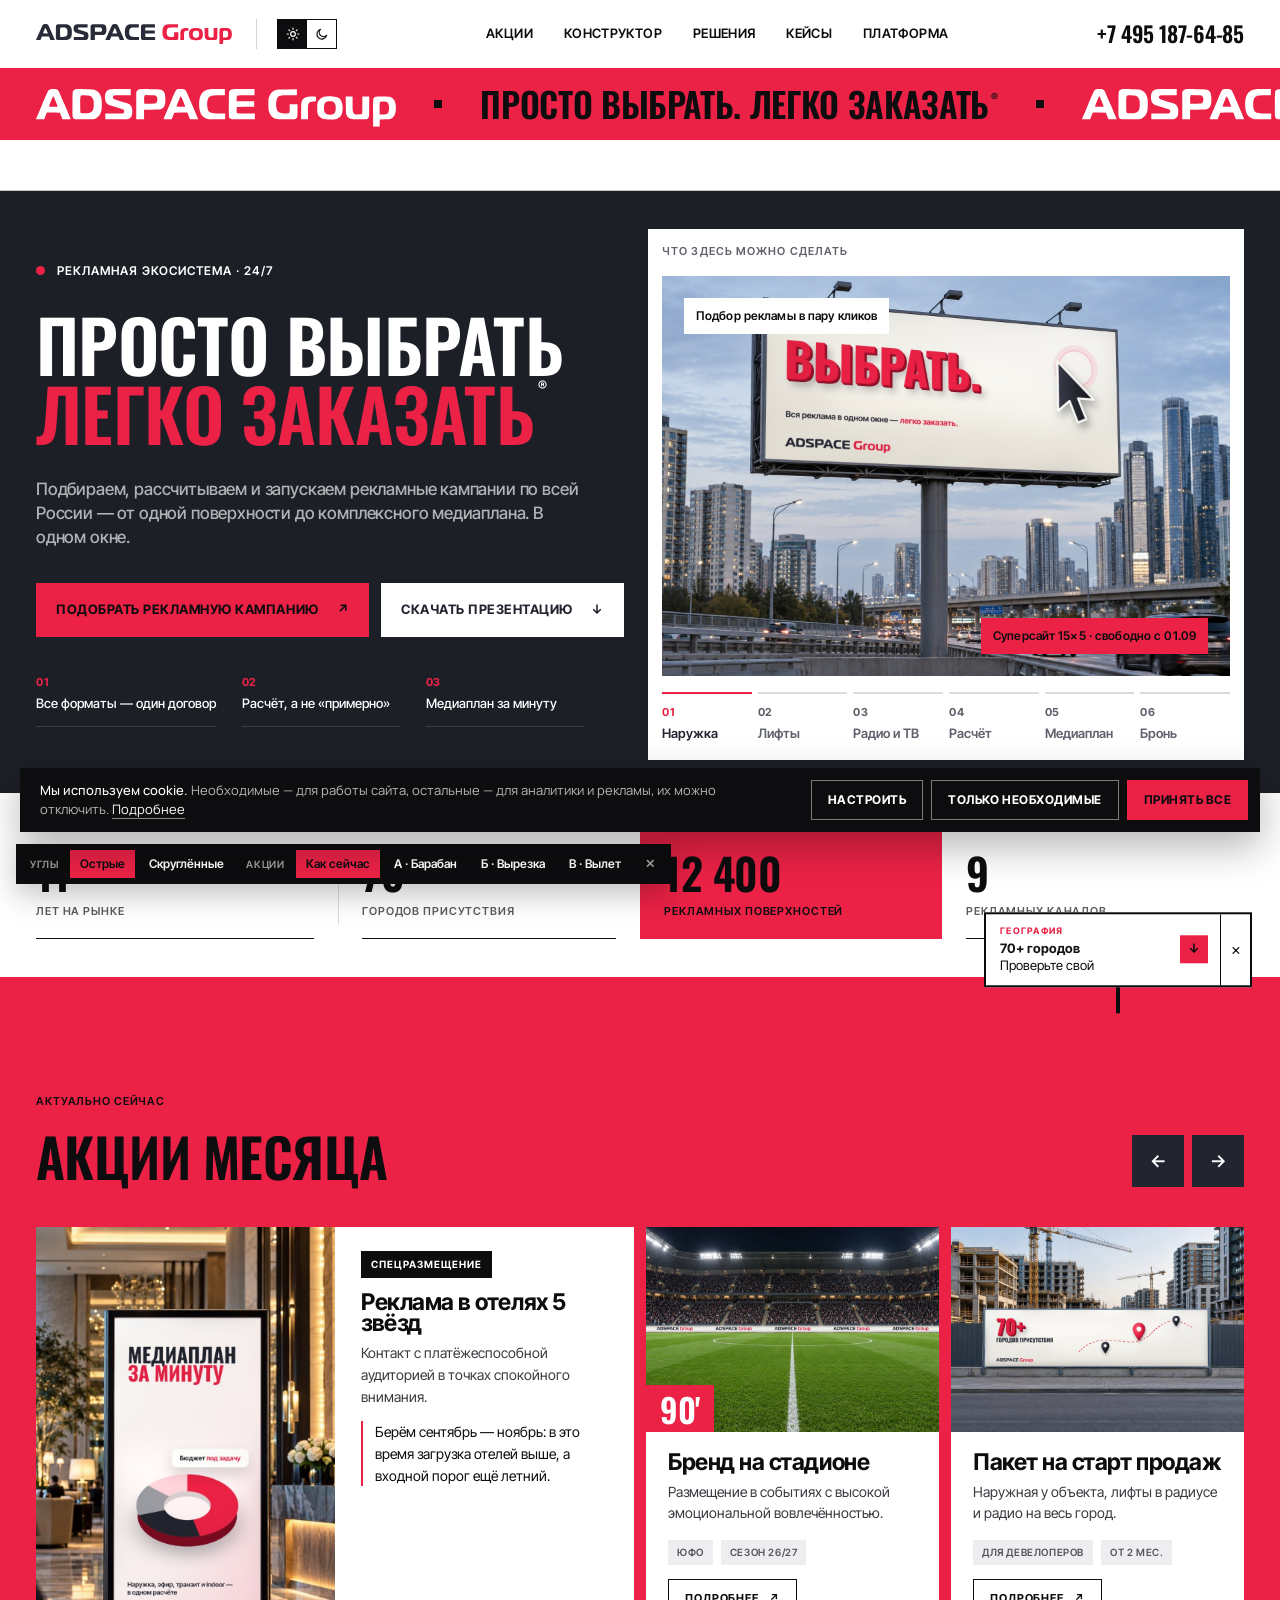
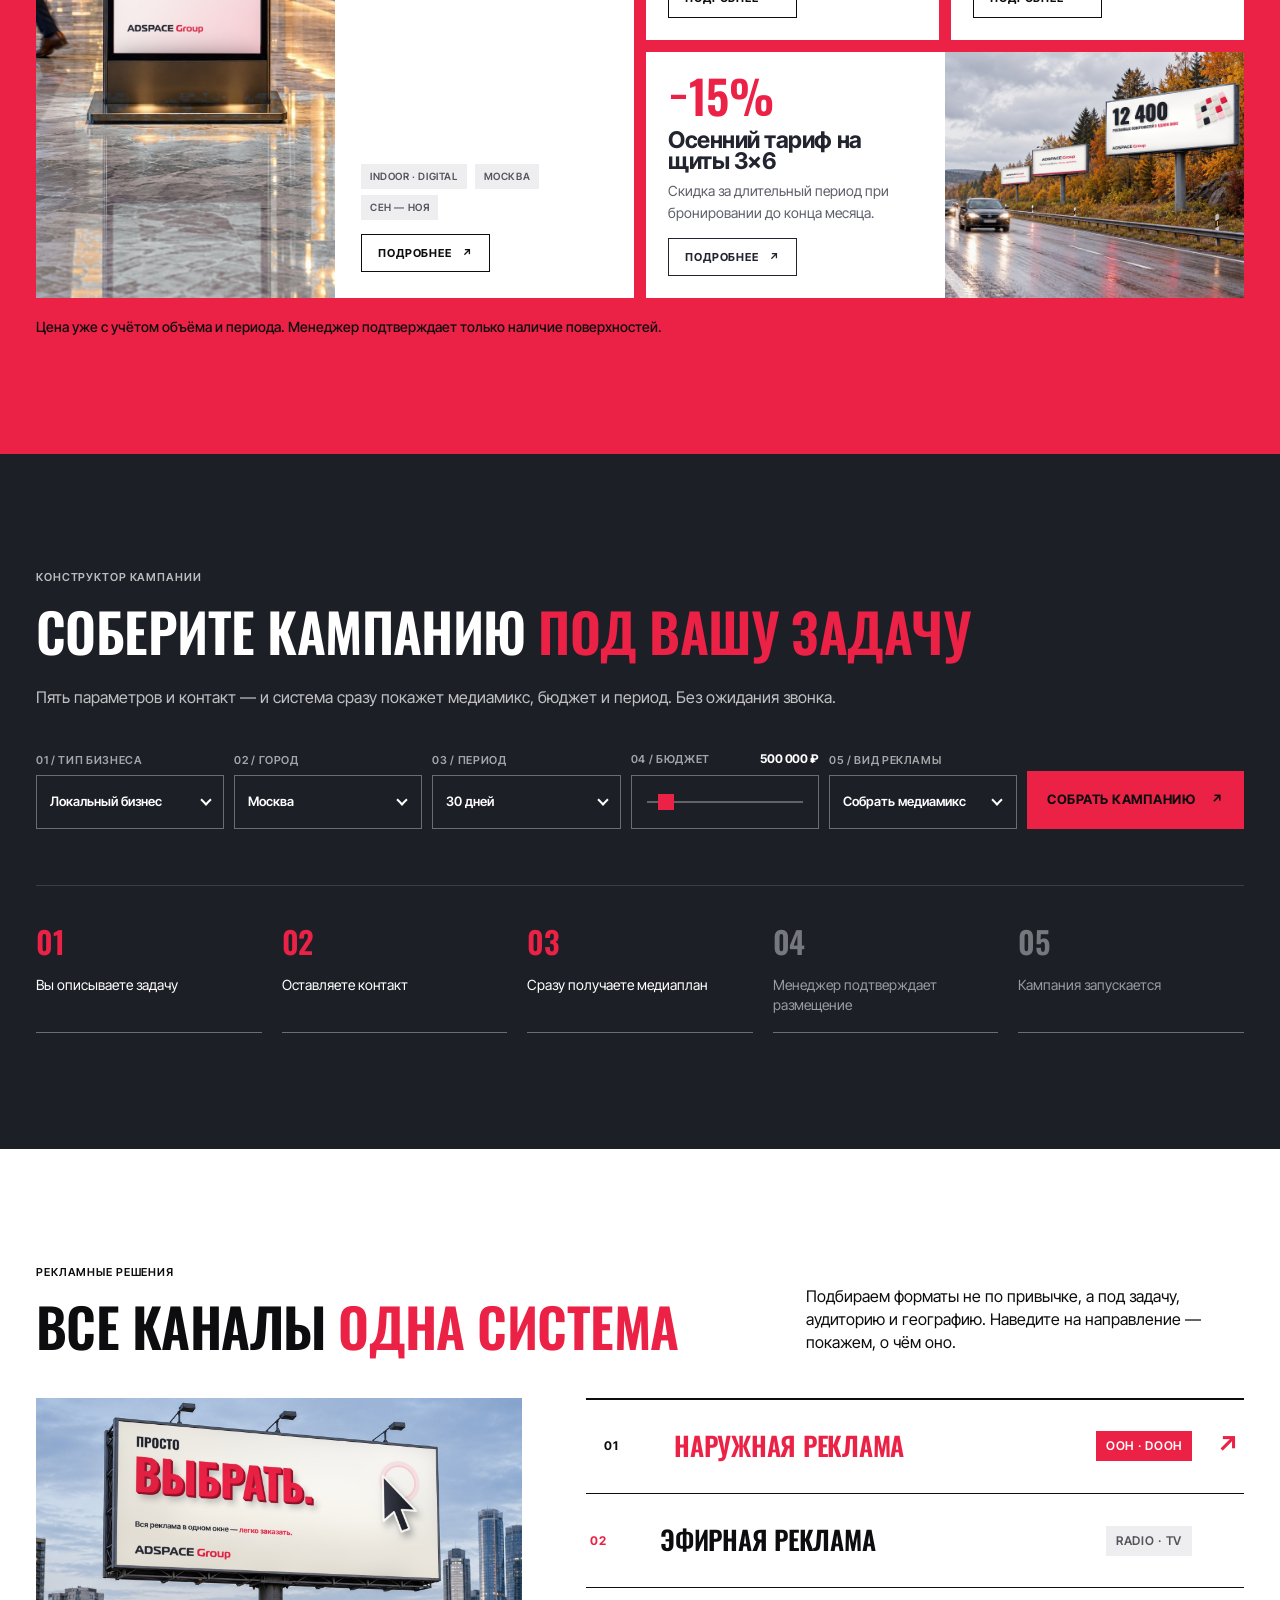
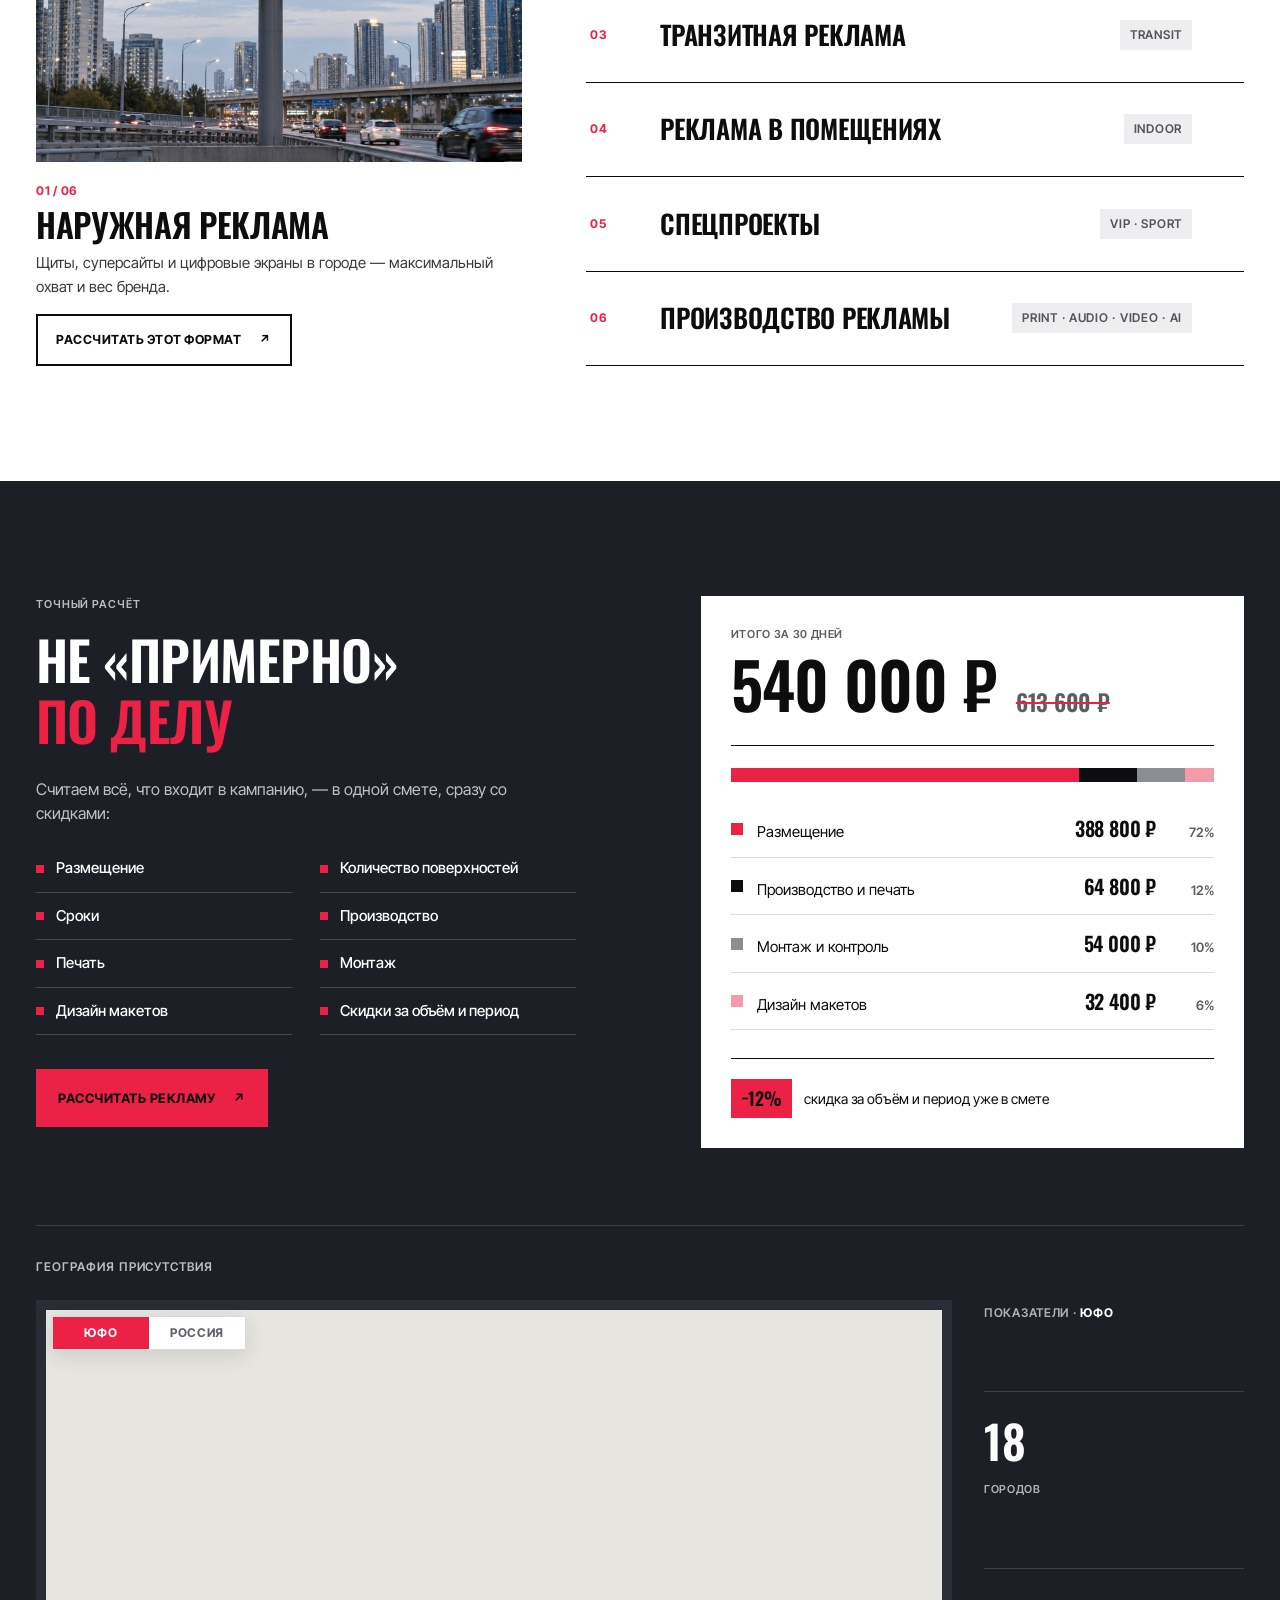
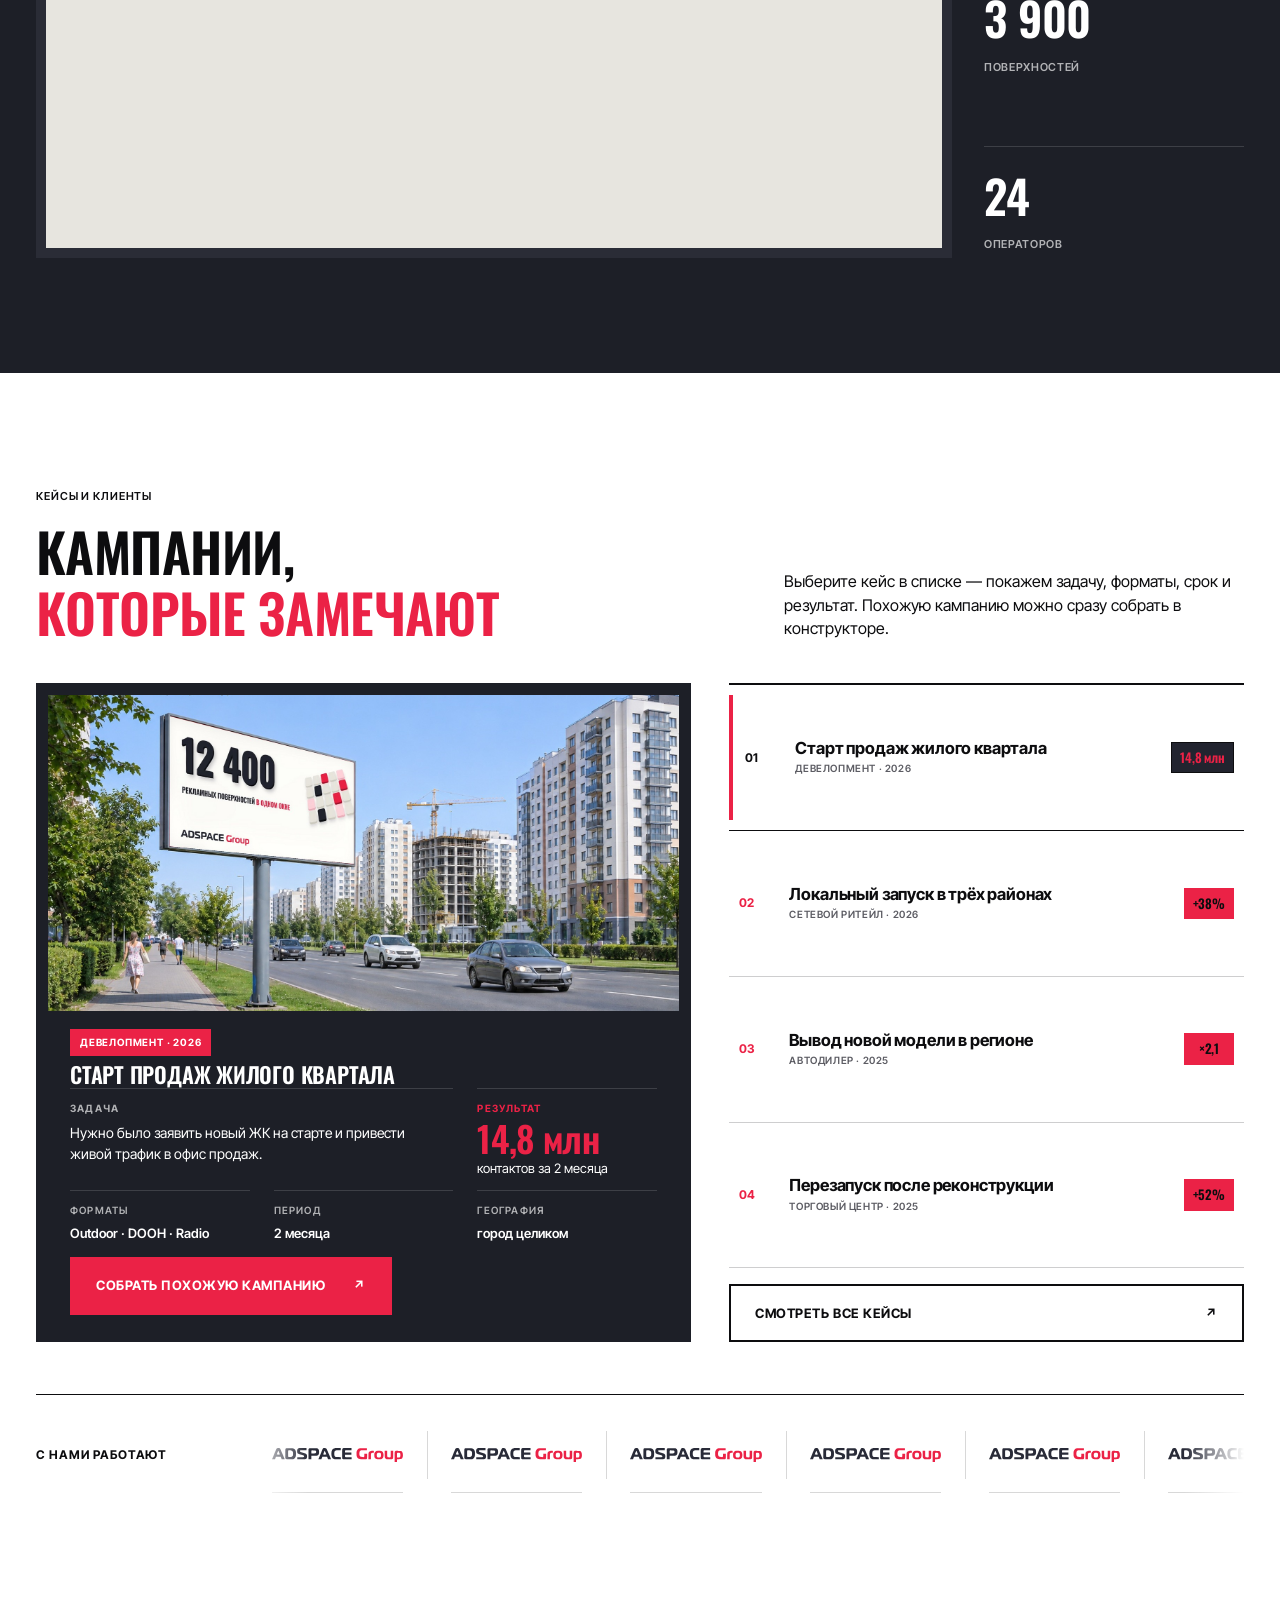
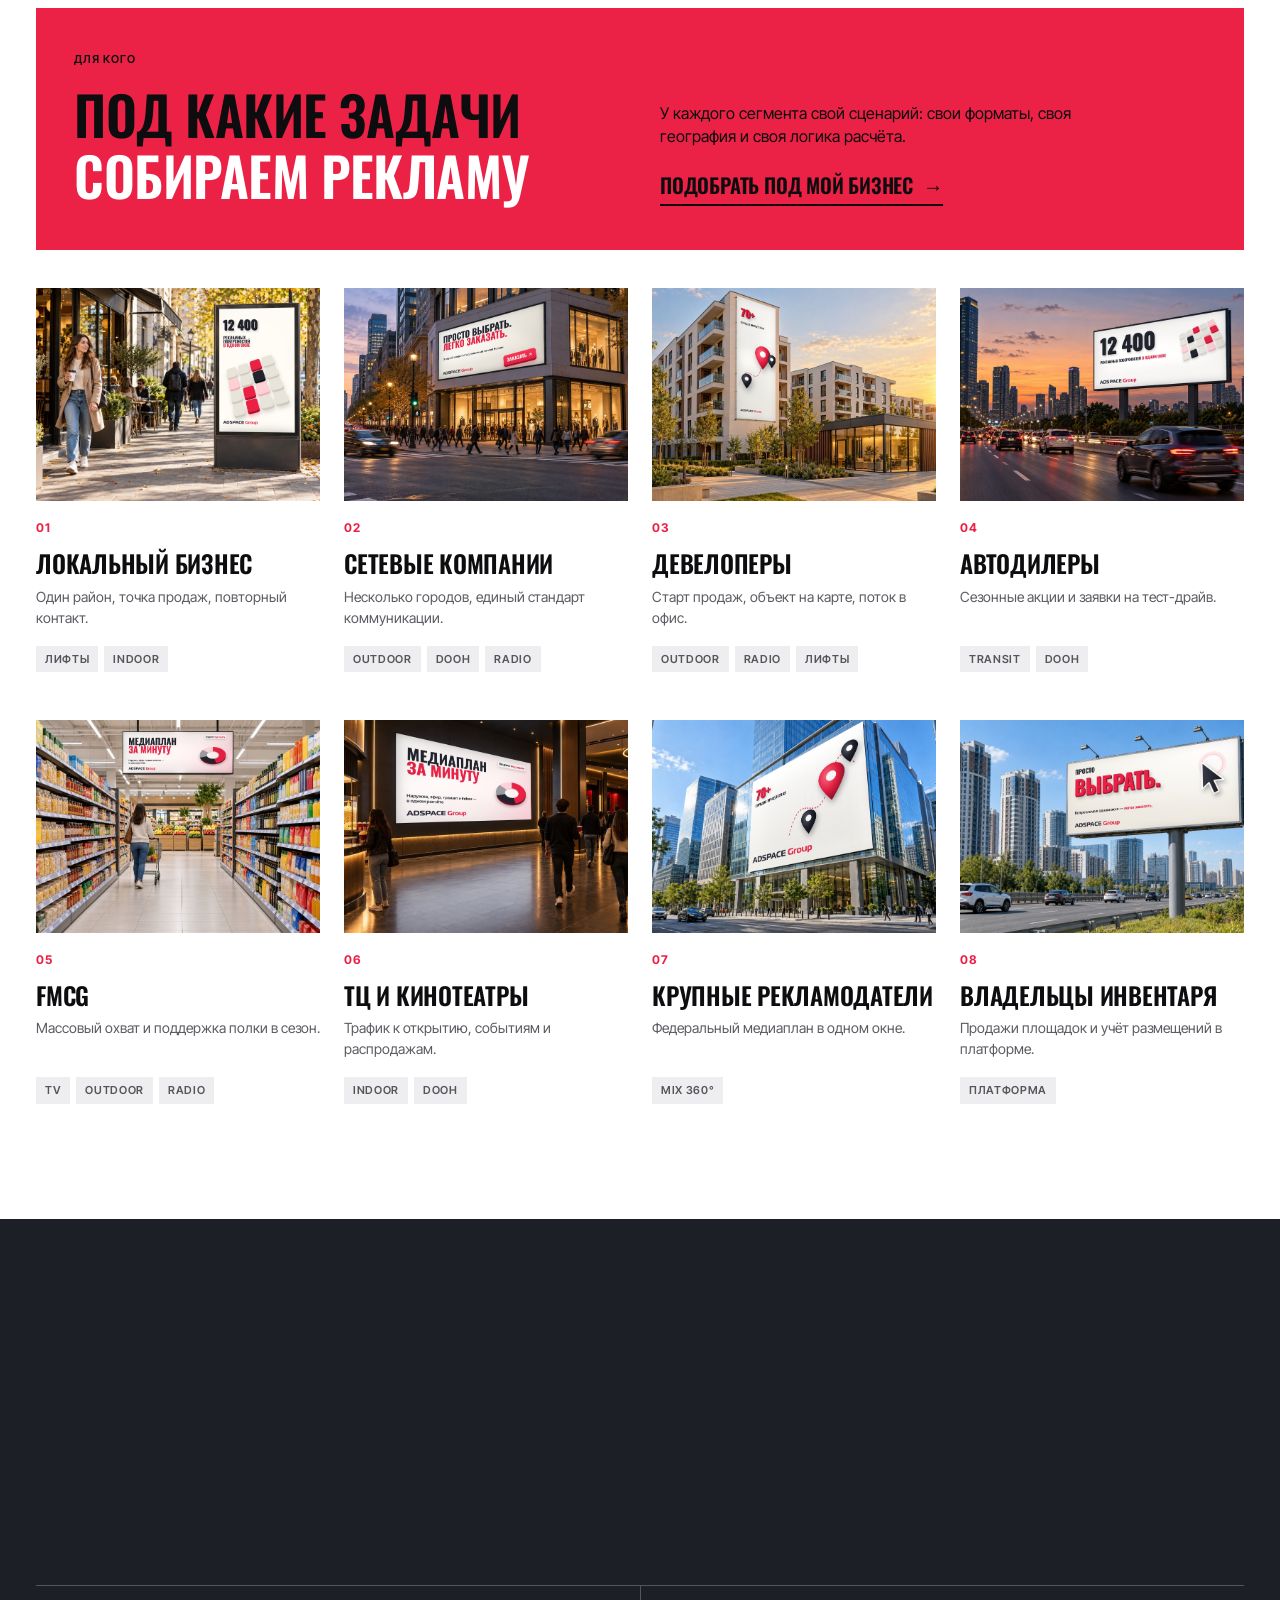
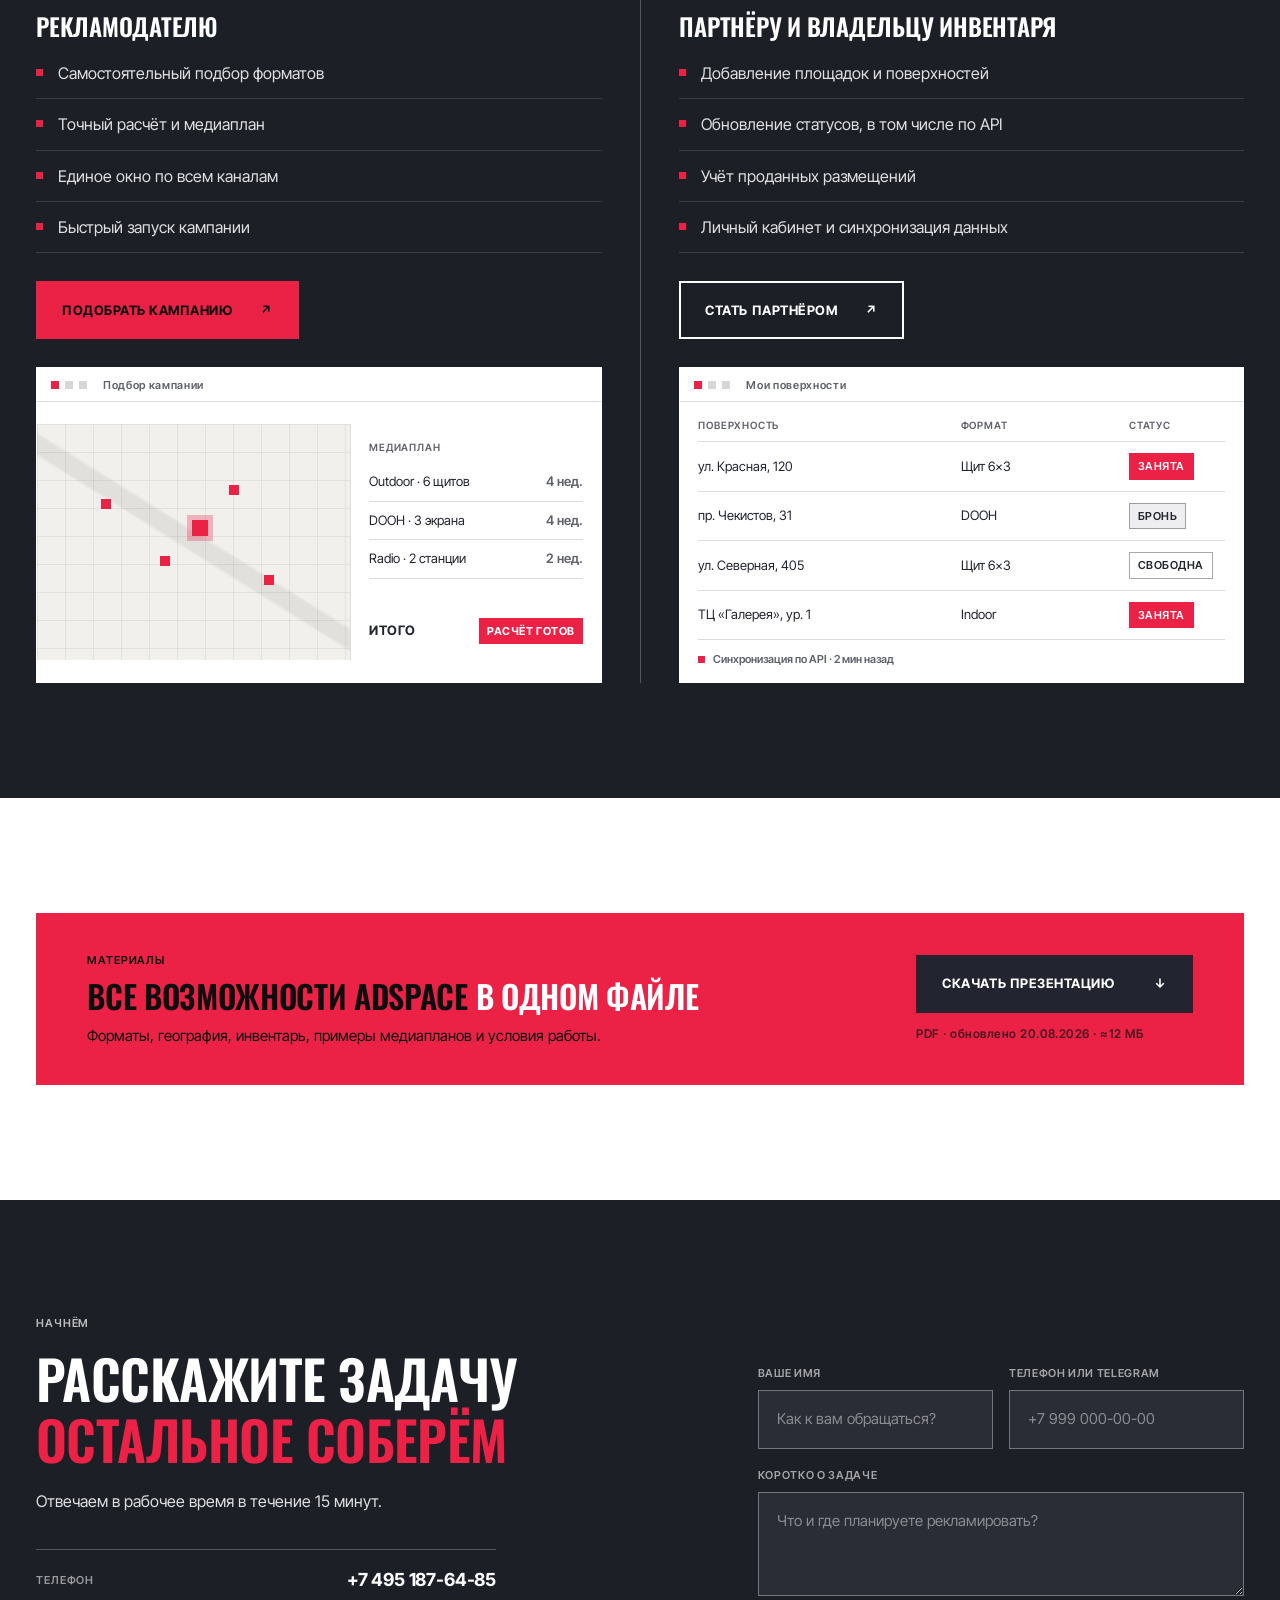
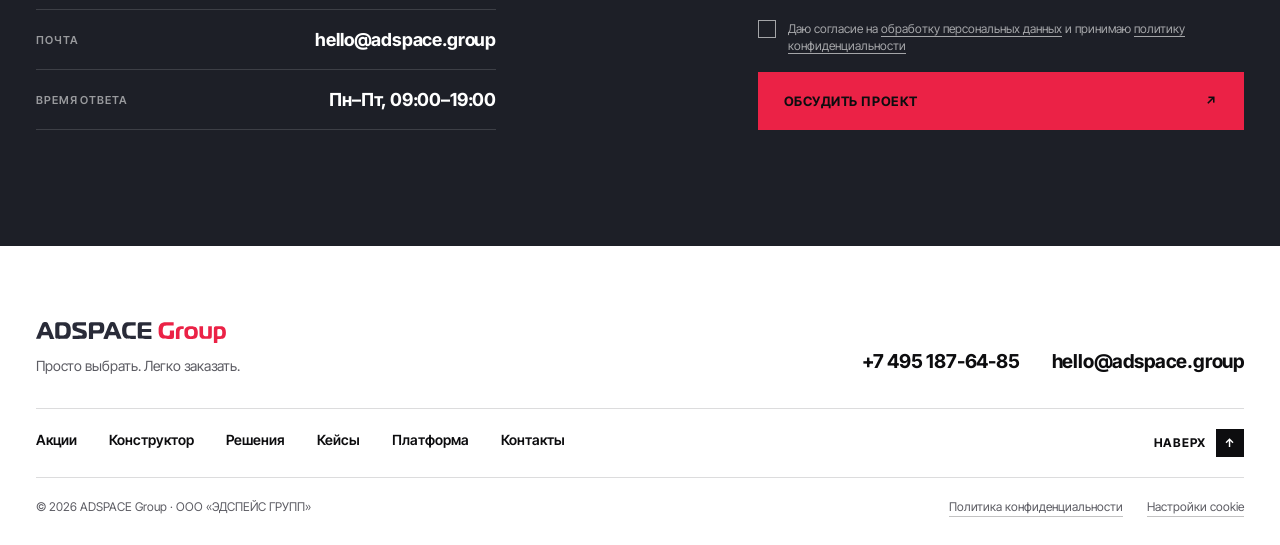
==== design/index.html @ 876ee0bb "design: прелоадер на тёмном фоне и медленнее (правка 30 от 29.10) Фон — тёмный графит первого экрана" ====
<!doctype html>
<html lang="ru" data-font="news" data-corners="sharp" data-dark="deep" data-outline="off" data-mid="deep">
  <head>
    <meta charset="UTF-8" />
    <meta name="viewport" content="width=device-width, initial-scale=1.0" />
    <!-- Прототип: из поиска прячем целиком — ни индексации, ни переходов
         по ссылкам, ни сохранённой копии. -->
    <meta name="robots" content="noindex, nofollow, noarchive, noimageindex" />
    <meta
      name="description"
      content="ADSPACE Group — рекламная экосистема для подбора, расчёта и заказа рекламы."
    />
    <meta name="theme-color" content="#EB2246" />
    <title>ADSPACE Group — дизайн</title>
    <link rel="stylesheet" href="styles.css?v=2" />
    <!-- Черно-белый режим для первого показа. Чтобы вернуть цвет — удалите строку ниже. -->
    <link rel="stylesheet" href="mono.css?v=1" />
    <!-- Правки по обратной связи к классической версии. Всё новое — здесь. -->
    <link rel="stylesheet" href="v2.css?v=18" />
    <!-- Дизайн: шапка и первый экран в цвете, композиция как в v2. Остальная страница пока вайрфрейм (mono.css). -->
    <link rel="preconnect" href="https://fonts.googleapis.com" />
    <link rel="preconnect" href="https://fonts.gstatic.com" crossorigin />
    <link
      rel="stylesheet"
      href="https://fonts.googleapis.com/css2?family=Inter+Tight:wght@400;500;600;700;800&family=Oswald:wght@500;600;700&family=Russo+One&family=Unbounded:wght@700;800;900&family=Dela+Gothic+One&display=swap"
    />
    <link rel="stylesheet" href="design.css?v=70" />
    <!-- Правки заказчика 13.10–15.10 и переключатели вариантов. -->
    <link rel="stylesheet" href="review.css?v=10" />
    <!-- Правки заказчика 16.10–21.10. -->
    <link rel="stylesheet" href="review2.css?v=18" />
    <!-- Правка 29 (29.10): эффекты блока «Акции», ?promofx=drum|cutout|fly -->
    <link rel="stylesheet" href="promo-fx.css?v=3" />
    <!-- Прелоадер: показываем один раз за сессию, до первой отрисовки.
         ?intro=on — показать снова, ?intro=off — без заставки. -->
    <script>
      (function () {
        var q = new URLSearchParams(location.search), seen = false;
        try { seen = sessionStorage.getItem("adsp-intro") === "1"; } catch (e) {}
        var force = q.get("intro") === "on";
        if (q.get("panel") === "off" || q.get("intro") === "off" || (seen && !force)) return;
        document.documentElement.classList.add("is-intro");
      })();
    </script>
  </head>
  <body>
    <div class="intro" aria-hidden="true" data-intro>
      <div class="intro-curtain"></div>
      <div class="intro-inner">
        <img class="intro-logo" src="assets/logo-adspace-group-on-dark.svg" alt="" width="1105" height="118" />
        <span class="intro-line"></span>
        <p class="intro-slogan"><span>Просто выбрать.</span> <b>Легко заказать.</b></p>
      </div>
    </div>
    <a class="skip-link" href="#main">К содержанию</a>

    <!-- ───────────────────────── ШАПКА ───────────────────────── -->
    <header class="site-header" data-header>
      <a class="brand" href="#top" aria-label="ADSPACE Group — на главную">
        <img src="assets/logo-adspace-group.svg" alt="ADSPACE Group" width="1105" height="118" />
      </a>

      <button
        class="theme-toggle"
        type="button"
        data-theme-toggle
        aria-pressed="false"
        aria-label="Тёмная тема"
        data-tentative="переключение темы — демо, полная тёмная версия дизайна впереди"
      >
        <span class="theme-toggle-track">
          <svg class="theme-icon theme-icon--sun" viewBox="0 0 24 24" fill="none" aria-hidden="true">
            <circle cx="12" cy="12" r="4" stroke="currentColor" stroke-width="2" />
            <path
              d="M12 2v2M12 20v2M4.93 4.93l1.41 1.41M17.66 17.66l1.41 1.41M2 12h2M20 12h2M4.93 19.07l1.41-1.41M17.66 6.34l1.41-1.41"
              stroke="currentColor"
              stroke-width="2"
              stroke-linecap="round"
            />
          </svg>
          <svg class="theme-icon theme-icon--moon" viewBox="0 0 24 24" fill="none" aria-hidden="true">
            <path
              d="M20 14.5A8.5 8.5 0 1 1 9.5 4a7 7 0 0 0 10.5 10.5Z"
              stroke="currentColor"
              stroke-width="2"
              stroke-linejoin="round"
            />
          </svg>
          <span class="theme-toggle-thumb"></span>
        </span>
      </button>

      <nav class="desktop-nav" aria-label="Основная навигация">
        <a href="#promos">Акции</a>
        <a href="#builder">Конструктор</a>
        <a href="#solutions">Решения</a>
        <a href="#cases">Кейсы</a>
        <a href="#platform">Платформа</a>
      </nav>

      <div class="header-side">
        <a class="header-phone" href="tel:+74951876485" data-tentative="номер требует подтверждения"
          >+7 495 187-64-85</a
        >
        <button class="menu-button" type="button" aria-expanded="false" aria-controls="mobile-menu">
          <span></span><span></span><span class="sr-only">Открыть меню</span>
        </button>
      </div>
    </header>

    <nav class="mobile-menu" id="mobile-menu" aria-label="Мобильная навигация" hidden>
      <button
        class="theme-toggle theme-toggle--mobile"
        type="button"
        data-theme-toggle
        aria-pressed="false"
        aria-label="Тёмная тема"
      >
        <span>Тёмная тема</span>
        <span class="theme-toggle-track">
          <svg class="theme-icon theme-icon--sun" viewBox="0 0 24 24" fill="none" aria-hidden="true">
            <circle cx="12" cy="12" r="4" stroke="currentColor" stroke-width="2" />
            <path
              d="M12 2v2M12 20v2M4.93 4.93l1.41 1.41M17.66 17.66l1.41 1.41M2 12h2M20 12h2M4.93 19.07l1.41-1.41M17.66 6.34l1.41-1.41"
              stroke="currentColor"
              stroke-width="2"
              stroke-linecap="round"
            />
          </svg>
          <svg class="theme-icon theme-icon--moon" viewBox="0 0 24 24" fill="none" aria-hidden="true">
            <path
              d="M20 14.5A8.5 8.5 0 1 1 9.5 4a7 7 0 0 0 10.5 10.5Z"
              stroke="currentColor"
              stroke-width="2"
              stroke-linejoin="round"
            />
          </svg>
          <span class="theme-toggle-thumb"></span>
        </span>
      </button>
      <a href="#promos">Акции</a>
      <a href="#builder">Конструктор</a>
      <a href="#solutions">Решения</a>
      <a href="#cases">Кейсы</a>
      <a href="#platform">Платформа</a>
      <a href="#contact">Контакты</a>
      <a class="mobile-menu-phone" href="tel:+74951876485">+7 495 187-64-85</a>
    </nav>

    <main id="main">
      <!-- ─────────────────── 01 · ПЕРВЫЙ ЭКРАН ─────────────────── -->
      <section class="hero section-shell" id="top">
        <div class="hero-banner" aria-hidden="true">
          <div class="hero-banner-track">
            <img src="assets/logo-adspace-group-white.svg" alt="" />
            <span class="hero-banner-dot"></span>
            <span class="dz-ticker-slogan">Просто выбрать. Легко заказать<sup>®</sup></span>
            <span class="hero-banner-dot"></span>
            <img src="assets/logo-adspace-group-white.svg" alt="" />
            <span class="hero-banner-dot"></span>
            <span class="dz-ticker-slogan">Просто выбрать. Легко заказать<sup>®</sup></span>
            <span class="hero-banner-dot"></span>
            <!-- набор дублирован для бесшовной прокрутки -->
            <img src="assets/logo-adspace-group-white.svg" alt="" />
            <span class="hero-banner-dot"></span>
            <span class="dz-ticker-slogan">Просто выбрать. Легко заказать<sup>®</sup></span>
            <span class="hero-banner-dot"></span>
            <img src="assets/logo-adspace-group-white.svg" alt="" />
            <span class="hero-banner-dot"></span>
            <span class="dz-ticker-slogan">Просто выбрать. Легко заказать<sup>®</sup></span>
            <span class="hero-banner-dot"></span>
          </div>
        </div>

        <div class="hero-grid">
          <div class="hero-copy reveal">
            <p class="eyebrow"><span class="status-dot"></span> Рекламная экосистема · 24/7</p>
            <h1 class="dz-title" data-fit>
              <span class="dz-title-line">Просто выбрать</span>
              <span class="dz-title-line"
                ><mark
                  ><span>Легко</span
                  ><span
                    >заказать<sup class="dz-tm" title="Зарегистрированный товарный знак"
                      >®</sup
                    ></span
                  ></mark
                ></span
              >
            </h1>
            <p class="hero-lead">
              Подбираем, рассчитываем и запускаем рекламные кампании по всей России — от одной
              поверхности до комплексного медиаплана. В одном окне.
            </p>
            <div class="button-row">
              <a class="button button--primary" href="#builder"
                >Подобрать рекламную кампанию <span aria-hidden="true">↗</span></a
              >
              <a class="button button--dark" href="#presentation"
                >Скачать презентацию <span aria-hidden="true">↓</span></a
              >
            </div>
            <ul class="hero-proof">
              <li><b>01</b> Все форматы — один договор</li>
              <li><b>02</b> Расчёт, а не «примерно»</li>
              <li><b>03</b> Медиаплан за минуту</li>
            </ul>
          </div>

          <!-- Медиаобласть: несколько сюжетов, объясняющих продукт за 10–15 секунд -->
          <div class="hero-stage reveal" data-stage aria-label="Что можно сделать на сайте">
            <div class="stage-top">
              <span class="stage-kicker">Что здесь можно сделать</span>
            </div>

            <div class="stage-screen" data-stage-screen>
              <!-- сцена 1 — наружная реклама -->
              <div class="scene scene--outdoor is-active" data-scene="outdoor">
                <div class="dz-frame" aria-hidden="true">
                  <img class="scene-photo" src="assets/photos-light/outdoor.jpg" alt="" />
                  <span class="dz-board dz-board--outdoor"><b>Ваш бренд</b></span>
                </div>
                <div class="scene-grid" aria-hidden="true"></div>
                <div class="billboard">
                  <div class="billboard-screen">ВАШ<br />БРЕНД</div>
                  <div class="billboard-leg"></div>
                </div>
                <span class="chip chip--a">Подбор рекламы в пару кликов</span>
                <span class="chip chip--b">Суперсайт 15×5 · свободно с 01.09</span>
              </div>

              <!-- сцена 2 — лифты: подбор по районам (правка 25, 24.10).
                   Как на сайте: город, формат, срок → лифты по районам.
                   Цифры демонстрационные. -->
              <div class="scene scene--ui scene--lifts" data-scene="indoor">
                <div class="dz-mix" aria-hidden="true" data-tentative="районы и число лифтов — демо">
                  <div class="dz-mix-params">
                    <div class="dz-calc-field">
                      <span>Город</span>
                      <div class="dz-pick">Краснодар <i>▾</i></div>
                    </div>
                    <div class="dz-calc-field">
                      <span>Формат</span>
                      <div class="dz-seg"><i class="is-on">А3</i><i>А4</i><i>Экран</i></div>
                    </div>
                    <div class="dz-calc-field">
                      <span>Срок <b>2 недели</b></span>
                      <div class="dz-range"><i style="--v: 35%"></i></div>
                    </div>
                  </div>
                  <div class="dz-mix-body">
                    <div class="dz-donut" style="--donut: conic-gradient(var(--m1) 0 34%, var(--m2) 0 62%, var(--m3) 0 84%, var(--m4) 0)">
                      <span><b data-count-num="1240">0</b>лифтов</span>
                    </div>
                    <ul class="dz-bars">
                      <li style="--c: var(--m1); --w: 34%"><b>Центральный</b><span><i></i></span><em>34%</em></li>
                      <li style="--c: var(--m2); --w: 28%"><b>Прикубанский</b><span><i></i></span><em>28%</em></li>
                      <li style="--c: var(--m3); --w: 22%"><b>Карасунский</b><span><i></i></span><em>22%</em></li>
                      <li style="--c: var(--m4); --w: 16%"><b>Западный</b><span><i></i></span><em>16%</em></li>
                    </ul>
                  </div>
                  <div class="dz-gantt-foot"><span>Лифты по районам</span><b>4 района</b></div>
                </div>
              </div>

              <!-- сцена 3 — радио и ТВ: выходы по часам (правка 25, 24.10).
                   Как на сайте: канал, хронометраж, выходы → когда звучит
                   ролик и сколько людей его слышат. Цифры демонстрационные. -->
              <div class="scene scene--ui scene--radio" data-scene="broadcast">
                <div class="dz-mix" aria-hidden="true" data-tentative="аудитория и охват — демо">
                  <div class="dz-mix-params">
                    <div class="dz-calc-field">
                      <span>Канал</span>
                      <div class="dz-seg dz-seg--2"><i class="is-on">Радио</i><i>ТВ</i></div>
                    </div>
                    <div class="dz-calc-field">
                      <span>Ролик</span>
                      <div class="dz-seg"><i>15 с</i><i class="is-on">20 с</i><i>30 с</i></div>
                    </div>
                    <div class="dz-calc-field">
                      <span>Выходов в день</span>
                      <div class="dz-step"><i>−</i><b>6</b><i>+</i></div>
                    </div>
                  </div>
                  <div class="dz-mix-body dz-mix-body--air">
                    <div class="dz-air-head"><span>Аудитория по часам</span><span class="dz-air-key">ваши выходы</span></div>
                    <div class="dz-air">
                      <i style="--h: 22%"></i><i class="is-on" style="--h: 58%"></i><i class="is-on" style="--h: 86%"></i
                      ><i class="is-on" style="--h: 74%"></i><i style="--h: 50%"></i><i style="--h: 44%"></i
                      ><i style="--h: 46%"></i><i style="--h: 48%"></i><i style="--h: 42%"></i
                      ><i style="--h: 40%"></i><i style="--h: 46%"></i><i class="is-on" style="--h: 70%"></i
                      ><i class="is-on" style="--h: 92%"></i><i class="is-on" style="--h: 80%"></i><i style="--h: 54%"></i
                      ><i style="--h: 40%"></i><i style="--h: 30%"></i><i style="--h: 18%"></i>
                    </div>
                    <div class="dz-air-axis"><i>6:00</i><i>9:00</i><i>12:00</i><i>15:00</i><i>18:00</i><i>21:00</i></div>
                  </div>
                  <div class="dz-gantt-foot"><span>Охват за 2 недели</span><b><span data-count-num="1200000">0</span><span class="dz-hide-sm"> слушателей</span></b></div>
                </div>
              </div>

              <!-- сцена 4 — калькулятор -->
              <div class="scene scene--calc" data-scene="calc">
                <div class="dz-calc" aria-hidden="true">
                  <div class="dz-calc-params">
                    <div class="dz-calc-field">
                      <span>Формат</span>
                      <div class="dz-seg"><i class="is-on">3×6</i><i>15×5</i><i>DOOH</i></div>
                    </div>
                    <div class="dz-calc-field">
                      <span>Период <b>30 дней</b></span>
                      <div class="dz-range"><i style="--v: 50%"></i></div>
                    </div>
                    <div class="dz-calc-field">
                      <span>Поверхностей</span>
                      <div class="dz-step"><i>−</i><b>18</b><i>+</i></div>
                    </div>
                  </div>
                  <div class="dz-calc-total">
                    <span>Итого за кампанию</span>
                    <b data-count-to="540000">0 ₽</b>
                    <small>1 000 ₽ за поверхность в день</small>
                  </div>
                </div>
              </div>

              <!-- сцена 5 — медиаплан -->
              <div class="scene scene--plan" data-scene="plan">
                <div class="dz-gantt" aria-hidden="true">
                  <div class="dz-gantt-head">
                    <span></span>
                    <div><i>Нед. 1</i><i>Нед. 2</i><i>Нед. 3</i><i>Нед. 4</i></div>
                  </div>
                  <div class="dz-gantt-row">
                    <span>Outdoor</span>
                    <div><i style="--s: 0%; --w: 68%"><em>20 дн.</em></i></div>
                  </div>
                  <div class="dz-gantt-row">
                    <span>DOOH</span>
                    <div><i class="is-alt" style="--s: 12%; --w: 46%"><em>14 дн.</em></i></div>
                  </div>
                  <div class="dz-gantt-row">
                    <span>Radio</span>
                    <div><i style="--s: 28%; --w: 52%"><em>16 дн.</em></i></div>
                  </div>
                  <div class="dz-gantt-row">
                    <span>Indoor</span>
                    <div><i class="is-alt" style="--s: 8%; --w: 34%"><em>10 дн.</em></i></div>
                  </div>
                  <div class="dz-gantt-foot"><span>4 канала</span><b>30 дней</b></div>
                </div>
                <span class="chip chip--a">4 канала в одном плане</span>
              </div>

              <!-- сцена 6 — онлайн-бронирование -->
              <div class="scene scene--booking" data-scene="booking">
                <div class="dz-book" aria-hidden="true">
                  <div class="dz-book-map">
                    <!-- правка 27: светлая Яндекс.Карта, как в «Географии»;
                         квадраты ниже — запасная схема, пока карта не загрузилась -->
                    <div class="dz-map" data-dz-book-map></div>
                    <i style="--x: 24%; --y: 30%"></i>
                    <i style="--x: 62%; --y: 22%"></i>
                    <i class="is-taken" style="--x: 40%; --y: 64%"></i>
                    <i class="is-picked" style="--x: 72%; --y: 58%"></i>
                    <i style="--x: 16%; --y: 78%"></i>
                  </div>
                  <ul class="dz-book-list">
                    <li><span>Ленина / 42</span><small>3×6</small><b>свободно</b></li>
                    <li><span>Проспект Мира</span><small>3×6</small><b>свободно</b></li>
                    <li class="is-taken"><span>ТЦ «Галерея»</span><small>indoor</small><b>занято</b></li>
                    <li class="is-picked"><span>Кутузовский, 12</span><small>3×6</small><b>в корзине</b></li>
                  </ul>
                  <div class="dz-book-cart"><span>В корзине: 1</span><b>Забронировать →</b></div>
                </div>
              </div>
            </div>

            <div class="stage-bottom">
              <div class="stage-caption">
                <strong data-stage-title>Наружная реклама</strong>
              </div>
              <div class="stage-dots" role="tablist" aria-label="Сюжеты">
                <button role="tab" type="button" data-stage-dot="outdoor" aria-selected="true">
                  <b>01</b><span class="dz-tab-name" aria-hidden="true">Наружка</span><span class="sr-only">Наружная реклама</span>
                </button>
                <button role="tab" type="button" data-stage-dot="indoor" aria-selected="false">
                  <b>02</b><span class="dz-tab-name" aria-hidden="true">Лифты</span><span class="sr-only">Indoor и лифты</span>
                </button>
                <button role="tab" type="button" data-stage-dot="broadcast" aria-selected="false">
                  <b>03</b><span class="dz-tab-name" aria-hidden="true">Радио и ТВ</span><span class="sr-only">Радио и ТВ</span>
                </button>
                <button role="tab" type="button" data-stage-dot="calc" aria-selected="false">
                  <b>04</b><span class="dz-tab-name" aria-hidden="true">Расчёт</span><span class="sr-only">Калькулятор</span>
                </button>
                <button role="tab" type="button" data-stage-dot="plan" aria-selected="false">
                  <b>05</b><span class="dz-tab-name" aria-hidden="true">Медиаплан</span><span class="sr-only">Медиаплан</span>
                </button>
                <button role="tab" type="button" data-stage-dot="booking" aria-selected="false">
                  <b>06</b><span class="dz-tab-name" aria-hidden="true">Бронь</span><span class="sr-only">Онлайн-бронирование</span>
                </button>
              </div>
            </div>
          </div>
        </div>

        <!-- Масштаб компании: компактная полоса под первым экраном -->
        <div class="metric-strip reveal" aria-label="Масштаб компании">
          <div data-tentative="показатель не подтверждён">
            <strong>11<i>+</i></strong><span>лет на рынке</span>
          </div>
          <div data-tentative="показатель не подтверждён">
            <strong>70<i>+</i></strong><span>городов присутствия</span>
          </div>
          <div data-tentative="показатель не подтверждён">
            <strong>12 400</strong><span>рекламных поверхностей</span>
          </div>
          <div data-tentative="показатель не подтверждён">
            <strong>9</strong><span>рекламных каналов</span>
          </div>
        </div>
      </section>

      <!-- ─────────────────── 02 · АКЦИИ ───────────────────
           Разворот из комиксной версии (кадры разного размера в одной
           сетке, листается страницами), но в классической подаче:
           тонкие рамки, скругление 4px, без «звуков», наклонов, растра
           и теней. Реплика-баббл стала обычной сноской с красной чертой. -->
      <section class="promos section-shell" id="promos" aria-labelledby="promos-title">
        <div class="section-heading reveal">
          <div>
            <p class="eyebrow">Актуально сейчас</p>
            <h2 id="promos-title">Акции месяца</h2>
          </div>
          <div class="pr-flip">
            <button type="button" data-cx-prev aria-label="Предыдущая страница">←</button>
            <span>Страница <b data-cx-num>1</b> / 2</span>
            <button type="button" data-cx-next aria-label="Следующая страница">→</button>
          </div>
        </div>

        <div class="reveal pr-wrap" data-pr-wrap>
          <!-- правка 29: сцена для эффектов акций (?promofx=fly|cutout|drum);
               в обычном виде — просто обёртка разворотов -->
          <div class="pr-stage" data-pr-stage>
          <p class="pr-drum-hint" aria-hidden="true">Крутите колесо — акции сменяются</p>
          <!-- страница 1 -->
          <div class="pr-page" data-cx-page>
            <article class="pr-card pr-card--main" data-tentative="акция демонстрационная">
              <div class="pr-media" aria-hidden="true">
                <div class="dz-frame" style="--ar: 0.6667; --px: 0.5; --py: 0.35" data-modal-bg="hotels">
                  <img src="assets/photos-light/promo-hotels-v.jpg" alt="" loading="lazy" />
                  <span class="dz-board dz-board--hotel-v"><b>Ваш<br />бренд</b></span>
                </div>
              </div>
              <div class="pr-body">
                <span class="pr-tag">Спецразмещение</span>
                <h3>Реклама в отелях 5 звёзд</h3>
                <p>Контакт с платёжеспособной аудиторией в точках спокойного внимания.</p>
                <p class="pr-remark">
                  Берём сентябрь — ноябрь: в это время загрузка отелей выше, а входной порог ещё летний.
                </p>
                <div class="pr-meta"><span>Indoor · Digital</span><span>Москва</span><span>сен — ноя</span></div>
                <button class="pr-more" type="button" data-promo-open="hotels">
                  Подробнее <span aria-hidden="true">↗</span>
                </button>
              </div>
            </article>

            <article class="pr-card" data-tentative="акция демонстрационная">
              <div class="pr-media" aria-hidden="true">
                <div class="dz-frame" style="--px: 0.5; --py: 0.55">
                  <img src="assets/photos-light/promo-stadium.jpg" alt="" loading="lazy" />
                </div>
                <span class="pr-figure">90&#39;</span>
              </div>
              <div class="pr-body">
                <h3>Бренд на стадионе</h3>
                <p>Размещение в событиях с высокой эмоциональной вовлечённостью.</p>
                <div class="pr-meta"><span>ЮФО</span><span>сезон 26/27</span></div>
                <button class="pr-more" type="button" data-promo-open="stadium">
                  Подробнее <span aria-hidden="true">↗</span>
                </button>
              </div>
            </article>

            <article class="pr-card" data-tentative="акция демонстрационная">
              <div class="pr-media" aria-hidden="true">
                <div class="dz-frame" style="--px: 0.5; --py: 0.7">
                  <img src="assets/photos-light/promo-launch.jpg" alt="" loading="lazy" />
                  <span class="dz-board dz-board--launch"><b>Ваш бренд</b></span>
                </div>
              </div>
              <div class="pr-body">
                <h3>Пакет на старт продаж</h3>
                <p>Наружная у объекта, лифты в радиусе и радио на весь город.</p>
                <div class="pr-meta"><span>Для девелоперов</span><span>от 2 мес.</span></div>
                <button class="pr-more" type="button" data-promo-open="launch">
                  Подробнее <span aria-hidden="true">↗</span>
                </button>
              </div>
            </article>

            <article class="pr-card pr-card--wide" data-tentative="акция демонстрационная">
              <div class="pr-media" aria-hidden="true">
                <div class="dz-frame" style="--px: 0.8; --py: 0.3">
                  <img src="assets/photos-light/promo-boards.jpg" alt="" loading="lazy" />
                  <span class="dz-board dz-board--boards"><b>Ваш бренд</b></span>
                </div>
              </div>
              <div class="pr-body">
                <span class="pr-figure">−15%</span>
                <h3>Осенний тариф на щиты 3×6</h3>
                <p>Скидка за длительный период при бронировании до конца месяца.</p>
                <button class="pr-more" type="button" data-promo-open="boards">
                  Подробнее <span aria-hidden="true">↗</span>
                </button>
              </div>
            </article>

          </div>

          <!-- страница 2 -->
          <div class="pr-page" data-cx-page hidden>
            <article class="pr-card pr-card--main" data-tentative="акция демонстрационная">
              <div class="pr-media" aria-hidden="true">
                <div class="dz-frame" style="--ar: 0.6667; --px: 0.5; --py: 0.45" data-modal-bg="federal">
                  <img src="assets/photos-light/promo-federal-v.jpg" alt="" loading="lazy" />
                  <span class="dz-board dz-board--federal"><b>Ваш бренд</b></span>
                </div>
              </div>
              <div class="pr-body">
                <span class="pr-tag">Федеральный пакет</span>
                <h3>Одна кампания — вся страна</h3>
                <p>Единый медиаплан, один договор и управляемый запуск по регионам.</p>
                <p class="pr-remark">
                  Регионы включаются волнами — не нужно платить за всю страну в первый же месяц.
                </p>
                <div class="pr-meta"><span>Mix 360°</span><span>Россия</span><span>по согласованию</span></div>
                <button class="pr-more" type="button" data-promo-open="federal">
                  Подробнее <span aria-hidden="true">↗</span>
                </button>
              </div>
            </article>

            <article class="pr-card" data-tentative="акция демонстрационная">
              <div class="pr-media" aria-hidden="true">
                <div class="dz-frame" style="--px: 0.5; --py: 0.12">
                  <img src="assets/photos-light/promo-lifts.jpg" alt="" loading="lazy" />
                  <span class="dz-board dz-board--lifts"><b>Ваш<br />бренд</b></span>
                </div>
              </div>
              <div class="pr-body">
                <h3>Лифты в жилых кварталах</h3>
                <p>Ежедневный контакт в замкнутом пространстве, без конкуренции за внимание.</p>
                <div class="pr-meta"><span>Indoor</span><span>город целиком</span></div>
                <button class="pr-more" type="button" data-promo-open="lifts">
                  Подробнее <span aria-hidden="true">↗</span>
                </button>
              </div>
            </article>

            <article class="pr-card" data-tentative="акция демонстрационная">
              <div class="pr-media" aria-hidden="true">
                <div class="dz-frame" style="--px: 0.5; --py: 0.5">
                  <img src="assets/photos-light/promo-radio.jpg" alt="" loading="lazy" />
                </div>
                <span class="pr-figure">07:00</span>
              </div>
              <div class="pr-body">
                <h3>Радио на утренний трафик</h3>
                <p>Пакет роликов в часы, когда город стоит в пробках.</p>
                <div class="pr-meta"><span>Radio</span><span>от 2 недель</span></div>
                <button class="pr-more" type="button" data-promo-open="radio">
                  Подробнее <span aria-hidden="true">↗</span>
                </button>
              </div>
            </article>

            <article class="pr-card pr-card--wide" data-tentative="акция демонстрационная">
              <div class="pr-media" aria-hidden="true">
                <div class="dz-frame" style="--px: 0.6; --py: 0.55">
                  <img src="assets/photos-light/promo-transit.jpg" alt="" loading="lazy" />
                  <span class="dz-board dz-board--transit"><b>Ваш бренд</b></span>
                </div>
              </div>
              <div class="pr-body">
                <h3>Транзит: борта и салоны</h3>
                <p>Маршруты подбираются под район, где нужен охват, а не «по остаточному».</p>
                <button class="pr-more" type="button" data-promo-open="transit">
                  Подробнее <span aria-hidden="true">↗</span>
                </button>
              </div>
            </article>

          </div>
          </div>

          <p class="pr-note">
            Цена уже с учётом объёма и периода. Менеджер подтверждает только наличие поверхностей.
          </p>
        </div>
      </section>

      <!-- ─────────────────── 03 · КОНСТРУКТОР ─────────────────── -->
      <section class="builder" id="builder" aria-labelledby="builder-title">
        <div class="section-shell">
          <div class="builder-heading reveal">
            <p class="eyebrow eyebrow--light">Конструктор кампании</p>
            <h2 id="builder-title">Соберите кампанию <span>под вашу задачу</span></h2>
            <p class="builder-sub">
              Пять параметров и контакт — и система сразу покажет медиамикс, бюджет и период.
              Без ожидания звонка.
            </p>
          </div>

          <!-- Параметры подбора. Состав полей — от заказчика: тип бизнеса,
               город (несколько городов и локации внутри города), период,
               бюджет и вид рекламы. Виды рекламы можно выбрать руками или
               оставить «Собрать медиамикс» — тогда каналы подбирает система. -->
          <form class="builder-form reveal" data-builder-form novalidate>
            <div class="field">
              <span class="field-label">01 / Тип бизнеса</span>
              <select name="business" data-builder-input>
                <option value="local">Локальный бизнес</option>
                <option value="developer">Девелопмент</option>
                <option value="network">Сетевая компания</option>
                <option value="fmcg">FMCG</option>
                <option value="auto">Автодилер</option>
                <option value="mall">Торговый центр</option>
              </select>
            </div>

            <!-- Город: множественный выбор, внутри города — районы и адреса -->
            <div class="field field--picker" data-picker="cities">
              <span class="field-label">02 / Город</span>
              <button class="picker-button" type="button" data-picker-toggle aria-expanded="false">
                <span data-picker-label>Москва</span>
              </button>
              <div class="picker-pop" data-picker-pop hidden>
                <p
                  class="picker-hint"
                  data-tentative="список городов, локаций и количество поверхностей — демонстрационные"
                >
                  Можно выбрать несколько городов, а внутри города — районы и точные адреса.
                </p>
                <div class="picker-list" data-cities-list></div>
                <div class="picker-foot">
                  <button type="button" class="picker-clear" data-cities-reset>Сбросить</button>
                  <button type="button" class="picker-done" data-picker-close>Готово</button>
                </div>
              </div>
            </div>

            <div class="field">
              <span class="field-label">03 / Период</span>
              <select name="period" data-builder-input>
                <option value="14">14 дней</option>
                <option value="30" selected>30 дней</option>
                <option value="45">45 дней</option>
                <option value="60">60 дней</option>
                <option value="90">90 дней</option>
              </select>
            </div>

            <div class="field field--budget">
              <span class="field-label"
                >04 / Бюджет <output data-budget-output>500 000 ₽</output></span
              >
              <div class="budget-track">
                <input
                  type="range"
                  name="budget"
                  min="100000"
                  max="5000000"
                  step="50000"
                  value="500000"
                  data-builder-input
                  aria-label="Бюджет кампании"
                />
              </div>
            </div>

            <!-- Вид рекламы: либо выбор руками, либо медиамикс от системы -->
            <div class="field field--picker" data-picker="formats">
              <span class="field-label">05 / Вид рекламы</span>
              <button class="picker-button" type="button" data-picker-toggle aria-expanded="false">
                <span data-picker-label>Собрать медиамикс</span>
              </button>
              <div class="picker-pop" data-picker-pop hidden>
                <label class="picker-auto">
                  <input type="checkbox" data-formats-auto checked />
                  <span>
                    <b>Собрать медиамикс</b>
                    <i>Каналы подберёт система — под тип бизнеса, город, период и бюджет</i>
                  </span>
                </label>
                <div class="picker-list" data-formats-list></div>
                <div class="picker-foot">
                  <button type="button" class="picker-clear" data-formats-reset>Сбросить</button>
                  <button type="button" class="picker-done" data-picker-close>Готово</button>
                </div>
              </div>
            </div>

            <button class="builder-submit" type="submit">
              Собрать кампанию <span aria-hidden="true">↗</span>
            </button>
          </form>

          <!-- Шаг контакта. Заказчик: результат выдаётся только после ввода
               контактов, но показывается сразу — менеджера ждать не нужно.
               Контакт — для проверки заявки и, по желанию, для подробного
               разбора с менеджером. -->
          <form class="builder-gate" data-builder-gate hidden novalidate>
            <div class="gate-head">
              <div>
                <span class="result-kicker">Последний шаг</span>
                <h3>Оставьте контакт — медиаплан откроется сразу</h3>
                <p>
                  Ждать менеджера не нужно: расчёт появится на экране сразу после отправки. Контакт
                  нужен, чтобы подтвердить заявку и при желании разобрать план с менеджером подробнее.
                </p>
              </div>
              <button type="button" class="gate-close" data-gate-close aria-label="Вернуться к параметрам">
                <span aria-hidden="true">×</span>
              </button>
            </div>

            <ul class="gate-summary" data-gate-summary aria-label="Параметры кампании"></ul>

            <div class="gate-fields">
              <label class="field">
                <span class="field-label">Ваше имя</span>
                <input type="text" name="name" placeholder="Как к вам обращаться?" autocomplete="name" required />
              </label>
              <label class="field">
                <span class="field-label">Телефон или Telegram</span>
                <input
                  type="text"
                  name="contact"
                  placeholder="+7 999 000-00-00 или @username"
                  autocomplete="tel"
                  required
                />
              </label>
              <button class="button button--primary" type="submit">
                Показать медиаплан <span aria-hidden="true">↗</span>
              </button>
            </div>
            <label class="dz-consent gate-consent" data-tentative="текст согласия и ссылки на документы — от заказчика">
              <input type="checkbox" name="consent" required />
              <span class="dz-consent-box" aria-hidden="true"></span>
              <span class="dz-consent-text"
                >Даю согласие на <a href="#" data-doc>обработку персональных данных</a> и принимаю
                <a href="#" data-doc>политику конфиденциальности</a></span
              >
            </label>
            <p class="gate-status" data-gate-status role="status"></p>
          </form>

          <!-- Предварительный результат: раскрывается внутри страницы -->
          <div class="builder-result" data-builder-result hidden>
            <div class="result-head">
              <div>
                <span class="result-kicker">Предварительный медиаплан</span>
                <h3 data-result-title>Indoor + DOOH</h3>
                <p data-result-desc>Точное локальное покрытие рядом с точкой продаж.</p>
              </div>
              <button type="button" data-result-close aria-label="Свернуть результат">
                <span aria-hidden="true">×</span>
              </button>
            </div>

            <!-- Визуал медиаплана: по кадру на каждый канал из микса. В финале —
                 фото размещения или макет клиента на поверхности. -->
            <div class="result-visuals" data-result-visuals aria-hidden="true"></div>

            <div class="result-body" aria-live="polite">
              <div class="result-mix">
                <span class="result-label">Медиамикс</span>
                <div class="mix-wrap">
                  <div class="mix-donut" data-result-donut>
                    <span><b data-result-count>4</b> канала</span>
                  </div>
                  <ul data-result-mix></ul>
                </div>
              </div>

              <div class="result-facts">
                <span class="result-label">Параметры</span>
                <dl>
                  <div><dt>Бюджет</dt><dd data-result-budget>500 000 ₽</dd></div>
                  <div><dt>Период</dt><dd data-result-period>30 дней</dd></div>
                  <div><dt>География</dt><dd data-result-geo>Один район</dd></div>
                  <div>
                    <dt>Прогноз контактов</dt>
                    <dd data-result-reach data-tentative="расчёт демонстрационный">1,2 млн</dd>
                  </div>
                </dl>
              </div>
            </div>

            <!-- Контакт уже получен на шаге выше: здесь — только что дальше.
                 Подробный разбор — по желанию, результат от него не зависит. -->
            <div class="result-foot">
              <div class="result-note dz-note">
                <span class="dz-note-icon" aria-hidden="true">✓</span>
                <p>
                  <strong>Медиаплан закреплён за контактом <b data-result-lead>—</b></strong>
                  Цены уже с учётом объёма и периода — менеджер только подтвердит наличие
                  поверхностей.
                </p>
              </div>
              <!-- Две кнопки: карта — чтобы сразу посмотреть поверхности из
                   медиаплана и дальше выбрать точку, разбор — по желанию -->
              <div class="result-actions">
                <button class="button button--light" type="button" data-result-map>
                  Смотреть на карте <span aria-hidden="true">↗</span>
                </button>
                <button class="button button--primary" type="button" data-result-review>
                  Нужен подробный разбор <span aria-hidden="true">↗</span>
                </button>
              </div>
            </div>
            <p class="result-review-status" data-result-review-status role="status"></p>
          </div>

          <!-- Как работает система -->
          <div class="process reveal" aria-label="Как работает система">
            <div class="process-step"><b>01</b><span>Вы описываете задачу</span></div>
            <div class="process-step"><b>02</b><span>Оставляете контакт</span></div>
            <div class="process-step"><b>03</b><span>Сразу получаете медиаплан</span></div>
            <div class="process-step process-step--muted">
              <b>04</b><span>Менеджер подтверждает размещение</span>
            </div>
            <div class="process-step process-step--muted"><b>05</b><span>Кампания запускается</span></div>
          </div>
        </div>
      </section>

      <!-- ─────────────────── 04 · РЕКЛАМНЫЕ РЕШЕНИЯ ─────────────────── -->
      <section class="solutions section-shell" id="solutions" aria-labelledby="solutions-title">
        <div class="section-heading reveal">
          <div>
            <p class="eyebrow">Рекламные решения</p>
            <h2 id="solutions-title">Все каналы <span class="dz-hl">одна система</span></h2>
          </div>
          <div class="heading-aside">
            <p>
              Подбираем форматы не по привычке, а под задачу, аудиторию и географию. Наведите на
              направление — покажем, о чём оно.
            </p>
          </div>
        </div>

        <div class="solutions-grid reveal">
          <div class="solution-preview" data-preview aria-live="polite">
            <div class="preview-canvas" data-preview-canvas data-kind="outdoor">
              <div class="pv pv--outdoor">
                <div class="dz-frame" style="--px: 0.5; --py: 0.15">
                  <img src="assets/photos-light/outdoor.jpg" alt="" loading="lazy" onerror="this.parentNode.classList.add('is-empty')" />
                </div>
                <span class="dz-pv-ph">фото · outdoor.jpg</span>
              </div>
              <div class="pv pv--broadcast">
                <div class="dz-frame" style="--px: 0.5; --py: 0.5">
                  <img src="assets/photos-light/tv.jpg" alt="" loading="lazy" onerror="this.parentNode.classList.add('is-empty')" />
                </div>
                <span class="dz-pv-ph">фото · tv.jpg</span>
              </div>
              <div class="pv pv--transit">
                <div class="dz-frame" style="--px: 0.6; --py: 0.5">
                  <img src="assets/photos-light/promo-transit.jpg" alt="" loading="lazy" onerror="this.parentNode.classList.add('is-empty')" />
                </div>
                <span class="dz-pv-ph">фото · promo-transit.jpg</span>
              </div>
              <div class="pv pv--indoor">
                <div class="dz-frame" style="--px: 0.5; --py: 0.3">
                  <img src="assets/photos-light/indoor.jpg" alt="" loading="lazy" onerror="this.parentNode.classList.add('is-empty')" />
                </div>
                <span class="dz-pv-ph">фото · indoor.jpg</span>
              </div>
              <div class="pv pv--special">
                <div class="dz-frame" style="--px: 0.5; --py: 0.5">
                  <img src="assets/photos-light/promo-stadium.jpg" alt="" loading="lazy" onerror="this.parentNode.classList.add('is-empty')" />
                </div>
                <span class="dz-pv-ph">фото · promo-stadium.jpg</span>
              </div>
              <div class="pv pv--production">
                <div class="dz-frame" style="--px: 0.5; --py: 0.5">
                  <img src="assets/photos-light/production.jpg" alt="" loading="lazy" onerror="this.parentNode.classList.add('is-empty')" />
                </div>
                <span class="dz-pv-ph">фото · production.jpg</span>
              </div>
            </div>
            <div class="preview-meta">
              <span class="preview-index" data-preview-index>01 / 06</span>
              <strong data-preview-title>Наружная реклама</strong>
              <p data-preview-desc>
                Щиты, суперсайты и цифровые экраны в городе — максимальный охват и вес бренда.
              </p>
              <a
                class="text-link"
                href="#builder"
                data-tentative="страница формата с отдельным калькулятором пока не спроектирована — ведёт к общему конструктору"
                >Рассчитать этот формат <span aria-hidden="true">↗</span></a
              >
            </div>
          </div>

          <ul class="solution-list" data-solution-list>
            <li>
              <button
                class="is-active"
                type="button"
                data-solution="outdoor"
                data-title="Наружная реклама"
                data-desc="Щиты, суперсайты и цифровые экраны в городе — максимальный охват и вес бренда."
                aria-expanded="true"
              >
                <span class="sol-num">01</span><strong>Наружная реклама</strong>
                <em class="sol-tag">OOH · DOOH</em>
                <i aria-hidden="true">↗</i>
              </button>
              <p class="sol-mobile-desc">
                Щиты, суперсайты и цифровые экраны в городе — максимальный охват и вес бренда.
              </p>
            </li>
            <li>
              <button
                type="button"
                data-solution="broadcast"
                data-title="Эфирная реклама"
                data-desc="Радио и телевидение: голос и картинка бренда в эфире региональных и федеральных каналов."
                aria-expanded="false"
              >
                <span class="sol-num">02</span><strong>Эфирная реклама</strong>
                <em class="sol-tag">Radio · TV</em>
                <i aria-hidden="true">↗</i>
              </button>
              <p class="sol-mobile-desc">
                Радио и телевидение: голос и картинка бренда в эфире региональных и федеральных каналов.
              </p>
            </li>
            <li>
              <button
                type="button"
                data-solution="transit"
                data-title="Транзитная реклама"
                data-desc="Транспорт и метро — реклама, которая едет по маршрутам вашей аудитории."
                aria-expanded="false"
              >
                <span class="sol-num">03</span><strong>Транзитная реклама</strong>
                <em class="sol-tag">Transit</em>
                <i aria-hidden="true">↗</i>
              </button>
              <p class="sol-mobile-desc">
                Транспорт и метро — реклама, которая едет по маршрутам вашей аудитории.
              </p>
            </li>
            <li>
              <button
                type="button"
                data-solution="indoor"
                data-title="Реклама в помещениях"
                data-desc="Лифты, ТЦ, бизнес-центры и кинотеатры — контакт в нужном контексте."
                aria-expanded="false"
              >
                <span class="sol-num">04</span><strong>Реклама в помещениях</strong>
                <em class="sol-tag">Indoor</em>
                <i aria-hidden="true">↗</i>
              </button>
              <p class="sol-mobile-desc">
                Лифты, ТЦ, бизнес-центры и кинотеатры — контакт в нужном контексте.
              </p>
            </li>
            <li>
              <button
                type="button"
                data-solution="special"
                data-title="Спецпроекты"
                data-desc="Премиальные площадки и спорт: отели 5 звёзд, стадионы, события с высокой вовлечённостью."
                aria-expanded="false"
              >
                <span class="sol-num">05</span><strong>Спецпроекты</strong>
                <em class="sol-tag">VIP · Sport</em>
                <i aria-hidden="true">↗</i>
              </button>
              <p class="sol-mobile-desc">
                Премиальные площадки и спорт: отели 5 звёзд, стадионы, события с высокой вовлечённостью.
              </p>
            </li>
            <li>
              <button
                type="button"
                data-solution="production"
                data-title="Производство рекламы"
                data-desc="Печать, аудио- и видеоролики, дизайн макетов с помощью AI — под ключ."
                aria-expanded="false"
              >
                <span class="sol-num">06</span><strong>Производство рекламы</strong>
                <em class="sol-tag">Print · Audio · Video · AI</em>
                <i aria-hidden="true">↗</i>
              </button>
              <p class="sol-mobile-desc">
                Печать, аудио- и видеоролики, дизайн макетов с помощью AI — под ключ.
              </p>
            </li>
          </ul>
        </div>
      </section>

      <!-- ─────────────────── 05 · ТОЧНЫЙ РАСЧЁТ ─────────────────── -->
      <section class="accuracy" aria-labelledby="accuracy-title">
        <div class="section-shell accuracy-grid">
          <div class="accuracy-copy reveal">
            <p class="eyebrow eyebrow--light">Точный расчёт</p>
            <h2 id="accuracy-title">Не «примерно»<br /><span>По делу</span></h2>
            <p>Считаем всё, что входит в кампанию, — в одной смете, сразу со скидками:</p>
            <ul class="dz-includes">
              <li>Размещение</li>
              <li>Количество поверхностей</li>
              <li>Сроки</li>
              <li>Производство</li>
              <li>Печать</li>
              <li>Монтаж</li>
              <li>Дизайн макетов</li>
              <li>Скидки за объём и период</li>
            </ul>
            <a class="button button--primary" href="#builder"
              >Рассчитать рекламу <span aria-hidden="true">↗</span></a
            >
          </div>

          <div class="cost-card reveal" data-tentative="суммы демонстрационные">
            <div class="cost-total dz-total">
              <small>Итого за 30 дней</small>
              <div class="dz-total-row">
                <strong>540 000 ₽</strong>
                <s>613 600 ₽</s>
              </div>
            </div>
            <div class="dz-cost-bar" aria-hidden="true">
              <i style="--w: 72%"></i><i style="--w: 12%"></i><i style="--w: 10%"></i><i style="--w: 6%"></i>
            </div>
            <ul class="dz-cost-rows">
              <li><i></i><span>Размещение</span><b>388 800 ₽</b><em>72%</em></li>
              <li><i></i><span>Производство и печать</span><b>64 800 ₽</b><em>12%</em></li>
              <li><i></i><span>Монтаж и контроль</span><b>54 000 ₽</b><em>10%</em></li>
              <li><i></i><span>Дизайн макетов</span><b>32 400 ₽</b><em>6%</em></li>
            </ul>
            <div class="cost-foot">
              <span class="cost-badge">−12%</span>
              <span>скидка за объём и период уже в смете</span>
            </div>
          </div>
        </div>

        <div class="section-shell geo-block reveal" id="geo">
          <div class="geo-head">
            <span class="result-label">География присутствия</span>
          </div>
          <div class="geo-body">
            <!-- переключатель лежит на самой карте: видно, что он меняет масштаб
                 карты, а цифры справа подписаны тем же регионом -->
            <div class="geo-frame">
              <div class="geo-map" aria-hidden="true" data-tentative="города на карте — демонстрационные">
                <span>Здесь будет карта</span>
                <div class="dz-map" data-dz-geo-map></div>
              </div>
              <!-- из ТЗ: карта с переключением ЮФО ↔ Россия -->
              <div class="dz-geo-switch" role="group" aria-label="Масштаб карты">
                <button type="button" data-geo-view="south" aria-pressed="true">ЮФО</button>
                <button type="button" data-geo-view="russia" aria-pressed="false">Россия</button>
              </div>
            </div>
            <div class="geo-stats" aria-live="polite">
              <p class="geo-stats-cap">Показатели · <b data-geo-caption>ЮФО</b></p>
              <div data-tentative="показатель не подтверждён">
                <b data-geo-south="18" data-geo-russia="70+">18</b><span>городов</span>
              </div>
              <div data-tentative="показатель не подтверждён">
                <b data-geo-south="3 900" data-geo-russia="12 500">3 900</b><span>поверхностей</span>
              </div>
              <div data-tentative="показатель не подтверждён">
                <b data-geo-south="24" data-geo-russia="80">24</b><span>операторов</span>
              </div>
            </div>
          </div>
        </div>
      </section>

      <!-- ─────────────────── 06 · КЕЙСЫ И КЛИЕНТЫ ───────────────────
           Структура из комиксной версии, которая заказчику понравилась больше:
           витрина (кадр выбранного кейса + лента выбора), под лентой переход
           ко всем кейсам и клиенты. Тот же компонент, что у акций. -->
      <section class="cases section-shell" id="cases" aria-labelledby="cases-title">
        <div class="section-heading reveal">
          <div>
            <p class="eyebrow">Кейсы и клиенты</p>
            <h2 id="cases-title">Кампании,<br /><span>которые замечают</span></h2>
          </div>
          <div class="heading-aside">
            <p>
              Выберите кейс в списке — покажем задачу, форматы, срок и результат. Похожую кампанию
              можно сразу собрать в конструкторе.
            </p>
          </div>
        </div>

        <div class="showcase showcase--cases reveal" data-showcase data-show-autoplay="6000">
          <div class="show-view">
            <div class="show-view-top">
              <span>Кейс</span>
              <span data-show-index>01 / 04</span>
            </div>

            <div class="show-screen">
              <article class="show-panel is-shown" data-show-panel="1" data-tentative="кейс демонстрационный">
                <div class="show-visual photo-slot" data-photo-label="Фото кейса · day-6-residential.jpg" data-dz-src="day-6-residential.jpg">
                </div>
                <div class="show-copy">
                  <span class="show-tag">Девелопмент · 2026</span>
                  <h3>Старт продаж жилого квартала</h3>
                  <p class="show-task"><b>Задача</b>Нужно было заявить новый ЖК на старте и привести живой трафик в офис продаж.</p>
                  <p class="show-result"><b>Результат</b><strong>14,8 млн</strong><span>контактов за 2 месяца</span></p>
                  <dl class="show-facts">
                    <div><dt>Форматы</dt><dd>Outdoor · DOOH · Radio</dd></div>
                    <div><dt>Период</dt><dd>2 месяца</dd></div>
                    <div><dt>География</dt><dd>город целиком</dd></div>
                  </dl>
                  <a class="button button--dark" href="#builder"
                    >Собрать похожую кампанию <span aria-hidden="true">↗</span></a
                  >
                </div>
              </article>
              <article class="show-panel" data-show-panel="2" data-tentative="кейс демонстрационный">
                <div class="show-visual photo-slot" data-photo-label="Фото кейса · case-2.jpg" data-dz-src="case-2.jpg">
                </div>
                <div class="show-copy">
                  <span class="show-tag">Сетевой ритейл · 2026</span>
                  <h3>Локальный запуск в трёх районах</h3>
                  <p class="show-task"><b>Задача</b>Магазины у дома открылись почти одновременно — нужно было привести людей в каждый, не размазывая бюджет по городу.</p>
                  <p class="show-result"><b>Результат</b><strong>+38%</strong><span>трафик в точках</span></p>
                  <dl class="show-facts">
                    <div><dt>Форматы</dt><dd>Indoor · Лифты</dd></div>
                    <div><dt>Период</dt><dd>6 недель</dd></div>
                    <div><dt>География</dt><dd>три района</dd></div>
                  </dl>
                  <a class="button button--dark" href="#builder"
                    >Собрать похожую кампанию <span aria-hidden="true">↗</span></a
                  >
                </div>
              </article>
              <article class="show-panel" data-show-panel="3" data-tentative="кейс демонстрационный">
                <div class="show-visual photo-slot" data-photo-label="Фото кейса · day-3-dealer.jpg" data-dz-src="day-3-dealer.jpg">
                </div>
                <div class="show-copy">
                  <span class="show-tag">Автодилер · 2025</span>
                  <h3>Вывод новой модели в регионе</h3>
                  <p class="show-task"><b>Задача</b>Модель выходила в регионе первой — за месяц надо было собрать заявки на тест-драйв, а не просто «показать бренд».</p>
                  <p class="show-result"><b>Результат</b><strong>×2,1</strong><span>заявок на тест-драйв</span></p>
                  <dl class="show-facts">
                    <div><dt>Форматы</dt><dd>Transit · Radio · DOOH</dd></div>
                    <div><dt>Период</dt><dd>1 месяц</dd></div>
                    <div><dt>География</dt><dd>область</dd></div>
                  </dl>
                  <a class="button button--dark" href="#builder"
                    >Собрать похожую кампанию <span aria-hidden="true">↗</span></a
                  >
                </div>
              </article>
              <article class="show-panel" data-show-panel="4" data-tentative="кейс демонстрационный">
                <div class="show-visual photo-slot" data-photo-label="Фото кейса · day-2-mall.jpg" data-dz-src="day-2-mall.jpg">
                </div>
                <div class="show-copy">
                  <span class="show-tag">Торговый центр · 2025</span>
                  <h3>Перезапуск после реконструкции</h3>
                  <p class="show-task"><b>Задача</b>Центр закрывался на полгода, и город успел про него забыть — возвращали привычку заходить.</p>
                  <p class="show-result"><b>Результат</b><strong>+52%</strong><span>посещаемость в выходные</span></p>
                  <dl class="show-facts">
                    <div><dt>Форматы</dt><dd>DOOH · Radio · Indoor</dd></div>
                    <div><dt>Период</dt><dd>2 месяца</dd></div>
                    <div><dt>География</dt><dd>город целиком</dd></div>
                  </dl>
                  <a class="button button--dark" href="#builder"
                    >Собрать похожую кампанию <span aria-hidden="true">↗</span></a
                  >
                </div>
              </article>
            </div>
          </div>

          <div class="show-side">
            <div class="show-list" data-show-list role="tablist" aria-label="Список кейсов">
              <button type="button" class="is-active" role="tab" data-show-tab="1" aria-selected="true">
                <span class="show-num">01</span>
                <span class="show-line">
                  <strong>Старт продаж жилого квартала</strong>
                  <span class="show-seg">Девелопмент · 2026</span>
                </span>
                <span class="show-badge">14,8 млн</span>
              </button>
              <button type="button" role="tab" data-show-tab="2" aria-selected="false">
                <span class="show-num">02</span>
                <span class="show-line">
                  <strong>Локальный запуск в трёх районах</strong>
                  <span class="show-seg">Сетевой ритейл · 2026</span>
                </span>
                <span class="show-badge">+38%</span>
              </button>
              <button type="button" role="tab" data-show-tab="3" aria-selected="false">
                <span class="show-num">03</span>
                <span class="show-line">
                  <strong>Вывод новой модели в регионе</strong>
                  <span class="show-seg">Автодилер · 2025</span>
                </span>
                <span class="show-badge">×2,1</span>
              </button>
              <button type="button" role="tab" data-show-tab="4" aria-selected="false">
                <span class="show-num">04</span>
                <span class="show-line">
                  <strong>Перезапуск после реконструкции</strong>
                  <span class="show-seg">Торговый центр · 2025</span>
                </span>
                <span class="show-badge">+52%</span>
              </button>
            </div>

            <a class="button button--dark show-more" href="#contact"
              >Смотреть все кейсы <span aria-hidden="true">↗</span></a
            >
          </div>
        </div>

        <div class="clients-strip reveal" data-tentative="список клиентов не подтверждён">
          <span class="clients-label">С нами работают</span>
          <div class="clients-marquee">
            <div class="clients-track">
              <ul class="clients-logos" aria-label="Логотипы клиентов">
            <li><img src="assets/logo-adspace-group.svg" alt="Клиент 01" width="1105" height="118" /></li>
            <li><img src="assets/logo-adspace-group.svg" alt="Клиент 02" width="1105" height="118" /></li>
            <li><img src="assets/logo-adspace-group.svg" alt="Клиент 03" width="1105" height="118" /></li>
            <li><img src="assets/logo-adspace-group.svg" alt="Клиент 04" width="1105" height="118" /></li>
            <li><img src="assets/logo-adspace-group.svg" alt="Клиент 05" width="1105" height="118" /></li>
            <li><img src="assets/logo-adspace-group.svg" alt="Клиент 06" width="1105" height="118" /></li>
          </ul>
              <ul class="clients-logos" aria-hidden="true">
            <li><img src="assets/logo-adspace-group.svg" alt="" width="1105" height="118" /></li>
            <li><img src="assets/logo-adspace-group.svg" alt="" width="1105" height="118" /></li>
            <li><img src="assets/logo-adspace-group.svg" alt="" width="1105" height="118" /></li>
            <li><img src="assets/logo-adspace-group.svg" alt="" width="1105" height="118" /></li>
            <li><img src="assets/logo-adspace-group.svg" alt="" width="1105" height="118" /></li>
            <li><img src="assets/logo-adspace-group.svg" alt="" width="1105" height="118" /></li>
          </ul>
            </div>
          </div>
        </div>
      </section>

      <!-- ─────────────────── 07 · ДЛЯ КОГО ─────────────────── -->
      <section class="segments section-shell" id="segments" aria-labelledby="segments-title">
        <div class="section-heading reveal">
          <div>
            <p class="eyebrow">Для кого</p>
            <h2 id="segments-title">Под какие задачи<br /><span>собираем рекламу</span></h2>
          </div>
          <div class="heading-aside">
            <div class="seg-aside">
              <p>У каждого сегмента свой сценарий: свои форматы, своя география и своя логика расчёта.</p>
              <a class="seg-cta" href="#builder">Подобрать под мой бизнес <span aria-hidden="true">→</span></a>
            </div>
          </div>
        </div>

        <ul class="segment-grid reveal">
          <li>
            <div class="seg-photo" aria-hidden="true"><img src="assets/photos-light/day-4-cafe.jpg" alt="" loading="lazy" style="object-position: 50% 50%" /></div>
            <span class="seg-num">01</span>
            <h3>Локальный бизнес</h3>
            <p>Один район, точка продаж, повторный контакт.</p>
            <span class="seg-formats"><i>Лифты</i><i>Indoor</i></span>
          </li>
          <li>
            <div class="seg-photo" aria-hidden="true"><img src="assets/photos-light/seg-chain.jpg" alt="" loading="lazy" style="object-position: 50% 50%" /></div>
            <span class="seg-num">02</span>
            <h3>Сетевые компании</h3>
            <p>Несколько городов, единый стандарт коммуникации.</p>
            <span class="seg-formats"><i>Outdoor</i><i>DOOH</i><i>Radio</i></span>
          </li>
          <li>
            <div class="seg-photo" aria-hidden="true"><img src="assets/photos-light/seg-developer.jpg" alt="" loading="lazy" style="object-position: 50% 50%" /></div>
            <span class="seg-num">03</span>
            <h3>Девелоперы</h3>
            <p>Старт продаж, объект на карте, поток в офис.</p>
            <span class="seg-formats"><i>Outdoor</i><i>Radio</i><i>Лифты</i></span>
          </li>
          <li>
            <div class="seg-photo" aria-hidden="true"><img src="assets/photos-light/seg-auto.jpg" alt="" loading="lazy" style="object-position: 50% 50%" /></div>
            <span class="seg-num">04</span>
            <h3>Автодилеры</h3>
            <p>Сезонные акции и заявки на тест-драйв.</p>
            <span class="seg-formats"><i>Transit</i><i>DOOH</i></span>
          </li>
          <li>
            <div class="seg-photo" aria-hidden="true"><img src="assets/photos-light/seg-fmcg.jpg" alt="" loading="lazy" style="object-position: 50% 50%" /></div>
            <span class="seg-num">05</span>
            <h3>FMCG</h3>
            <p>Массовый охват и поддержка полки в сезон.</p>
            <span class="seg-formats"><i>TV</i><i>Outdoor</i><i>Radio</i></span>
          </li>
          <li>
            <div class="seg-photo" aria-hidden="true"><img src="assets/photos-light/seg-cinema.jpg" alt="" loading="lazy" style="object-position: 50% 50%" /></div>
            <span class="seg-num">06</span>
            <h3>ТЦ и кинотеатры</h3>
            <p>Трафик к открытию, событиям и распродажам.</p>
            <span class="seg-formats"><i>Indoor</i><i>DOOH</i></span>
          </li>
          <li>
            <div class="seg-photo" aria-hidden="true"><img src="assets/photos-light/day-5-office.jpg" alt="" loading="lazy" style="object-position: 50% 50%" /></div>
            <span class="seg-num">07</span>
            <h3>Крупные рекламодатели</h3>
            <p>Федеральный медиаплан в одном окне.</p>
            <span class="seg-formats"><i>Mix 360°</i></span>
          </li>
          <li>
            <div class="seg-photo" aria-hidden="true"><img src="assets/photos-light/day-1-highway.jpg" alt="" loading="lazy" style="object-position: 50% 50%" /></div>
            <span class="seg-num">08</span>
            <h3>Владельцы инвентаря</h3>
            <p>Продажи площадок и учёт размещений в платформе.</p>
            <span class="seg-formats"><i>Платформа</i></span>
          </li>
        </ul>
      </section>

      <!-- ─────────────────── 08 · КОМПАНИЯ И ИНДУСТРИЯ ───────────────────
           Скрыто по фидбэку: цифры дублировались с полосой масштаба на
           первом экране, третий блок с похожим составом путал восприятие.
           Верстка сохранена — легко вернуть, когда решим, что показывать.

      <section class="company section-shell" id="company" aria-labelledby="company-title">
        <div class="company-grid">
          <div class="company-copy reveal">
            <p class="eyebrow">Мы в индустрии</p>
            <h2 id="company-title">Рекламная компания,<br />которая стала системой</h2>
            <p>
              ADSPACE Group начинали с наружной рекламы и собственной платформы по подбору
              поверхностей. Сегодня вокруг неё собираются остальные направления — от радио и ТВ до
              продакшена, чтобы клиент проходил весь путь в одном месте.
            </p>
            <a
              class="button button--dark"
              href="#"
              data-tentative="страница «О компании» пока не спроектирована"
              >Подробнее о компании <span aria-hidden="true">↗</span></a
            >
          </div>

          <figure class="team-photo reveal" data-demo="место под фотосъёмку команды">
            <div class="team-frame">
              <span class="team-label">Фото команды</span>
              <span class="team-hint">съёмка запланирована</span>
            </div>
          </figure>
        </div>
      </section>
      -->

      <!-- ─────────────────── 09 · ПЛАТФОРМА ─────────────────── -->
      <section class="platform" id="platform" aria-labelledby="platform-title">
        <div class="section-shell">
          <div class="platform-heading reveal">
            <p class="eyebrow eyebrow--light">Платформа и экосистема</p>
            <h2 id="platform-title">Работает <span>с двух сторон</span></h2>
          </div>

          <div class="platform-flow reveal" aria-label="Как связаны стороны">
            <div class="pf-node">
              <small>Сторона 1</small>
              <b>Рекламодатель</b>
            </div>
            <div class="pf-link">
              <span class="pf-arrow pf-arrow--fwd">Заявка и бронь</span>
              <span class="pf-arrow pf-arrow--back">Подтверждение и запуск</span>
            </div>
            <div class="pf-node pf-node--core">
              <small>Одна система</small>
              <b>ADSPACE</b>
            </div>
            <div class="pf-link">
              <span class="pf-arrow pf-arrow--fwd">Бронь поверхности</span>
              <span class="pf-arrow pf-arrow--back">Статусы по API</span>
            </div>
            <div class="pf-node">
              <small>Сторона 2</small>
              <b>Владелец инвентаря</b>
            </div>
          </div>

          <div class="platform-split">
            <div class="platform-side reveal">
              <span class="platform-role">Рекламодателю</span>
              <ul>
                <li>Самостоятельный подбор форматов</li>
                <li>Точный расчёт и медиаплан</li>
                <li>Единое окно по всем каналам</li>
                <li>Быстрый запуск кампании</li>
              </ul>
              <a class="button button--light" href="#builder"
                >Подобрать кампанию <span aria-hidden="true">↗</span></a
              >
              <div class="platform-visual pv-mock" aria-hidden="true" data-demo="макет интерфейса, демо">
                <i class="pv-bar"><b></b><b></b><b></b><em>Подбор кампании</em></i>
                <div class="pvm-adv">
                  <div class="pvm-map">
                    <i style="left: 22%; top: 34%"></i><i style="left: 41%; top: 58%"></i>
                    <i style="left: 63%; top: 28%"></i><i style="left: 74%; top: 66%"></i>
                    <i class="is-picked" style="left: 52%; top: 44%"></i>
                  </div>
                  <div class="pvm-cart">
                    <small>Медиаплан</small>
                    <p><span>Outdoor · 6 щитов</span><b>4 нед.</b></p>
                    <p><span>DOOH · 3 экрана</span><b>4 нед.</b></p>
                    <p><span>Radio · 2 станции</span><b>2 нед.</b></p>
                    <strong>Итого <em>расчёт готов</em></strong>
                  </div>
                </div>
              </div>
            </div>

            <div class="platform-side reveal">
              <span class="platform-role">Партнёру и владельцу инвентаря</span>
              <ul>
                <li>Добавление площадок и поверхностей</li>
                <li>Обновление статусов, в том числе по API</li>
                <li>Учёт проданных размещений</li>
                <li>Личный кабинет и синхронизация данных</li>
              </ul>
              <a class="button button--light" href="#contact" data-open-partner-modal
                >Стать партнёром <span aria-hidden="true">↗</span></a
              >
              <div class="platform-visual pv-mock" aria-hidden="true" data-demo="макет интерфейса, демо">
                <i class="pv-bar"><b></b><b></b><b></b><em>Мои поверхности</em></i>
                <div class="pvm-table">
                  <p class="pvm-head"><span>Поверхность</span><span>Формат</span><span>Статус</span></p>
                  <p><span>ул. Красная, 120</span><span>Щит 6×3</span><span class="pvm-st pvm-st--busy">Занята</span></p>
                  <p><span>пр. Чекистов, 31</span><span>DOOH</span><span class="pvm-st pvm-st--hold">Бронь</span></p>
                  <p><span>ул. Северная, 405</span><span>Щит 6×3</span><span class="pvm-st">Свободна</span></p>
                  <p><span>ТЦ «Галерея», ур. 1</span><span>Indoor</span><span class="pvm-st pvm-st--busy">Занята</span></p>
                  <p class="pvm-sync"><span>Синхронизация по API · 2 мин назад</span></p>
                </div>
              </div>
            </div>
          </div>
        </div>
      </section>

      <!-- ─────────────────── 10 · ПРЕЗЕНТАЦИЯ ─────────────────── -->
      <section class="presentation section-shell" id="presentation" aria-labelledby="presentation-title">
        <div class="presentation-card reveal">
          <div class="pres-copy">
            <p class="eyebrow">Материалы</p>
            <h2 id="presentation-title">Все возможности ADSPACE <span>в одном файле</span></h2>
            <p>Форматы, география, инвентарь, примеры медиапланов и условия работы.</p>
          </div>
          <div class="pres-action">
            <button class="pres-button" type="button" data-presentation>
              Скачать презентацию <span aria-hidden="true">↓</span>
            </button>
            <small class="pres-meta" data-tentative="файл презентации ещё не передан"
              >PDF · обновлено 20.08.2026 · ≈12 МБ</small
            >
          </div>
          <p class="pres-status" data-presentation-status role="status"></p>
        </div>
      </section>

      <!-- ─────────────────── 11 · ФИНАЛЬНЫЙ CTA ─────────────────── -->
      <section class="contact" id="contact" aria-labelledby="contact-title">
        <div class="section-shell contact-grid">
          <div class="contact-copy reveal">
            <p class="eyebrow eyebrow--light">Начнём</p>
            <h2 id="contact-title">Расскажите задачу<br /><strong>Остальное соберём</strong></h2>
            <p class="contact-lead">Отвечаем в рабочее время в течение 15 минут.</p>
            <ul class="contact-info">
              <li>
                <small>Телефон</small>
                <a href="tel:+74951876485" data-tentative="номер требует подтверждения"
                  >+7 495 187-64-85</a
                >
              </li>
              <li>
                <small>Почта</small>
                <a href="mailto:hello@adspace.group" data-tentative="адрес требует подтверждения"
                  >hello@adspace.group</a
                >
              </li>
              <li><small>Время ответа</small><span>Пн–Пт, 09:00–19:00</span></li>
            </ul>
          </div>

          <form class="contact-form reveal" data-contact-form novalidate>
            <label class="field">
              <span class="field-label">Ваше имя</span>
              <input type="text" name="name" placeholder="Как к вам обращаться?" required />
            </label>
            <label class="field">
              <span class="field-label">Телефон или Telegram</span>
              <input type="text" name="contact" placeholder="+7 999 000-00-00" required />
            </label>
            <label class="field field--wide">
              <span class="field-label">Коротко о задаче</span>
              <textarea name="task" rows="3" placeholder="Что и где планируете рекламировать?"></textarea>
            </label>
            <label class="dz-consent" data-tentative="текст согласия и ссылки на документы — от заказчика">
              <input type="checkbox" name="consent" required />
              <span class="dz-consent-box" aria-hidden="true"></span>
              <span class="dz-consent-text"
                >Даю согласие на <a href="#" data-doc>обработку персональных данных</a> и принимаю
                <a href="#" data-doc>политику конфиденциальности</a></span
              >
            </label>
            <button class="button button--primary" type="submit">
              Обсудить проект <span aria-hidden="true">↗</span>
            </button>
            <p class="form-status" data-form-status role="status"></p>
          </form>
        </div>
      </section>
    </main>

    <footer class="site-footer">
      <div class="section-shell">
        <div class="ft-top">
          <div class="ft-brand">
            <img src="assets/logo-adspace-group.svg" alt="ADSPACE Group" width="1105" height="118" />
            <p>Просто выбрать. Легко заказать.</p>
          </div>
          <div class="ft-contacts">
            <a href="tel:+74951876485" data-tentative="номер требует подтверждения">+7 495 187-64-85</a>
            <a href="mailto:hello@adspace.group" data-tentative="адрес требует подтверждения">hello@adspace.group</a>
          </div>
        </div>
        <nav class="ft-nav" aria-label="Навигация в подвале">
          <a href="#promos">Акции</a><a href="#builder">Конструктор</a><a href="#solutions">Решения</a>
          <a href="#cases">Кейсы</a><a href="#platform">Платформа</a><a href="#contact">Контакты</a>
          <a class="ft-up" href="#top">Наверх <span aria-hidden="true">↑</span></a>
        </nav>
        <div class="ft-legal">
          <span>© 2026 ADSPACE Group · <span data-tentative="юридические данные не подтверждены">ООО «ЭДСПЕЙС ГРУПП»</span></span>
          <span class="ft-legal-links">
            <a href="#" data-tentative="документ не передан">Политика конфиденциальности</a>
            <button type="button" class="ft-cookie" data-cookie-open>Настройки cookie</button>
          </span>
        </div>
      </div>
    </footer>

    <!-- Подсказка о карте. Заказчик просил проще: вместо щита с рамой и
         площадкой — табличка на одной тонкой ноге, в одну строку. Выезжает
         снизу на конструкторе (не сразу за первым экраном) и уходит сама,
         когда человек добрался до карты. Один раз за сеанс. -->
    <aside class="nudge" data-nudge hidden aria-label="Подсказка о карте присутствия">
      <div class="nudge-board">
        <a class="nudge-go" href="#geo" data-nudge-go>
          <span class="nudge-kicker">География</span>
          <span class="nudge-text"
            ><b data-tentative="показатель не подтверждён">70+ городов</b><br />Проверьте свой</span
          >
          <span class="nudge-arrow" aria-hidden="true">↓</span>
        </a>
        <button class="nudge-close" type="button" data-nudge-close aria-label="Скрыть подсказку">
          <span aria-hidden="true">×</span>
        </button>
      </div>
      <span class="nudge-leg" aria-hidden="true"></span>
    </aside>

    <!-- Карта размещений: выезжает справа из результата конструктора.
         Здесь человек смотрит поверхности своего медиаплана и в финальной
         версии выбирает точку и уходит в бронирование на платформе. -->
    <div
      class="map-drawer"
      data-map-drawer
      hidden
      role="dialog"
      aria-modal="true"
      aria-labelledby="map-drawer-title"
    >
      <div class="map-drawer-backdrop" data-map-close></div>
      <aside class="map-drawer-panel">
        <div class="map-drawer-head">
          <div>
            <span class="result-kicker">Карта размещений</span>
            <h3 id="map-drawer-title">Поверхности по вашему медиаплану</h3>
          </div>
          <button class="map-drawer-close" type="button" data-map-close aria-label="Закрыть карту">
            <span aria-hidden="true">×</span>
          </button>
        </div>

        <p class="map-drawer-scope" data-map-scope>—</p>

        <div class="map-drawer-canvas" aria-hidden="true">
          <span>Здесь будет карта с точками размещения</span>
          <div class="dz-map" data-dz-drawer-map></div>
        </div>

        <div class="map-drawer-points">
          <span class="result-label">Точки из медиаплана</span>
          <ul data-map-points></ul>
        </div>

        <p class="map-drawer-status" data-map-status role="status"></p>
      </aside>
    </div>

    <!-- Попап «Стать партнёром» — своя форма, без ухода со страницы -->
    <div class="partner-modal" data-partner-modal hidden role="dialog" aria-modal="true" aria-labelledby="partner-modal-title">
      <div class="partner-modal-panel">
        <button class="partner-modal-close" type="button" data-partner-close aria-label="Закрыть">
          <span aria-hidden="true">×</span>
        </button>
        <p class="eyebrow">Партнёру</p>
        <h3 id="partner-modal-title">Разместите свой инвентарь на платформе</h3>
        <p class="partner-modal-lead">
          Площадки, лифты, экраны — расскажите, что у вас есть, и мы подключим это к платформе.
        </p>
        <form class="partner-form" data-partner-form novalidate>
          <label class="field">
            <span class="field-label">Ваше имя</span>
            <input type="text" name="name" placeholder="Как к вам обращаться?" required />
          </label>
          <label class="field">
            <span class="field-label">Телефон или Telegram</span>
            <input type="text" name="contact" placeholder="+7 999 000-00-00" required />
          </label>
          <label class="field field--wide">
            <span class="field-label">Какой у вас инвентарь</span>
            <textarea
              name="inventory"
              rows="3"
              placeholder="Например: 12 лифтовых стендов в Краснодаре"
            ></textarea>
          </label>
          <label class="dz-consent" data-tentative="текст согласия и ссылки на документы — от заказчика">
            <input type="checkbox" name="consent" required />
            <span class="dz-consent-box" aria-hidden="true"></span>
            <span class="dz-consent-text"
              >Даю согласие на <a href="#" data-doc>обработку персональных данных</a> и принимаю
              <a href="#" data-doc>политику конфиденциальности</a></span
            >
          </label>
          <button class="button button--primary" type="submit">
            Отправить заявку <span aria-hidden="true">↗</span>
          </button>
          <p class="partner-status" data-partner-status role="status"></p>
        </form>
      </div>
    </div>

    <!-- Попап акции — «Подробнее» с карточки. Один диалог на все акции:
         содержимое подставляет скрипт, а раскладка держит условия, карту,
         фото и обе цены в одном экране, без прокрутки. -->
    <div
      class="promo-modal"
      data-promo-modal
      hidden
      role="dialog"
      aria-modal="true"
      aria-labelledby="promo-modal-title"
    >
      <div class="promo-modal-panel">
        <button class="promo-modal-close" type="button" data-promo-close aria-label="Закрыть">
          <span aria-hidden="true">×</span>
        </button>

        <div class="promo-modal-media">
          <div class="photo-slot promo-modal-photo" data-photo-label="Фото акции" data-promo-photo></div>
          <div class="promo-modal-map">
            <span class="promo-modal-label">Локация</span>
            <p class="promo-modal-place" data-promo-place></p>
            <div class="promo-modal-canvas" aria-hidden="true">
              <span data-promo-map></span>
              <div class="dz-map" data-dz-map></div>
            </div>
          </div>
        </div>

        <div class="promo-modal-info">
          <span class="pr-tag" data-promo-tag></span>
          <h3 id="promo-modal-title" data-promo-title></h3>
          <p class="promo-modal-lead" data-promo-lead></p>

          <div class="promo-modal-terms">
            <span class="promo-modal-label">Условия акции</span>
            <ul data-promo-terms></ul>
          </div>

          <div class="promo-modal-price" data-tentative="цены демонстрационные">
            <div class="promo-price promo-price--was">
              <span>Была</span><b data-promo-old></b>
            </div>
            <div class="promo-price promo-price--now">
              <span>По акции</span><b data-promo-new></b>
            </div>
            <div class="promo-price-unit" data-promo-unit></div>
          </div>

          <div class="promo-modal-foot">
            <a class="button button--dark promo-modal-cta" href="#contact" data-promo-cta>
              Забронировать <span aria-hidden="true">↗</span>
            </a>
            <p class="promo-modal-note">
              Менеджер подтвердит наличие поверхностей и закрепит цену.
            </p>
          </div>
        </div>
      </div>
    </div>

    <!-- Плашка о cookie. Три пути: принять всё, оставить только необходимые
         или выбрать категории. Выбор хранится в браузере; открыть снова —
         «Настройки cookie» в подвале. Тексты и категории — от юриста заказчика. -->
    <section
      class="dz-cookie"
      data-cookie
      hidden
      aria-labelledby="cookie-title"
      data-tentative="тексты и состав категорий — от заказчика"
    >
      <!-- категории раскрываются над строкой по «Настроить» -->
      <div class="dz-cookie-prefs" data-cookie-prefs hidden>
        <label class="dz-cookie-row">
          <span><b>Необходимые</b><small>Работа сайта и корзины. Всегда включены.</small></span>
          <input type="checkbox" checked disabled /><i aria-hidden="true"></i>
        </label>
        <label class="dz-cookie-row">
          <span><b>Аналитические</b><small>Обезличенная статистика посещений.</small></span>
          <input type="checkbox" name="analytics" /><i aria-hidden="true"></i>
        </label>
        <label class="dz-cookie-row">
          <span><b>Маркетинговые</b><small>Реклама и ретаргетинг на других сайтах.</small></span>
          <input type="checkbox" name="marketing" /><i aria-hidden="true"></i>
        </label>
      </div>
      <div class="dz-cookie-bar">
        <p class="dz-cookie-text">
          <b id="cookie-title">Мы используем cookie.</b> Необходимые — для работы сайта, остальные — для
          аналитики и рекламы, их можно отключить.
          <a href="#" data-tentative="документ не передан">Подробнее</a>
        </p>
        <div class="dz-cookie-actions">
          <button type="button" class="dz-cookie-btn" data-cookie-settings aria-expanded="false">Настроить</button>
          <button type="button" class="dz-cookie-btn" data-cookie-necessary>Только необходимые</button>
          <button type="button" class="dz-cookie-btn" data-cookie-save hidden>Сохранить выбор</button>
          <button type="button" class="dz-cookie-btn dz-cookie-btn--main" data-cookie-accept>Принять все</button>
        </div>
      </div>
    </section>

    <script src="script.js?v=20"></script>
    <script src="promo-fx.js?v=3"></script>
    <!-- Яндекс.Карты. Для рабочего сайта нужен бесплатный API-ключ на домен
         заказчика: добавить &apikey=… в адрес ниже. -->
    <script src="https://api-maps.yandex.ru/2.1/?lang=ru_RU"></script>
    <!-- Правки 23.10: остаются два варианта — тёмный графит с острыми
         и со скруглёнными углами, оба с шрифтом «Газетный».
         Панель — только для показа вариантов заказчику. -->
    <div class="dz-fontpick" role="group" aria-label="Вариант углов" data-fontpick>
      <span>Углы</span>
      <button type="button" data-corners-set="sharp">Острые</button>
      <button type="button" data-corners-set="round">Скруглённые</button>
      <span>Акции</span>
      <button type="button" data-promofx-set="base">Как сейчас</button>
      <button type="button" data-promofx-set="drum">А · Барабан</button>
      <button type="button" data-promofx-set="cutout">Б · Вырезка</button>
      <button type="button" data-promofx-set="fly">В · Вылет</button>
      <button type="button" class="dz-fontpick-close" aria-label="Скрыть панель" data-fontpick-close>✕</button>
    </div>

    <script>
      (function () {
        var root = document.documentElement;
        var panel = document.querySelector("[data-fontpick]");
        var buttons = panel.querySelectorAll("[data-corners-set]");
        // шрифт заголовков утверждён — «Газетный» (правки 23.10)
        root.setAttribute("data-font", "news");
        if (document.fonts) document.fonts.ready.then(fit); else fit();
        // углы: острые или скруглённые; ?corners= в ссылке важнее сохранённого выбора
        var savedCorners;
        try { savedCorners = localStorage.getItem("dz-corners"); } catch (e) {}
        function applyCorners(name) {
          root.setAttribute("data-corners", name);
          buttons.forEach(function (b) { b.setAttribute("aria-pressed", String(b.dataset.cornersSet === name)); });
        }
        // Слоган: каждая фраза в одну строку, размер — под ширину колонки
        // (у шрифтов разная ширина, поэтому подгоняем, а не задаём в CSS)
        var title = document.querySelector("[data-fit]");
        var MAX = 112;
        function fit() {
          if (!title) return;
          if (window.innerWidth <= 720) { title.style.removeProperty("--dz-fit"); return; }
          title.style.setProperty("--dz-fit", "100px");
          var widest = 0;
          title.querySelectorAll(".dz-title-line").forEach(function (l) {
            var r = document.createRange(); r.selectNodeContents(l);
            widest = Math.max(widest, r.getBoundingClientRect().width);
          });
          var size = Math.min(MAX, Math.floor((title.clientWidth / widest) * 100 * 0.97));
          title.style.setProperty("--dz-fit", size + "px");
        }
        var cornersUrl = new URLSearchParams(location.search).get("corners");
        applyCorners(cornersUrl === "round" || cornersUrl === "sharp" ? cornersUrl : savedCorners === "round" ? "round" : "sharp");
        buttons.forEach(function (b) {
          b.addEventListener("click", function () {
            applyCorners(b.dataset.cornersSet);
            try { localStorage.setItem("dz-corners", b.dataset.cornersSet); } catch (e) {}
          });
        });
        // Фото акций: assets/photos-light/promo-<id>.jpg. Если файла ещё нет,
        // остаётся серая заглушка с подписью.
        function setPhoto(el, id) {
          el.classList.remove("has-photo");
          el.style.backgroundImage = "";
          var src = "assets/photos-light/promo-" + id + ".jpg";
          var img = new Image();
          img.onload = function () {
            el.style.backgroundImage = "url(" + src + ")";
            el.classList.add("has-photo");
          };
          img.src = src;
        }
        document.querySelectorAll("[data-dz-photo]").forEach(function (el) {
          setPhoto(el, el.dataset.dzPhoto);
        });
        // фото кейсов: assets/photos-light/<файл>; нет файла — серая заглушка
        document.querySelectorAll("[data-dz-src]").forEach(function (el) {
          var src = "assets/photos-light/" + el.dataset.dzSrc;
          var img = new Image();
          img.onload = function () {
            el.style.backgroundImage = "url(" + src + ")";
            el.classList.add("has-photo");
          };
          img.src = src;
        });
        var modalPhoto = document.querySelector("[data-promo-photo]");

        // Карта в попапе акции: тёмная подложка и красные точки
        // размещения. Точки демонстрационные — по названиям мест
        // из акции; реальные адреса придут от заказчика.
        var PROMO_POINTS = {
          hotels: [[55.765, 37.605], [55.76, 37.57], [55.75, 37.59], [55.749, 37.537], [55.757, 37.615], [55.744, 37.604]],
          stadium: [[45.0448, 39.0297], [47.2093, 39.738], [43.402, 39.956]],
          launch: [[45.047, 38.999], [45.064, 39.027], [45.036, 39.054], [45.052, 39.012]],
          boards: [[55.78, 37.58], [55.728, 37.64], [55.74, 37.55], [55.83, 37.49], [55.88, 37.44], [55.66, 37.68], [55.61, 37.73]],
          federal: [[55.7558, 37.6173], [59.9343, 30.3351], [45.0355, 38.9753], [47.2357, 39.7015], [43.5855, 39.7231], [48.708, 44.5133], [51.672, 39.1843], [45.0428, 41.9734]],
          lifts: [[60.0, 30.25], [59.99, 30.28], [59.85, 30.32], [59.87, 30.33], [59.89, 30.47], [59.91, 30.45]],
          radio: [[47.2357, 39.7015], [47.222, 39.72], [47.26, 39.68], [47.24, 39.75]],
          transit: [[51.672, 39.2], [51.66, 39.24], [51.69, 39.17], [51.645, 39.26], [51.68, 39.21]],
        };
        // ── Яндекс.Карты: общий помощник для всех карт страницы ──
        // Подложка затемнена фильтром в CSS, точки — красные квадраты.
        var ymapsReady = new Promise(function (resolve) {
          if (window.ymaps) ymaps.ready(resolve);
        });
        var PinLayout = null;
        function createYMap(el, holderSelector) {
          var m = new ymaps.Map(
            el,
            { center: [55.75, 37.62], zoom: 9, controls: [] },
            { suppressMapOpenBlock: true, yandexMapDisablePoiInteractivity: true }
          );
          // компактные «+ / −» вместо шкалы зума
          m.controls.add(new ymaps.control.ZoomControl({
            options: { size: "small", position: { right: 10, top: 10 } },
          }));
          m.behaviors.disable("scrollZoom");
          var holder = el.closest(holderSelector);
          if (holder) holder.classList.add("has-map");
          return m;
        }
        function setPins(m, points, maxZoom, animate) {
          if (!PinLayout) PinLayout = ymaps.templateLayoutFactory.createClass('<div class="dz-pin"></div>');
          m.container.fitToViewport();
          m.geoObjects.removeAll();
          points.forEach(function (p) {
            m.geoObjects.add(new ymaps.Placemark(p, {}, {
              iconLayout: PinLayout,
              iconShape: { type: "Rectangle", coordinates: [[-8, -8], [8, 8]] },
            }));
          });
          if (points.length > 1) {
            m.setBounds(ymaps.util.bounds.fromPoints(points), {
              checkZoomRange: true, zoomMargin: 36, duration: animate ? 600 : 0,
            }).then(function () { if (m.getZoom() > maxZoom) m.setZoom(maxZoom); });
          } else {
            m.setCenter(points[0], maxZoom - 1);
          }
        }

        var mapEl = document.querySelector("[data-dz-map]");
        var map = null;
        function showMap(id) {
          var points = PROMO_POINTS[id];
          if (!mapEl || !points) return;
          ymapsReady.then(function () {
            if (!map) map = createYMap(mapEl, ".promo-modal-canvas");
            // окно попапа только что стало видимым — даём ему размер
            window.setTimeout(function () { setPins(map, points, 13, false); }, 80);
          });
        }

        document.querySelectorAll("[data-promo-open]").forEach(function (b) {
          b.addEventListener("click", function () {
            // в попап — тот же кадр, что в карточке, вместе со щитом «Ваш бренд»
            var frame = b.closest(".pr-card") && b.closest(".pr-card").querySelector(".dz-frame");
            if (modalPhoto) {
              modalPhoto.querySelectorAll(".dz-frame").forEach(function (f) { f.remove(); });
              modalPhoto.style.backgroundImage = "";
              if (frame && !frame.dataset.modalBg) {
                modalPhoto.appendChild(frame.cloneNode(true));
                modalPhoto.classList.add("has-photo");
              } else {
                setPhoto(modalPhoto, b.dataset.promoOpen);
              }
            }
            showMap(b.dataset.promoOpen);
          });
        });

        // Конструктор: кадры медиаплана — из наших фото по названию канала
        var SHOT_PHOTOS = {
          "Outdoor": "outdoor.jpg",
          "Digital / DOOH": "dooh.jpg",
          "Production": "production.jpg",
          "Radio": "broadcast.jpg",
          "Transit": "promo-transit.jpg",
          "Indoor": "promo-hotels.jpg",
          "Реклама в лифтах": "indoor.jpg",
          "TV": "tv.jpg",
        };
        var visuals = document.querySelector("[data-result-visuals]");
        if (visuals && "MutationObserver" in window) {
          new MutationObserver(function () {
            visuals.querySelectorAll(".photo-slot").forEach(function (slot) {
              var name = (slot.dataset.photoLabel || "").replace("Фото · ", "");
              var file = SHOT_PHOTOS[name];
              if (!file) return;
              slot.style.backgroundImage = "url(assets/photos-light/" + file + ")";
              slot.classList.add("has-photo");
            });
          }).observe(visuals, { childList: true });
        }

        // Карта в панели «Смотреть на карте»: точки медиаплана по городам.
        // Координаты — центры городов со сдвигом на точку (демо).
        var CITY_LL = {
          "Москва": [55.7558, 37.6173], "Санкт-Петербург": [59.9343, 30.3351],
          "Краснодар": [45.0355, 38.9753], "Ростов-на-Дону": [47.2357, 39.7015],
          "Сочи": [43.5855, 39.7231], "Волгоград": [48.708, 44.5133],
          "Воронеж": [51.672, 39.1843], "Ставрополь": [45.0428, 41.9734],
        };
        var drawer = document.querySelector("[data-map-drawer]");
        var drawerMapEl = document.querySelector("[data-dz-drawer-map]");
        var drawerMap = null;
        function showDrawerMap() {
          if (!drawer || drawer.hidden || !drawerMapEl) return;
          var items = drawer.querySelectorAll("[data-map-points] li span");
          var pts = [];
          items.forEach(function (el, i) {
            var city = Object.keys(CITY_LL).find(function (c) { return el.textContent.indexOf(c) === 0; });
            if (!city) return;
            var ll = CITY_LL[city];
            var a = i * 2.39996;
            pts.push([ll[0] + Math.sin(a) * 0.035 * (1 + (i % 3) * 0.4), ll[1] + Math.cos(a) * 0.06 * (1 + (i % 3) * 0.4)]);
          });
          if (!pts.length) return;
          ymapsReady.then(function () {
            if (!drawerMap) drawerMap = createYMap(drawerMapEl, ".map-drawer-canvas");
            window.setTimeout(function () { setPins(drawerMap, pts, 12, false); }, 140);
          });
        }
        if (drawer && "MutationObserver" in window) {
          new MutationObserver(showDrawerMap).observe(drawer, { attributes: true, attributeFilter: ["hidden"] });
        }

        // Списки «Тип бизнеса» и «Период»: системный выпадающий список
        // браузера не стилизуется, поэтому поверх — своя выпадашка в стиле
        // сайта. Настоящий <select> остаётся (скрыт) и получает значение
        // и событие change — логика конструктора не меняется.
        document.querySelectorAll(".builder-form select").forEach(function (sel) {
          var wrap = document.createElement("div");
          wrap.className = "dz-select";
          var btn = document.createElement("button");
          btn.type = "button";
          btn.className = "dz-select-btn";
          btn.setAttribute("aria-haspopup", "listbox");
          btn.setAttribute("aria-expanded", "false");
          var list = document.createElement("ul");
          list.className = "dz-select-pop";
          list.setAttribute("role", "listbox");
          list.hidden = true;
          var label = sel.closest(".field") && sel.closest(".field").querySelector(".field-label");
          if (label) btn.setAttribute("aria-label", label.textContent.trim());
          Array.prototype.forEach.call(sel.options, function (opt, i) {
            var li = document.createElement("li");
            li.setAttribute("role", "option");
            li.dataset.index = i;
            li.textContent = opt.textContent;
            list.appendChild(li);
          });
          sel.parentNode.insertBefore(wrap, sel);
          wrap.appendChild(sel);
          wrap.appendChild(btn);
          wrap.appendChild(list);
          sel.tabIndex = -1;
          sel.setAttribute("aria-hidden", "true");

          var active = sel.selectedIndex;
          function sync() {
            btn.textContent = sel.options[sel.selectedIndex].textContent;
            list.querySelectorAll("li").forEach(function (li, i) {
              li.setAttribute("aria-selected", String(i === sel.selectedIndex));
              li.classList.toggle("is-active", i === active);
            });
          }
          function open() {
            document.querySelectorAll(".dz-select-pop").forEach(function (l) {
              if (l !== list) { l.hidden = true; l.previousSibling.setAttribute("aria-expanded", "false"); }
            });
            active = sel.selectedIndex;
            list.hidden = false;
            btn.setAttribute("aria-expanded", "true");
            sync();
          }
          function close() {
            list.hidden = true;
            btn.setAttribute("aria-expanded", "false");
          }
          function choose(i) {
            sel.selectedIndex = i;
            sel.dispatchEvent(new Event("input", { bubbles: true }));
            sel.dispatchEvent(new Event("change", { bubbles: true }));
            sync();
            close();
            btn.focus();
          }
          btn.addEventListener("click", function () { list.hidden ? open() : close(); });
          list.addEventListener("click", function (e) {
            var li = e.target.closest("li");
            if (li) choose(Number(li.dataset.index));
          });
          btn.addEventListener("keydown", function (e) {
            var n = sel.options.length;
            if (e.key === "ArrowDown" || e.key === "ArrowUp") {
              e.preventDefault();
              if (list.hidden) { open(); return; }
              active = (active + (e.key === "ArrowDown" ? 1 : n - 1)) % n;
              sync();
            } else if ((e.key === "Enter" || e.key === " ") && !list.hidden) {
              e.preventDefault();
              choose(active);
            } else if (e.key === "Escape") {
              close();
            }
          });
          document.addEventListener("click", function (e) {
            if (!wrap.contains(e.target)) close();
          });
          sel.addEventListener("change", sync);
          sync();
        });

        // География присутствия: карта с переключением ЮФО ↔ Россия (из ТЗ).
        // Города — демонстрационные, реальный список заказчик передаст.
        var GEO_SOUTH = [
          [45.0355, 38.9753], [47.2357, 39.7015], [43.5855, 39.7231], [48.708, 44.5133],
          [44.7239, 37.7708], [46.3497, 48.0408], [44.6098, 40.1006], [44.8946, 37.3163],
          [47.2362, 38.8969], [45.0428, 41.9734],
        ];
        var GEO_RUSSIA = GEO_SOUTH.concat([
          [55.7558, 37.6173], [59.9343, 30.3351], [51.672, 39.1843], [55.7963, 49.1088],
          [56.3269, 44.0059], [56.8389, 60.6057], [53.1959, 50.1002], [54.7388, 55.9721],
        ]);
        // Сюжет «Бронь» в окне первого экрана: та же светлая карта, точки
        // в трёх состояниях — свободно, занято, в корзине (как список справа).
        // Адреса демонстрационные.
        var BOOK_POINTS = [
          [[55.7352, 37.5932], "free"],    // Ленина / 42
          [[55.7812, 37.6335], "free"],    // Проспект Мира
          [[55.7603, 37.6051], "taken"],   // ТЦ «Галерея»
          [[55.7496, 37.5601], "picked"],  // Кутузовский, 12
          [[55.7705, 37.5752], "free"],
        ];
        var bookEl = document.querySelector("[data-dz-book-map]");
        var bookMap = null;
        function drawBook() {
          ymapsReady.then(function () {
            if (bookMap) { bookMap.container.fitToViewport(); return; }
            bookMap = createYMap(bookEl, ".dz-book-map");
            bookMap.behaviors.disable(["drag", "dblClickZoom", "multiTouch"]);
            var layouts = {};
            ["free", "taken", "picked"].forEach(function (k) {
              layouts[k] = ymaps.templateLayoutFactory.createClass('<div class="dz-pin dz-pin--' + k + '"></div>');
            });
            BOOK_POINTS.forEach(function (p) {
              bookMap.geoObjects.add(new ymaps.Placemark(p[0], {}, {
                iconLayout: layouts[p[1]],
                iconShape: { type: "Rectangle", coordinates: [[-8, -8], [8, 8]] },
              }));
            });
            bookMap.setBounds(ymaps.util.bounds.fromPoints(BOOK_POINTS.map(function (p) { return p[0]; })), {
              checkZoomRange: true, zoomMargin: 48,
            });
          });
        }
        // карта создаётся, когда сюжет впервые показан: до этого у него нет размера
        var bookScene = bookEl && bookEl.closest(".scene");
        if (bookScene && "MutationObserver" in window) {
          new MutationObserver(function () {
            if (bookScene.classList.contains("is-active")) setTimeout(drawBook, 80);
          }).observe(bookScene, { attributes: true, attributeFilter: ["class"] });
        }

        var geoEl = document.querySelector("[data-dz-geo-map]");
        var geoMap = null, geoView = "south";
        function drawGeo(animate) {
          if (!geoEl) return;
          ymapsReady.then(function () {
            if (!geoMap) geoMap = createYMap(geoEl, ".geo-map");
            setPins(geoMap, geoView === "south" ? GEO_SOUTH : GEO_RUSSIA, 9, animate);
          });
        }
        document.querySelectorAll("[data-geo-view]").forEach(function (b) {
          b.addEventListener("click", function () {
            geoView = b.dataset.geoView;
            document.querySelectorAll("[data-geo-view]").forEach(function (x) {
              x.setAttribute("aria-pressed", String(x === b));
            });
            // цифры справа — по тому же региону, что и карта
            var cap = document.querySelector("[data-geo-caption]");
            if (cap) cap.textContent = b.textContent;
            document.querySelectorAll("[data-geo-south]").forEach(function (n) {
              n.textContent = geoView === "south" ? n.dataset.geoSouth : n.dataset.geoRussia;
            });
            drawGeo(true);
          });
        });
        // карта создаётся, когда блок доезжает до экрана — тогда у неё есть размер
        if (geoEl && "IntersectionObserver" in window) {
          var geoIo = new IntersectionObserver(function (entries) {
            if (entries[0].isIntersecting) { drawGeo(false); geoIo.disconnect(); }
          });
          geoIo.observe(geoEl);
        }

        // подсказка «География» не лежит поверх первого экрана
        var heroEl = document.querySelector(".hero");
        if (heroEl && "IntersectionObserver" in window) {
          new IntersectionObserver(function (entries) {
            document.body.classList.toggle("dz-hero-in-view", entries[0].isIntersecting);
          }).observe(heroEl);
        }
        window.addEventListener("resize", fit);
        if (document.fonts) document.fonts.addEventListener("loadingdone", fit);
        panel.querySelector("[data-fontpick-close]").addEventListener("click", function () { panel.hidden = true; });
      })();
    </script>
    <!-- Вариант оформления задаётся ссылкой:
         ?corners=round|sharp&dark=graphite|deep|black&outline=off|on&mid=deep|graphite|light|paper -->
    <script>
      (function () {
        var root = document.documentElement;
        var params = new URLSearchParams(location.search);
        var allowed = {
          corners: ["round", "sharp"],
          dark: ["graphite", "deep", "black"],
          outline: ["off", "on"],
          mid: ["deep", "graphite", "light", "paper"]
        };
        Object.keys(allowed).forEach(function (k) {
          var v = params.get(k);
          if (v && allowed[k].indexOf(v) > -1) root.setAttribute("data-" + k, v);
        });
        // для превью на странице вариантов — без служебных панелей и плашек
        if (params.get("panel") === "off") root.classList.add("rv-clean");
      })();
    </script>
    <!-- Прелоадер: убираем после заставки (или сразу, если она не нужна) -->
    <script>
      (function () {
        var root = document.documentElement;
        var intro = document.querySelector("[data-intro]");
        if (!intro) return;
        if (!root.classList.contains("is-intro")) { intro.remove(); return; }
        try { sessionStorage.setItem("adsp-intro", "1"); } catch (e) {}
        var done = false;
        function finish() {
          if (done) return; done = true;
          root.classList.add("is-intro-out");
          setTimeout(function () {
            root.classList.remove("is-intro", "is-intro-out");
            intro.remove();
          }, 1500);
        }
        // заставка ~3 с (правка 30: медленнее); если страница грузится дольше — ждём, но не больше 6 с
        var minTime = new Promise(function (r) { setTimeout(r, 3000); });
        var loaded = new Promise(function (r) {
          if (document.readyState === "complete") r(); else window.addEventListener("load", r);
        });
        Promise.all([minTime, loaded]).then(finish);
        setTimeout(finish, 6000);
        intro.addEventListener("click", finish);
      })();
    </script>
  </body>
</html>
---- design/styles.css ----
/* =========================================================
   ADSPACE Group — прототип главной страницы
   Дисплейный шрифт: Bahnschrift как временная замена «Магистрали».
   После получения лицензионных файлов заменить на @font-face.
   ========================================================= */

@font-face {
  font-family: "Manrope Local";
  src: url("assets/Manrope-Regular.ttf") format("truetype");
  font-weight: 400;
  font-display: swap;
}
@font-face {
  font-family: "Manrope Local";
  src: url("assets/Manrope-Medium.ttf") format("truetype");
  font-weight: 500 800;
  font-display: swap;
}

:root {
  --paper: #f4f3f0;
  --white: #ffffff;
  --surface: var(--white);
  --ink: #23252f;
  --muted: #5f6173;
  --line: #d5d3ce;
  --line-dark: #3a3c4b;
  --graphite: #22242f;
  --graphite-2: #2c2e3c;
  --red: #eb2246;
  --red-dark: #c71638;
  --pink: #ffd3dc;
  --pink-2: #ffb4c4;
  --sand: #e7e4dd;
  --radius: 4px;
  --shell: min(1440px, calc(100vw - 72px));
  --gutter: max(36px, calc((100vw - 1440px) / 2));
  --display: Bahnschrift, "DIN Alternate", "Arial Narrow", "Segoe UI", sans-serif;
  --text: "Manrope Local", "Segoe UI", Roboto, sans-serif;
  --ease: cubic-bezier(0.22, 0.75, 0.2, 1);
}

/* тёмная тема — переключается кнопкой в шапке, независимо от ч/б-режима показа */
:root[data-theme="dark"] {
  --paper: #15161d;
  --surface: #1e1f28;
  --ink: #eef0f6;
  --muted: #9a9cae;
  --line: #34364a;
  --line-dark: #494c60;
  --graphite: #0e0f15;
  --graphite-2: #16171f;
  --sand: #202129;
}

*,
*::before,
*::after {
  box-sizing: border-box;
}
html {
  scroll-behavior: smooth;
  scroll-padding-top: 96px;
}
html,
body {
  overflow-x: clip;
}
body {
  margin: 0;
  background: var(--paper);
  color: var(--ink);
  font-family: var(--text);
  font-size: 16px;
  line-height: 1.5;
  -webkit-font-smoothing: antialiased;
}
img {
  max-width: 100%;
  display: block;
}
button,
input,
select,
textarea {
  font: inherit;
  color: inherit;
}
button {
  background: none;
  border: 0;
  cursor: pointer;
}
a {
  color: inherit;
  text-decoration: none;
}
ul,
ol,
dl,
dd {
  margin: 0;
  padding: 0;
  list-style: none;
}
h1,
h2,
h3 {
  margin: 0;
  font-family: var(--display);
  font-weight: 400;
  letter-spacing: -0.045em;
  line-height: 0.92;
}
p {
  margin: 0;
}

:focus-visible {
  outline: 2px solid var(--red);
  outline-offset: 3px;
}

.sr-only {
  position: absolute;
  width: 1px;
  height: 1px;
  padding: 0;
  margin: -1px;
  overflow: hidden;
  clip: rect(0, 0, 0, 0);
  white-space: nowrap;
}
.skip-link {
  position: fixed;
  z-index: 1000;
  top: 10px;
  left: 10px;
  padding: 12px 20px;
  background: var(--ink);
  color: var(--white);
  transform: translateY(-160%);
  transition: transform 0.2s ease;
}
.skip-link:focus {
  transform: translateY(0);
}

.section-shell {
  width: var(--shell);
  margin-inline: auto;
}

/* ── общие элементы ─────────────────────────────────────── */
.eyebrow {
  margin: 0 0 26px;
  font-size: 11px;
  font-weight: 700;
  letter-spacing: 0.16em;
  text-transform: uppercase;
  color: var(--muted);
}
.eyebrow--light {
  color: rgba(255, 255, 255, 0.66);
}
.status-dot {
  display: inline-block;
  width: 8px;
  height: 8px;
  margin-right: 8px;
  border-radius: 50%;
  background: var(--red);
  box-shadow: 0 0 0 5px rgba(235, 34, 70, 0.14);
}

.button {
  min-height: 58px;
  padding: 0 26px;
  display: inline-flex;
  align-items: center;
  gap: 28px;
  font-size: 14px;
  font-weight: 700;
  letter-spacing: 0.01em;
  border-radius: var(--radius);
  transition: background 0.22s ease, color 0.22s ease, transform 0.22s ease;
}
.button:hover {
  transform: translateY(-2px);
}
.button--primary {
  background: var(--red);
  color: var(--white);
}
.button--primary:hover {
  background: var(--red-dark);
}
.button--dark {
  background: var(--graphite);
  color: var(--white);
}
.button--dark:hover {
  background: #14161f;
}
.button--light {
  background: var(--surface);
  color: var(--ink);
}
.button--light:hover {
  background: var(--pink);
}

.text-link {
  display: inline-flex;
  align-items: center;
  gap: 10px;
  padding-bottom: 4px;
  font-size: 14px;
  font-weight: 700;
  color: var(--red);
  border-bottom: 1px solid currentColor;
  transition: gap 0.2s ease, color 0.2s ease;
}
.text-link:hover {
  gap: 16px;
}
.text-link--dark {
  color: var(--ink);
}
.text-link--dark:hover {
  color: var(--red);
}

.result-label {
  display: block;
  font-size: 10px;
  font-weight: 700;
  letter-spacing: 0.16em;
  text-transform: uppercase;
  color: var(--muted);
}

/* ── шапка ──────────────────────────────────────────────── */
.site-header {
  position: sticky;
  top: 0;
  z-index: 60;
  width: 100%;
  /* та же линия, что и у .section-shell */
  padding-inline: max(16px, calc((100% - var(--shell)) / 2));
  background: rgba(244, 243, 240, 0.9);
  backdrop-filter: blur(14px);
  border-bottom: 1px solid var(--line);
  height: 88px;
  display: flex;
  align-items: center;
  gap: 32px;
}
.brand {
  flex: 0 0 auto;
  width: 234px;
  min-height: 44px;
  display: flex;
  align-items: center;
}
.brand img {
  width: 100%;
  height: auto;
}
.desktop-nav {
  flex: 1;
  display: flex;
  justify-content: center;
  gap: clamp(18px, 2.4vw, 40px);
  font-size: 14px;
  font-weight: 500;
}
.desktop-nav a {
  position: relative;
  padding: 6px 0;
}
.desktop-nav a::after {
  content: "";
  position: absolute;
  left: 0;
  bottom: 0;
  width: 100%;
  height: 1px;
  background: var(--red);
  transform: scaleX(0);
  transform-origin: left;
  transition: transform 0.25s ease;
}
.desktop-nav a:hover::after {
  transform: scaleX(1);
}
/* переключатель светлой/тёмной темы: одна кнопка в шапке и в мобильном меню.
   Это визуальный тумблер-демо: положение переключается, но палитра сайта
   не меняется — полная тёмная версия дизайна впереди. */
.theme-toggle {
  flex: 0 0 auto;
  display: grid;
  place-content: center;
  border: 0;
  background: none;
  padding: 0;
  color: var(--ink);
  transition: color 0.2s ease;
}
.theme-toggle:hover {
  color: var(--red);
}
.theme-toggle-track {
  position: relative;
  display: flex;
  align-items: center;
  justify-content: space-between;
  width: 46px;
  height: 24px;
  padding-inline: 4px;
  border: 1px solid currentColor;
  border-radius: 999px;
  transition: color 0.2s ease;
}
.theme-icon {
  position: relative;
  z-index: 1;
  width: 12px;
  height: 12px;
  opacity: 0.45;
  transition: opacity 0.2s ease;
}
.theme-toggle:not([aria-pressed="true"]) .theme-icon--sun {
  opacity: 1;
}
.theme-toggle[aria-pressed="true"] .theme-icon--moon {
  opacity: 1;
}
.theme-toggle-thumb {
  position: absolute;
  top: 2px;
  left: 2px;
  width: 18px;
  height: 18px;
  border-radius: 50%;
  background: currentColor;
  transition: transform 0.25s ease;
}
.theme-toggle[aria-pressed="true"] .theme-toggle-thumb {
  transform: translateX(22px);
}
.theme-toggle--mobile {
  width: 100%;
  display: flex;
  align-items: center;
  justify-content: space-between;
  gap: 12px;
  padding: 15px 0;
  border-bottom: 1px solid var(--line);
  border-radius: 0;
  font-size: 16px;
  font-weight: 600;
}

.header-side {
  flex: 0 0 auto;
  display: flex;
  align-items: center;
  gap: 16px;
}
.header-phone {
  font-family: var(--display);
  font-size: clamp(20px, 1.8vw, 28px);
  letter-spacing: -0.03em;
  transition: color 0.2s ease;
}
.header-phone:hover {
  color: var(--red);
}
.menu-button {
  display: none;
  width: 46px;
  height: 46px;
  border: 1px solid var(--ink);
  border-radius: 50%;
  position: relative;
}
.menu-button span:not(.sr-only) {
  position: absolute;
  left: 12px;
  width: 20px;
  height: 1.5px;
  background: currentColor;
  transition: transform 0.24s ease;
}
.menu-button span:first-child {
  transform: translateY(-4px);
}
.menu-button span:nth-child(2) {
  transform: translateY(4px);
}
.menu-button[aria-expanded="true"] span:first-child {
  transform: rotate(45deg);
}
.menu-button[aria-expanded="true"] span:nth-child(2) {
  transform: rotate(-45deg);
}

.mobile-menu {
  position: fixed;
  z-index: 59;
  inset: 88px 12px auto;
  padding: 12px 24px 24px;
  background: var(--surface);
  border: 1px solid var(--ink);
  box-shadow: 0 24px 60px rgba(0, 0, 0, 0.16);
}
.mobile-menu a {
  display: block;
  padding: 15px 0;
  border-bottom: 1px solid var(--line);
  font-family: var(--display);
  font-size: 22px;
  letter-spacing: -0.03em;
}
.mobile-menu a:last-child {
  border-bottom: 0;
}
.mobile-menu-phone {
  color: var(--red);
}

/* ── 01 первый экран ────────────────────────────────────── */
.hero {
  padding-top: 34px;
}
.hero-banner {
  height: clamp(96px, 12vw, 176px);
  width: 100vw;
  /* полоса выходит за пределы .section-shell на всю ширину экрана */
  margin-left: calc(50% - 50vw);
  margin-right: calc(50% - 50vw);
  background: var(--red);
  overflow: hidden;
  display: flex;
  align-items: center;
  justify-content: center;
}
.hero-banner-track {
  display: flex;
  align-items: center;
  gap: clamp(28px, 4vw, 56px);
  white-space: nowrap;
  animation: marquee 26s linear infinite;
}
.hero-banner-track img {
  height: clamp(52px, 6.8vw, 106px);
  width: auto;
  flex: 0 0 auto;
}
.hero-banner-dot {
  flex: 0 0 auto;
  width: 8px;
  height: 8px;
  border-radius: 50%;
  background: var(--white);
  opacity: 0.5;
}
@keyframes marquee {
  to {
    transform: translateX(-50%);
  }
}

.hero-grid {
  display: grid;
  grid-template-columns: 1fr 1fr;
  gap: clamp(32px, 5vw, 72px);
  padding: 64px 0 56px;
}
.hero-copy {
  min-width: 0;
  display: flex;
  flex-direction: column;
  align-items: flex-start;
}
h1 {
  font-size: clamp(52px, 6.2vw, 104px);
  letter-spacing: -0.055em;
}
h1 strong {
  font-weight: 700;
  color: var(--red);
}
.hero-lead {
  max-width: 520px;
  margin: 30px 0 34px;
  font-size: 17px;
  line-height: 1.6;
  color: var(--muted);
}
.button-row {
  display: flex;
  flex-wrap: wrap;
  gap: 12px;
}
.hero-proof {
  width: 100%;
  margin-top: auto;
  padding-top: 46px;
  display: flex;
  flex-wrap: wrap;
  gap: 26px;
  font-size: 11px;
  letter-spacing: 0.06em;
  text-transform: uppercase;
  color: var(--muted);
}
.hero-proof b {
  color: var(--red);
  margin-right: 6px;
}

/* медиаобласть */
.hero-stage {
  min-width: 0;
  min-height: 520px;
  padding: 20px;
  background: var(--sand);
  border-radius: 10px;
  display: grid;
  grid-template-rows: auto 1fr auto;
  gap: 16px;
}
.stage-top {
  display: flex;
  justify-content: space-between;
  align-items: center;
  font-size: 10px;
  letter-spacing: 0.14em;
  text-transform: uppercase;
  color: var(--muted);
}
@keyframes pulse {
  0%,
  100% {
    box-shadow: 0 0 0 0 rgba(235, 34, 70, 0.5);
  }
  70% {
    box-shadow: 0 0 0 8px rgba(235, 34, 70, 0);
  }
}

.stage-screen {
  position: relative;
  min-height: 360px;
  border-radius: 6px;
  overflow: hidden;
  background: #dedbd4;
  transition: background 0.45s ease;
}
.scene {
  position: absolute;
  inset: 0;
  opacity: 0;
  visibility: hidden;
  transform: scale(1.02);
  transition: opacity 0.55s ease, transform 0.55s ease, visibility 0.55s;
}
.scene.is-active {
  opacity: 1;
  visibility: visible;
  transform: none;
}
.chip {
  position: absolute;
  z-index: 3;
  padding: 8px 12px;
  background: rgba(255, 255, 255, 0.92);
  border-radius: 3px;
  box-shadow: 0 12px 28px rgba(20, 22, 30, 0.12);
  font-size: 11px;
  font-weight: 600;
  letter-spacing: 0.02em;
}
.chip--a {
  left: 22px;
  top: 22px;
}
.chip--b {
  right: 22px;
  bottom: 22px;
}

.scene-grid {
  position: absolute;
  inset: 0;
  background-image: linear-gradient(rgba(35, 37, 47, 0.09) 1px, transparent 1px),
    linear-gradient(90deg, rgba(35, 37, 47, 0.09) 1px, transparent 1px);
  background-size: 52px 52px;
  transform: perspective(500px) rotateX(60deg) translateY(150px) scale(1.6);
}
.billboard {
  position: absolute;
  left: 50%;
  top: 46%;
  width: 236px;
  transform: translate(-50%, -50%) rotate(-3deg);
}
.billboard-screen {
  height: 132px;
  padding: 16px 18px;
  background: var(--red);
  color: var(--white);
  font-family: var(--display);
  font-size: 46px;
  line-height: 0.84;
  font-weight: 700;
  letter-spacing: -0.05em;
  box-shadow: 0 26px 44px rgba(20, 22, 30, 0.22);
}
.billboard-leg {
  width: 14px;
  height: 86px;
  margin: 0 auto;
  background: var(--graphite);
}

.scene--indoor {
  background: #d7d4e6;
}
.lift {
  position: absolute;
  left: 50%;
  top: 50%;
  width: 240px;
  height: 250px;
  transform: translate(-50%, -50%);
  background: var(--graphite);
  border-radius: 4px;
  padding: 14px;
  display: grid;
  grid-template-columns: 1fr 76px;
  gap: 12px;
}
.lift-doors {
  display: grid;
  grid-template-columns: 1fr 1fr;
  gap: 3px;
}
.lift-doors i {
  background: linear-gradient(180deg, #4a4d5e, #33364a);
}
.lift-panel {
  background: var(--surface);
  display: grid;
  place-content: center;
  text-align: center;
  font-family: var(--display);
  line-height: 1;
}
.lift-panel span {
  display: block;
  font-size: 13px;
  letter-spacing: 0.2em;
  color: var(--red);
}
.lift-panel b {
  font-size: 19px;
  letter-spacing: -0.04em;
}

.scene--broadcast {
  background: var(--graphite);
}
.wave {
  position: absolute;
  left: 0;
  right: 0;
  top: 50%;
  transform: translateY(-50%);
  display: flex;
  align-items: center;
  justify-content: center;
  gap: 7px;
  height: 150px;
}
.wave i {
  width: 5px;
  border-radius: 3px;
  background: var(--red);
  animation: bars 1.1s ease-in-out infinite alternate;
}
.wave i:nth-child(odd) {
  background: var(--pink-2);
}
.wave i:nth-child(3n) {
  animation-delay: 0.15s;
}
.wave i:nth-child(3n + 1) {
  animation-delay: 0.3s;
}
.wave i:nth-child(4n) {
  animation-delay: 0.45s;
}
@keyframes bars {
  from {
    height: 12px;
  }
  to {
    height: 120px;
  }
}
.tv-frame {
  position: absolute;
  left: 50%;
  top: 50%;
  width: 130px;
  height: 84px;
  transform: translate(-50%, -50%);
  border: 3px solid var(--white);
  border-radius: 4px;
  display: grid;
  place-content: center;
  background: rgba(34, 36, 47, 0.8);
  color: var(--white);
  font-family: var(--display);
  font-size: 28px;
  letter-spacing: -0.04em;
}

.scene--calc {
  background: var(--surface);
}
.calc-ui {
  position: absolute;
  left: 50%;
  top: 50%;
  width: min(300px, 80%);
  transform: translate(-50%, -50%);
  border: 1px solid var(--line);
  border-radius: 4px;
  overflow: hidden;
}
.calc-row,
.calc-total {
  display: flex;
  justify-content: space-between;
  align-items: center;
  padding: 13px 16px;
  border-bottom: 1px solid var(--line);
  font-size: 13px;
}
.calc-row span {
  color: var(--muted);
}
.calc-row b {
  font-weight: 600;
}
.calc-total {
  border-bottom: 0;
  background: var(--graphite);
  color: var(--white);
}
.calc-total b {
  font-family: var(--display);
  font-size: 22px;
  letter-spacing: -0.03em;
}

.scene--plan {
  background: var(--pink);
}
.plan-ui {
  position: absolute;
  inset: 42px 34px;
  display: grid;
  align-content: center;
  gap: 16px;
}
.plan-row {
  display: grid;
  grid-template-columns: 78px 1fr;
  align-items: center;
  gap: 14px;
  font-size: 11px;
  font-weight: 600;
  letter-spacing: 0.04em;
  text-transform: uppercase;
}
.plan-row i {
  height: 16px;
  margin-left: var(--s);
  width: var(--w);
  background: var(--graphite);
  border-radius: 2px;
  transform-origin: left;
  animation: growBar 0.7s var(--ease) both;
}
.plan-row:nth-child(2) i {
  background: var(--red);
  animation-delay: 0.08s;
}
.plan-row:nth-child(3) i {
  animation-delay: 0.16s;
}
.plan-row:nth-child(4) i {
  background: var(--red);
  animation-delay: 0.24s;
}
@keyframes growBar {
  from {
    transform: scaleX(0);
  }
}

.scene--booking {
  background: #dee2e8;
}
.booking-ui {
  position: absolute;
  left: 50%;
  top: 50%;
  width: min(320px, 84%);
  transform: translate(-50%, -50%);
  display: grid;
  gap: 8px;
}
.booking-row {
  display: flex;
  justify-content: space-between;
  align-items: center;
  padding: 12px 14px;
  background: var(--surface);
  border-radius: 3px;
  font-size: 13px;
  box-shadow: 0 8px 20px rgba(20, 22, 30, 0.06);
}
.booking-row b {
  font-size: 11px;
  font-weight: 700;
  text-transform: uppercase;
  letter-spacing: 0.06em;
  color: var(--muted);
}
.booking-row b.ok {
  color: #1c8a52;
}
.booking-row.is-taken {
  opacity: 0.55;
}
.booking-row.is-picked {
  outline: 2px solid var(--red);
}
.booking-row.is-picked b.ok {
  color: var(--red);
}

.stage-bottom {
  display: flex;
  justify-content: space-between;
  align-items: flex-end;
  gap: 16px;
}
.stage-caption strong {
  font-family: var(--display);
  font-size: 20px;
  font-weight: 500;
  letter-spacing: -0.03em;
}
.stage-dots {
  display: flex;
  gap: 7px;
}
.stage-dots button {
  position: relative;
  width: 26px;
  height: 4px;
  border-radius: 2px;
  background: rgba(35, 37, 47, 0.2);
  transition: background 0.25s ease;
}
/* зона нажатия больше самой точки */
.stage-dots button::after {
  content: "";
  position: absolute;
  inset: -16px -4px;
}
.stage-dots button[aria-selected="true"] {
  background: var(--red);
}

/* полоса масштаба */
.metric-strip {
  display: grid;
  grid-template-columns: repeat(4, 1fr);
  border-top: 1px solid var(--line);
  border-bottom: 1px solid var(--line);
}
.metric-strip div {
  padding: 28px 24px 30px;
  border-right: 1px solid var(--line);
}
.metric-strip div:last-child {
  border-right: 0;
}
.metric-strip strong {
  display: block;
  font-family: var(--display);
  font-size: clamp(34px, 3.4vw, 58px);
  font-weight: 500;
  letter-spacing: -0.05em;
  line-height: 1;
}
.metric-strip span {
  display: block;
  margin-top: 8px;
  font-size: 11px;
  letter-spacing: 0.08em;
  text-transform: uppercase;
  color: var(--muted);
}

/* ── заголовки секций ───────────────────────────────────── */
.section-heading {
  display: grid;
  grid-template-columns: 1fr 1fr;
  align-items: end;
  gap: 40px;
  margin-bottom: 52px;
}
.section-heading h2 {
  font-size: clamp(46px, 5.6vw, 92px);
}
.heading-aside {
  display: flex;
  flex-direction: column;
  align-items: flex-start;
  gap: 22px;
}
.heading-aside p {
  max-width: 460px;
  color: var(--muted);
  font-size: 15px;
  line-height: 1.6;
}

/* ── 02 акции ───────────────────────────────────────────── */
.promos {
  padding-block: clamp(88px, 10vw, 140px);
}
.slider-controls {
  display: flex;
  align-items: center;
  gap: 16px;
}
.slider-controls button {
  width: 50px;
  height: 50px;
  border: 1px solid var(--ink);
  border-radius: 50%;
  font-size: 18px;
  transition: background 0.2s ease, color 0.2s ease;
}
.slider-controls button:hover {
  background: var(--ink);
  color: var(--white);
}
.slider-counter {
  font-family: var(--display);
  font-size: 15px;
  color: var(--muted);
}
.slider-counter b {
  color: var(--ink);
}

.promo-track {
  display: flex;
  gap: 20px;
  /* поля совпадают с сеткой секции, поэтому карточки стоят по общей линии */
  padding-inline: max(16px, calc((100% - var(--shell)) / 2));
  scroll-padding-inline: max(16px, calc((100% - var(--shell)) / 2));
  padding-bottom: 14px;
  overflow-x: auto;
  scroll-snap-type: x mandatory;
  scrollbar-width: none;
  -ms-overflow-style: none;
}
.promo-track::-webkit-scrollbar {
  display: none;
}
.promo-card {
  flex: 0 0 min(740px, 84vw);
  scroll-snap-align: start;
  display: grid;
  grid-template-columns: 300px 1fr;
  min-height: 380px;
  background: var(--surface);
  border: 1px solid var(--ink);
  border-radius: var(--radius);
  overflow: hidden;
  transition: transform 0.3s var(--ease), box-shadow 0.3s ease;
}
.promo-card:hover {
  transform: translateY(-4px);
  box-shadow: 0 22px 46px rgba(20, 22, 30, 0.1);
}
.promo-art {
  position: relative;
  overflow: hidden;
  border-right: 1px solid var(--ink);
}
.promo-art--hotel {
  background: var(--pink);
}
.promo-art--stadium {
  background: var(--graphite);
  color: var(--white);
}
.promo-art--dev {
  background: var(--sand);
}
.promo-art--season {
  background: var(--red);
  color: var(--white);
}
.promo-art--federal {
  background: var(--pink-2);
}
.promo-figure {
  position: absolute;
  z-index: 2;
  left: 18px;
  top: 12px;
  font-family: var(--display);
  font-size: clamp(76px, 9vw, 118px);
  font-weight: 700;
  letter-spacing: -0.07em;
  line-height: 1;
}
.art-caption {
  position: absolute;
  z-index: 2;
  left: 20px;
  bottom: 18px;
  font-size: 9px;
  letter-spacing: 0.16em;
  text-transform: uppercase;
  opacity: 0.75;
}
.art-hotel {
  position: absolute;
  right: -20%;
  bottom: -14%;
  width: 78%;
  height: 68%;
  border: 18px solid var(--red);
  transform: skewY(-14deg);
}
.art-stadium {
  position: absolute;
  right: -60px;
  bottom: -70px;
  width: 260px;
  height: 260px;
  border: 34px solid var(--red);
  border-radius: 50%;
}
.art-dev {
  position: absolute;
  right: 16px;
  bottom: 0;
  display: flex;
  align-items: flex-end;
  gap: 8px;
}
.art-dev i {
  width: 34px;
  background: var(--graphite);
}
.art-dev i:nth-child(1) {
  height: 110px;
}
.art-dev i:nth-child(2) {
  height: 170px;
  background: var(--red);
}
.art-dev i:nth-child(3) {
  height: 78px;
}
.art-season {
  position: absolute;
  right: -30px;
  bottom: -30px;
  width: 190px;
  height: 190px;
  border: 22px solid var(--white);
  transform: rotate(18deg);
}
.art-federal {
  position: absolute;
  inset: 0;
}
.art-federal i {
  position: absolute;
  height: 4px;
  background: var(--graphite);
}
.art-federal i:nth-child(1) {
  width: 62%;
  left: 20%;
  top: 58%;
  transform: rotate(-14deg);
}
.art-federal i:nth-child(2) {
  width: 54%;
  left: 12%;
  top: 76%;
  transform: rotate(11deg);
}

.promo-copy {
  padding: 32px 34px 30px;
  display: flex;
  flex-direction: column;
  align-items: flex-start;
}
.promo-tag {
  padding: 6px 10px;
  background: var(--red);
  color: var(--white);
  font-size: 9px;
  font-weight: 700;
  letter-spacing: 0.14em;
  text-transform: uppercase;
}
.promo-copy h3 {
  margin: 22px 0 12px;
  font-size: clamp(28px, 2.6vw, 40px);
}
.promo-copy > p {
  max-width: 380px;
  color: var(--muted);
  font-size: 14px;
  line-height: 1.6;
}
.promo-meta {
  width: 100%;
  margin: 24px 0;
  padding-top: 18px;
  border-top: 1px solid var(--line);
  display: grid;
  gap: 10px;
}
.promo-meta > div {
  display: flex;
  justify-content: space-between;
  gap: 16px;
  font-size: 12px;
}
.promo-meta dt {
  color: var(--muted);
  text-transform: uppercase;
  letter-spacing: 0.08em;
  font-size: 10px;
  align-self: center;
}
.promo-meta dd {
  font-weight: 600;
}
.promo-copy .text-link {
  margin-top: auto;
}

/* ── 03 конструктор ─────────────────────────────────────── */
.builder {
  padding-block: clamp(80px, 9vw, 128px);
  background: var(--graphite);
  color: var(--white);
}
.builder-heading h2 {
  font-size: clamp(38px, 4.6vw, 74px);
}
.builder-sub {
  max-width: 520px;
  margin-top: 22px;
  color: rgba(255, 255, 255, 0.62);
  font-size: 16px;
  line-height: 1.6;
}

.builder-form {
  margin-top: 52px;
  display: grid;
  grid-template-columns: repeat(4, 1fr) auto;
  gap: 12px;
  align-items: end;
}
.field {
  display: block;
}
.field-label {
  display: block;
  margin-bottom: 9px;
  font-size: 10px;
  font-weight: 700;
  letter-spacing: 0.14em;
  text-transform: uppercase;
  color: rgba(255, 255, 255, 0.62);
}
.builder-form select,
.builder-form input[type="range"] {
  width: 100%;
}
.builder-form select {
  height: 58px;
  padding: 0 16px;
  background: var(--surface);
  color: var(--ink);
  border: 1px solid transparent;
  border-radius: var(--radius);
  font-size: 14px;
  font-weight: 600;
  appearance: none;
  background-image: linear-gradient(45deg, transparent 50%, var(--ink) 50%),
    linear-gradient(135deg, var(--ink) 50%, transparent 50%);
  background-position: calc(100% - 20px) 26px, calc(100% - 14px) 26px;
  background-size: 6px 6px;
  background-repeat: no-repeat;
  cursor: pointer;
}
.builder-form select:hover {
  border-color: var(--red);
}
.field--budget .field-label {
  display: flex;
  justify-content: space-between;
  align-items: baseline;
  gap: 10px;
}
.field--budget output {
  font-family: var(--display);
  font-size: 13px;
  letter-spacing: -0.01em;
  color: var(--white);
  text-transform: none;
}
.budget-track {
  height: 58px;
  padding: 0 16px;
  display: flex;
  align-items: center;
  background: var(--surface);
  border-radius: var(--radius);
}
input[type="range"] {
  appearance: none;
  width: 100%;
  height: 3px;
  background: var(--line);
  border-radius: 2px;
  cursor: pointer;
}
input[type="range"]::-webkit-slider-thumb {
  appearance: none;
  width: 16px;
  height: 16px;
  border-radius: 50%;
  background: var(--red);
  border: 3px solid var(--white);
  box-shadow: 0 0 0 1px var(--red);
}
input[type="range"]::-moz-range-thumb {
  width: 14px;
  height: 14px;
  border-radius: 50%;
  background: var(--red);
  border: 2px solid var(--white);
}
.builder-submit {
  min-height: 58px;
  padding: 0 26px;
  display: inline-flex;
  align-items: center;
  gap: 24px;
  background: var(--red);
  color: var(--white);
  border-radius: var(--radius);
  font-size: 14px;
  font-weight: 700;
  transition: background 0.2s ease, transform 0.2s ease;
}
.builder-submit:hover {
  background: var(--red-dark);
  transform: translateY(-2px);
}

.builder-result {
  margin-top: 20px;
  padding: 34px;
  background: var(--surface);
  color: var(--ink);
  border-radius: var(--radius);
  animation: openResult 0.45s var(--ease);
}
@keyframes openResult {
  from {
    opacity: 0;
    transform: translateY(-12px);
  }
}
.result-head {
  display: flex;
  justify-content: space-between;
  align-items: flex-start;
  gap: 20px;
  padding-bottom: 26px;
  border-bottom: 1px solid var(--line);
}
.result-kicker {
  display: block;
  margin-bottom: 12px;
  font-size: 10px;
  font-weight: 700;
  letter-spacing: 0.16em;
  text-transform: uppercase;
  color: var(--red);
}
.result-head h3 {
  font-size: clamp(30px, 3.4vw, 50px);
}
.result-desc,
.result-head p {
  margin-top: 12px;
  max-width: 560px;
  color: var(--muted);
  font-size: 15px;
}
[data-result-close] {
  width: 42px;
  height: 42px;
  flex: 0 0 auto;
  border: 1px solid var(--line);
  border-radius: 50%;
  font-size: 20px;
  line-height: 1;
  transition: background 0.2s ease, color 0.2s ease;
}
[data-result-close]:hover {
  background: var(--ink);
  color: var(--white);
}

.result-body {
  display: grid;
  grid-template-columns: 1.2fr 1fr;
  gap: 44px;
  padding: 28px 0;
}
[data-result-mix] {
  margin-top: 18px;
  display: grid;
  gap: 14px;
}
.mix-item {
  display: grid;
  grid-template-columns: 132px 1fr 44px;
  align-items: center;
  gap: 14px;
  font-size: 13px;
}
.mix-item b {
  font-weight: 600;
}
.mix-item .mix-bar {
  height: 8px;
  background: var(--sand);
  border-radius: 4px;
  overflow: hidden;
}
.mix-item .mix-bar i {
  display: block;
  height: 100%;
  width: var(--w);
  background: var(--red);
  border-radius: 4px;
  transform-origin: left;
  animation: growBar 0.6s var(--ease) both;
}
.mix-item .mix-share {
  text-align: right;
  font-family: var(--display);
  font-size: 15px;
  color: var(--muted);
}
.result-facts dl {
  margin-top: 18px;
  display: grid;
  gap: 12px;
}
.result-facts dl > div {
  display: flex;
  justify-content: space-between;
  align-items: baseline;
  gap: 16px;
  padding-bottom: 12px;
  border-bottom: 1px solid var(--line);
  font-size: 13px;
}
.result-facts dt {
  color: var(--muted);
}
.result-facts dd {
  font-family: var(--display);
  font-size: 20px;
  letter-spacing: -0.03em;
}
.result-foot {
  display: flex;
  justify-content: space-between;
  align-items: center;
  gap: 28px;
  padding-top: 24px;
  border-top: 1px solid var(--line);
}
.result-note {
  max-width: 620px;
  font-size: 13px;
  line-height: 1.55;
  color: var(--muted);
}
.result-note span {
  display: inline-flex;
  width: 18px;
  height: 18px;
  margin-right: 8px;
  align-items: center;
  justify-content: center;
  border-radius: 50%;
  background: var(--red);
  color: var(--white);
  font-size: 11px;
  font-weight: 700;
  vertical-align: -3px;
}

/* контакты внутри результата конструктора — без ухода на другую форму */
.result-contact {
  margin-top: 24px;
  padding-top: 24px;
  border-top: 1px solid var(--line);
  display: grid;
  grid-template-columns: 1fr 1fr;
  gap: 14px 16px;
  align-items: end;
}
.result-contact-lead {
  grid-column: 1 / -1;
  max-width: 560px;
  font-size: 13px;
  line-height: 1.5;
  color: var(--muted);
}
.result-contact .field-label {
  color: var(--muted);
}
.result-contact input {
  width: 100%;
  padding: 14px 16px;
  border: 1px solid var(--line);
  border-radius: var(--radius);
  background: var(--paper);
  color: var(--ink);
  font-size: 14px;
  transition: border-color 0.2s ease;
}
.result-contact input::placeholder {
  color: var(--muted);
}
.result-contact input:hover,
.result-contact input:focus {
  border-color: var(--red);
  outline: none;
}
.result-contact input:focus-visible {
  outline: 2px solid var(--red);
  outline-offset: 2px;
}
.result-contact .button {
  justify-self: start;
}
.result-contact-status {
  grid-column: 1 / -1;
  font-size: 13px;
  color: var(--red);
  min-height: 18px;
}

.process {
  margin-top: 56px;
  padding-top: 34px;
  border-top: 1px solid var(--line-dark);
  display: grid;
  grid-template-columns: repeat(5, 1fr);
  gap: 20px;
}
.process-step {
  display: flex;
  flex-direction: column;
  gap: 12px;
  padding-right: 20px;
  font-size: 14px;
  line-height: 1.4;
}
.process-step b {
  font-family: var(--display);
  font-size: 30px;
  font-weight: 500;
  letter-spacing: -0.04em;
  color: var(--red);
}
.process-step--muted {
  color: rgba(255, 255, 255, 0.62);
}
.process-step--muted b {
  color: rgba(255, 255, 255, 0.45);
}

/* ── 04 решения ─────────────────────────────────────────── */
.solutions {
  padding-block: clamp(88px, 10vw, 140px);
}
.solutions-grid {
  display: grid;
  grid-template-columns: 0.85fr 1.15fr;
  gap: clamp(32px, 5vw, 80px);
  align-items: start;
}
.solution-preview {
  position: relative;
  position: sticky;
  top: 120px;
  padding: 20px;
  background: var(--sand);
  border-radius: 8px;
  transition: background 0.45s ease, color 0.45s ease;
}
.preview-canvas {
  position: relative;
  aspect-ratio: 4 / 3;
  border-radius: 4px;
  overflow: hidden;
  background: rgba(255, 255, 255, 0.55);
  transition: background 0.45s ease;
}
.pv {
  position: absolute;
  inset: 0;
  opacity: 0;
  transform: scale(1.04);
  transition: opacity 0.45s ease, transform 0.45s ease;
  display: grid;
  place-content: center;
}
.preview-canvas[data-kind="outdoor"] .pv--outdoor,
.preview-canvas[data-kind="digital"] .pv--digital,
.preview-canvas[data-kind="radio"] .pv--radio,
.preview-canvas[data-kind="tv"] .pv--tv,
.preview-canvas[data-kind="transit"] .pv--transit,
.preview-canvas[data-kind="indoor"] .pv--indoor,
.preview-canvas[data-kind="lift"] .pv--lift,
.preview-canvas[data-kind="production"] .pv--production {
  opacity: 1;
  transform: none;
}
.pv--outdoor span {
  display: block;
  padding: 22px 26px;
  background: var(--red);
  color: var(--white);
  font-family: var(--display);
  font-size: 44px;
  font-weight: 700;
  line-height: 0.85;
  letter-spacing: -0.05em;
}
.pv--outdoor i {
  display: block;
  width: 12px;
  height: 66px;
  margin: 0 auto;
  background: var(--graphite);
}
.pv--digital {
  grid-auto-flow: column;
  gap: 10px;
  align-content: center;
}
.pv--digital i {
  width: 52px;
  height: 92px;
  background: var(--graphite);
  border-radius: 3px;
}
.pv--digital i:nth-child(2) {
  background: var(--red);
  height: 128px;
}
.pv--radio {
  grid-auto-flow: column;
  gap: 8px;
  align-items: center;
}
.pv--radio i {
  width: 8px;
  border-radius: 4px;
  background: var(--red);
  animation: bars 1.2s ease-in-out infinite alternate;
}
.pv--radio i:nth-child(2n) {
  background: var(--graphite);
  animation-delay: 0.2s;
}
.pv--radio i:nth-child(3n) {
  animation-delay: 0.4s;
}
.pv--tv span {
  display: grid;
  place-content: center;
  width: 190px;
  height: 118px;
  border: 8px solid var(--graphite);
  border-radius: 6px;
  background: var(--red);
  color: var(--white);
  font-family: var(--display);
  font-size: 34px;
  letter-spacing: -0.03em;
}
.pv--transit {
  place-content: center;
}
.pv--transit i {
  display: block;
  width: 220px;
  height: 78px;
  border-radius: 8px 20px 8px 8px;
  background: var(--red);
}
.pv--transit b {
  position: absolute;
  bottom: 26%;
  width: 30px;
  height: 30px;
  border-radius: 50%;
  background: var(--graphite);
}
.pv--transit b:nth-of-type(1) {
  left: 32%;
}
.pv--transit b:nth-of-type(2) {
  right: 32%;
}
.pv--indoor {
  grid-auto-flow: column;
  gap: 14px;
}
.pv--indoor i {
  width: 84px;
  height: 118px;
  background: var(--graphite);
  border-radius: 3px;
}
.pv--indoor i:first-child {
  background: var(--red);
  height: 150px;
}
.pv--lift {
  place-content: center;
}
.pv--lift i {
  display: block;
  width: 130px;
  height: 160px;
  background: var(--graphite);
  border-radius: 3px;
}
.pv--lift span {
  position: absolute;
  left: 50%;
  top: 22%;
  transform: translateX(-50%);
  color: var(--red);
  font-size: 24px;
}
.pv--production {
  place-content: center;
}
.pv--production i {
  display: block;
  width: 170px;
  height: 110px;
  border: 8px solid var(--graphite);
  border-radius: 6px;
}
.pv--production b {
  position: absolute;
  left: 50%;
  top: 50%;
  width: 0;
  height: 0;
  transform: translate(-40%, -50%);
  border-left: 30px solid var(--red);
  border-top: 20px solid transparent;
  border-bottom: 20px solid transparent;
}

.preview-meta {
  padding-top: 22px;
}
.preview-index {
  display: block;
  font-size: 10px;
  letter-spacing: 0.14em;
  text-transform: uppercase;
  color: var(--muted);
}
.preview-meta strong {
  display: block;
  margin: 8px 0 10px;
  font-family: var(--display);
  font-size: 30px;
  font-weight: 500;
  letter-spacing: -0.04em;
}
.preview-meta p {
  font-size: 14px;
  line-height: 1.55;
  color: var(--muted);
  min-height: 44px;
}
.preview-meta .text-link {
  margin-top: 8px;
}
.solution-list {
  border-top: 1px solid var(--ink);
}
.solution-list li {
  border-bottom: 1px solid var(--ink);
}
.solution-list button {
  width: 100%;
  padding: 22px 4px;
  display: grid;
  grid-template-columns: 54px 1fr 28px;
  align-items: center;
  gap: 12px;
  text-align: left;
  transition: padding 0.3s var(--ease), color 0.3s ease;
}
.solution-list button strong {
  font-family: var(--display);
  font-size: clamp(24px, 2.6vw, 40px);
  font-weight: 400;
  letter-spacing: -0.04em;
  transition: color 0.3s ease;
}
.sol-num {
  font-size: 11px;
  letter-spacing: 0.12em;
  color: var(--muted);
}
.solution-list button i {
  font-style: normal;
  font-size: 18px;
  opacity: 0;
  transform: translateX(-8px);
  transition: opacity 0.3s ease, transform 0.3s ease;
}
.solution-list button.is-active {
  padding-left: 18px;
}
.solution-list button.is-active strong,
.solution-list button.is-active .sol-num {
  color: var(--red);
}
.solution-list button.is-active i {
  opacity: 1;
  transform: none;
  color: var(--red);
}
.sol-mobile-desc {
  display: none;
}

/* ── 05 точный расчёт ───────────────────────────────────── */
.accuracy {
  padding-block: clamp(80px, 9vw, 128px);
  background: var(--graphite);
  color: var(--white);
}
.accuracy-grid {
  display: grid;
  grid-template-columns: 1.05fr 0.95fr;
  gap: clamp(32px, 5vw, 80px);
  align-items: start;
}
.accuracy h2 {
  font-size: clamp(46px, 5.6vw, 88px);
}
.accuracy-copy > p:not(.eyebrow) {
  max-width: 520px;
  margin: 26px 0 32px;
  color: rgba(255, 255, 255, 0.62);
  font-size: 16px;
  line-height: 1.6;
}

.geo-block {
  margin-top: clamp(48px, 6vw, 80px);
  padding-top: 32px;
  border-top: 1px solid var(--line-dark);
}
.geo-head {
  display: flex;
  justify-content: space-between;
  align-items: center;
  gap: 20px;
  margin-bottom: 24px;
}
.geo-head .result-label {
  color: rgba(255, 255, 255, 0.66);
}
.geo-body {
  display: grid;
  grid-template-columns: 1fr 260px;
  gap: 32px;
  align-items: stretch;
}
.geo-map {
  min-height: clamp(360px, 32vw, 520px);
  border-radius: 4px;
  background-color: rgba(255, 255, 255, 0.05);
  background-image: radial-gradient(rgba(255, 255, 255, 0.22) 1.4px, transparent 1.4px);
  background-size: 18px 18px;
  display: grid;
  place-content: center;
}
.geo-map span {
  font-size: 11px;
  font-weight: 700;
  letter-spacing: 0.12em;
  text-transform: uppercase;
  color: rgba(255, 255, 255, 0.4);
}
.geo-stats {
  display: grid;
  grid-template-columns: 1fr;
  align-content: space-between;
  gap: 16px;
  padding: 4px 0;
}
.geo-stats div {
  padding-top: 14px;
  border-top: 1px solid var(--line-dark);
}
.geo-stats b {
  display: block;
  font-family: var(--display);
  font-size: 34px;
  font-weight: 500;
  letter-spacing: -0.04em;
}
.geo-stats span {
  font-size: 11px;
  letter-spacing: 0.08em;
  text-transform: uppercase;
  color: rgba(255, 255, 255, 0.66);
}
.cost-card {
  padding: 30px;
  background: var(--surface);
  color: var(--ink);
  border-radius: var(--radius);
}
.cost-head {
  display: flex;
  justify-content: space-between;
  font-size: 10px;
  letter-spacing: 0.14em;
  text-transform: uppercase;
  color: var(--muted);
}
.cost-total {
  padding: 22px 0 26px;
  border-bottom: 1px solid var(--line);
  margin-bottom: 26px;
}
.cost-total small {
  display: block;
  font-size: 11px;
  letter-spacing: 0.08em;
  text-transform: uppercase;
  color: var(--muted);
}
.cost-total strong {
  display: block;
  margin-top: 8px;
  font-family: var(--display);
  font-size: clamp(40px, 4.4vw, 66px);
  font-weight: 500;
  letter-spacing: -0.05em;
  line-height: 1;
}
.cost-lines {
  display: grid;
  gap: 18px;
}
.cost-line {
  display: grid;
  grid-template-columns: 1fr auto;
  gap: 6px 12px;
  font-size: 13px;
}
.cost-line b {
  font-family: var(--display);
  font-size: 16px;
}
.cost-line i {
  grid-column: 1 / -1;
  height: 6px;
  border-radius: 3px;
  background: var(--red);
  width: var(--w);
  transform-origin: left;
  animation: growBar 0.7s var(--ease) both;
}
.cost-line:nth-child(2) i {
  background: var(--graphite);
}
.cost-line:nth-child(3) i {
  background: #9a9cab;
}
.cost-line:nth-child(4) i {
  background: var(--pink-2);
}
.cost-foot {
  margin-top: 28px;
  padding-top: 20px;
  border-top: 1px solid var(--line);
  display: flex;
  align-items: center;
  gap: 12px;
  font-size: 13px;
  color: var(--muted);
}
.cost-badge {
  padding: 6px 10px;
  background: var(--pink);
  color: var(--red-dark);
  font-weight: 700;
  font-size: 12px;
}

/* ── 06 кейсы ───────────────────────────────────────────── */
.cases {
  padding-block: clamp(88px, 10vw, 140px);
}
.cases .section-heading {
  grid-template-columns: 1fr;
}
.cases-more {
  margin-top: 32px;
  display: flex;
  justify-content: center;
}
.case-grid {
  display: grid;
  grid-template-columns: repeat(2, 1fr);
  gap: 20px;
}
.case-card {
  display: grid;
  grid-template-rows: auto 1fr;
  background: var(--surface);
  border: 1px solid var(--ink);
  border-radius: var(--radius);
  overflow: hidden;
  transition: transform 0.3s var(--ease), box-shadow 0.3s ease;
}
.case-card:hover {
  transform: translateY(-4px);
  box-shadow: 0 22px 46px rgba(20, 22, 30, 0.1);
}
.case-card--wide {
  grid-row: span 2;
}
.case-visual {
  min-height: 230px;
  padding: 30px;
  display: flex;
  flex-direction: column;
  justify-content: flex-end;
  border-bottom: 1px solid var(--ink);
}
.case-card--wide .case-visual {
  min-height: 400px;
}
.case-visual b {
  font-family: var(--display);
  font-size: clamp(48px, 5vw, 84px);
  font-weight: 700;
  letter-spacing: -0.05em;
  line-height: 1;
}
.case-visual small {
  margin-top: 8px;
  font-size: 11px;
  letter-spacing: 0.1em;
  text-transform: uppercase;
  opacity: 0.7;
}
.case-visual--dev {
  background: var(--graphite);
  color: var(--white);
}
.case-visual--retail {
  background: var(--pink);
}
.case-visual--auto {
  background: var(--sand);
}
.case-info {
  padding: 26px 30px 30px;
}
.case-meta {
  font-size: 10px;
  letter-spacing: 0.14em;
  text-transform: uppercase;
  color: var(--red);
}
.case-info h3 {
  margin: 12px 0 12px;
  font-size: clamp(24px, 2.2vw, 34px);
}
.case-task {
  font-size: 14px;
  line-height: 1.55;
  color: var(--muted);
}
.case-formats {
  margin-top: 18px;
  display: flex;
  flex-wrap: wrap;
  gap: 6px;
}
.case-formats li {
  padding: 6px 11px;
  border: 1px solid var(--line);
  border-radius: 40px;
  font-size: 11px;
  font-weight: 600;
}

.clients {
  margin-top: 48px;
  padding-top: 28px;
  border-top: 1px solid var(--line);
}
.client-row {
  margin-top: 20px;
  display: grid;
  grid-template-columns: repeat(6, 1fr);
  gap: 12px;
}
.client-row li {
  height: 86px;
  display: grid;
  place-content: center;
  border: 1px dashed var(--line);
  border-radius: var(--radius);
  font-size: 12px;
  letter-spacing: 0.08em;
  text-transform: uppercase;
  color: var(--muted);
  transition: border-color 0.25s ease, color 0.25s ease;
}
.client-row li:hover {
  border-color: var(--red);
  color: var(--red);
}

/* ── 07 сегменты ────────────────────────────────────────── */
.segments {
  padding-bottom: clamp(88px, 10vw, 140px);
}
.segment-grid {
  display: grid;
  grid-template-columns: repeat(4, 1fr);
  border-top: 1px solid var(--line);
  border-left: 1px solid var(--line);
}
.segment-grid li {
  padding: 28px 26px 32px;
  border-right: 1px solid var(--line);
  border-bottom: 1px solid var(--line);
  display: flex;
  flex-direction: column;
  gap: 10px;
  min-height: 210px;
  transition: background 0.25s ease;
}
.segment-grid li:hover {
  background: var(--surface);
}
.seg-num {
  font-size: 10px;
  letter-spacing: 0.14em;
  color: var(--red);
}
.segment-grid h3 {
  font-size: 24px;
}
.segment-grid p {
  font-size: 13px;
  line-height: 1.5;
  color: var(--muted);
}
.seg-formats {
  margin-top: auto;
  font-size: 11px;
  font-weight: 700;
  letter-spacing: 0.06em;
  text-transform: uppercase;
}

/* ── 08 компания ────────────────────────────────────────── */
.company {
  padding-bottom: clamp(88px, 10vw, 140px);
}
.company-grid {
  display: grid;
  grid-template-columns: 1fr 1fr;
  gap: clamp(32px, 5vw, 72px);
  align-items: start;
}
.company h2 {
  font-size: clamp(42px, 4.8vw, 76px);
}
.company-copy > p:not(.eyebrow) {
  max-width: 560px;
  margin: 26px 0 36px;
  font-size: 16px;
  line-height: 1.62;
  color: var(--muted);
}
.team-photo {
  margin: 0;
}
.team-frame {
  aspect-ratio: 4 / 3;
  border: 1px dashed var(--line);
  border-radius: 6px;
  background: repeating-linear-gradient(
    -45deg,
    rgba(35, 37, 47, 0.03) 0 12px,
    transparent 12px 24px
  );
  display: grid;
  place-content: center;
  gap: 8px;
  text-align: center;
}
.team-label {
  font-family: var(--display);
  font-size: 26px;
  letter-spacing: -0.03em;
  color: var(--muted);
}
.team-hint {
  font-size: 10px;
  letter-spacing: 0.14em;
  text-transform: uppercase;
  color: var(--red);
}

/* ── 09 платформа ───────────────────────────────────────── */
.platform {
  padding-block: clamp(80px, 9vw, 128px);
  background: var(--graphite);
  color: var(--white);
}
.platform-heading {
  max-width: 720px;
  margin-bottom: clamp(40px, 5vw, 64px);
}
.platform h2 {
  font-size: clamp(40px, 4.6vw, 76px);
}
.platform-split {
  display: grid;
  grid-template-columns: 1fr 1fr;
  gap: clamp(32px, 4vw, 64px);
}
.platform-side {
  display: flex;
  flex-direction: column;
}
.platform-role {
  display: block;
  margin-bottom: 16px;
  padding-bottom: 12px;
  border-bottom: 1px solid var(--line-dark);
  font-size: 11px;
  font-weight: 700;
  letter-spacing: 0.12em;
  text-transform: uppercase;
  color: var(--red);
}
.platform-side ul {
  display: grid;
  gap: 10px;
  margin-bottom: 28px;
}
.platform-side li {
  padding-left: 18px;
  position: relative;
  font-size: 14px;
  line-height: 1.45;
  color: rgba(255, 255, 255, 0.75);
}
.platform-side li::before {
  content: "";
  position: absolute;
  left: 0;
  top: 8px;
  width: 6px;
  height: 6px;
  border-radius: 50%;
  background: var(--red);
}
.platform-side .button {
  align-self: flex-start;
  margin-bottom: 28px;
}

/* заглушка под будущий скрин интерфейса рекламодателя */
.platform-visual {
  flex: 1;
  min-height: 220px;
  border: 1px dashed rgba(255, 255, 255, 0.2);
  border-radius: 8px;
  background: rgba(255, 255, 255, 0.04);
  display: grid;
  place-content: center;
}
.platform-visual span {
  font-size: 11px;
  font-weight: 700;
  letter-spacing: 0.12em;
  text-transform: uppercase;
  color: rgba(255, 255, 255, 0.4);
}
/* ── 10 презентация ─────────────────────────────────────── */
.presentation {
  padding-block: clamp(80px, 9vw, 120px);
}
.presentation-card {
  padding: clamp(24px, 3vw, 40px);
  background: var(--surface);
  border: 1px solid var(--ink);
  border-radius: var(--radius);
  display: grid;
  grid-template-columns: 1fr auto;
  align-items: center;
  column-gap: 36px;
  row-gap: 12px;
}
.presentation-card h2 {
  font-size: clamp(30px, 3.2vw, 48px);
}
.pres-copy p:not(.eyebrow) {
  margin-top: 14px;
  font-size: 14px;
  color: var(--muted);
}
.pres-action {
  display: flex;
  flex-direction: column;
  align-items: flex-start;
  gap: 12px;
}
.pres-button {
  min-height: 62px;
  padding: 0 28px;
  display: inline-flex;
  align-items: center;
  gap: 24px;
  background: var(--graphite);
  color: var(--white);
  border-radius: var(--radius);
  font-size: 14px;
  font-weight: 700;
  transition: background 0.2s ease, transform 0.2s ease;
}
.pres-button:hover {
  background: var(--red);
  transform: translateY(-2px);
}
.pres-meta {
  font-size: 12px;
  color: var(--muted);
}
.pres-status {
  grid-column: 1 / -1;
  font-size: 13px;
  color: var(--red);
}
.pres-status:empty {
  display: none;
}

/* ── 11 контакты ────────────────────────────────────────── */
.contact {
  padding-block: clamp(80px, 9vw, 128px);
  background: var(--graphite);
  color: var(--white);
}
.contact-grid {
  display: grid;
  grid-template-columns: 1.15fr 0.85fr;
  gap: clamp(32px, 5vw, 72px);
}
.contact h2 {
  font-size: clamp(46px, 5.6vw, 92px);
}
.contact h2 strong {
  font-weight: 700;
  color: var(--red);
}
.contact-lead {
  margin: 26px 0 40px;
  color: rgba(255, 255, 255, 0.62);
  font-size: 16px;
}
.contact-info {
  display: grid;
  gap: 18px;
  max-width: 380px;
}
.contact-info li {
  display: flex;
  justify-content: space-between;
  gap: 16px;
  padding-bottom: 14px;
  border-bottom: 1px solid var(--line-dark);
  align-items: baseline;
}
.contact-info small {
  font-size: 10px;
  letter-spacing: 0.12em;
  text-transform: uppercase;
  color: rgba(255, 255, 255, 0.62);
}
.contact-info a,
.contact-info span {
  font-family: var(--display);
  font-size: 20px;
  letter-spacing: -0.02em;
}
.contact-info a:hover {
  color: var(--red);
}

.contact-form {
  display: grid;
  grid-template-columns: 1fr 1fr;
  gap: 16px;
  align-content: center;
}
.contact-form-tabs {
  grid-column: 1 / -1;
  display: flex;
  gap: 8px;
  margin-bottom: 4px;
}
.contact-form-tabs button {
  flex: 1;
  padding: 12px 16px;
  border: 1px solid var(--line-dark);
  border-radius: var(--radius);
  background: transparent;
  color: rgba(255, 255, 255, 0.6);
  font-size: 13px;
  font-weight: 700;
  transition: background 0.2s ease, color 0.2s ease, border-color 0.2s ease;
}
.contact-form-tabs button.is-active {
  background: var(--red);
  border-color: var(--red);
  color: var(--white);
}
.contact-form .field-label {
  color: rgba(255, 255, 255, 0.62);
}
.field--wide {
  grid-column: 1 / -1;
}
.contact-form input,
.contact-form textarea {
  width: 100%;
  padding: 17px 18px;
  background: transparent;
  border: 1px solid var(--line-dark);
  border-radius: var(--radius);
  color: var(--white);
  font-size: 15px;
  transition: border-color 0.2s ease;
}
.contact-form textarea {
  resize: vertical;
}
.contact-form input::placeholder,
.contact-form textarea::placeholder {
  color: rgba(255, 255, 255, 0.46);
}
.contact-form input:hover,
.contact-form textarea:hover,
.contact-form input:focus,
.contact-form textarea:focus {
  border-color: var(--red);
  outline: none;
}
.contact-form input:focus-visible,
.contact-form textarea:focus-visible {
  outline: 2px solid var(--red);
  outline-offset: 2px;
}
.contact-form .button {
  grid-column: 1 / -1;
  justify-content: space-between;
}
.contact-form input.is-invalid,
.result-contact input.is-invalid {
  border-color: var(--pink-2);
}
.form-status {
  grid-column: 1 / -1;
  min-height: 20px;
  font-size: 13px;
  color: var(--pink-2);
}
.form-legal {
  grid-column: 1 / -1;
  font-size: 12px;
  color: rgba(255, 255, 255, 0.6);
}
.form-legal a {
  border-bottom: 1px solid currentColor;
}

/* ── подвал ─────────────────────────────────────────────── */
.site-footer {
  padding-block: 56px 40px;
  background: var(--paper);
  border-top: 1px solid var(--line);
}
.footer-grid {
  display: grid;
  grid-template-columns: 1.4fr repeat(3, 1fr);
  gap: 32px;
}
.footer-grid > div {
  display: flex;
  flex-direction: column;
  gap: 10px;
  align-items: flex-start;
}
.footer-grid small {
  font-size: 10px;
  letter-spacing: 0.14em;
  text-transform: uppercase;
  color: var(--muted);
  margin-bottom: 4px;
}
.footer-grid a {
  font-size: 14px;
  transition: color 0.2s ease;
}
.footer-grid a:hover {
  color: var(--red);
}
.footer-grid span {
  font-size: 13px;
  color: var(--muted);
}
.footer-brand img {
  width: 150px;
  height: auto;
}
.footer-brand p {
  font-family: var(--display);
  font-size: 20px;
  letter-spacing: -0.03em;
}

/* ── появление блоков ───────────────────────────────────── */
/* прячем только если JS точно работает — иначе контент виден всегда */
.has-js .reveal {
  opacity: 0;
  transform: translateY(22px);
  transition: opacity 0.7s var(--ease), transform 0.7s var(--ease);
}
.has-js .reveal.is-visible {
  opacity: 1;
  transform: none;
}

/* ── планшет ────────────────────────────────────────────── */
@media (max-width: 1180px) {
  :root {
    --shell: min(1440px, calc(100vw - 48px));
    --gutter: 24px;
  }
  .hero-grid,
  .accuracy-grid,
  .platform-split,
  .company-grid,
  .contact-grid,
  .solutions-grid,
  .geo-body {
    grid-template-columns: 1fr;
  }
  .platform-side + .platform-side {
    margin-top: 48px;
  }
  .geo-stats {
    grid-template-columns: repeat(3, 1fr);
  }
  .solution-preview {
    position: relative;
    top: 0;
    max-width: 560px;
  }
  .hero-stage {
    min-height: 460px;
  }
  .builder-form {
    grid-template-columns: 1fr 1fr;
  }
  .builder-submit {
    grid-column: 1 / -1;
    justify-content: space-between;
  }
  .result-body {
    grid-template-columns: 1fr;
    gap: 28px;
  }
  .process {
    grid-template-columns: repeat(3, 1fr);
    gap: 26px 20px;
  }
  .segment-grid {
    grid-template-columns: repeat(2, 1fr);
  }
  .client-row {
    grid-template-columns: repeat(3, 1fr);
  }
  .presentation-card {
    grid-template-columns: 1fr;
    gap: 26px;
  }
  .footer-grid {
    grid-template-columns: 1fr 1fr;
  }
  .promo-card {
    flex-basis: min(680px, 88vw);
  }
}

@media (max-width: 1180px) {
  /* при добавлении выбора города в шапку десктоп-навигации стало тесно
     раньше прежних 980px — сворачиваем её в то же окно, что и сетки */
  .desktop-nav {
    display: none;
  }
  .menu-button {
    display: block;
  }
  .header-phone {
    display: none;
  }
  .header-side {
    margin-left: auto;
  }
  .case-grid {
    grid-template-columns: 1fr;
  }
  .case-card--wide {
    grid-row: auto;
  }
  .case-card--wide .case-visual {
    min-height: 260px;
  }
}

/* ── мобильные ──────────────────────────────────────────── */
@media (max-width: 720px) {
  :root {
    --shell: calc(100vw - 32px);
    --gutter: 16px;
  }
  .site-header {
    height: 72px;
  }
  .brand {
    width: 172px;
  }
  .mobile-menu {
    inset: 72px 10px auto;
  }
  .hero {
    padding-top: 20px;
  }
  .hero-grid {
    padding: 40px 0 36px;
    gap: 36px;
  }
  .hero-lead {
    font-size: 16px;
  }
  .button-row {
    width: 100%;
  }
  .button,
  .builder-submit,
  .pres-button {
    width: 100%;
    justify-content: space-between;
  }
  .hero-proof {
    padding-top: 32px;
    gap: 12px;
    flex-direction: column;
  }
  .hero-stage {
    min-height: 420px;
    padding: 14px;
  }
  .stage-screen {
    min-height: 260px;
  }
  .billboard {
    width: 190px;
  }
  .billboard-screen {
    height: 106px;
    font-size: 36px;
  }
  .lift {
    width: 190px;
    height: 200px;
  }
  .chip {
    font-size: 10px;
    padding: 6px 9px;
  }
  .metric-strip {
    grid-template-columns: 1fr 1fr;
  }
  .metric-strip div:nth-child(2n) {
    border-right: 0;
  }
  .metric-strip div:nth-child(-n + 2) {
    border-bottom: 1px solid var(--line);
  }
  .section-heading {
    grid-template-columns: 1fr;
    gap: 24px;
    margin-bottom: 32px;
  }
  .promo-card {
    flex-basis: min(420px, 86vw);
    grid-template-columns: 1fr;
    min-height: 0;
  }
  .promo-art {
    height: 180px;
    border-right: 0;
    border-bottom: 1px solid var(--ink);
  }
  .promo-figure {
    font-size: 68px;
  }
  .promo-copy {
    padding: 24px 22px 26px;
  }
  .builder-form {
    grid-template-columns: 1fr;
  }
  .builder-result {
    padding: 22px 18px;
  }
  .result-foot {
    flex-direction: column;
    align-items: flex-start;
    gap: 18px;
  }
  .result-foot .button {
    width: 100%;
  }
  .result-contact {
    grid-template-columns: 1fr;
  }
  .result-contact .button {
    width: 100%;
    justify-self: stretch;
  }
  .mix-item {
    grid-template-columns: 96px 1fr 40px;
    gap: 10px;
    font-size: 12px;
  }
  .process {
    grid-template-columns: 1fr;
    gap: 20px;
  }
  .process-step {
    flex-direction: row;
    align-items: baseline;
    gap: 14px;
  }
  .process-step b {
    font-size: 22px;
  }

  /* решения: на мобильном — аккордеон вместо hover */
  .solution-preview {
    display: none;
  }
  .solution-list button {
    grid-template-columns: 44px 1fr 28px;
    padding: 18px 2px;
  }
  .solution-list button i {
    opacity: 1;
    transform: rotate(90deg);
    transition: transform 0.3s ease;
  }
  .solution-list button.is-active i {
    transform: rotate(180deg);
  }
  .sol-mobile-desc {
    display: block;
    max-height: 0;
    overflow: hidden;
    opacity: 0;
    padding-left: 44px;
    font-size: 14px;
    line-height: 1.5;
    color: var(--muted);
    transition: max-height 0.35s var(--ease), opacity 0.3s ease, padding 0.3s ease;
  }
  .solution-list button.is-active + .sol-mobile-desc {
    max-height: 160px;
    opacity: 1;
    padding-bottom: 20px;
  }

  .geo-stats {
    grid-template-columns: 1fr;
    gap: 12px;
  }
  .geo-stats div {
    display: flex;
    align-items: baseline;
    gap: 10px;
  }
  .cost-card {
    padding: 22px;
  }
  .segment-grid {
    grid-template-columns: 1fr;
  }
  .segment-grid li {
    min-height: 0;
  }
  .client-row {
    grid-template-columns: 1fr 1fr;
  }
  .dashboard {
    grid-template-columns: 1fr;
    min-height: 0;
  }
  .dash-nav {
    flex-direction: row;
    padding: 12px 16px;
  }
  .dash-nav b {
    margin-top: 0;
    margin-left: auto;
  }
  .contact-form {
    grid-template-columns: 1fr;
  }
  .contact-info {
    max-width: none;
  }
  .footer-grid {
    grid-template-columns: 1fr;
    gap: 28px;
  }
  .text-link {
    padding-block: 6px 8px;
  }
  .footer-grid a {
    padding-block: 6px;
  }
  .contact-info a {
    padding-block: 4px;
  }
  .mobile-menu a {
    padding: 17px 0;
  }
  .partner-modal-panel {
    padding: 24px;
  }
}

/* ── попап «Стать партнёром» ─────────────────────────────── */
body.modal-open {
  overflow: hidden;
}
.partner-modal {
  position: fixed;
  inset: 0;
  z-index: 100;
  display: grid;
  place-items: center;
  padding: 24px;
  background: rgba(15, 16, 22, 0.6);
  opacity: 0;
  transition: opacity 0.25s ease;
}
.partner-modal[hidden] {
  display: none;
}
.partner-modal.is-visible {
  opacity: 1;
}
.partner-modal-panel {
  position: relative;
  width: min(520px, 100%);
  max-height: 90vh;
  overflow-y: auto;
  padding: clamp(28px, 4vw, 44px);
  background: var(--surface);
  border-radius: var(--radius);
  transform: translateY(16px);
  transition: transform 0.25s ease;
}
.partner-modal.is-visible .partner-modal-panel {
  transform: translateY(0);
}
.partner-modal-close {
  position: absolute;
  top: 16px;
  right: 16px;
  width: 36px;
  height: 36px;
  border: 1px solid var(--line);
  border-radius: 50%;
  font-size: 18px;
  color: var(--ink);
  transition: background 0.2s ease, color 0.2s ease;
}
.partner-modal-close:hover {
  background: var(--ink);
  color: var(--white);
}
.partner-modal h3 {
  margin: 20px 0 10px;
  font-family: var(--display);
  font-size: clamp(26px, 3vw, 36px);
  font-weight: 500;
  letter-spacing: -0.03em;
  color: var(--ink);
}
.partner-modal-lead {
  margin-bottom: 24px;
  font-size: 14px;
  line-height: 1.5;
  color: var(--muted);
}
.partner-form {
  display: grid;
  gap: 14px;
}
.partner-form .field-label {
  color: var(--muted);
}
.partner-form input,
.partner-form textarea {
  width: 100%;
  padding: 14px 16px;
  border: 1px solid var(--line);
  border-radius: var(--radius);
  background: var(--paper);
  color: var(--ink);
  font-size: 14px;
  transition: border-color 0.2s ease;
}
.partner-form textarea {
  resize: vertical;
}
.partner-form input::placeholder,
.partner-form textarea::placeholder {
  color: var(--muted);
}
.partner-form input:hover,
.partner-form input:focus,
.partner-form textarea:hover,
.partner-form textarea:focus {
  border-color: var(--red);
  outline: none;
}
.partner-form input:focus-visible,
.partner-form textarea:focus-visible {
  outline: 2px solid var(--red);
  outline-offset: 2px;
}
.partner-form input.is-invalid {
  border-color: var(--pink-2);
}
.partner-status {
  font-size: 13px;
  color: var(--red);
  min-height: 18px;
}

/* ── уважение к настройкам движения ─────────────────────── */
/* Анимации работают у всех, даже если в системе включено «уменьшить движение». */
@media not all {
  html {
    scroll-behavior: auto;
  }
  *,
  *::before,
  *::after {
    animation-duration: 0.001ms !important;
    animation-iteration-count: 1 !important;
    transition-duration: 0.001ms !important;
  }
  .has-js .reveal {
    opacity: 1;
    transform: none;
  }
  .hero-banner-track {
    animation: none;
  }
  .scene {
    transition: none;
  }
}
---- design/mono.css ----
/* =========================================================
   ЧЁРНО-БЕЛЫЙ РЕЖИМ (временный слой поверх styles.css)

   Прототип показывается заказчику как вайрфрейм: структура, логика
   и состояния — без цвета и без каких-либо изображений, даже
   схематичных чёрно-белых. Любое место под фото/видео/иллюстрацию —
   плоский серый прямоугольник с подписью, что здесь будет.

   Функциональные элементы интерфейса (калькулятор, медиаплан, список
   бронирования, смета, панель платформы) — это не «картинки», а
   демонстрация логики экрана, поэтому они остаются.

   Чтобы вернуть цветную версию — удалите <link> на этот файл
   в index.html. Ничего больше править не нужно.
   ========================================================= */

/* применяется и при включённой тёмной теме (data-theme="dark") — во время
   показа заказчику вайрфрейм остаётся чисто серым независимо от переключателя */
:root,
:root[data-theme="dark"] {
  --paper: #f1f1f1;
  --white: #ffffff;
  --surface: #ffffff;
  --ink: #161616;
  --muted: #5e5e5e;
  --line: #cfcfcf;
  --line-dark: #3d3d3d;
  --graphite: #1c1c1c;
  --graphite-2: #2a2a2a;

  /* акцент на светлом фоне — чёрный; на тёмном подменяется ниже */
  --red: #161616;
  --red-dark: #000000;

  --pink: #e3e3e3;
  --pink-2: #c6c6c6;
  --sand: #e6e6e6;

  /* оттенки для функциональных схем (калькулятор, медиаплан и т.п.) */
  --tone-1: #8f8f8f;
  --tone-2: #b4b4b4;
  --tone-3: #d9d9d9;
  --photo: #dcdcdc;
}

.site-header {
  background: rgba(241, 241, 241, 0.9);
}

/* логотип остаётся в фирменных цветах даже в ч/б-режиме */

/* полоса с логотипом в hero — тоже сознательное цветное исключение */
.hero-banner {
  background: #eb2246;
}

/* фокус читается и на светлом, и на тёмном */
:focus-visible,
.contact-form input:focus-visible,
.contact-form textarea:focus-visible {
  outline: 2px solid currentColor;
  outline-offset: 3px;
}

/* пульсация без цвета */
@keyframes pulse {
  0%,
  100% {
    box-shadow: 0 0 0 0 rgba(22, 22, 22, 0.35);
  }
  70% {
    box-shadow: 0 0 0 8px rgba(22, 22, 22, 0);
  }
}
.status-dot {
  box-shadow: 0 0 0 5px rgba(22, 22, 22, 0.1);
}

/* ── акцент на тёмных секциях становится светлым ─────────── */
.process-step b,
.platform-role,
.contact h2 strong,
.contact-info a:hover {
  color: var(--white);
}
.platform-cols li::before {
  background: var(--white);
}

/* кнопки на графитовых секциях — светлые */
.builder-submit,
.contact-form .button--primary {
  background: var(--white);
  color: var(--ink);
}
.builder-submit:hover,
.contact-form .button--primary:hover {
  background: var(--pink);
  color: var(--ink);
}
.pres-button:hover {
  background: #000000;
}

/* =========================================================
   Общий стиль плейсхолдера «здесь будет фото/видео»
   ========================================================= */
.photo-slot {
  position: relative;
  background: var(--photo);
}
.photo-slot::after {
  content: attr(data-photo-label);
  position: absolute;
  inset: 0;
  display: flex;
  align-items: center;
  justify-content: center;
  text-align: center;
  padding: 12px;
  font-family: var(--text);
  font-size: 11px;
  font-weight: 700;
  letter-spacing: 0.14em;
  text-transform: uppercase;
  color: var(--muted);
}

/* ── первый экран: сюжеты, изображающие размещения, гасим ── */
.stage-screen,
.scene--outdoor,
.scene--indoor,
.scene--broadcast {
  background: var(--photo);
}
.scene--outdoor .scene-grid,
.scene--outdoor .billboard,
.scene--indoor .lift,
.scene--broadcast .wave,
.scene--broadcast .tv-frame {
  display: none;
}
/* калькулятор, медиаплан и бронирование — это интерфейс, не картинка, оставляем */
.scene--plan {
  background: #e3e3e3;
}
.scene--booking {
  background: #e8e8e8;
}
.plan-row i {
  background: var(--ink);
}
.plan-row:nth-child(2) i,
.plan-row:nth-child(4) i {
  background: var(--tone-1);
}
.booking-row b.ok {
  color: var(--ink);
}
.booking-row.is-picked b.ok {
  color: var(--ink);
}

/* ── акции: было — иллюстрация акции, стало — плоский серый блок ── */
.promo-art {
  display: flex;
  align-items: center;
  justify-content: center;
  background: var(--photo);
  color: var(--muted);
}
.promo-figure,
.art-hotel,
.art-stadium,
.art-dev,
.art-season,
.art-federal,
.art-caption {
  display: none;
}
.promo-art::before {
  content: "Фото акции";
  font-family: var(--text);
  font-size: 12px;
  font-weight: 700;
  letter-spacing: 0.1em;
  text-transform: uppercase;
}

/* ── кейсы: цветной фон-иллюстрация → плоский серый, цифры остаются ── */
.case-visual {
  position: relative;
  background: var(--photo) !important;
  color: var(--ink);
}
.case-visual::before {
  content: "Фото кейса";
  position: absolute;
  right: 16px;
  top: 14px;
  font-family: var(--text);
  font-size: 9px;
  font-weight: 700;
  letter-spacing: 0.12em;
  text-transform: uppercase;
  color: var(--muted);
}

/* ── решения: иконки форматов убираем, остаётся подпись формата ── */
.solution-list button strong,
.solution-list button .sol-num {
  color: var(--tone-1);
  transition: color 0.3s ease;
}
.solution-list button.is-active strong,
.solution-list button.is-active .sol-num,
.solution-list button.is-active i {
  color: var(--ink);
}
.preview-canvas {
  background: var(--photo);
}
.pv {
  display: none;
}
.preview-canvas::before {
  content: "Визуал направления";
  position: absolute;
  inset: 0;
  display: flex;
  align-items: center;
  justify-content: center;
  font-family: var(--text);
  font-size: 11px;
  font-weight: 700;
  letter-spacing: 0.12em;
  text-transform: uppercase;
  color: var(--muted);
  text-align: center;
}

.cost-line i {
  background: var(--ink);
}
.cost-line:nth-child(2) i {
  background: #5e5e5e;
}
.cost-line:nth-child(3) i {
  background: var(--tone-1);
}
.cost-line:nth-child(4) i {
  background: var(--tone-2);
}
.cost-badge {
  background: var(--pink);
  color: var(--ink);
}

/* ── компания: фото команды — плоский серый квадрат ─────── */
.team-frame {
  background: var(--photo);
  background-image: none;
}
.team-label {
  color: var(--muted);
}

/* ── служебная кнопка режима ─────────────────────────────── */
.demo-toggle[aria-pressed="true"] {
  background: var(--white);
  color: var(--ink);
  box-shadow: 0 0 0 1px var(--ink), 0 14px 34px rgba(0, 0, 0, 0.22);
}
.demo-toggle[aria-pressed="true"] i {
  background: var(--ink);
}
body.show-demo [data-tentative],
body.show-demo [data-demo] {
  outline-color: var(--ink);
}
body.show-demo [data-tentative]::after,
body.show-demo [data-demo]::after {
  background: var(--ink);
  color: var(--white);
}
---- design/v2.css ----
/* =========================================================
   ADSPACE Group — v2: правки по обратной связи

   Основа — классическая версия (strict/). Здесь только то, что
   поменялось после показа заказчику; подключается последним,
   после styles.css и mono.css.
   ========================================================= */

/* =========================================================
   01 · ПЕРВЫЙ ЭКРАН · окно «Что здесь можно сделать» крупнее

   В комиксной версии окно выросло по диагонали (шире и выше
   одновременно) и съело воздух. Здесь растёт только ширина:
   колонка текста уже, высота окна та же, что у текста.
   ========================================================= */
@media (min-width: 1181px) {
  /* колонка текста не меньше, чем нужно двум кнопкам в один ряд */
  .hero-grid {
    grid-template-columns: minmax(548px, 0.88fr) minmax(0, 1.12fr);
    gap: 40px;
  }
  /* слоган чуть меньше, чтобы уместиться в более узкой колонке
     и не переноситься: «Просто выбрать» остаётся одной строкой */
  h1 {
    font-size: clamp(52px, 5.5vw, 92px);
  }
  .hero .button {
    padding: 0 22px;
    gap: 20px;
  }
  .hero-proof {
    gap: 10px 18px;
    font-size: 10px;
    letter-spacing: 0.03em;
  }
  /* содержимое сцен в широком окне смотрелось мелко — масштабируем
     сами макеты, а плашки-подписи оставляем в прежнем размере */
  .scene > :not(.chip):not(.scene-grid) {
    zoom: 1.2;
  }
}

/* =========================================================
   02 · АКЦИИ · витрина с лентой выбора

   Схема из комиксной версии (кейсы), подача — классическая:
   тонкие рамки, скругление 4px, без теней и наклонов.
   ========================================================= */
.showcase {
  display: grid;
  grid-template-columns: minmax(0, 1.12fr) minmax(0, 0.88fr);
  gap: clamp(24px, 3vw, 52px);
  align-items: stretch;
}

/* ── кадр выбранного пункта ──────────────────────────────── */
.show-view {
  padding: 12px;
  border: 1px solid var(--ink);
  border-radius: var(--radius);
  background: var(--paper);
}
.show-view-top {
  display: flex;
  justify-content: space-between;
  padding: 4px 6px 12px;
  font-size: 10px;
  font-weight: 700;
  letter-spacing: 0.14em;
  text-transform: uppercase;
  color: var(--muted);
}
/* все кадры в одной ячейке сетки: высота держится по самому
   высокому, и витрина не прыгает при переключении */
.show-screen {
  display: grid;
}
.show-panel {
  grid-area: 1 / 1;
  display: flex;
  flex-direction: column;
  border: 1px solid var(--ink);
  border-radius: var(--radius);
  overflow: hidden;
  background: var(--surface);
  opacity: 0;
  visibility: hidden;
  transform: translateY(8px);
  transition: opacity 0.35s ease, transform 0.35s var(--ease), visibility 0.35s;
}
.show-panel.is-shown {
  opacity: 1;
  visibility: visible;
  transform: none;
}
.show-visual {
  aspect-ratio: 16 / 8;
  border-bottom: 1px solid var(--ink);
}
/* главная цифра акции — поверх фото, как у кейсов */
.show-figure {
  position: absolute;
  z-index: 2;
  left: 22px;
  bottom: 14px;
  font-family: var(--display);
  font-size: clamp(56px, 6vw, 96px);
  font-weight: 700;
  line-height: 1;
  letter-spacing: -0.06em;
  color: var(--ink);
}
.show-copy {
  display: flex;
  flex-direction: column;
  align-items: flex-start;
  padding: 24px 26px 26px;
}
.show-tag {
  padding: 6px 10px;
  background: var(--red);
  color: var(--white);
  font-size: 9px;
  font-weight: 700;
  letter-spacing: 0.14em;
  text-transform: uppercase;
}
.show-copy h3 {
  margin: 16px 0 8px;
  font-size: clamp(26px, 2.3vw, 36px);
}
.show-copy > p {
  max-width: 460px;
  color: var(--muted);
  font-size: 14px;
  line-height: 1.6;
}
.show-facts {
  width: 100%;
  margin: 20px 0 22px;
  display: grid;
  grid-template-columns: repeat(3, 1fr);
  border-top: 1px solid var(--line);
}
.show-facts > div {
  padding: 12px 12px 0 0;
}
.show-facts dt {
  font-size: 10px;
  letter-spacing: 0.08em;
  text-transform: uppercase;
  color: var(--muted);
}
.show-facts dd {
  margin-top: 4px;
  font-size: 13px;
  font-weight: 600;
}

/* ── правая колонка: лента выбора ────────────────────────── */
.show-side {
  display: flex;
  flex-direction: column;
  gap: 22px;
}
.show-list {
  border-top: 1px solid var(--ink);
}
.show-list button {
  width: 100%;
  display: grid;
  grid-template-columns: 36px minmax(0, 1fr) auto;
  align-items: center;
  gap: 14px;
  padding: 18px 10px;
  border-bottom: 1px solid var(--line);
  text-align: left;
  transition: background 0.2s ease, padding 0.25s var(--ease);
}
.show-list button:hover,
.show-list button.is-active {
  background: var(--surface);
}
.show-list button.is-active {
  padding-left: 16px;
  border-bottom-color: var(--ink);
}
.show-num {
  font-family: var(--display);
  font-size: 13px;
  color: var(--muted);
}
.show-line {
  display: grid;
  gap: 4px;
  min-width: 0;
}
.show-line strong {
  font-family: var(--display);
  font-size: clamp(18px, 1.5vw, 22px);
  font-weight: 600;
  line-height: 1.1;
  letter-spacing: -0.02em;
}
.show-seg {
  font-size: 10px;
  letter-spacing: 0.1em;
  text-transform: uppercase;
  color: var(--muted);
}
.show-badge {
  min-width: 56px;
  padding: 6px 10px;
  border: 1px solid var(--line);
  border-radius: var(--radius);
  font-family: var(--display);
  font-size: 15px;
  text-align: center;
  color: var(--muted);
  transition: background 0.2s ease, color 0.2s ease, border-color 0.2s ease;
}
.show-list button.is-active .show-num {
  color: var(--ink);
}
.show-list button.is-active .show-badge {
  border-color: var(--ink);
  background: var(--ink);
  color: var(--white);
}
/* лента короче кадра: пояснение и переход в конструктор прижаты
   к низу, чтобы колонки заканчивались на одной линии */
.show-foot {
  margin-top: auto;
  display: grid;
  gap: 18px;
}
.show-foot .button {
  justify-content: space-between;
}
.show-note {
  max-width: 420px;
  font-size: 13px;
  line-height: 1.6;
  color: var(--muted);
}

@media (max-width: 1180px) {
  .showcase {
    grid-template-columns: 1fr;
  }
  /* на планшете лента идёт над кадром — сначала выбор */
  .show-side {
    order: -1;
  }
}
@media (max-width: 720px) {
  .show-view {
    padding: 8px;
  }
  .show-copy {
    padding: 20px 18px 22px;
  }
  .show-facts {
    grid-template-columns: 1fr;
  }
  .show-copy .button {
    width: 100%;
    justify-content: space-between;
  }
  .show-list button {
    grid-template-columns: 28px minmax(0, 1fr) auto;
    gap: 10px;
    padding: 14px 6px;
  }
}

/* =========================================================
   «НАПОМИНАШКА» О КАРТЕ · минимальный указатель

   Заказчик дважды просил проще: прежний щит с рамой, площадкой
   обслуживания и широкой опорой перетягивал внимание на себя.
   Осталась узнаваемая форма — табличка на одной тонкой ноге, — но
   сведённая к одной строке: подпись, показатель и стрелка к карте.
   Вся табличка это ссылка, отдельной кнопки нет; крестик убирает
   подсказку совсем. Появляется позже — на конструкторе, а не сразу
   за первым экраном.
   ========================================================= */
.nudge {
  --leg: 26px;
  position: fixed;
  z-index: 70;
  right: 28px;
  bottom: 0;
  width: 268px;
  display: flex;
  flex-direction: column;
  align-items: center;
  pointer-events: none;
  transform: translateY(calc(100% + 12px));
  transition: transform 0.42s var(--ease);
}
.nudge.is-shown {
  transform: none;
}
.nudge-board {
  width: 100%;
  display: flex;
  align-items: stretch;
  background: var(--surface);
  border: 1px solid var(--ink);
  border-radius: 3px;
  box-shadow: 0 10px 24px rgba(20, 22, 30, 0.1);
  pointer-events: auto;
}
.nudge-go {
  flex: 1;
  min-width: 0;
  display: grid;
  grid-template-columns: minmax(0, 1fr) auto;
  grid-template-rows: auto auto;
  align-items: center;
  gap: 3px 10px;
  padding: 10px 12px 11px 14px;
}
.nudge-kicker {
  grid-column: 1;
  grid-row: 1;
  font-size: 9px;
  font-weight: 700;
  letter-spacing: 0.14em;
  text-transform: uppercase;
  color: var(--muted);
}
.nudge-text {
  grid-column: 1;
  grid-row: 2;
  font-size: 13px;
  line-height: 1.3;
  color: var(--muted);
}
.nudge-text b {
  font-weight: 700;
  color: var(--ink);
}
.nudge-arrow {
  grid-column: 2;
  grid-row: 1 / span 2;
  width: 28px;
  height: 28px;
  display: grid;
  place-content: center;
  border-radius: 50%;
  background: var(--ink);
  color: var(--white);
  font-size: 13px;
  transition: transform 0.2s ease;
}
.nudge-go:hover .nudge-arrow {
  transform: translateY(2px);
}
.nudge-close {
  flex: 0 0 auto;
  width: 30px;
  border-left: 1px solid var(--line);
  color: var(--muted);
  font-size: 16px;
  line-height: 1;
}
.nudge-close:hover {
  color: var(--ink);
}
/* одна тонкая опора — от билборда остаётся только силуэт */
.nudge-leg {
  width: 6px;
  height: var(--leg);
  background: var(--ink);
}
@media (max-width: 720px) {
  /* на телефоне подсказка во всю ширину, нога короче — экран низкий */
  .nudge {
    --leg: 14px;
    right: 12px;
    left: 12px;
    width: auto;
  }
}
/* Анимации работают у всех, даже если в системе включено «уменьшить движение». */
@media not all {
  .nudge {
    transition: none;
  }
}

/* =========================================================
   03 · КОНСТРУКТОР · место под визуал в результате

   В результате были только полосы и цифры — картинкам и графике
   негде было встать. Добавлены: лента кадров по каналам микса
   (в финале — фото размещения или макет на поверхности) и кольцо
   медиамикса рядом с полосами. Один тон на канал везде.
   ========================================================= */
.result-visuals {
  display: grid;
  grid-auto-flow: column;
  grid-auto-columns: minmax(0, 1fr);
  gap: 14px;
  padding: 26px 0 4px;
}
.result-shot {
  margin: 0;
}
.result-shot .photo-slot {
  aspect-ratio: 16 / 10;
  border-radius: var(--radius);
}
.result-shot .photo-slot::after {
  font-size: 10px;
}
.result-shot figcaption {
  display: flex;
  align-items: center;
  gap: 8px;
  margin-top: 10px;
  font-size: 13px;
}
.result-shot figcaption::before {
  content: "";
  width: 10px;
  height: 10px;
  flex: 0 0 auto;
  border-radius: 2px;
  background: var(--c);
}
.result-shot figcaption b {
  font-weight: 600;
}
.result-shot figcaption span {
  margin-left: auto;
  font-family: var(--display);
  color: var(--muted);
}

/* кольцо медиамикса + полосы-легенда */
.mix-wrap {
  display: grid;
  grid-template-columns: 150px minmax(0, 1fr);
  align-items: center;
  gap: 32px;
  margin-top: 18px;
}
.mix-wrap [data-result-mix] {
  margin-top: 0;
}
.mix-donut {
  position: relative;
  aspect-ratio: 1;
  border-radius: 50%;
  background: var(--donut, var(--sand));
}
.mix-donut::before {
  content: "";
  position: absolute;
  inset: 22%;
  border-radius: 50%;
  background: var(--surface);
}
.mix-donut span {
  position: absolute;
  inset: 0;
  display: grid;
  place-content: center;
  text-align: center;
  font-size: 11px;
  line-height: 1.2;
  color: var(--muted);
}
.mix-donut b {
  display: block;
  font-family: var(--display);
  font-size: 28px;
  font-weight: 700;
  color: var(--ink);
}
.mix-item {
  grid-template-columns: 120px 1fr 40px;
}
.mix-item .mix-bar i {
  background: var(--c, var(--red));
}

@media (max-width: 720px) {
  /* на телефоне кадры листаются вбок, а не сжимаются в полоски */
  .result-visuals {
    grid-auto-columns: 62%;
    overflow-x: auto;
    scrollbar-width: none;
  }
  .mix-wrap {
    grid-template-columns: 1fr;
    justify-items: center;
    gap: 22px;
  }
  .mix-donut {
    width: 150px;
  }
  .mix-wrap [data-result-mix] {
    width: 100%;
  }
}

/* =========================================================
   03 · КОНСТРУКТОР · контакт перед результатом

   Заказчик: без контакта результат не выдаётся, но после ввода
   он показывается сразу — не нужно ждать, пока менеджер пришлёт.
   Шаг контакта — такая же белая панель, как результат, и встаёт
   на его место; параметры кампании видны строкой, чтобы было ясно,
   что именно сейчас посчитается.
   ========================================================= */
.builder-gate {
  margin-top: 20px;
  padding: 34px;
  background: var(--surface);
  color: var(--ink);
  border-radius: var(--radius);
  animation: openResult 0.45s var(--ease);
}
.gate-head {
  display: flex;
  justify-content: space-between;
  align-items: flex-start;
  gap: 20px;
}
.gate-head h3 {
  font-size: clamp(26px, 2.6vw, 40px);
}
.gate-head p {
  margin-top: 12px;
  max-width: 620px;
  font-size: 15px;
  color: var(--muted);
}
.gate-close {
  width: 42px;
  height: 42px;
  flex: 0 0 auto;
  border: 1px solid var(--line);
  border-radius: 50%;
  font-size: 20px;
  line-height: 1;
  transition: background 0.2s ease, color 0.2s ease;
}
.gate-close:hover {
  background: var(--ink);
  color: var(--white);
}
.gate-summary {
  display: flex;
  flex-wrap: wrap;
  gap: 8px;
  margin: 22px 0 26px;
  padding-bottom: 26px;
  border-bottom: 1px solid var(--line);
}
.gate-summary li {
  padding: 7px 12px;
  border: 1px solid var(--line);
  border-radius: 999px;
  font-size: 12px;
  font-weight: 600;
}
.gate-fields {
  display: grid;
  grid-template-columns: 1fr 1fr auto;
  gap: 14px 16px;
  align-items: end;
}
.builder-gate .field-label {
  color: var(--muted);
}
.builder-gate input {
  width: 100%;
  height: 58px;
  padding: 0 16px;
  border: 1px solid var(--line);
  border-radius: var(--radius);
  background: var(--paper);
  color: var(--ink);
  font-size: 14px;
  transition: border-color 0.2s ease;
}
.builder-gate input::placeholder {
  color: var(--muted);
}
.builder-gate input:hover,
.builder-gate input:focus {
  border-color: var(--ink);
  outline: none;
}
.builder-gate input:focus-visible {
  outline: 2px solid var(--ink);
  outline-offset: 2px;
}
.builder-gate input.is-invalid {
  border-color: var(--ink);
  background: var(--sand);
}
.gate-consent {
  margin-top: 14px;
  font-size: 11px;
  color: var(--muted);
}
.gate-status,
.result-review-status {
  min-height: 18px;
  margin-top: 8px;
  font-size: 13px;
  font-weight: 600;
}
.result-note b {
  font-weight: 700;
  color: var(--ink);
}
[data-result-review]:disabled {
  opacity: 0.45;
  pointer-events: none;
}

@media (max-width: 1180px) {
  .gate-fields {
    grid-template-columns: 1fr 1fr;
  }
  .gate-fields .button {
    grid-column: 1 / -1;
    justify-content: space-between;
  }
}
@media (max-width: 720px) {
  .builder-gate {
    padding: 22px 18px;
  }
  .gate-fields {
    grid-template-columns: 1fr;
  }
}

/* =========================================================
   06 · КЕЙСЫ · витрина, как в комиксной версии

   Тот же компонент, что у акций. Отличия кейса: у цифры результата
   есть подпись, задача клиента выделена, под лентой — переход ко
   всем кейсам и клиенты.
   ========================================================= */
.show-figure small {
  display: block;
  margin-top: 8px;
  font-family: var(--text);
  font-size: 10px;
  font-weight: 700;
  letter-spacing: 0.12em;
  line-height: 1.3;
  text-transform: uppercase;
  color: var(--muted);
}
/* задача клиента — голос заказчика: отбивка слева вместо «баббла» */
.show-task {
  max-width: 520px;
  margin-top: 4px;
  padding-left: 14px;
  border-left: 2px solid var(--ink);
  font-size: 14px;
  line-height: 1.55;
  color: var(--ink);
}
.show-task b {
  display: block;
  margin-bottom: 2px;
  font-size: 10px;
  letter-spacing: 0.12em;
  text-transform: uppercase;
  color: var(--muted);
}
.show-more {
  justify-content: space-between;
}
/* клиенты в узкой колонке: три в ряд, ниже плашки */
.show-side .clients {
  margin-top: auto;
  padding-top: 0;
  border-top: 0;
}
.show-side .client-row {
  grid-template-columns: repeat(3, 1fr);
  gap: 10px;
  margin-top: 14px;
}
.show-side .client-row li {
  height: 64px;
  font-size: 11px;
}

/* =========================================================
   06 · КЕЙСЫ · масштаб меньше

   Заказчик: «слишком крупно». Кейсы — подтверждение, а не главный
   экран: ужимаем заголовок секции, цифру результата, фото, кегли
   и строки ленты. Правило касается только кейсов — акции не трогаем.
   ========================================================= */
/* в классике у кейсов заголовок был в одну колонку — пояснение справа
   уезжало под него и добавляло высоты */
#cases .section-heading {
  grid-template-columns: 1fr 1fr;
  margin-bottom: 34px;
}
@media (max-width: 720px) {
  #cases .section-heading {
    grid-template-columns: 1fr;
  }
}
#cases .eyebrow {
  margin-bottom: 16px;
}
#cases .section-heading h2 {
  font-size: clamp(34px, 3.6vw, 56px);
}
.showcase--cases .show-visual {
  aspect-ratio: 16 / 7;
}
.showcase--cases .show-figure {
  left: 18px;
  bottom: 12px;
  font-size: clamp(40px, 3.6vw, 60px);
}
.showcase--cases .show-figure small {
  margin-top: 6px;
  font-size: 9px;
}
.showcase--cases .show-copy {
  padding: 20px 22px 22px;
}
.showcase--cases .show-copy h3 {
  margin: 12px 0 8px;
  font-size: clamp(20px, 1.8vw, 26px);
}
.showcase--cases .show-task {
  font-size: 13px;
}
.showcase--cases .show-facts {
  margin: 16px 0 18px;
}
.showcase--cases .button {
  min-height: 50px;
}
.showcase--cases .show-list button {
  padding: 14px 10px;
}
.showcase--cases .show-list button.is-active {
  padding-left: 16px;
}
.showcase--cases .show-line strong {
  font-size: clamp(16px, 1.3vw, 19px);
}
.showcase--cases .show-badge {
  min-width: 50px;
  padding: 5px 8px;
  font-size: 13px;
}
.showcase--cases .client-row li {
  height: 52px;
  font-size: 10px;
}

/* =========================================================
   06 · КЕЙСЫ · в один экран

   Заказчик: блок должен помещаться на один экран. Высоту витрины
   считаем от высоты окна: экран − отступ под шапкой (96) − верхний
   отступ секции (48) − заголовок (~150) − запас снизу (~40).
   Фото кейса забирает то, что осталось, — остальное фиксировано.
   Только десктоп: в одну колонку на экран всё равно не уложить.
   ========================================================= */
@media (min-width: 1181px) {
  .cases {
    padding-top: 48px;
  }
  .showcase--cases {
    height: clamp(440px, calc(100vh - 340px), 620px);
  }
  .showcase--cases .show-view {
    display: flex;
    flex-direction: column;
    min-height: 0;
    padding: 10px;
  }
  /* номер кейса и так виден в ленте — полоса над кадром не нужна */
  .showcase--cases .show-view-top {
    display: none;
  }
  .showcase--cases .show-screen {
    flex: 1;
    min-height: 0;
    grid-template-rows: minmax(0, 1fr);
  }
  .showcase--cases .show-panel {
    position: relative;
    min-height: 0;
  }
  .showcase--cases .show-visual {
    flex: 1 1 0;
    min-height: 140px;
    aspect-ratio: auto;
  }
  /* отрасль и год — меткой на фото, а не отдельной строкой */
  .showcase--cases .show-tag {
    position: absolute;
    z-index: 2;
    top: 14px;
    left: 14px;
  }
  .showcase--cases .show-copy {
    flex: 0 0 auto;
    padding: 18px 22px 20px;
  }
  .showcase--cases .show-copy h3 {
    margin-top: 0;
  }
  /* «Задача» — в строку с текстом, без отдельной подписи сверху */
  .showcase--cases .show-task b {
    display: inline;
    margin-right: 6px;
  }
  .showcase--cases .show-facts {
    margin: 14px 0 16px;
  }
  .showcase--cases .button {
    min-height: 46px;
  }

  .showcase--cases .show-side {
    gap: 16px;
    min-height: 0;
  }
  .showcase--cases .show-list button {
    padding: 12px 10px;
  }
  .showcase--cases .client-row {
    margin-top: 10px;
    gap: 8px;
  }
  .showcase--cases .client-row li {
    height: 44px;
  }
}
/* низкие ноутбучные экраны (1366×768): поджимаем правую колонку,
   чтобы лента, кнопка и клиенты уложились в меньшую высоту */
@media (min-width: 1181px) and (max-height: 800px) {
  .showcase--cases .show-list button {
    padding: 9px 10px;
  }
  .showcase--cases .show-seg {
    font-size: 9px;
  }
  .showcase--cases .client-row li {
    height: 36px;
  }
  .showcase--cases .clients .result-label {
    font-size: 9px;
  }
}

/* =========================================================
   02 · АКЦИИ · разворот без комикса

   Сетка и листание — из комиксной версии, подача — классическая:
   тонкие рамки, скругление, никаких «звуков», наклонов и теней.
   ========================================================= */
.pr-flip {
  justify-self: end;
  display: flex;
  align-items: center;
  gap: 14px;
  font-size: 11px;
  font-weight: 700;
  letter-spacing: 0.14em;
  text-transform: uppercase;
  color: var(--muted);
}
.pr-flip b {
  color: var(--ink);
}
.pr-flip button {
  width: 44px;
  height: 44px;
  border: 1px solid var(--ink);
  border-radius: var(--radius);
  background: var(--surface);
  color: var(--ink);
  font-size: 16px;
  cursor: pointer;
  transition: background 0.2s ease, color 0.2s ease;
}
.pr-flip button:hover {
  background: var(--ink);
  color: var(--surface);
}
.pr-page {
  display: grid;
  grid-template-columns: repeat(4, minmax(0, 1fr));
  grid-auto-rows: minmax(190px, auto);
  gap: 12px;
}
.pr-page[hidden] {
  display: none;
}
.pr-card {
  display: flex;
  flex-direction: column;
  align-items: flex-start;
  padding: 22px 24px;
  border: 1px solid var(--ink);
  border-radius: var(--radius);
  background: var(--surface);
  overflow: hidden;
  transition: border-color 0.2s ease, transform 0.25s var(--ease);
}
.pr-card:hover {
  transform: translateY(-3px);
}
.pr-card--main {
  grid-column: span 2;
  grid-row: span 2;
  padding: 0;
}
.pr-card--wide {
  grid-column: span 2;
}
.pr-card--main .photo-slot {
  align-self: stretch;
  flex: 1;
  min-height: 160px;
  border-bottom: 1px solid var(--ink);
}
.pr-main-copy {
  display: flex;
  flex-direction: column;
  align-items: flex-start;
  padding: 22px 24px 24px;
}
.pr-tag {
  margin-bottom: 14px;
  padding: 6px 10px;
  background: var(--red);
  color: var(--white);
  font-size: 9px;
  font-weight: 700;
  letter-spacing: 0.14em;
  text-transform: uppercase;
}
.pr-card h3 {
  margin: 0 0 8px;
  font-size: clamp(20px, 1.8vw, 26px);
}
.pr-card p {
  max-width: 460px;
  font-size: 13px;
  line-height: 1.55;
  color: var(--muted);
}
/* условие акции — бывшая реплика в баббле */
.pr-remark {
  margin-top: 14px;
  padding-left: 12px;
  border-left: 2px solid var(--red);
  color: var(--ink) !important;
}
.pr-figure {
  margin-bottom: 12px;
  font-family: var(--display);
  font-size: clamp(34px, 3vw, 46px);
  font-weight: 700;
  line-height: 1;
  letter-spacing: -0.05em;
  color: var(--ink);
}
.pr-meta {
  margin-top: auto;
  padding-top: 16px;
  display: flex;
  flex-wrap: wrap;
  gap: 6px 8px;
  font-size: 10px;
  font-weight: 700;
  letter-spacing: 0.1em;
  text-transform: uppercase;
  color: var(--muted);
}
.pr-meta span {
  padding: 4px 8px;
  border: 1px solid var(--line);
  border-radius: var(--radius);
}
.pr-note {
  margin-top: 18px;
  max-width: 62ch;
  font-size: 13px;
  line-height: 1.6;
  color: var(--muted);
}
@media (max-width: 980px) {
  .pr-page {
    grid-template-columns: repeat(2, minmax(0, 1fr));
  }
}
@media (max-width: 720px) {
  #promos .section-heading {
    gap: 20px;
  }
  .pr-flip {
    justify-self: start;
  }
  .pr-page {
    grid-template-columns: 1fr;
    grid-auto-rows: auto;
  }
  .pr-card--main,
  .pr-card--wide {
    grid-column: auto;
    grid-row: auto;
  }
}

/* ── «Подробнее» на карточке акции ───────────────────────
   Кнопка компактная: карточки в сетке низкие, обычный .button
   с высотой 58 px их ломает. Форма — как у стрелок листания. */
.pr-more {
  margin-top: 14px;
  padding: 10px 16px;
  display: inline-flex;
  align-items: center;
  gap: 10px;
  border: 1px solid var(--ink);
  border-radius: var(--radius);
  background: var(--surface);
  color: var(--ink);
  font-size: 10px;
  font-weight: 700;
  letter-spacing: 0.12em;
  text-transform: uppercase;
  cursor: pointer;
  transition: background 0.2s ease, color 0.2s ease;
}
.pr-more:hover {
  background: var(--ink);
  color: var(--surface);
}
/* в широких карточках «Подробнее» — единственное действие, прижимаем
   к низу; отбивку от текста держит margin-bottom абзаца, иначе на
   узком экране, где карточка сжата, кнопка встаёт вплотную */
.pr-card--wide p {
  margin-bottom: 14px;
}
.pr-card--wide .pr-more {
  margin-top: auto;
}

/* =========================================================
   02 · АКЦИИ · попап «Подробнее»

   Всё об акции — условия, локация на карте, фото и обе цены —
   должно читаться в одном экране. Поэтому панель ограничена по
   высоте, ничего не прокручивается, а медиа-колонка сжимается
   первой: у фото и карты min-height: 0 и доли свободного места.
   ========================================================= */
.promo-modal {
  position: fixed;
  inset: 0;
  z-index: 100;
  display: grid;
  place-items: center;
  padding: clamp(12px, 3vh, 28px);
  background: rgba(15, 16, 22, 0.6);
  opacity: 0;
  transition: opacity 0.25s ease;
}
.promo-modal[hidden] {
  display: none;
}
.promo-modal.is-visible {
  opacity: 1;
}
.promo-modal-panel {
  position: relative;
  width: min(1080px, 100%);
  max-height: min(92vh, 720px);
  display: grid;
  grid-template-columns: minmax(0, 1fr) minmax(0, 1.05fr);
  overflow: hidden;
  border: 1px solid var(--ink);
  border-radius: var(--radius);
  background: var(--surface);
  transform: translateY(16px);
  transition: transform 0.25s ease;
}
.promo-modal.is-visible .promo-modal-panel {
  transform: translateY(0);
}
.promo-modal-close {
  position: absolute;
  top: 14px;
  right: 14px;
  z-index: 2;
  width: 36px;
  height: 36px;
  border: 1px solid var(--ink);
  border-radius: 50%;
  background: var(--surface);
  color: var(--ink);
  font-size: 18px;
  cursor: pointer;
  transition: background 0.2s ease, color 0.2s ease;
}
.promo-modal-close:hover {
  background: var(--ink);
  color: var(--surface);
}

/* левая колонка: фото сверху, карта снизу */
.promo-modal-media {
  display: grid;
  grid-template-rows: minmax(0, 1.1fr) minmax(0, 1fr);
  border-right: 1px solid var(--ink);
}
.promo-modal-photo {
  min-height: 0;
  border-bottom: 1px solid var(--ink);
}
.promo-modal-map {
  min-height: 0;
  display: flex;
  flex-direction: column;
  gap: 6px;
  padding: clamp(14px, 1.6vw, 20px);
}
.promo-modal-place {
  font-size: 13px;
  line-height: 1.45;
  color: var(--ink);
}
.promo-modal-canvas {
  flex: 1;
  min-height: 84px;
  border-radius: var(--radius);
  background-color: var(--photo);
  background-image: radial-gradient(rgba(0, 0, 0, 0.16) 1.4px, transparent 1.4px);
  background-size: 16px 16px;
  display: grid;
  place-content: center;
  padding: 10px;
  text-align: center;
}
.promo-modal-canvas span {
  max-width: 26ch;
  font-size: 10px;
  font-weight: 700;
  letter-spacing: 0.12em;
  text-transform: uppercase;
  color: var(--muted);
}

/* правая колонка: текст, условия, цены */
.promo-modal-info {
  display: grid;
  align-content: start;
  gap: clamp(10px, 1.6vh, 16px);
  padding: clamp(20px, 2.4vw, 32px);
  padding-right: clamp(56px, 4vw, 64px);
  overflow: hidden;
}
.promo-modal-info .pr-tag {
  justify-self: start;
  margin-bottom: 0;
}
.promo-modal-info h3 {
  margin: 0;
  font-family: var(--display);
  font-size: clamp(22px, 2.4vw, 32px);
  font-weight: 500;
  line-height: 1.1;
  letter-spacing: -0.03em;
  color: var(--ink);
}
.promo-modal-lead {
  font-size: 13px;
  line-height: 1.5;
  color: var(--muted);
}
.promo-modal-label {
  display: block;
  font-size: 10px;
  font-weight: 700;
  letter-spacing: 0.14em;
  text-transform: uppercase;
  color: var(--muted);
}
.promo-modal-terms ul {
  margin-top: 8px;
  display: grid;
  gap: 6px;
}
.promo-modal-terms li {
  position: relative;
  padding-left: 16px;
  font-size: 13px;
  line-height: 1.45;
  color: var(--ink);
}
.promo-modal-terms li::before {
  content: "";
  position: absolute;
  top: 7px;
  left: 0;
  width: 6px;
  height: 6px;
  background: var(--red);
}
.promo-modal-price {
  display: flex;
  flex-wrap: wrap;
  align-items: flex-end;
  gap: 8px 24px;
  padding: clamp(10px, 1.6vh, 16px) 0;
  border-top: 1px solid var(--line);
  border-bottom: 1px solid var(--line);
}
.promo-price {
  display: grid;
  gap: 4px;
}
.promo-price span {
  font-size: 10px;
  font-weight: 700;
  letter-spacing: 0.12em;
  text-transform: uppercase;
  color: var(--muted);
}
.promo-price b {
  font-family: var(--display);
  font-weight: 700;
  line-height: 1;
  letter-spacing: -0.04em;
}
.promo-price--was b {
  font-size: clamp(18px, 1.8vw, 22px);
  color: var(--muted);
  text-decoration: line-through;
  text-decoration-color: var(--red);
}
.promo-price--now b {
  font-size: clamp(28px, 3vw, 38px);
  color: var(--ink);
}
.promo-price-unit {
  margin-left: auto;
  max-width: 22ch;
  font-size: 11px;
  line-height: 1.4;
  text-align: right;
  color: var(--muted);
}
.promo-modal-foot {
  display: flex;
  flex-wrap: wrap;
  align-items: center;
  gap: 12px 18px;
}
.promo-modal-cta {
  min-height: 48px;
  gap: 16px;
}
.promo-modal-note {
  flex: 1;
  min-width: 180px;
  font-size: 11px;
  line-height: 1.4;
  color: var(--muted);
}

/* ── узкие экраны: одна колонка, фото и карта встают в ряд ── */
@media (max-width: 900px) {
  .promo-modal-panel {
    grid-template-columns: minmax(0, 1fr);
    grid-template-rows: auto minmax(0, 1fr);
  }
  .promo-modal-media {
    grid-template-columns: minmax(0, 1fr) minmax(0, 1.1fr);
    grid-template-rows: minmax(0, 1fr);
    border-right: none;
    border-bottom: 1px solid var(--ink);
    height: clamp(130px, 22vh, 190px);
  }
  .promo-modal-photo {
    border-right: 1px solid var(--ink);
    border-bottom: none;
  }
  .promo-modal-info {
    padding-right: clamp(20px, 2.4vw, 32px);
  }
  /* крестик переехал на карту — уводим из-под него подпись локации */
  .promo-modal-map .promo-modal-label,
  .promo-modal-map .promo-modal-place {
    padding-right: 44px;
  }
}
/* ── телефон: поджимаем всё, чтобы уложиться в экран 640 px ── */
@media (max-width: 560px) {
  .promo-modal {
    padding: 10px;
  }
  .promo-modal-media {
    height: clamp(108px, 17vh, 150px);
  }
  .promo-modal-map {
    padding: 12px;
  }
  .promo-modal-place {
    font-size: 12px;
  }
  .promo-modal-canvas {
    min-height: 54px;
  }
  .promo-modal-info {
    gap: clamp(8px, 1.2vh, 12px);
    padding: 16px;
  }
  .promo-modal-lead,
  .promo-modal-terms li,
  .promo-modal-place {
    font-size: 12px;
    line-height: 1.4;
  }
  .promo-modal-terms ul {
    margin-top: 6px;
    gap: 4px;
  }
  .promo-price--now b {
    font-size: 26px;
  }
  .promo-price-unit {
    margin-left: 0;
    max-width: none;
    text-align: left;
  }
  .promo-modal-foot {
    gap: 8px;
  }
  .promo-modal-cta {
    min-height: 44px;
    width: 100%;
    justify-content: space-between;
  }
  .promo-modal-note {
    font-size: 10px;
  }
}
/* совсем низкие окна — лучше дать прокрутку, чем обрезать цену */
@media (max-height: 560px) {
  .promo-modal-panel {
    max-height: 96vh;
    overflow-y: auto;
  }
}
/* Анимации работают у всех, даже если в системе включено «уменьшить движение». */
@media not all {
  .promo-modal,
  .promo-modal-panel {
    transition: none;
  }
}

/* =========================================================
   ЗАГОЛОВКИ СЕКЦИЙ · единый размер

   Заказчик: заголовки слишком крупные и разного масштаба. Все h2
   секций приводим к одному кеглю — тому, что уже согласован
   для кейсов. Слоган первого экрана (h1) не трогаем.
   ========================================================= */
.section-heading h2,
.builder-heading h2,
.accuracy h2,
.company h2,
.platform h2,
.presentation-card h2,
.contact h2,
#cases .section-heading h2 {
  font-size: clamp(34px, 3.6vw, 56px);
}
.section-heading {
  margin-bottom: 34px;
}
.section-heading .eyebrow {
  margin-bottom: 16px;
}

/* =========================================================
   ШАПКА · уже по высоте

   Заказчик: шапка занимает слишком много первого экрана. Снизили
   высоту и вместе с ней логотип — пропорции строки сохраняются.
   Мобильное меню висит на шапке, его отступ сверху едет следом.
   ========================================================= */
.site-header {
  height: 68px;
  gap: 24px;
}
.brand {
  width: 196px;
  min-height: 36px;
}
.mobile-menu {
  inset-block-start: 68px;
}
@media (max-width: 720px) {
  .site-header {
    height: 60px;
  }
  .brand {
    width: 152px;
  }
  .mobile-menu {
    inset-block-start: 60px;
  }
}

/* =========================================================
   ГЕОГРАФИЯ · карта крупнее

   Заказчик отметил форму карты на скриншоте: вместо широкой узкой
   полосы — прямоугольник заметно выше, примерно два к одному.
   Колонка с показателями растягивается по той же высоте.
   ========================================================= */
.geo-map {
  min-height: clamp(420px, 42vw, 640px);
}
@media (max-width: 1100px) {
  .geo-map {
    min-height: clamp(360px, 46vw, 520px);
  }
}

/* =========================================================
   03 · КОНСТРУКТОР · новый набор параметров

   Состав полей от заказчика: тип бизнеса, город, период, бюджет,
   вид рекламы. Город и вид рекламы — множественный выбор, для них
   вместо <select> своя выпадашка с чекбоксами: внутри города ещё
   уровень районов и адресов. Пять полей и кнопка стоят одной строкой,
   поэтому ячейки ужаты: меньше шрифт, поля, отступы и подпись кнопки.
   Ниже 1200 px строка не помещается и раскладывается в три, две
   и одну колонку.
   ========================================================= */
.builder-form {
  grid-template-columns: repeat(5, minmax(0, 1fr)) auto;
  gap: 16px 10px;
}
.builder-form .field-label {
  margin-bottom: 7px;
  font-size: 9px;
  letter-spacing: 0.1em;
  white-space: nowrap;
}
.builder-form select,
.builder-form .picker-button,
.builder-form .budget-track,
.builder-form .builder-submit {
  height: 54px;
  min-height: 54px;
}
.builder-form select,
.builder-form .picker-button {
  padding-right: 34px;
  padding-left: 13px;
  font-size: 13px;
}
.builder-form select {
  background-position: calc(100% - 18px) 24px, calc(100% - 12px) 24px;
}
.picker-button::after {
  right: 13px;
  bottom: 23px;
}
.picker-button[aria-expanded="true"]::after {
  bottom: 19px;
}
.field--budget output {
  font-size: 12px;
}
.builder-form .budget-track {
  padding: 0 13px;
}
.builder-form .builder-submit {
  padding: 0 20px;
  gap: 16px;
  justify-content: space-between;
  font-size: 13px;
  white-space: nowrap;
}
@media (max-width: 1200px) {
  .builder-form {
    grid-template-columns: repeat(3, minmax(0, 1fr));
    gap: 18px 16px;
  }
}
@media (max-width: 1000px) {
  .builder-form {
    grid-template-columns: repeat(2, minmax(0, 1fr));
  }
}
@media (max-width: 720px) {
  .builder-form {
    grid-template-columns: 1fr;
  }
  .builder-form .field-label {
    white-space: normal;
  }
}

/* поле с выпадашкой — кнопка повторяет вид обычного select */
.field--picker {
  position: relative;
}
.picker-button {
  width: 100%;
  height: 58px;
  padding: 0 40px 0 16px;
  display: flex;
  align-items: center;
  background: var(--surface);
  color: var(--ink);
  border: 1px solid transparent;
  border-radius: var(--radius);
  font-size: 14px;
  font-weight: 600;
  text-align: left;
  cursor: pointer;
}
.picker-button > span {
  overflow: hidden;
  white-space: nowrap;
  text-overflow: ellipsis;
}
.picker-button::after {
  content: "";
  position: absolute;
  right: 16px;
  bottom: 25px;
  width: 8px;
  height: 8px;
  border-right: 2px solid var(--ink);
  border-bottom: 2px solid var(--ink);
  transform: rotate(45deg);
  transition: transform 0.2s ease;
}
.picker-button:hover {
  border-color: var(--red);
}
.picker-button[aria-expanded="true"] {
  border-color: var(--red);
}
.picker-button[aria-expanded="true"]::after {
  transform: rotate(-135deg);
  bottom: 21px;
}
.picker-pop {
  position: absolute;
  z-index: 40;
  top: calc(100% + 8px);
  left: 0;
  width: min(380px, calc(100vw - 48px));
  max-height: 360px;
  padding: 16px 6px 0 16px;
  display: flex;
  flex-direction: column;
  background: var(--surface);
  color: var(--ink);
  border: 1px solid var(--ink);
  border-radius: var(--radius);
  box-shadow: 0 24px 48px rgba(10, 12, 18, 0.28);
}
/* у последнего поля выпадашка прижимается правым краем, чтобы не уехать за экран */
.field--picker:last-of-type .picker-pop {
  left: auto;
  right: 0;
}
/* у выпадашки и списка локаций свой display — без этого атрибут hidden
   перебивается и панель остаётся на экране */
.picker-pop[hidden],
.picker-spots[hidden] {
  display: none;
}
.picker-hint {
  margin: 0 10px 12px 0;
  font-size: 12px;
  line-height: 1.45;
  color: var(--muted);
}
.picker-hint.is-warning {
  font-weight: 700;
  color: var(--red);
}
.picker-list {
  flex: 1;
  min-height: 0;
  overflow-y: auto;
  padding-right: 10px;
}
.picker-list.is-muted {
  opacity: 0.45;
}
.picker-row {
  display: grid;
  grid-template-columns: 18px minmax(0, 1fr) auto;
  align-items: center;
  gap: 10px;
  padding: 9px 0;
  cursor: pointer;
}
.picker-row + .picker-row,
.picker-city + .picker-city {
  border-top: 1px solid var(--line);
}
.picker-name {
  font-size: 14px;
  font-weight: 600;
}
.picker-name i {
  display: block;
  margin-top: 2px;
  font-size: 11px;
  font-style: normal;
  font-weight: 400;
  color: var(--muted);
}
.picker-meta {
  font-size: 11px;
  letter-spacing: 0.06em;
  color: var(--muted);
}
/* второй уровень: районы и адреса внутри выбранного города */
.picker-spots {
  display: flex;
  flex-wrap: wrap;
  gap: 6px;
  padding: 0 0 12px 28px;
}
.picker-chip {
  cursor: pointer;
}
.picker-chip input {
  position: absolute;
  opacity: 0;
  pointer-events: none;
}
.picker-chip span {
  display: inline-flex;
  align-items: center;
  height: 28px;
  padding: 0 11px;
  border: 1px solid var(--line);
  border-radius: 999px;
  font-size: 12px;
  color: var(--muted);
  transition: border-color 0.18s ease, color 0.18s ease, background 0.18s ease;
}
.picker-chip input:checked + span {
  background: var(--ink);
  border-color: var(--ink);
  color: var(--white);
}
.picker-chip input:focus-visible + span {
  outline: 2px solid var(--red);
  outline-offset: 2px;
}
.picker-auto {
  display: grid;
  grid-template-columns: 18px minmax(0, 1fr);
  align-items: start;
  gap: 10px;
  margin-right: 10px;
  padding-bottom: 12px;
  border-bottom: 1px solid var(--line);
  cursor: pointer;
}
.picker-auto b {
  display: block;
  font-size: 14px;
}
.picker-auto i {
  display: block;
  margin-top: 3px;
  font-size: 11px;
  font-style: normal;
  color: var(--muted);
}
.picker-auto input,
.picker-row input[type="checkbox"] {
  width: 18px;
  height: 18px;
  margin: 0;
  accent-color: var(--red);
}
.picker-foot {
  display: flex;
  justify-content: space-between;
  align-items: center;
  gap: 12px;
  margin-right: 10px;
  padding: 10px 0;
  border-top: 1px solid var(--line);
  background: var(--surface);
}
.picker-clear {
  font-size: 12px;
  color: var(--muted);
}
.picker-clear:hover {
  color: var(--ink);
}
.picker-done {
  height: 34px;
  padding: 0 18px;
  background: var(--ink);
  color: var(--white);
  border-radius: var(--radius);
  font-size: 12px;
  font-weight: 700;
}

/* =========================================================
   РЕЗУЛЬТАТ · переход на карту

   Заказчик: из медиаплана нужен прямой переход на карту, где потом
   выбирается точка и идёт бронирование. Кнопка встаёт рядом с
   разбором, карта открывается панелью справа поверх страницы.
   ========================================================= */
.result-actions {
  display: flex;
  flex-wrap: wrap;
  gap: 10px;
}
.result-actions .button--light {
  border: 1px solid var(--ink);
}
@media (max-width: 720px) {
  .result-actions {
    width: 100%;
  }
  .result-actions .button {
    flex: 1 1 100%;
    justify-content: space-between;
  }
}

.map-drawer {
  position: fixed;
  inset: 0;
  z-index: 90;
}
.map-drawer-backdrop {
  position: absolute;
  inset: 0;
  background: rgba(14, 15, 21, 0.45);
  opacity: 0;
  transition: opacity 0.3s ease;
}
.map-drawer.is-open .map-drawer-backdrop {
  opacity: 1;
}
.map-drawer-panel {
  position: absolute;
  top: 0;
  right: 0;
  width: min(460px, 100vw);
  height: 100%;
  padding: 26px 26px 22px;
  display: flex;
  flex-direction: column;
  gap: 16px;
  background: var(--surface);
  color: var(--ink);
  border-left: 1px solid var(--ink);
  box-shadow: -24px 0 60px rgba(10, 12, 18, 0.24);
  overflow-y: auto;
  transform: translateX(100%);
  transition: transform 0.32s var(--ease);
}
.map-drawer.is-open .map-drawer-panel {
  transform: none;
}
.map-drawer-head {
  display: flex;
  justify-content: space-between;
  align-items: flex-start;
  gap: 16px;
}
.map-drawer-head h3 {
  margin-top: 6px;
  font-family: var(--display);
  font-size: 26px;
  font-weight: 500;
  line-height: 1.1;
  letter-spacing: -0.03em;
}
.map-drawer-close {
  flex: 0 0 auto;
  width: 34px;
  height: 34px;
  border: 1px solid var(--line);
  border-radius: 50%;
  font-size: 18px;
  line-height: 1;
  color: var(--muted);
}
.map-drawer-close:hover {
  border-color: var(--ink);
  color: var(--ink);
}
.map-drawer-scope {
  font-size: 13px;
  font-weight: 600;
  color: var(--muted);
}
.map-drawer-canvas {
  min-height: 230px;
  border-radius: 4px;
  background-color: var(--photo);
  background-image: radial-gradient(rgba(0, 0, 0, 0.16) 1.4px, transparent 1.4px);
  background-size: 16px 16px;
  display: grid;
  place-content: center;
  text-align: center;
}
.map-drawer-canvas span {
  max-width: 220px;
  font-size: 11px;
  font-weight: 700;
  letter-spacing: 0.12em;
  text-transform: uppercase;
  color: var(--muted);
}
.map-drawer-points .result-label {
  display: block;
  margin-bottom: 10px;
}
.map-drawer-points ul {
  display: grid;
  gap: 2px;
}
.map-drawer-points li {
  display: flex;
  justify-content: space-between;
  align-items: center;
  gap: 14px;
  padding: 12px 0;
  border-top: 1px solid var(--line);
}
.map-drawer-points li b {
  display: block;
  font-size: 14px;
}
.map-drawer-points li span {
  display: block;
  margin-top: 2px;
  font-size: 12px;
  color: var(--muted);
}
.map-drawer-points li.is-picked b {
  text-decoration: line-through;
  text-decoration-thickness: 1px;
}
.map-drawer-points button {
  flex: 0 0 auto;
  height: 34px;
  padding: 0 16px;
  border: 1px solid var(--ink);
  border-radius: var(--radius);
  font-size: 12px;
  font-weight: 700;
  color: var(--ink);
}
.map-drawer-points button:hover {
  background: var(--ink);
  color: var(--white);
}
.map-drawer-points button:disabled {
  border-color: var(--line);
  color: var(--muted);
  cursor: default;
}
.map-drawer-note {
  margin-top: auto;
  padding-top: 14px;
  border-top: 1px solid var(--line);
  font-size: 12px;
  line-height: 1.5;
  color: var(--muted);
}
.map-drawer-status:not(:empty) {
  padding: 10px 12px;
  background: var(--sand);
  border-radius: var(--radius);
  font-size: 12px;
  line-height: 1.5;
  color: var(--ink);
}
/* Анимации работают у всех, даже если в системе включено «уменьшить движение». */
@media not all {
  .map-drawer-panel,
  .map-drawer-backdrop {
    transition: none;
  }
}
---- design/design.css ----
/* =========================================================
   ADSPACE Group — дизайн. Шапка и первый экран.

   Композиция первого экрана — как в прототипе v2 (лента с
   логотипом, текст слева, окно «Что здесь можно сделать»
   справа, полоса цифр). Здесь только подача по рефам:
   плакатный капс в заголовке, «Легко заказать» чёрной плашкой
   с красным текстом, чёрное окно с фото, тонкие чёрные линейки,
   прямые углы.

   Подключается последним. Остальная страница пока вайрфрейм
   (mono.css), поэтому всё здесь — на своих токенах --dz-*.
   ========================================================= */

:root {
  --dz-red: #eb2246;
  --dz-black: #0d0d0f;
  --dz-white: #ffffff;
  --dz-paper: #ffffff;
  --dz-muted: #5c5c63;
  --dz-body: "Inter Tight", "Segoe UI", Roboto, sans-serif;

  /* шрифт заголовков — переключается панелью внизу страницы */
  --dz-display: "Inter Tight", "Arial Narrow", sans-serif;
  --dz-weight: 700;
  --dz-track: -0.045em;
  --dz-lh: 0.9;
  /* на телефоне слоган набирается от ширины экрана */
  --dz-title-sm: 15.5vw;
}
/* Газетный — узкий гротеск, как заголовки на первой полосе */
[data-font="news"] {
  /* узкий высокий шрифт: плашке нужно больше воздуха сверху и по бокам */
  --dz-pt: 0.13em;
  --dz-pb: 0.1em;
  --dz-px: 0.12em;
  --dz-display: "Oswald", "Arial Narrow", sans-serif;
  --dz-weight: 600;
  --dz-track: -0.01em;
  --dz-lh: 0.95;
  --dz-title-sm: 19vw;
}
/* Как логотип — техно-гротеск в духе знака ADSPACE Group */
[data-font="logo"] {
  --dz-pt: 0.09em;
  --dz-pb: 0.08em;
  --dz-px: 0.1em;
  --dz-display: "Russo One", "Bahnschrift", sans-serif;
  --dz-weight: 400;
  --dz-track: -0.03em;
  --dz-lh: 0.95;
  --dz-title-sm: 13.4vw;
}
/* Широкий — максимально «кричащий» */
[data-font="wide"] {
  --dz-pt: 0.09em;
  --dz-pb: 0.09em;
  --dz-display: "Unbounded", "Arial Black", sans-serif;
  --dz-weight: 800;
  --dz-track: -0.05em;
  --dz-lh: 0.95;
  --dz-title-sm: 11.4vw;
}
/* Плакат — жирный гротеск с характером */
[data-font="poster"] {
  --dz-pt: 0.08em;
  --dz-pb: 0.1em;
  --dz-px: 0.1em;
  --dz-display: "Dela Gothic One", "Arial Black", sans-serif;
  --dz-weight: 400;
  --dz-track: -0.03em;
  --dz-lh: 1;
  --dz-title-sm: 12.4vw;
}

body {
  background: var(--dz-paper);
}

/* ── шапка ──────────────────────────────────────────────── */
.site-header {
  background: var(--dz-white);
  backdrop-filter: none;
  /* без линии: шапка стыкуется прямо с красной лентой */
  border-bottom: 0;
}
.desktop-nav a,
.header-phone {
  font-family: var(--dz-body);
  font-size: 13px;
  font-weight: 600;
  letter-spacing: 0.03em;
  text-transform: uppercase;
  color: var(--dz-black);
}
.desktop-nav a::after {
  background: var(--dz-red);
}
.header-phone {
  text-decoration: underline;
  text-underline-offset: 4px;
  text-decoration-thickness: 1px;
}
.header-phone:hover {
  color: var(--dz-red);
}

/* ── 01 · первый экран ─────────────────────────────────── */
.hero {
  padding-top: 0;
  /* воздух между линиями под цифрами и красным блоком акций */
  padding-bottom: clamp(28px, 3vw, 44px);
  color: var(--dz-black);
  font-family: var(--dz-body);
}

/* лента с логотипом: начинается с целого знака у левого края
   (раньше была отцентрована, и на телефоне первым шёл обрезок «SPACE») */
.hero-banner {
  height: clamp(60px, 5.6vw, 84px);
  justify-content: flex-start;
  padding-left: max(16px, calc((100vw - var(--shell)) / 2));
}
.hero-banner-track {
  width: max-content;
  gap: 0;
  animation-duration: 32s;
}
.hero-banner-track img {
  height: clamp(26px, 3vw, 46px);
}
/* слоган-товарный знак между логотипами — чёрным капсом */
.dz-ticker-slogan {
  flex: 0 0 auto;
  font-family: var(--dz-display);
  font-weight: var(--dz-weight);
  font-size: clamp(24px, 2.7vw, 42px);
  line-height: 1;
  letter-spacing: var(--dz-track);
  text-transform: uppercase;
  white-space: nowrap;
  color: var(--dz-black);
}
.dz-ticker-slogan sup {
  margin-left: 0.15em;
  font-family: var(--dz-body);
  font-size: 0.32em;
  font-weight: 600;
  vertical-align: 1.6em;
  line-height: 0;
}
/* отступы — полями, а не gap: половина ленты ровно равна
   набору из четырёх знаков, и шов не прыгает */
.hero-banner-dot {
  width: 8px;
  height: 8px;
  margin-inline: clamp(24px, 3vw, 48px);
  border-radius: 0;
  background: var(--dz-black);
  opacity: 1;
}

.hero-grid {
  padding: clamp(32px, 3vw, 48px) 0 clamp(28px, 2.6vw, 40px);
}

.hero .eyebrow {
  margin-bottom: clamp(22px, 2.4vw, 34px);
  font-size: 12px;
  font-weight: 600;
  letter-spacing: 0.08em;
  color: var(--dz-black);
}
.hero .status-dot {
  width: 9px;
  height: 9px;
  background: var(--dz-red);
  box-shadow: none;
  animation: dz-blink 1.6s steps(2, jump-none) infinite;
}
@keyframes dz-blink {
  50% {
    opacity: 0.25;
  }
}

/* слоган: капс, каждая фраза — одна строка; размер подгоняет
   скрипт под ширину колонки, чтобы любой из шрифтов влезал */
.dz-title {
  width: 100%;
  margin: 0;
  font-family: var(--dz-display);
  font-weight: var(--dz-weight);
  font-size: var(--dz-fit, 76px);
  line-height: var(--dz-lh);
  letter-spacing: var(--dz-track);
  text-transform: uppercase;
  color: var(--dz-black);
}
.dz-title-line {
  display: block;
  white-space: nowrap;
}
/* выделение как в рефе: чёрная плашка, текст фирменным красным.
   Каждое слово — свой блок: при переносе на телефоне плашки
   не наезжают на соседние строки */
.dz-title mark {
  background: none;
  color: var(--dz-red);
}
.dz-title mark span {
  position: relative;
  display: inline-block;
  margin-top: 0.12em;
  padding: var(--dz-pt, 0.06em) 0 var(--dz-pb, 0.07em);
  background: var(--dz-black);
  line-height: 0.86;
  vertical-align: top;
}
.dz-title mark span:first-child {
  padding-left: var(--dz-px, 0.08em);
  /* пробел между словами — полем, чтобы плашка шла без разрыва */
  padding-right: 0.24em;
  box-shadow: 2px 0 0 var(--dz-black);
}
.dz-title mark span:last-child {
  padding-right: var(--dz-px, 0.08em);
}
/* ® — за правым верхним углом плашки */
.dz-tm {
  position: absolute;
  left: 100%;
  top: 0;
  margin-left: 0.3em;
  font-family: var(--dz-body);
  font-size: 0.2em;
  font-weight: 600;
  letter-spacing: 0;
  line-height: 1;
  color: var(--dz-black);
}

.hero .hero-lead {
  max-width: 540px;
  margin: clamp(24px, 2.4vw, 34px) 0 clamp(26px, 2.6vw, 36px);
  font-size: clamp(17px, 1.3vw, 20px);
  font-weight: 500;
  line-height: 1.4;
  letter-spacing: -0.01em;
  color: var(--dz-black);
}

/* кнопки: прямые углы, капс; главная — красная, вторая — контурная */
.hero .button {
  min-height: 58px;
  padding: 0 20px;
  gap: 18px;
  border-radius: 0;
  font-family: var(--dz-body);
  font-size: 12.5px;
  font-weight: 700;
  letter-spacing: 0.04em;
  text-transform: uppercase;
}
.hero .button:hover {
  transform: none;
}
.hero .button--primary {
  background: var(--dz-red);
  color: var(--dz-black);
}
.hero .button--primary:hover {
  background: var(--dz-black);
  color: var(--dz-white);
}
.hero .button--dark {
  background: transparent;
  color: var(--dz-black);
  box-shadow: inset 0 0 0 2px var(--dz-black);
}
.hero .button--dark:hover {
  background: var(--dz-black);
  color: var(--dz-white);
}

/* три тезиса: у каждого своя линия снизу (как под цифрами),
   маленький красный номер над текстом */
.hero .hero-proof {
  display: grid;
  grid-template-columns: repeat(3, minmax(0, 1fr));
  gap: 0 clamp(16px, 2vw, 28px);
  margin-top: auto;
  padding-top: clamp(28px, 3vw, 40px);
  font-size: 13px;
  font-weight: 500;
  line-height: 1.3;
  letter-spacing: 0;
  text-transform: none;
  color: var(--dz-black);
}
.hero .hero-proof li {
  padding: 0 0 14px;
  border-bottom: 1px solid var(--dz-black);
}
.hero .hero-proof b {
  display: block;
  margin: 0 0 6px;
  font-size: 11px;
  font-weight: 700;
  letter-spacing: 0.06em;
  color: var(--dz-red);
}

/* окно «Что здесь можно сделать»: чёрная рамка, внутри фото */
.hero .hero-stage {
  /* длинная подпись капсом не должна распирать окно */
  grid-template-columns: minmax(0, 1fr);
  padding: 16px;
  border-radius: 0;
  background: var(--dz-black);
  color: var(--dz-white);
}
.hero .stage-top {
  font-size: 11px;
  font-weight: 600;
  letter-spacing: 0.1em;
  color: rgba(255, 255, 255, 0.7);
}
.hero .stage-screen {
  border-radius: 0;
  background: #1c1c20;
}
.hero .scene--outdoor,
.hero .scene--indoor,
.hero .scene--broadcast {
  background: #1c1c20;
}
/* Фото и щит «Ваш бренд» лежат в общей рамке 3:2, которая повторяет
   object-fit: cover вручную (через единицы контейнера сцены). Так щит
   остаётся точно на билборде при любом размере окна. --px/--py — то же,
   что object-position: какую часть кадра держать при обрезке. */
.hero .scene--outdoor,
.hero .scene--indoor,
.hero .scene--broadcast {
  container-type: size;
}
.dz-frame {
  /* --ar — соотношение сторон кадра (по умолчанию 3:2) */
  --fw: max(100cqw, calc(100cqh * var(--ar, 1.5)));
  --fh: max(100cqh, calc(100cqw / var(--ar, 1.5)));
  /* в v2 содержимое сцен увеличено zoom: 1.2 — рамке это не нужно */
  zoom: 1 !important;
  position: absolute;
  left: calc((100cqw - var(--fw)) * var(--px, 0.5));
  top: calc((100cqh - var(--fh)) * var(--py, 0.5));
  width: var(--fw);
  height: var(--fh);
  container-type: inline-size;
  transform: scale(1.05);
  transform-origin: 50% 50%;
  transition: transform 6s linear;
}
.scene.is-active .dz-frame {
  transform: scale(1);
}
.scene-photo {
  position: absolute;
  inset: 0;
  width: 100%;
  height: 100%;
}
.scene--outdoor .dz-frame {
  --px: 0.55;
  --py: 0.1;
}
.scene--indoor .dz-frame {
  --px: 0.3;
  --py: 0.5;
}

/* щиты: красное поле точно по контуру поверхности на фото */
.dz-board {
  position: absolute;
  inset: 0;
  display: grid;
  place-items: center;
  background: var(--dz-red);
  color: var(--dz-white);
  font-family: var(--dz-display);
  font-weight: var(--dz-weight);
  letter-spacing: var(--dz-track);
  line-height: 0.92;
  text-transform: uppercase;
  text-align: center;
}
/* билборд снят снизу сбоку — контур трапецией, надпись с наклоном */
.dz-board--outdoor {
  clip-path: polygon(31.6% 23.9%, 81.4% 10.9%, 81.9% 44.3%, 31.3% 51.5%);
}
.dz-board--outdoor b {
  position: absolute;
  left: 31.5%;
  width: 50.4%;
  top: 31.5%;
  font-size: 6.4cqw;
  font-weight: inherit;
  transform: translateY(-50%) skewY(-7.6deg);
}
/* рамка А3 в лифте снята в лоб — прямоугольник */
.dz-board--indoor {
  clip-path: inset(11.7% 36.2% 28.2% 36.2%);
}
.dz-board--indoor b {
  position: absolute;
  left: 36.2%;
  width: 27.6%;
  top: 41.7%;
  font-size: 4.4cqw;
  font-weight: inherit;
  transform: translateY(-50%);
}

/* в лифте слева девушка — плашку уводим на пустую стену справа */
.hero .scene--indoor .chip--a {
  left: auto;
  right: 22px;
}

/* плашки-подписи как в рефе: белая и красная, без теней */
.hero .chip {
  padding: 9px 12px;
  border-radius: 0;
  box-shadow: none;
  background: var(--dz-white);
  color: var(--dz-black);
  font-size: 12px;
  font-weight: 600;
  letter-spacing: 0.01em;
}
.hero .chip--b {
  background: var(--dz-red);
  color: var(--dz-black);
}

/* сюжеты-интерфейсы: на тёмном поле, акцент красным */
.hero .scene--calc,
.hero .scene--plan,
.hero .scene--booking {
  background: #1c1c20;
  color: var(--dz-white);
}
.hero .calc-ui {
  border-color: rgba(255, 255, 255, 0.25);
  border-radius: 0;
}
.hero .calc-row {
  border-color: rgba(255, 255, 255, 0.18);
}
.hero .calc-row span,
.hero .plan-row {
  color: rgba(255, 255, 255, 0.65);
}
.hero .calc-total {
  background: var(--dz-red);
  color: var(--dz-black);
}
.hero .calc-total b {
  font-family: var(--dz-display);
  font-weight: var(--dz-weight);
}
.hero .plan-row i {
  border-radius: 0;
  background: var(--dz-white);
}
.hero .plan-row:nth-child(2) i,
.hero .plan-row:nth-child(4) i {
  background: var(--dz-red);
}
.hero .booking-row {
  border-radius: 0;
  box-shadow: none;
  background: #2a2a30;
  color: var(--dz-white);
}
.hero .booking-row b,
.hero .booking-row b.ok {
  color: rgba(255, 255, 255, 0.65);
}
.hero .booking-row.is-picked {
  outline: 2px solid var(--dz-red);
}
.hero .booking-row.is-picked b.ok {
  color: var(--dz-red);
}

.hero .stage-caption strong {
  font-family: var(--dz-display);
  font-weight: var(--dz-weight);
  font-size: 22px;
  letter-spacing: var(--dz-track);
  text-transform: uppercase;
  color: var(--dz-white);
}
.hero .stage-bottom {
  display: block;
}
.hero .stage-caption {
  display: none;
}
.hero .stage-dots {
  display: grid;
  grid-template-columns: repeat(6, minmax(0, 1fr));
  gap: 6px;
}
.hero .stage-dots button {
  width: auto;
  height: auto;
  padding: 10px 0 0;
  display: grid;
  gap: 4px;
  justify-items: start;
  border-radius: 0;
  background: none;
  border-top: 2px solid rgba(255, 255, 255, 0.22);
  color: rgba(255, 255, 255, 0.55);
  font-family: var(--dz-body);
  text-align: left;
  cursor: pointer;
  transition: color 0.2s ease;
}
.hero .stage-dots button::after {
  inset: -12px 0 -6px;
}
/* полоса прогресса: заполняется за время показа сюжета (4,2 с) */
.hero .stage-dots button::before {
  content: "";
  position: absolute;
  left: 0;
  top: -2px;
  width: 100%;
  height: 2px;
  background: var(--dz-red);
  transform: scaleX(0);
  transform-origin: left;
}
.hero .stage-dots button[aria-selected="true"]::before {
  animation: dz-progress 4.2s linear forwards;
}
.hero .hero-stage:hover .stage-dots button[aria-selected="true"]::before,
.hero .hero-stage:focus-within .stage-dots button[aria-selected="true"]::before {
  animation: none;
  transform: none;
}
@keyframes dz-progress {
  to {
    transform: none;
  }
}
.hero .stage-dots button b {
  font-size: 11px;
  font-weight: 700;
  letter-spacing: 0.06em;
}
.hero .stage-dots button[aria-selected="true"] b {
  color: var(--dz-red);
}
.hero .stage-dots button:hover,
.hero .stage-dots button[aria-selected="true"] {
  color: var(--dz-white);
}
.dz-tab-name {
  font-size: 13px;
  font-weight: 600;
  white-space: nowrap;
  overflow: hidden;
  text-overflow: ellipsis;
  max-width: 100%;
}

/* масштаб компании — газетная «строка фактов»: без рамки сверху
   и снизу, колонки разделены тонкими вертикальными линейками,
   которые не доходят до краёв. Главная цифра — красной ячейкой. */
.hero .metric-strip {
  border-top: 0;
  border-bottom: 0;
}
.hero .metric-strip div {
  position: relative;
  padding-block: 20px;
  border-right: 0;
}
.hero .metric-strip div + div::before {
  content: "";
  position: absolute;
  left: 0;
  top: 14px;
  bottom: 14px;
  width: 1px;
  background: var(--dz-black);
}
/* первая цифра — ровно по краю колонки, как слоган и тезисы */
.hero .metric-strip div:first-child {
  padding-left: 0;
}
.hero .metric-strip strong i {
  font-style: normal;
  color: var(--dz-red);
}
.hero .metric-strip strong {
  font-family: var(--dz-display);
  font-weight: var(--dz-weight);
  letter-spacing: var(--dz-track);
  color: var(--dz-black);
}
.hero .metric-strip span {
  font-weight: 600;
  color: var(--dz-muted);
}
/* у каждой цифры своя линия снизу — отрезками с промежутками,
   как у тезисов; линия идёт по ширине текста ячейки */
.hero .metric-strip div::after {
  content: "";
  position: absolute;
  left: 24px;
  right: 24px;
  bottom: 0;
  height: 1px;
  background: var(--dz-black);
}
.hero .metric-strip div:first-child::after {
  left: 0;
}
.hero .metric-strip div:last-child::after {
  right: 0;
}
.hero .metric-strip div:nth-child(3)::after {
  display: none;
}
/* «12 400 поверхностей» — точка притяжения блока */
.hero .metric-strip div:nth-child(3) {
  background: var(--dz-red);
}
.hero .metric-strip div:nth-child(3)::before,
.hero .metric-strip div:nth-child(4)::before {
  display: none;
}
.hero .metric-strip div:nth-child(3) span {
  color: var(--dz-black);
}

/* ── телефон ───────────────────────────────────────────── */
@media (max-width: 720px) {
  .dz-title {
    font-size: var(--dz-title-sm);
    line-height: calc(var(--dz-lh) + 0.04);
  }
  /* фразы ломаются по словам, плашка — по одному слову в строке */
  .dz-title-line {
    white-space: normal;
  }
  .dz-title mark span,
  .dz-title mark span:first-child {
    padding-right: 0.08em;
  }
  .dz-title mark span + span {
    margin-left: -0.08em;
    padding-left: 0.08em;
  }
  .hero .hero-proof {
    gap: 0 12px;
  }
  .hero .hero-proof li {
    font-size: 12px;
  }
  .hero .stage-caption {
    min-width: 0;
  }
  .scene--indoor .dz-frame {
    --px: 0.18;
  }
  .hero .stage-caption {
    display: block;
    margin-bottom: 12px;
  }
  .hero .stage-caption strong {
    font-size: 16px;
  }
  .dz-tab-name {
    display: none;
  }
}

/* Анимации работают у всех, даже если в системе включено «уменьшить движение». */
@media not all {
  .hero .status-dot,
  .hero .stage-dots button[aria-selected="true"]::before {
    animation: none;
    transform: none;
  }
  .dz-frame {
    transition: none;
  }
}

/* ── панель выбора шрифта (только для показа вариантов) ── */
.dz-fontpick {
  position: fixed;
  left: 16px;
  bottom: 16px;
  z-index: 90;
  display: flex;
  flex-wrap: wrap;
  align-items: center;
  gap: 4px;
  max-width: calc(100vw - 32px);
  padding: 6px;
  background: var(--dz-black);
  color: var(--dz-white);
  font: 600 12px/1 var(--dz-body);
  box-shadow: 0 10px 30px rgba(0, 0, 0, 0.25);
}
.dz-fontpick[hidden] {
  display: none;
}
.dz-fontpick > span {
  padding: 0 8px;
  color: rgba(255, 255, 255, 0.6);
  text-transform: uppercase;
  letter-spacing: 0.06em;
  font-size: 10px;
}
.dz-fontpick button {
  padding: 8px 10px;
  border: 0;
  background: transparent;
  color: inherit;
  font: inherit;
  cursor: pointer;
}
.dz-fontpick button[aria-pressed="true"] {
  background: var(--dz-red);
  color: var(--dz-black);
}
.dz-fontpick-close {
  opacity: 0.6;
}
@media (max-width: 720px) {
  .dz-fontpick {
    left: 8px;
    right: 8px;
    bottom: 8px;
    flex-wrap: nowrap;
    overflow-x: auto;
    font-size: 11px;
  }
  .dz-fontpick > span {
    display: none;
  }
  .dz-fontpick button {
    flex: 0 0 auto;
    padding: 7px 8px;
  }
}

/* =========================================================
   Переключатель темы: был «таблеткой» вплотную к логотипу.
   Теперь — сегмент «солнце | луна» с прямыми углами в правой
   части шапки, рядом с телефоном (на планшете и телефоне —
   рядом с кнопкой меню). Активная половина залита чёрным.
   ========================================================= */
.site-header .brand {
  order: 0;
}
.site-header .desktop-nav {
  order: 1;
}
.site-header > .theme-toggle {
  order: 2;
  margin-left: 8px;
  padding-left: 20px;
  border-left: 1px solid rgba(13, 13, 15, 0.18);
}
.site-header .header-side {
  order: 3;
}

.theme-toggle {
  color: var(--dz-black);
}
.theme-toggle:hover {
  color: var(--dz-black);
}
.theme-toggle-track {
  display: grid;
  grid-template-columns: 1fr 1fr;
  place-items: center;
  width: 60px;
  height: 30px;
  padding: 0;
  border: 1px solid var(--dz-black);
  border-radius: 0;
}
.theme-icon {
  width: 14px;
  height: 14px;
  opacity: 1;
  color: var(--dz-black);
  transition: color 0.25s ease;
}
.theme-toggle:not([aria-pressed="true"]) .theme-icon--sun,
.theme-toggle[aria-pressed="true"] .theme-icon--moon {
  color: var(--dz-white);
}
.theme-toggle-thumb {
  top: 0;
  left: 0;
  width: 50%;
  height: 100%;
  border-radius: 0;
  background: var(--dz-black);
}
.theme-toggle[aria-pressed="true"] .theme-toggle-thumb {
  transform: translateX(100%);
}
.theme-toggle:hover .theme-toggle-track {
  border-color: var(--dz-red);
}
.theme-toggle:hover .theme-toggle-thumb {
  background: var(--dz-red);
}

/* без десктоп-меню переключатель прижимается к кнопке меню */
@media (max-width: 1180px) {
  .site-header > .theme-toggle {
    margin-left: auto;
    padding-left: 0;
    border-left: 0;
  }
  .site-header .header-side {
    margin-left: 12px;
  }
}

/* на телефоне цифры 2×2: левый столбец тоже по краю */
@media (max-width: 720px) {
  .hero .metric-strip div:nth-child(odd) {
    padding-left: 0;
  }
  /* 2×2: рамки из styles.css убираем, между рядами — тонкая линейка,
     левые ячейки без вертикальной линии слева */
  .hero .metric-strip div:nth-child(-n + 2) {
    border-bottom: 0;
  }
  .hero .metric-strip div:nth-child(odd)::after {
    left: 0;
    right: 16px;
  }
  .hero .metric-strip div:nth-child(even)::after {
    right: 0;
  }
  .hero .metric-strip div:nth-child(odd)::before {
    display: none;
  }
  /* красная ячейка в левом столбце — с отступом внутри */
  .hero .metric-strip div:nth-child(3) {
    padding-left: 16px;
  }
  .hero .metric-strip div:nth-child(4)::before {
    display: block;
  }
}

/* =========================================================
   Подсказка «География»: в стиле первого экрана — прямые углы,
   чёрная рамка, красная стрелка, тонкая чёрная нога. Пока на
   экране первый экран, она убрана вниз, чтобы не лежать на цифрах.
   ========================================================= */
.nudge-board {
  border: 2px solid var(--dz-black);
  border-radius: 0;
  box-shadow: none;
  background: var(--dz-white);
  font-family: var(--dz-body);
}
.nudge-kicker {
  color: var(--dz-red);
}
.nudge-text {
  color: var(--dz-black);
}
.nudge-arrow {
  border-radius: 0;
  background: var(--dz-red);
  color: var(--dz-black);
  font-weight: 700;
}
.nudge-close {
  border-left: 1px solid var(--dz-black);
  color: var(--dz-black);
}
.nudge-close:hover {
  color: var(--dz-red);
}
.nudge-leg {
  width: 4px;
  background: var(--dz-black);
}
.dz-hero-in-view .nudge.is-shown {
  transform: translateY(calc(100% + 12px));
}

/* =========================================================
   Сюжеты-интерфейсы в окне первого экрана: калькулятор,
   медиаплан, бронирование. Раньше — табличка посреди пустого
   поля; теперь каждый занимает окно и похож на живой экран.
   Цифры — те же демо, что были (дни посчитаны из длины полос,
   цена за день — из итога: 540 000 / 18 / 30).
   ========================================================= */
.dz-calc,
.dz-gantt,
.dz-book {
  /* в v2 содержимое сцен увеличено zoom: 1.2 — здесь свои размеры */
  zoom: 1 !important;
  position: absolute;
  inset: clamp(18px, 2.2vw, 30px);
  color: var(--dz-white);
  font-family: var(--dz-body);
}

/* ── калькулятор ─────────────────────────────────────── */
.dz-calc {
  display: grid;
  grid-template-columns: minmax(0, 1fr) minmax(0, 1fr);
  gap: clamp(16px, 2vw, 28px);
  align-items: stretch;
}
.dz-calc-params {
  display: grid;
  align-content: center;
  gap: 22px;
}
.dz-calc-field {
  display: grid;
  gap: 10px;
}
.dz-calc-field > span {
  display: flex;
  justify-content: space-between;
  font-size: 12px;
  font-weight: 600;
  letter-spacing: 0.06em;
  text-transform: uppercase;
  color: rgba(255, 255, 255, 0.55);
}
.dz-calc-field > span b {
  color: var(--dz-white);
  letter-spacing: 0;
  text-transform: none;
  font-size: 13px;
}
.dz-seg {
  display: grid;
  grid-template-columns: repeat(3, 1fr);
  border: 1px solid rgba(255, 255, 255, 0.3);
}
.dz-seg i {
  padding: 9px 0;
  font-style: normal;
  font-size: 13px;
  font-weight: 600;
  text-align: center;
  color: rgba(255, 255, 255, 0.6);
}
.dz-seg i + i {
  border-left: 1px solid rgba(255, 255, 255, 0.3);
}
.dz-seg .is-on {
  background: var(--dz-white);
  color: var(--dz-black);
}
.dz-range {
  position: relative;
  height: 2px;
  margin: 8px 0;
  background: rgba(255, 255, 255, 0.25);
}
.dz-range i {
  position: absolute;
  left: 0;
  top: 0;
  width: var(--v);
  height: 100%;
  background: var(--dz-red);
}
.dz-range i::after {
  content: "";
  position: absolute;
  right: -8px;
  top: -7px;
  width: 16px;
  height: 16px;
  background: var(--dz-red);
}
.dz-step {
  display: grid;
  grid-template-columns: 40px 1fr 40px;
  border: 1px solid rgba(255, 255, 255, 0.3);
}
.dz-step i {
  display: grid;
  place-items: center;
  font-style: normal;
  font-size: 18px;
  color: rgba(255, 255, 255, 0.7);
}
.dz-step b {
  padding: 8px 0;
  border-inline: 1px solid rgba(255, 255, 255, 0.3);
  text-align: center;
  font-size: 15px;
}
.dz-calc-total {
  display: flex;
  flex-direction: column;
  justify-content: flex-end;
  gap: 8px;
  padding: clamp(16px, 1.8vw, 24px);
  background: var(--dz-red);
  color: var(--dz-black);
}
.dz-calc-total span {
  font-size: 12px;
  font-weight: 700;
  letter-spacing: 0.06em;
  text-transform: uppercase;
}
.dz-calc-total b {
  font-family: var(--dz-display);
  font-weight: var(--dz-weight);
  font-size: clamp(30px, 3.2vw, 48px);
  line-height: 0.95;
  letter-spacing: var(--dz-track);
  white-space: nowrap;
}
.dz-calc-total small {
  font-size: 12px;
  font-weight: 500;
}

/* ── медиаплан ───────────────────────────────────────── */
.dz-gantt {
  top: clamp(64px, 6vw, 80px);
  display: grid;
  grid-template-rows: auto repeat(4, 1fr) auto;
  align-items: center;
  --label: 74px;
}
.dz-gantt-head,
.dz-gantt-row {
  display: grid;
  grid-template-columns: var(--label) minmax(0, 1fr);
  align-items: center;
}
.dz-gantt-head > div {
  display: grid;
  grid-template-columns: repeat(4, 1fr);
}
.dz-gantt-head i {
  padding: 0 0 8px 6px;
  border-left: 1px solid rgba(255, 255, 255, 0.25);
  font-style: normal;
  font-size: 11px;
  font-weight: 600;
  letter-spacing: 0.04em;
  color: rgba(255, 255, 255, 0.5);
}
.dz-gantt-row {
  height: 100%;
}
.dz-gantt-row > span {
  font-size: 12px;
  font-weight: 700;
  letter-spacing: 0.06em;
  text-transform: uppercase;
  color: rgba(255, 255, 255, 0.7);
}
/* вертикальные линии недель — по колонке полос */
.dz-gantt-row > div {
  position: relative;
  height: 100%;
  display: flex;
  align-items: center;
  background: repeating-linear-gradient(
    90deg,
    rgba(255, 255, 255, 0.25) 0 1px,
    transparent 1px 25%
  );
}
.dz-gantt-row i {
  height: 26px;
  margin-left: var(--s);
  width: var(--w);
  display: flex;
  align-items: center;
  padding-left: 10px;
  background: var(--dz-red);
  color: var(--dz-black);
  transform-origin: left;
  animation: growBar 0.7s var(--ease) both;
}
.dz-gantt-row i.is-alt {
  background: var(--dz-white);
}
.dz-gantt-row:nth-child(3) i {
  animation-delay: 0.08s;
}
.dz-gantt-row:nth-child(4) i {
  animation-delay: 0.16s;
}
.dz-gantt-row:nth-child(5) i {
  animation-delay: 0.24s;
}
.dz-gantt-row em {
  font-style: normal;
  font-size: 11px;
  font-weight: 700;
  white-space: nowrap;
}
.dz-gantt-foot {
  display: flex;
  justify-content: space-between;
  padding-top: 10px;
  border-top: 1px solid rgba(255, 255, 255, 0.25);
  font-size: 12px;
  font-weight: 600;
  letter-spacing: 0.06em;
  text-transform: uppercase;
  color: rgba(255, 255, 255, 0.55);
}
.dz-gantt-foot b {
  color: var(--dz-white);
}

/* ── бронирование ────────────────────────────────────── */
.dz-book {
  display: grid;
  grid-template-columns: minmax(0, 0.9fr) minmax(0, 1.1fr);
  grid-template-rows: minmax(0, 1fr) auto;
  gap: 12px clamp(14px, 1.8vw, 24px);
}
/* схема карты: сетка улиц, проспект по диагонали, точки поверхностей */
.dz-book-map {
  position: relative;
  grid-row: 1 / span 2;
  background-color: #26262c;
  background-image: linear-gradient(rgba(255, 255, 255, 0.07) 1px, transparent 1px),
    linear-gradient(90deg, rgba(255, 255, 255, 0.07) 1px, transparent 1px),
    linear-gradient(32deg, transparent 47%, rgba(255, 255, 255, 0.16) 47% 50%, transparent 50%);
  background-size: 28px 28px, 28px 28px, 100% 100%;
}
.dz-book-map i {
  position: absolute;
  left: var(--x);
  top: var(--y);
  width: 12px;
  height: 12px;
  margin: -6px 0 0 -6px;
  border: 2px solid var(--dz-white);
  background: #26262c;
}
.dz-book-map .is-taken {
  border-color: rgba(255, 255, 255, 0.3);
}
.dz-book-map .is-picked {
  width: 18px;
  height: 18px;
  margin: -9px 0 0 -9px;
  border: 0;
  background: var(--dz-red);
  box-shadow: 0 0 0 6px rgba(235, 34, 70, 0.3);
}
.dz-book-list {
  margin: 0;
  padding: 0;
  list-style: none;
  align-self: center;
}
.dz-book-list li {
  display: grid;
  grid-template-columns: 10px minmax(0, 1fr) auto auto;
  align-items: center;
  gap: 10px;
  padding: 11px 0;
  border-bottom: 1px solid rgba(255, 255, 255, 0.16);
  font-size: 13px;
}
.dz-book-list li::before {
  content: "";
  width: 10px;
  height: 10px;
  box-sizing: border-box;
  border: 2px solid var(--dz-white);
}
.dz-book-list span {
  overflow: hidden;
  text-overflow: ellipsis;
  white-space: nowrap;
}
.dz-book-list small {
  font-size: 11px;
  color: rgba(255, 255, 255, 0.5);
}
.dz-book-list b {
  font-size: 11px;
  font-weight: 700;
  letter-spacing: 0.05em;
  text-transform: uppercase;
  color: rgba(255, 255, 255, 0.6);
}
.dz-book-list .is-taken {
  color: rgba(255, 255, 255, 0.35);
}
.dz-book-list .is-taken::before {
  border-color: rgba(255, 255, 255, 0.3);
}
.dz-book-list .is-taken span {
  text-decoration: line-through;
}
.dz-book-list .is-picked::before {
  border-color: var(--dz-red);
  background: var(--dz-red);
}
.dz-book-list .is-picked b {
  color: var(--dz-red);
}
.dz-book-cart {
  display: flex;
  justify-content: space-between;
  align-items: center;
  gap: 10px;
  padding: 10px 12px;
  background: var(--dz-white);
  color: var(--dz-black);
  font-size: 12px;
  font-weight: 600;
}
.dz-book-cart b {
  padding: 7px 10px;
  background: var(--dz-red);
  font-size: 11px;
  font-weight: 700;
  letter-spacing: 0.04em;
  text-transform: uppercase;
  white-space: nowrap;
}

/* телефон: окно маленькое и почти квадратное — упрощаем */
@media (max-width: 720px) {
  .dz-calc {
    grid-template-columns: 1fr;
    grid-template-rows: 1fr auto;
    gap: 12px;
  }
  .dz-calc-params {
    gap: 12px;
  }
  .dz-calc-field:nth-child(2) {
    display: none;
  }
  .dz-calc-total {
    padding: 12px 14px;
  }
  .dz-calc-total small {
    display: none;
  }
  .dz-gantt {
    --label: 64px;
    top: 72px;
  }
  .dz-gantt-row > span {
    font-size: 10px;
    letter-spacing: 0.02em;
  }
  .dz-gantt-row i {
    height: 20px;
  }
  .dz-gantt-row em {
    display: none;
  }
  .dz-book {
    grid-template-columns: 1fr;
  }
  .dz-book-map {
    display: none;
  }
  .dz-book-list li {
    padding: 8px 0;
    font-size: 12px;
  }
  .dz-book-list small {
    display: none;
  }
}

/* =========================================================
   02 · АКЦИИ — красный блок во всю ширину

   Сетка и листание — из v2. Подача — как на первом экране:
   фирменный красный фоном, заголовок плакатным капсом, белые
   карточки с прямыми углами, одна широкая — чёрная для ритма,
   цифры-акценты красным, кнопки и метки — чёрные квадраты.
   ========================================================= */
.promos {
  position: relative;
  padding-block: clamp(56px, 6vw, 96px);
  background: var(--dz-red);
  /* фон во всю ширину экрана, сама секция остаётся в сетке */
  box-shadow: 0 0 0 100vmax var(--dz-red);
  clip-path: inset(0 -100vmax);
  color: var(--dz-black);
  font-family: var(--dz-body);
}
.promos .eyebrow {
  color: var(--dz-black);
  font-weight: 600;
  letter-spacing: 0.08em;
}
.promos .section-heading h2 {
  font-family: var(--dz-display);
  font-weight: var(--dz-weight);
  font-size: clamp(48px, 6.4vw, 104px);
  line-height: var(--dz-lh);
  letter-spacing: var(--dz-track);
  text-transform: uppercase;
  color: var(--dz-black);
}

/* листание: чёрные квадраты, номер страницы чёрным */
.promos .pr-flip {
  color: var(--dz-black);
  font-weight: 600;
  letter-spacing: 0.08em;
}
.promos .pr-flip button {
  width: 52px;
  height: 52px;
  border: 0;
  border-radius: 0;
  background: var(--dz-black);
  color: var(--dz-white);
  font-size: 18px;
}
.promos .pr-flip button:hover {
  background: var(--dz-white);
  color: var(--dz-black);
}

/* карточки: белые, без рамок и скруглений */
.promos .pr-card {
  border: 0;
  border-radius: 0;
  background: var(--dz-white);
  color: var(--dz-black);
}
.promos .pr-card:hover {
  transform: translateY(-4px);
}
.promos .pr-card h3 {
  font-family: var(--dz-body);
  font-weight: 700;
  letter-spacing: -0.02em;
  color: var(--dz-black);
}
.promos .pr-card p {
  font-size: 14px;
  color: #3a3a40;
}
.promos .pr-remark {
  border-left-color: var(--dz-red);
  color: var(--dz-black) !important;
}
.promos .pr-tag,
.promo-modal .pr-tag {
  background: var(--dz-black);
  color: var(--dz-white);
  font-size: 10px;
  letter-spacing: 0.1em;
}
.promos .pr-figure {
  font-family: var(--dz-display);
  font-weight: var(--dz-weight);
  font-size: clamp(40px, 3.6vw, 60px);
  letter-spacing: var(--dz-track);
  color: var(--dz-red);
}
.promos .pr-meta {
  color: var(--dz-black);
  font-weight: 600;
  letter-spacing: 0.06em;
}
.promos .pr-meta span {
  border-color: var(--dz-black);
  border-radius: 0;
}
.promos .pr-more {
  border: 1px solid var(--dz-black);
  border-radius: 0;
  background: transparent;
  color: var(--dz-black);
  font-size: 11px;
  letter-spacing: 0.08em;
}
.promos .pr-more:hover {
  background: var(--dz-black);
  color: var(--dz-white);
}

/* главная карточка: фото во всю ширину сверху */
.promos .pr-card--main .photo-slot {
  min-height: 220px;
  border-bottom: 0;
}

/* широкая карточка — чёрная: белый текст, цифра красным */
.promos .pr-card--wide {
  background: var(--dz-black);
  color: var(--dz-white);
}
.promos .pr-card--wide h3 {
  color: var(--dz-white);
}
.promos .pr-card--wide p {
  color: rgba(255, 255, 255, 0.7);
}
.promos .pr-card--wide .pr-more {
  border-color: var(--dz-white);
  color: var(--dz-white);
}
.promos .pr-card--wide .pr-more:hover {
  background: var(--dz-red);
  border-color: var(--dz-red);
  color: var(--dz-black);
}

.promos .pr-note {
  max-width: none;
  font-size: 14px;
  font-weight: 500;
  color: var(--dz-black);
}

/* фото акции: пока файла нет — серая заглушка с подписью,
   файл есть — фото во всю площадь, подпись прячется */
.photo-slot.has-photo {
  background-size: cover;
  background-position: center;
}
.photo-slot.has-photo::after {
  display: none;
}

/* ── попап «Подробнее» ───────────────────────────────────
   Заказчик просил окно чуть выше по вертикали — поднят предел
   высоты, фото в левой колонке получает больше места. */
.promo-modal {
  background: rgba(13, 13, 15, 0.72);
}
.promo-modal-panel {
  min-height: min(86vh, 660px);
  max-height: min(94vh, 820px);
  border: 0;
  border-radius: 0;
  font-family: var(--dz-body);
}
.promo-modal-media {
  grid-template-rows: minmax(0, 1.4fr) minmax(0, 1fr);
  border-right: 0;
}
.promo-modal-photo {
  border-bottom: 0;
}
.promo-modal-map {
  background: var(--dz-black);
  color: var(--dz-white);
}
.promo-modal-map .promo-modal-label {
  color: rgba(255, 255, 255, 0.6);
}
.promo-modal-place {
  color: var(--dz-white);
}
.promo-modal-canvas {
  border-radius: 0;
  background-color: #26262c;
  background-image: linear-gradient(rgba(255, 255, 255, 0.07) 1px, transparent 1px),
    linear-gradient(90deg, rgba(255, 255, 255, 0.07) 1px, transparent 1px);
  background-size: 22px 22px;
}
.promo-modal-canvas span {
  color: rgba(255, 255, 255, 0.55);
}
.promo-modal-close {
  border: 0;
  border-radius: 0;
  background: var(--dz-black);
  color: var(--dz-white);
}
.promo-modal-close:hover {
  background: var(--dz-red);
  color: var(--dz-black);
}
/* текст сверху, цена и кнопка — у нижнего края окна */
.promo-modal-info {
  display: flex;
  flex-direction: column;
  align-items: stretch;
}
.promo-modal-info .pr-tag {
  align-self: flex-start;
}
.promo-modal-price {
  margin-top: auto;
}
.promo-modal-info h3 {
  font-family: var(--dz-display);
  font-weight: var(--dz-weight);
  letter-spacing: var(--dz-track);
  text-transform: uppercase;
  color: var(--dz-black);
}
.promo-modal-lead,
.promo-modal-label,
.promo-price span,
.promo-price-unit,
.promo-modal-note {
  color: var(--dz-muted);
}
.promo-modal-terms li {
  color: var(--dz-black);
}
.promo-modal-terms li::before {
  background: var(--dz-red);
}
.promo-modal-price {
  border-top: 1px solid var(--dz-black);
  border-bottom: 1px solid var(--dz-black);
}
.promo-price b {
  font-family: var(--dz-display);
  font-weight: var(--dz-weight);
  letter-spacing: var(--dz-track);
}
.promo-price--was b {
  color: var(--dz-muted);
  text-decoration-color: var(--dz-red);
}
.promo-price--now b {
  color: var(--dz-red);
}
.promo-modal-cta {
  border-radius: 0;
  background: var(--dz-red);
  color: var(--dz-black);
  font-size: 13px;
  letter-spacing: 0.05em;
  text-transform: uppercase;
}
.promo-modal-cta:hover {
  background: var(--dz-black);
  color: var(--dz-white);
  transform: none;
}

@media (max-width: 900px) {
  .promo-modal-panel {
    min-height: 0;
  }
}

/* листание акций — только стрелки, без «Страница 1 / 2» */
.promos .pr-flip > span {
  display: none;
}
.promos .pr-flip {
  gap: 8px;
}

/* в кадре отеля рекламная стойка правее центра — держим её в карточке */
[data-dz-photo="hotels"].has-photo {
  background-position: 58% 40%;
}

/* ── карта в попапе акции ──────────────────────────────── */
.promo-modal-canvas {
  position: relative;
  overflow: hidden;
}
.dz-map {
  position: absolute;
  inset: 0;
  background: #26262c;
}
/* пока карта не загрузилась — видна прежняя подпись-заглушка */
.promo-modal-canvas.has-map > span {
  display: none;
}
.dz-pin {
  background: var(--dz-red);
  box-shadow: 0 0 0 4px rgba(235, 34, 70, 0.35);
}
.dz-map .leaflet-control-attribution {
  background: rgba(13, 13, 15, 0.7);
  color: rgba(255, 255, 255, 0.5);
  font: 9px/1.4 var(--dz-body);
}
.dz-map .leaflet-control-attribution a {
  color: rgba(255, 255, 255, 0.7);
}
.dz-map .leaflet-bar {
  border: 0;
  border-radius: 0;
  box-shadow: none;
}
.dz-map .leaflet-bar a {
  width: 26px;
  height: 26px;
  line-height: 26px;
  border: 0;
  border-radius: 0 !important;
  background: var(--dz-black);
  color: var(--dz-white);
}
.dz-map .leaflet-bar a:hover {
  background: var(--dz-red);
  color: var(--dz-black);
}

/* =========================================================
   02 · АКЦИИ · карточки с фото

   У каждой акции своё фото. Главная карточка — фото слева во всю
   высоту, текст справа (раньше фото было узкой полосой сверху,
   стойка обрезалась, справа пустело). Маленькие — фото сверху,
   цифра-акцент плашкой на фото. Широкая — текст слева, фото справа.
   Пустые поверхности на фото закрыты щитом «Ваш бренд», как на
   первом экране: фото и щит в общей рамке 3:2 (.dz-frame), поэтому
   щит держится на месте при любой обрезке.
   ========================================================= */
.promos .pr-card {
  padding: 0;
}
.pr-media {
  position: relative;
  /* в v2 карточка — колонка с align-items: flex-start, без этого
     блок фото сжимается до нулевой ширины */
  align-self: stretch;
  overflow: hidden;
  container-type: size;
  background: #1c1c20;
}
.pr-media .dz-frame {
  transform: none;
  transition: none;
}
.pr-media img {
  position: absolute;
  inset: 0;
  width: 100%;
  height: 100%;
  transition: transform 0.6s cubic-bezier(0.22, 0.75, 0.2, 1);
}
.pr-card:hover .pr-media .dz-frame {
  transform: scale(1.03);
  transition: transform 0.6s cubic-bezier(0.22, 0.75, 0.2, 1);
}
.pr-body {
  align-self: stretch;
  flex: 1;
  display: flex;
  flex-direction: column;
  align-items: flex-start;
  padding: 20px 22px 22px;
}
.pr-body .pr-meta {
  margin-top: auto;
}
.pr-body .pr-meta + .pr-more {
  margin-top: 14px;
}

/* маленькие карточки: фото сверху */
.promos .pr-card:not(.pr-card--main):not(.pr-card--wide) .pr-media {
  flex: 0 0 auto;
  height: 132px;
}
/* цифра-акцент на фото — чёрной плашкой */
.pr-media .pr-figure {
  position: absolute;
  left: 0;
  bottom: 0;
  margin: 0;
  padding: 8px 14px 6px;
  background: var(--dz-black);
  font-size: clamp(30px, 2.6vw, 42px);
}

/* главная: фото слева, текст справа */
.promos .pr-card--main {
  display: grid;
  grid-template-columns: minmax(0, 1fr) minmax(0, 1fr);
}
.promos .pr-card--main .pr-media {
  min-height: 360px;
}
.promos .pr-card--main .pr-body {
  padding: 24px 26px 26px;
}

/* широкая: текст слева, фото справа */
.promos .pr-card--wide {
  display: grid;
  grid-template-columns: minmax(0, 1fr) minmax(0, 1fr);
}
/* фото стоит на правой половине абсолютно: так у блока всегда
   есть точная высота, и рамка 3:2 считает обрезку верно */
.promos .pr-card--wide {
  position: relative;
  min-height: 220px;
}
.promos .pr-card--wide .pr-media {
  position: absolute;
  top: 0;
  right: 0;
  bottom: 0;
  width: 50%;
}
.promos .pr-card--wide .pr-body {
  order: 1;
}
.promos .pr-card--wide .pr-body p {
  margin-bottom: 14px;
}
.promos .pr-card--wide .pr-more {
  margin-top: auto;
}

/* щиты «Ваш бренд» на фото акций — контуры сняты с кадров */
.dz-board--hotel {
  clip-path: polygon(48.4% 15.6%, 60.4% 14.3%, 60.6% 65.8%, 48.4% 65.8%);
}
.dz-board--hotel b {
  position: absolute;
  left: 48.4%;
  width: 12.2%;
  top: 40.5%;
  font-size: 2.6cqw;
  font-weight: inherit;
  transform: translateY(-50%);
}
.dz-board--launch {
  clip-path: polygon(27.2% 56.1%, 71.7% 56.1%, 71.7% 75.1%, 27.2% 75.1%);
}
.dz-board--launch b {
  position: absolute;
  left: 27.2%;
  width: 44.5%;
  top: 65.6%;
  font-size: 5.4cqw;
  font-weight: inherit;
  transform: translateY(-50%);
}
.dz-board--boards {
  clip-path: polygon(60% 29.7%, 86.9% 21.9%, 86.9% 51.3%, 60% 54.2%);
}
.dz-board--boards b {
  position: absolute;
  left: 60%;
  width: 26.9%;
  top: 39.3%;
  font-size: 4.3cqw;
  font-weight: inherit;
  transform: translateY(-50%) skewY(-7.5deg);
}
.dz-board--lifts {
  clip-path: inset(12.3% 38.8% 38% 35.4%);
}
.dz-board--lifts b {
  position: absolute;
  left: 35.4%;
  width: 25.8%;
  top: 37.2%;
  font-size: 5cqw;
  font-weight: inherit;
  transform: translateY(-50%);
}

@media (max-width: 720px) {
  .promos .pr-card--main,
  .promos .pr-card--wide {
    display: flex;
  }
  .promos .pr-card--main .pr-media,
  .promos .pr-card--wide .pr-media {
    position: relative;
    width: auto;
    flex: 0 0 auto;
    order: 0;
    height: 220px;
    min-height: 0;
  }
  .promos .pr-card--wide .pr-body {
    order: 1;
  }
}

/* фото в попапе — копия кадра из карточки со щитом */
.promo-modal-photo {
  position: relative;
  overflow: hidden;
  container-type: size;
}
.promo-modal-photo .dz-frame {
  transform: none;
  transition: none;
}
.promo-modal-photo img {
  position: absolute;
  inset: 0;
  width: 100%;
  height: 100%;
}
/* подложка OpenStreetMap затемнена под стиль блока */
.dz-map .leaflet-tile-pane {
  filter: grayscale(1) invert(1) brightness(0.82) contrast(0.95);
}

/* =========================================================
   Щиты «Ваш бренд»: поверхности на фото теперь сразу красные
   (генерировались с заливкой #EB2246), поэтому своя заливка
   по контуру больше не нужна — она давала кривые края.
   Остаётся только надпись, выровненная по центру поверхности
   и наклонённая под ракурс. Координаты — замер красной области.
   ========================================================= */
.dz-board {
  background: none;
  clip-path: none !important;
}
.dz-board b {
  position: absolute;
  font-weight: inherit;
  text-align: center;
}
.dz-board--outdoor b {
  left: 20.6%;
  width: 58%;
  top: 28.8%;
  font-size: 6.6cqw;
  transform: translateY(-50%) skewY(3.8deg);
}
.dz-board--indoor b {
  left: 37.5%;
  width: 26.9%;
  top: 41.9%;
  font-size: 5.4cqw;
  transform: translateY(-50%);
}
.dz-board--hotel b {
  left: 42.9%;
  width: 18.4%;
  top: 41.5%;
  font-size: 3.8cqw;
  transform: translateY(-50%);
}
.dz-board--launch b {
  left: 13.6%;
  width: 72.2%;
  top: 54.2%;
  font-size: 8cqw;
  transform: translateY(-50%);
}
.dz-board--boards b {
  left: 59.2%;
  width: 35%;
  top: 28.2%;
  font-size: 4.6cqw;
  transform: translateY(-50%) skewY(-5.8deg);
}
.dz-board--lifts b {
  left: 36.2%;
  width: 27.6%;
  top: 41.8%;
  font-size: 5.4cqw;
  transform: translateY(-50%);
}
.dz-board--transit b {
  left: 41.6%;
  width: 44.7%;
  top: 42.8%;
  font-size: 5.6cqw;
  transform: translateY(-50%) skewY(-1.7deg);
}

/* =========================================================
   03 · КОНСТРУКТОР — чёрный блок после красных акций

   Логика и состав полей — из v2. Подача: чёрный фон, заголовок
   плакатным капсом с красным хвостом, поля — контуры с прямыми
   углами, главная кнопка красная. Шаг контакта и результат —
   белые панели с прямыми углами; цвета каналов медиамикса —
   фирменные (чёрный, красный, серые) вместо ч/б-вайрфрейма;
   кадры каналов — наши фото. Панель «Смотреть на карте» — с
   живой картой точек.
   ========================================================= */
.builder {
  background: var(--dz-black);
  color: var(--dz-white);
  font-family: var(--dz-body);
}
.builder .eyebrow {
  color: rgba(255, 255, 255, 0.7);
  font-weight: 600;
  letter-spacing: 0.08em;
}
.builder-heading h2 {
  font-family: var(--dz-display);
  font-weight: var(--dz-weight);
  font-size: clamp(44px, 5.6vw, 92px);
  line-height: var(--dz-lh);
  letter-spacing: var(--dz-track);
  text-transform: uppercase;
  color: var(--dz-white);
}
.builder-heading h2 span {
  color: var(--dz-red);
}
.builder-sub {
  /* одной строкой на широком экране */
  max-width: none;
  font-size: clamp(16px, 1.25vw, 19px);
  color: rgba(255, 255, 255, 0.72);
}

/* поля: контуры, прямые углы */
.builder-form .field-label {
  font-size: 11px;
  font-weight: 600;
  letter-spacing: 0.06em;
  color: rgba(255, 255, 255, 0.6);
}
.builder-form select,
.builder-form .picker-button,
.builder-form .budget-track {
  border: 1px solid rgba(255, 255, 255, 0.35);
  border-radius: 0;
  background-color: transparent;
  color: var(--dz-white);
  font-family: var(--dz-body);
}
.builder-form select {
  background-image: linear-gradient(45deg, transparent 50%, var(--dz-white) 50%),
    linear-gradient(135deg, var(--dz-white) 50%, transparent 50%);
}
.builder-form select option {
  background: var(--dz-white);
  color: var(--dz-black);
}
.builder-form .picker-button::after {
  border-color: var(--dz-white);
}
.builder-form select:hover,
.builder-form .picker-button:hover,
.builder-form .picker-button[aria-expanded="true"] {
  border-color: var(--dz-red);
}
.field--budget output {
  font-family: var(--dz-body);
  font-weight: 700;
  color: var(--dz-white);
}
.builder-form input[type="range"] {
  height: 2px;
  border-radius: 0;
  background: rgba(255, 255, 255, 0.3);
}
.builder-form input[type="range"]::-webkit-slider-thumb {
  width: 16px;
  height: 16px;
  border: 0;
  border-radius: 0;
  background: var(--dz-red);
  box-shadow: none;
}
.builder-form input[type="range"]::-moz-range-thumb {
  width: 16px;
  height: 16px;
  border: 0;
  border-radius: 0;
  background: var(--dz-red);
}
.builder-form .builder-submit {
  border-radius: 0;
  background: var(--dz-red);
  color: var(--dz-black);
  font-family: var(--dz-body);
  letter-spacing: 0.04em;
  text-transform: uppercase;
}
.builder-form .builder-submit:hover {
  background: var(--dz-white);
  color: var(--dz-black);
  transform: none;
}

/* выпадашки города и вида рекламы */
.picker-pop {
  border: 0;
  border-radius: 0;
  box-shadow: 0 24px 48px rgba(0, 0, 0, 0.45);
  font-family: var(--dz-body);
}
.picker-chip span {
  border-radius: 0;
  border-color: rgba(13, 13, 15, 0.25);
}
.picker-chip input:checked + span {
  background: var(--dz-black);
  border-color: var(--dz-black);
}
.picker-done {
  border-radius: 0 !important;
  background: var(--dz-red) !important;
  color: var(--dz-black) !important;
}

/* шаг контакта и результат — белые панели с прямыми углами */
.builder-gate,
.builder-result {
  border-radius: 0;
  background: var(--dz-white);
  color: var(--dz-black);
  font-family: var(--dz-body);
  /* фирменные тона каналов: полосы, кольцо и метки кадров */
  --ink: #0d0d0f;
  --tone-1: #eb2246;
  --tone-2: #8c8c94;
  --tone-3: #f39aab;
}
.builder-gate .result-kicker,
.builder-result .result-kicker {
  color: var(--dz-red);
}
.gate-head h3,
.result-head h3 {
  font-family: var(--dz-display);
  font-weight: var(--dz-weight);
  letter-spacing: var(--dz-track);
  text-transform: uppercase;
  color: var(--dz-black);
}
.gate-close,
.result-head button {
  border-radius: 0 !important;
  border: 0 !important;
  background: var(--dz-black) !important;
  color: var(--dz-white) !important;
}
.gate-close:hover,
.result-head button:hover {
  background: var(--dz-red) !important;
  color: var(--dz-black) !important;
}
.gate-summary li {
  border-radius: 0;
  border-color: var(--dz-black);
  color: var(--dz-black);
}
.builder-gate input {
  border-radius: 0;
  border: 1px solid var(--dz-black);
  background: var(--dz-white);
}
.builder-gate input:hover,
.builder-gate input:focus {
  border-color: var(--dz-red);
  background: var(--dz-white);
}
.builder-gate .field-label {
  color: var(--dz-muted);
}
.builder-gate .button,
.builder-result .button {
  border-radius: 0;
  font-family: var(--dz-body);
  letter-spacing: 0.04em;
  text-transform: uppercase;
  font-size: 13px;
}
.builder-gate .button--primary,
.builder-result .button--primary {
  background: var(--dz-red);
  color: var(--dz-black);
}
.builder-gate .button--primary:hover,
.builder-result .button--primary:hover {
  background: var(--dz-black);
  color: var(--dz-white);
  transform: none;
}
.builder-result .button--light {
  background: var(--dz-white);
  color: var(--dz-black);
  box-shadow: inset 0 0 0 2px var(--dz-black);
}
.builder-result .button--light:hover {
  background: var(--dz-black);
  color: var(--dz-white);
  transform: none;
}

/* кадры каналов: фото, прямые углы */
.result-shot .photo-slot {
  border-radius: 0;
}
.result-shot figcaption::before {
  border-radius: 0;
}
.result-shot figcaption span,
.mix-donut b,
.result-facts dd {
  font-family: var(--dz-display);
  font-weight: var(--dz-weight);
  letter-spacing: var(--dz-track);
}
.mix-item .mix-bar,
.mix-item .mix-bar i {
  border-radius: 0;
}
.result-facts dl > div {
  border-color: var(--dz-black);
}
.result-note span {
  border-radius: 0;
  background: var(--dz-red);
  color: var(--dz-black);
}

/* «Как работает система» — номера красные, линии отрезками снизу,
   как у тезисов первого экрана */
.builder .process-step {
  border: 0;
  border-bottom: 1px solid rgba(255, 255, 255, 0.35);
  font-family: var(--dz-body);
}
.builder .process-step b {
  font-family: var(--dz-display);
  font-weight: var(--dz-weight);
  font-size: clamp(28px, 2.4vw, 38px);
  letter-spacing: var(--dz-track);
  color: var(--dz-red);
}
.builder .process-step span {
  color: var(--dz-white);
}
.builder .process-step--muted b {
  color: rgba(255, 255, 255, 0.4);
}
.builder .process-step--muted span {
  color: rgba(255, 255, 255, 0.55);
}

/* панель «Смотреть на карте» */
.map-drawer-panel {
  border-radius: 0;
  font-family: var(--dz-body);
}
.map-drawer-head h3 {
  font-family: var(--dz-display);
  font-weight: var(--dz-weight);
  letter-spacing: var(--dz-track);
  text-transform: uppercase;
}
.map-drawer .result-kicker {
  color: var(--dz-red);
}
.map-drawer-close {
  border-radius: 0 !important;
  border: 0 !important;
  background: var(--dz-black) !important;
  color: var(--dz-white) !important;
}
.map-drawer-canvas {
  position: relative;
  overflow: hidden;
  border-radius: 0;
  background: #26262c;
}
.map-drawer-canvas.has-map > span {
  display: none;
}
.map-drawer-points li button {
  border-radius: 0 !important;
}

/* ── своя выпадашка вместо системного списка ─────────────── */
.dz-select {
  position: relative;
}
.dz-select select {
  position: absolute;
  inset: 0;
  opacity: 0;
  pointer-events: none;
}
.dz-select-btn {
  position: relative;
  width: 100%;
  height: 54px;
  padding: 0 34px 0 13px;
  display: flex;
  align-items: center;
  border: 1px solid rgba(255, 255, 255, 0.35);
  border-radius: 0;
  background: transparent;
  color: var(--dz-white);
  font: 600 13px/1.2 var(--dz-body);
  text-align: left;
  white-space: nowrap;
  overflow: hidden;
  text-overflow: ellipsis;
  cursor: pointer;
}
/* стрелка — как у выпадашек города и вида рекламы */
.dz-select-btn::after {
  content: "";
  position: absolute;
  right: 13px;
  top: 50%;
  width: 8px;
  height: 8px;
  margin-top: -6px;
  border-right: 2px solid var(--dz-white);
  border-bottom: 2px solid var(--dz-white);
  transform: rotate(45deg);
  transition: transform 0.2s ease, margin 0.2s ease;
}
.dz-select-btn[aria-expanded="true"]::after {
  margin-top: -2px;
  transform: rotate(-135deg);
}
.dz-select-btn:hover,
.dz-select-btn[aria-expanded="true"] {
  border-color: var(--dz-red);
}
.dz-select-pop {
  position: absolute;
  z-index: 40;
  top: calc(100% + 8px);
  left: 0;
  min-width: 100%;
  margin: 0;
  padding: 6px 0;
  list-style: none;
  background: var(--dz-white);
  color: var(--dz-black);
  box-shadow: 0 24px 48px rgba(0, 0, 0, 0.45);
  font-family: var(--dz-body);
}
.dz-select-pop[hidden] {
  display: none;
}
.dz-select-pop li {
  position: relative;
  padding: 11px 18px 11px 20px;
  font-size: 14px;
  font-weight: 500;
  white-space: nowrap;
  cursor: pointer;
}
.dz-select-pop li:hover,
.dz-select-pop li.is-active {
  background: #f1f1f2;
}
/* выбранный пункт — красная черта слева и жирный текст */
.dz-select-pop li[aria-selected="true"] {
  font-weight: 700;
}
.dz-select-pop li[aria-selected="true"]::before {
  content: "";
  position: absolute;
  left: 0;
  top: 8px;
  bottom: 8px;
  width: 4px;
  background: var(--dz-red);
}
@media (max-width: 1200px) {
  .dz-select-btn {
    height: 58px;
  }
}

/* «под вашу задачу» — целиком второй строкой */
.builder-heading h2 span {
  display: block;
}

/* заметка под результатом: галочка, строка-заголовок, пояснение */
.dz-note {
  display: grid;
  grid-template-columns: 26px minmax(0, 1fr);
  align-items: start;
  gap: 14px;
  max-width: 560px;
}
.dz-note .dz-note-icon {
  width: 26px;
  height: 26px;
  margin: 0;
  display: grid;
  place-items: center;
  border-radius: 0;
  background: var(--dz-black);
  color: var(--dz-white);
  font-size: 13px;
  font-weight: 700;
  vertical-align: 0;
}
.dz-note p {
  margin: 0;
  font-size: 13px;
  line-height: 1.5;
  color: var(--dz-muted);
}
.dz-note strong {
  display: block;
  margin-bottom: 4px;
  padding-top: 3px;
  font-size: 15px;
  font-weight: 600;
  line-height: 1.3;
  color: var(--dz-black);
}
.dz-note strong b {
  font-weight: 700;
  white-space: nowrap;
}

/* описание медиаплана — одной строкой по ширине шапки результата */
.builder-result .result-head p {
  max-width: none;
}

/* федеральная акция: в главной карточке вертикальный кадр 2:3 */
.dz-board--federal b {
  left: 30.7%;
  width: 36.6%;
  top: 41%;
  font-size: 6.2cqw;
  transform: translateY(-50%) skewY(2.5deg);
}

/* «Как работает система»: воздух между текстом и линией снизу,
   как у подписей под цифрами первого экрана */
.builder .process-step {
  padding-bottom: 18px;
}

/* =========================================================
   04 · РЕКЛАМНЫЕ РЕШЕНИЯ — белый блок

   Схема из v2: превью направления слева, список каналов справа,
   наведение меняет превью. Подача: заголовок плакатным капсом,
   «Одна система» — чёрной плашкой с красным текстом (как «Легко
   заказать»), список — крупный капс между тонкими линейками,
   активное направление красным. Превью — фото направления, на
   поверхностях — «Ваш бренд».
   ========================================================= */
.solutions {
  color: var(--dz-black);
  font-family: var(--dz-body);
}
.solutions .eyebrow {
  color: var(--dz-black);
  font-weight: 600;
  letter-spacing: 0.08em;
}
.solutions .section-heading h2 {
  font-family: var(--dz-display);
  font-weight: var(--dz-weight);
  font-size: clamp(44px, 5.6vw, 92px);
  line-height: var(--dz-lh);
  letter-spacing: var(--dz-track);
  text-transform: uppercase;
  color: var(--dz-black);
}
/* выделение второй строки — как плашка на первом экране */
.dz-hl {
  display: inline-block;
  margin-top: 0.1em;
  padding: var(--dz-pt, 0.06em) var(--dz-px, 0.08em) var(--dz-pb, 0.07em);
  background: var(--dz-black);
  color: var(--dz-red);
  line-height: 0.86;
}
.solutions .heading-aside p {
  font-size: clamp(16px, 1.25vw, 19px);
  line-height: 1.45;
  color: var(--dz-black);
}

/* превью: фото без подложки и скруглений */
.solutions .solution-preview {
  padding: 0;
  background: none;
  border-radius: 0;
}
.solutions .preview-canvas {
  border-radius: 0;
  background: #1c1c20;
}
.solutions .preview-canvas::before {
  content: none;
}
.solutions .pv {
  display: block;
  container-type: size;
  overflow: hidden;
}
.solutions .pv .dz-frame {
  transform: none;
  transition: none;
}
.solutions .pv img {
  position: absolute;
  inset: 0;
  width: 100%;
  height: 100%;
}
/* пока фото направления нет — тёмное поле с подписью файла */
.dz-pv-ph {
  position: absolute;
  inset: 0;
  z-index: -1;
  display: grid;
  place-items: center;
  font-size: 11px;
  font-weight: 600;
  letter-spacing: 0.12em;
  text-transform: uppercase;
  color: rgba(255, 255, 255, 0.5);
}
.dz-frame.is-empty {
  display: none;
}
.solutions .preview-canvas .pv {
  isolation: isolate;
}

.solutions .preview-meta {
  padding-top: 20px;
}
.solutions .preview-index {
  font-size: 12px;
  font-weight: 700;
  letter-spacing: 0.06em;
  color: var(--dz-red);
}
.solutions .preview-meta strong {
  font-family: var(--dz-display);
  font-weight: var(--dz-weight);
  font-size: clamp(30px, 2.6vw, 42px);
  line-height: 1;
  letter-spacing: var(--dz-track);
  text-transform: uppercase;
  color: var(--dz-black);
}
.solutions .preview-meta p {
  font-size: 15px;
  color: #3a3a40;
}
.solutions .text-link {
  margin-top: 12px;
  font-size: 13px;
  font-weight: 700;
  letter-spacing: 0.05em;
  text-transform: uppercase;
  color: var(--dz-black);
  text-decoration: underline;
  text-decoration-thickness: 2px;
  text-underline-offset: 6px;
}
.solutions .text-link:hover {
  color: var(--dz-red);
}

/* список направлений: крупный капс между линейками */
.solutions .solution-list {
  border-top: 2px solid var(--dz-black);
}
.solutions .solution-list li {
  border-bottom: 1px solid var(--dz-black);
}
.solutions .solution-list button {
  padding-block: 18px;
  grid-template-columns: 54px 1fr 32px;
}
.solutions .solution-list button strong {
  font-family: var(--dz-display);
  font-weight: var(--dz-weight);
  font-size: clamp(28px, 3vw, 50px);
  line-height: 1;
  letter-spacing: var(--dz-track);
  text-transform: uppercase;
  color: var(--dz-black);
}
.solutions .solution-list button .sol-num {
  font-size: 12px;
  font-weight: 700;
  letter-spacing: 0.06em;
  color: var(--dz-red);
}
.solutions .solution-list button i {
  font-size: 24px;
}
.solutions .solution-list button.is-active strong,
.solutions .solution-list button.is-active i {
  color: var(--dz-red);
}
.solutions .solution-list button.is-active .sol-num {
  color: var(--dz-black);
}
.solutions .sol-mobile-desc {
  font-size: 14px;
  color: #3a3a40;
}

/* старые иконки превью в v2 красят любой span внутри .pv — сбрасываем
   для щитов «Ваш бренд» и подписи-заглушки */
.solutions .pv .dz-board,
.solutions .pv .dz-pv-ph {
  width: auto;
  height: auto;
  border: 0;
  border-radius: 0;
  background: none;
  color: var(--dz-white);
  letter-spacing: normal;
  transform: none;
}
.solutions .pv .dz-board {
  position: absolute;
  inset: 0;
  display: block;
  padding: 0;
  font-family: var(--dz-display);
  font-weight: var(--dz-weight);
  letter-spacing: var(--dz-track);
  line-height: 0.92;
}
.solutions .pv .dz-pv-ph {
  position: absolute;
  inset: 0;
  display: grid;
  padding: 0;
  font-family: var(--dz-body);
  font-size: 11px;
  font-weight: 600;
  line-height: 1;
  letter-spacing: 0.12em;
  color: rgba(255, 255, 255, 0.5);
}

/* отель: в главной карточке вертикальный кадр 2:3, стойка по центру */
.dz-board--hotel-v b {
  left: 33.8%;
  width: 33.2%;
  top: 38.5%;
  font-size: 7cqw;
  transform: translateY(-50%);
}

/* метки акций — серые плашки без рамки, чтобы не путались с кнопками */
.promos .pr-meta span {
  padding: 5px 9px;
  border: 0;
  background: #eeeef0;
  color: #55555c;
  font-weight: 600;
}
.promos .pr-card--wide .pr-meta span {
  background: rgba(255, 255, 255, 0.12);
  color: rgba(255, 255, 255, 0.7);
}

/* стрелка в списке направлений — как на кнопках сайта:
   тот же шрифт и жирность, что у «↗» на красной кнопке */
.solutions .solution-list button i {
  font-family: var(--dz-body);
  font-weight: 700;
  font-size: 26px;
  line-height: 1;
  justify-self: end;
}

/* ссылка под превью — одно подчёркивание: рамку из v2 убираем,
   оставляем линию текста по ширине всей ссылки вместе со стрелкой */
.solutions .text-link {
  padding-bottom: 6px;
  border-bottom: 2px solid currentColor;
  text-decoration: none;
}

/* список направлений по высоте левой колонки: строки делят высоту
   превью с описанием поровну */
@media (min-width: 1181px) {
  .solutions .solutions-grid {
    align-items: stretch;
  }
  .solutions .solution-preview {
    align-self: start;
  }
  .solutions .solution-list {
    display: flex;
    flex-direction: column;
  }
  .solutions .solution-list li {
    flex: 1 1 0;
    display: flex;
  }
  .solutions .solution-list li > button {
    flex: 1;
    padding-block: 8px;
  }
  .solutions .solution-list button strong {
    font-size: clamp(26px, 2.6vw, 42px);
  }
}

/* «Рассчитать этот формат» — обычная кнопка сайта, как «Скачать
   презентацию» на первом экране: контур, капс, заливка при наведении */
.solutions .preview-meta .text-link {
  min-height: 52px;
  margin-top: 16px;
  padding: 0 20px;
  gap: 18px;
  border: 0;
  box-shadow: inset 0 0 0 2px var(--dz-black);
  font-size: 12.5px;
  font-weight: 700;
  letter-spacing: 0.04em;
  text-transform: uppercase;
  text-decoration: none;
  color: var(--dz-black);
  transition: background 0.2s ease, color 0.2s ease;
}
.solutions .preview-meta .text-link:hover {
  gap: 18px;
  background: var(--dz-black);
  color: var(--dz-white);
}

/* плашка «Одна система»: в отличие от «Легко заказать» здесь есть
   буквы с нижним выносным элементом («Д»), им нужен запас снизу */
.dz-hl {
  padding: 0.08em 0.12em 0.2em;
  line-height: 0.9;
}

/* шапка «Рекламных решений»: заголовок одной строкой и мельче,
   пояснение справа крупнее и по нижней линии заголовка —
   без перегруза слева и пустоты справа */
.solutions .section-heading {
  grid-template-columns: minmax(0, 1.25fr) minmax(0, 0.75fr);
  align-items: end;
}
.solutions .section-heading h2 {
  font-size: clamp(36px, 4.2vw, 68px);
  white-space: nowrap;
}
.solutions .heading-aside p {
  max-width: 440px;
  margin: 0 0 0.2em auto;
  font-size: clamp(16px, 1.3vw, 20px);
  line-height: 1.4;
}
@media (max-width: 1000px) {
  .solutions .section-heading {
    grid-template-columns: 1fr;
  }
  .solutions .section-heading h2 {
    white-space: normal;
  }
  .solutions .heading-aside p {
    margin-left: 0;
  }
}

/* иконка транспорта в v2 красит любой <b> внутри превью (тёмный круг,
   left: 32%) — для надписи на щите сбрасываем */
.solutions .pv .dz-board b {
  bottom: auto;
  height: auto;
  border: 0;
  border-radius: 0;
  background: none;
}
.solutions .pv--transit .dz-board b {
  left: 41.6%;
}

/* =========================================================
   Единый размер заголовков секций (h2) во всех блоках —
   как просил заказчик ещё в v2: «один кегль у всех h2».
   Слоган первого экрана (h1) — отдельно, крупнее.
   ========================================================= */
:root {
  --dz-h2-size: clamp(36px, 4.2vw, 68px);
}
.promos .section-heading h2,
.builder-heading h2,
.solutions .section-heading h2 {
  font-size: var(--dz-h2-size);
}

/* надписи на новых фото направлений: ТВ, DOOH, печать баннера */
.dz-board--tv b {
  left: 28.7%;
  width: 43%;
  top: 30.8%;
  font-size: 6.4cqw;
  transform: translateY(-50%);
}
.dz-board--dooh b {
  left: 43.7%;
  width: 47.6%;
  top: 31.5%;
  font-size: 6cqw;
  transform: translateY(-50%) skewY(8deg);
}
.dz-board--production b {
  left: 30%;
  width: 55%;
  top: 52%;
  font-size: 7cqw;
  transform: translateY(-50%);
}

/* заголовок конструктора снова в одну строку — кегль стал общим и меньше */
.builder-heading h2 span {
  display: inline;
}

/* =========================================================
   05 · ТОЧНЫЙ РАСЧЁТ — чёрный блок

   Слева текст и кнопка, справа смета — белая карточка с
   прямыми углами, итог шрифтом заголовков, доли статей —
   полосами в фирменных цветах. Ниже «География присутствия»:
   живая карта с городами и переключатель ЮФО ↔ Россия (из ТЗ).
   ========================================================= */
.accuracy {
  background: var(--dz-black);
  color: var(--dz-white);
  font-family: var(--dz-body);
}
.accuracy .eyebrow {
  color: rgba(255, 255, 255, 0.7);
  font-weight: 600;
  letter-spacing: 0.08em;
}
.accuracy h2 {
  font-family: var(--dz-display);
  font-weight: var(--dz-weight);
  font-size: var(--dz-h2-size);
  line-height: var(--dz-lh);
  letter-spacing: var(--dz-track);
  text-transform: uppercase;
  color: var(--dz-white);
}
.accuracy h2 span {
  color: var(--dz-red);
}
.accuracy-copy > p:not(.eyebrow) {
  max-width: 540px;
  font-size: clamp(16px, 1.25vw, 19px);
  line-height: 1.5;
  color: rgba(255, 255, 255, 0.72);
}
.accuracy .button {
  min-height: 58px;
  padding: 0 22px;
  gap: 18px;
  border-radius: 0;
  font-family: var(--dz-body);
  font-size: 13px;
  font-weight: 700;
  letter-spacing: 0.04em;
  text-transform: uppercase;
}
.accuracy .button--primary {
  background: var(--dz-red);
  color: var(--dz-black);
}
.accuracy .button--primary:hover {
  background: var(--dz-white);
  color: var(--dz-black);
  transform: none;
}

/* смета */
.accuracy .cost-card {
  border-radius: 0;
  background: var(--dz-white);
  color: var(--dz-black);
  font-family: var(--dz-body);
}
.accuracy .cost-head {
  font-size: 11px;
  font-weight: 600;
  letter-spacing: 0.08em;
  color: var(--dz-muted);
}
.accuracy .cost-head span:last-child {
  color: var(--dz-red);
}
.accuracy .cost-total {
  border-bottom-color: var(--dz-black);
}
.accuracy .cost-total small {
  font-weight: 600;
  letter-spacing: 0.06em;
  color: var(--dz-muted);
}
.accuracy .cost-total strong {
  font-family: var(--dz-display);
  font-weight: var(--dz-weight);
  font-size: clamp(48px, 5vw, 80px);
  letter-spacing: var(--dz-track);
}
.accuracy .cost-line {
  font-size: 14px;
}
.accuracy .cost-line b {
  font-family: var(--dz-display);
  font-weight: var(--dz-weight);
  font-size: 18px;
  letter-spacing: var(--dz-track);
}
.accuracy .cost-line i {
  height: 8px;
  border-radius: 0;
  background: var(--dz-red);
}
.accuracy .cost-line:nth-child(2) i {
  background: var(--dz-black);
}
.accuracy .cost-line:nth-child(3) i {
  background: #8c8c94;
}
.accuracy .cost-line:nth-child(4) i {
  background: #f39aab;
}
.accuracy .cost-foot {
  border-top-color: var(--dz-black);
  color: var(--dz-black);
  font-size: 14px;
}
.accuracy .cost-badge {
  padding: 6px 10px;
  background: var(--dz-red);
  color: var(--dz-black);
  font-family: var(--dz-display);
  font-weight: var(--dz-weight);
  font-size: 18px;
  letter-spacing: var(--dz-track);
}

/* география */
.accuracy .geo-block {
  border-top: 1px solid rgba(255, 255, 255, 0.35);
}
.accuracy .geo-head .result-label {
  font-size: 12px;
  font-weight: 600;
  letter-spacing: 0.08em;
  color: rgba(255, 255, 255, 0.7);
}
/* переключатель ЮФО / Россия — сегмент с прямыми углами */
.dz-geo-switch {
  display: inline-grid;
  grid-auto-flow: column;
  border: 1px solid rgba(255, 255, 255, 0.4);
}
.dz-geo-switch button {
  min-width: 96px;
  padding: 10px 16px;
  background: transparent;
  color: rgba(255, 255, 255, 0.7);
  font: 700 12px/1 var(--dz-body);
  letter-spacing: 0.06em;
  text-transform: uppercase;
  cursor: pointer;
  transition: background 0.2s ease, color 0.2s ease;
}
.dz-geo-switch button:hover {
  color: var(--dz-white);
}
.dz-geo-switch button[aria-pressed="true"] {
  background: var(--dz-red);
  color: var(--dz-black);
}
.accuracy .geo-map {
  position: relative;
  overflow: hidden;
  border-radius: 0;
  background: #1c1c20;
}
.accuracy .geo-map.has-map > span {
  display: none;
}
.accuracy .geo-stats div {
  border-top-color: rgba(255, 255, 255, 0.35);
}
.accuracy .geo-stats b {
  font-family: var(--dz-display);
  font-weight: var(--dz-weight);
  font-size: clamp(40px, 3.6vw, 60px);
  letter-spacing: var(--dz-track);
  color: var(--dz-white);
}
.accuracy .geo-stats span {
  font-weight: 600;
  letter-spacing: 0.06em;
  color: rgba(255, 255, 255, 0.6);
}

/* подпись карты: без «Leaflet», только обязательная по лицензии
   «© OpenStreetMap» — мелко, серым, без подложки */
.dz-map .leaflet-control-attribution {
  padding: 0 6px 2px;
  background: none !important;
  color: rgba(255, 255, 255, 0.28) !important;
  font-size: 8px !important;
}
.dz-map .leaflet-control-attribution a {
  color: inherit !important;
  text-decoration: none;
}

/* ── Яндекс.Карты ─────────────────────────────────────────
   Подложка затемнена фильтром (у API 2.1 нет тёмной темы),
   логотип и «Условия» Яндекса — обязательные, их не трогаем. */
.dz-map [class*="ground-pane"] {
  filter: grayscale(1) invert(1) brightness(0.82) contrast(0.95);
}
.dz-pin {
  width: 14px;
  height: 14px;
  margin: -7px 0 0 -7px;
  background: var(--dz-red);
  box-shadow: 0 0 0 4px rgba(235, 34, 70, 0.35);
}

/* ── 05 · смета: список «что входит», суммы, цена без скидки ── */
.dz-includes {
  display: grid;
  grid-template-columns: repeat(2, minmax(0, 1fr));
  gap: 0 28px;
  max-width: 540px;
  margin: -12px 0 34px;
  padding: 0;
  list-style: none;
}
.dz-includes li {
  display: flex;
  align-items: center;
  gap: 12px;
  padding: 12px 0;
  border-bottom: 1px solid rgba(255, 255, 255, 0.18);
  font-size: 15px;
  font-weight: 500;
  color: var(--dz-white);
}
.dz-includes li::before {
  content: "";
  flex: 0 0 auto;
  width: 8px;
  height: 8px;
  background: var(--dz-red);
}

.dz-total-row {
  display: flex;
  align-items: baseline;
  flex-wrap: wrap;
  gap: 4px 18px;
}
.dz-total-row s {
  font-family: var(--dz-display);
  font-weight: var(--dz-weight);
  font-size: clamp(20px, 1.8vw, 28px);
  letter-spacing: var(--dz-track);
  color: var(--dz-muted);
  text-decoration-color: var(--dz-red);
  text-decoration-thickness: 2px;
}
.accuracy .cost-total {
  margin-bottom: 22px;
}
.accuracy .cost-total small {
  margin-top: 14px;
}

/* общая полоса: доли статей одним отрезком */
.dz-cost-bar {
  display: flex;
  height: 14px;
  margin-bottom: 18px;
}
.dz-cost-bar i {
  flex: 0 0 var(--w);
  transform-origin: left;
  animation: growBar 0.7s var(--ease) both;
}
.dz-cost-bar i:nth-child(1),
.dz-cost-rows li:nth-child(1) i {
  background: var(--dz-red);
}
.dz-cost-bar i:nth-child(2),
.dz-cost-rows li:nth-child(2) i {
  background: var(--dz-black);
}
.dz-cost-bar i:nth-child(3),
.dz-cost-rows li:nth-child(3) i {
  background: #8c8c94;
}
.dz-cost-bar i:nth-child(4),
.dz-cost-rows li:nth-child(4) i {
  background: #f39aab;
}

/* строки сметы: метка цвета, статья, сумма, доля */
.dz-cost-rows {
  margin: 0;
  padding: 0;
  list-style: none;
}
.dz-cost-rows li {
  display: grid;
  grid-template-columns: 12px minmax(0, 1fr) auto 44px;
  align-items: baseline;
  gap: 14px;
  padding: 13px 0;
  border-bottom: 1px solid rgba(13, 13, 15, 0.14);
  font-size: 15px;
}
.dz-cost-rows li i {
  width: 12px;
  height: 12px;
  align-self: center;
}
.dz-cost-rows b {
  font-family: var(--dz-display);
  font-weight: var(--dz-weight);
  font-size: 20px;
  letter-spacing: var(--dz-track);
  white-space: nowrap;
}
.dz-cost-rows em {
  font-style: normal;
  font-size: 13px;
  font-weight: 600;
  color: var(--dz-muted);
  text-align: right;
}
@media (max-width: 720px) {
  .dz-includes {
    grid-template-columns: 1fr;
  }
  .dz-cost-rows li {
    grid-template-columns: 12px minmax(0, 1fr) auto;
  }
  .dz-cost-rows em {
    display: none;
  }
}

/* =========================================================
   06 · КЕЙСЫ И КЛИЕНТЫ — белый блок

   Витрина из v2 (кадр кейса + лента выбора, всё в один экран —
   правки заказчика сохранены). Подача: кадр кейса — чёрная
   карточка, как широкие карточки акций; цифра результата —
   красным на чёрной плашке поверх фото; лента — между линейками,
   активный кейс с красной чертой; клиенты — квадратные ячейки.
   ========================================================= */
.cases {
  color: var(--dz-black);
  font-family: var(--dz-body);
}
#cases .eyebrow {
  color: var(--dz-black);
  font-weight: 600;
  letter-spacing: 0.08em;
}
#cases .section-heading h2 {
  font-family: var(--dz-display);
  font-weight: var(--dz-weight);
  font-size: var(--dz-h2-size);
  line-height: var(--dz-lh);
  letter-spacing: var(--dz-track);
  text-transform: uppercase;
  color: var(--dz-black);
}
#cases .section-heading h2 span {
  color: var(--dz-red);
}
#cases .heading-aside p {
  max-width: 460px;
  margin-left: auto;
  font-size: clamp(16px, 1.25vw, 19px);
  line-height: 1.45;
  color: var(--dz-black);
}

/* кадр кейса — чёрная карточка без внешней рамки */
.cases .show-view {
  padding: 0;
  border: 0;
  border-radius: 0;
  background: none;
}
.cases .show-view-top {
  padding: 0 0 10px;
  font-size: 12px;
  font-weight: 700;
  letter-spacing: 0.06em;
  color: var(--dz-black);
}
.cases .show-view-top span:last-child {
  color: var(--dz-red);
}
.cases .show-panel {
  border: 0;
  border-radius: 0;
  background: var(--dz-black);
  color: var(--dz-white);
}
.cases .show-visual {
  position: relative;
  border-bottom: 0;
  background-color: #1c1c20;
  background-size: cover;
  background-position: center;
}
.cases .show-visual::after {
  color: rgba(255, 255, 255, 0.45);
}
.cases .show-visual.has-photo::after {
  display: none;
}
/* цифра результата — красным на чёрной плашке */
.cases .show-figure {
  left: 0;
  bottom: 0;
  padding: 10px 16px 12px;
  background: var(--dz-black);
  font-family: var(--dz-display);
  font-weight: var(--dz-weight);
  letter-spacing: var(--dz-track);
  color: var(--dz-red);
}
.cases .show-figure small {
  font-family: var(--dz-body);
  font-weight: 600;
  letter-spacing: 0.06em;
  color: rgba(255, 255, 255, 0.7);
}
.cases .show-tag {
  background: var(--dz-red);
  color: var(--dz-black);
  font-size: 10px;
  letter-spacing: 0.08em;
}
.cases .show-copy h3 {
  font-family: var(--dz-display);
  font-weight: var(--dz-weight);
  letter-spacing: var(--dz-track);
  text-transform: uppercase;
  color: var(--dz-white);
}
.cases .show-task {
  border-left-color: var(--dz-red);
  color: rgba(255, 255, 255, 0.88);
}
.cases .show-task b {
  color: rgba(255, 255, 255, 0.5);
  font-weight: 700;
}
.cases .show-facts {
  border-top-color: rgba(255, 255, 255, 0.25);
}
.cases .show-facts dt {
  font-weight: 600;
  color: rgba(255, 255, 255, 0.5);
}
.cases .show-facts dd {
  color: var(--dz-white);
}
.cases .show-copy .button {
  border-radius: 0;
  background: var(--dz-red);
  color: var(--dz-black);
  font-family: var(--dz-body);
  font-size: 13px;
  font-weight: 700;
  letter-spacing: 0.04em;
  text-transform: uppercase;
}
.cases .show-copy .button:hover {
  background: var(--dz-white);
  color: var(--dz-black);
  transform: none;
}

/* лента кейсов */
.cases .show-list {
  border-top: 2px solid var(--dz-black);
}
.cases .show-list button {
  position: relative;
  border-bottom: 1px solid rgba(13, 13, 15, 0.2);
  font-family: var(--dz-body);
}
.cases .show-list button:hover,
.cases .show-list button.is-active {
  background: none;
}
.cases .show-list button.is-active {
  border-bottom-color: var(--dz-black);
}
/* активный кейс — красная черта слева */
.cases .show-list button.is-active::before {
  content: "";
  position: absolute;
  left: 0;
  top: 10px;
  bottom: 10px;
  width: 4px;
  background: var(--dz-red);
}
.cases .show-num {
  font-family: var(--dz-body);
  font-size: 12px;
  font-weight: 700;
  color: var(--dz-red);
}
.cases .show-list button.is-active .show-num {
  color: var(--dz-black);
}
.cases .show-line strong {
  font-family: var(--dz-body);
  font-weight: 700;
  letter-spacing: -0.01em;
  color: var(--dz-black);
}
.cases .show-seg {
  font-weight: 600;
  letter-spacing: 0.06em;
  color: var(--dz-muted);
}
/* результат кейса — главная метрика: красная плашка;
   у активного — красный на чёрном, как цифра в кадре */
.cases .show-badge {
  border: 1px solid var(--dz-red);
  border-radius: 0;
  background: var(--dz-red);
  font-family: var(--dz-display);
  font-weight: var(--dz-weight);
  letter-spacing: var(--dz-track);
  color: var(--dz-black);
}
.cases .show-list button.is-active .show-badge {
  border-color: var(--dz-black);
  background: var(--dz-black);
  color: var(--dz-red);
}

/* «Смотреть все кейсы» — контурная кнопка, как на первом экране */
.cases .show-more {
  border-radius: 0;
  background: transparent;
  color: var(--dz-black);
  box-shadow: inset 0 0 0 2px var(--dz-black);
  font-family: var(--dz-body);
  font-size: 13px;
  font-weight: 700;
  letter-spacing: 0.04em;
  text-transform: uppercase;
}
.cases .show-more:hover {
  background: var(--dz-black);
  color: var(--dz-white);
  transform: none;
}

/* клиенты — полоса во всю ширину под витриной: чёрная линейка
   сверху, подпись слева, шесть логотипов в ряд через тонкие
   разделители, без плашек. Логотипы серые, в цвет — на наведении */
.cases .clients-strip {
  display: grid;
  grid-template-columns: 180px minmax(0, 1fr);
  align-items: center;
  gap: 32px;
  margin-top: clamp(40px, 4vw, 64px);
  padding-top: 22px;
  border-top: 1px solid var(--dz-black);
}
.cases .clients-label {
  font-family: var(--dz-body);
  font-size: 12px;
  font-weight: 700;
  letter-spacing: 0.08em;
  text-transform: uppercase;
  color: var(--dz-black);
}
/* бегущая строка: два одинаковых списка подряд, лента уезжает
   ровно на ширину одного — шов не виден; края растворяются */
.cases .clients-marquee {
  overflow: hidden;
  -webkit-mask-image: linear-gradient(to right, transparent, #000 6%, #000 94%, transparent);
  mask-image: linear-gradient(to right, transparent, #000 6%, #000 94%, transparent);
}
.cases .clients-track {
  display: flex;
  width: max-content;
  animation: dz-clients 36s linear infinite;
}
.cases .clients-marquee:hover .clients-track {
  animation-play-state: paused;
}
@keyframes dz-clients {
  to {
    transform: translateX(-50%);
  }
}
/* Анимации работают у всех, даже если в системе включено «уменьшить движение». */
@media not all {
  .cases .clients-track {
    animation: none;
  }
}
.cases .clients-logos {
  display: flex;
  margin: 0;
  padding: 0;
  list-style: none;
}
.cases .clients-logos li {
  display: flex;
  flex: 0 0 auto;
  align-items: center;
  justify-content: center;
  width: clamp(160px, 14vw, 220px);
  position: relative;
  height: 76px;
  padding: 0 24px;
}
/* как у строки фактов на первом экране, но серым: вертикальные
   линейки не доходят до краёв, под каждым логотипом свой отрезок */
.cases .clients-logos li::before {
  content: "";
  position: absolute;
  left: 0;
  top: 14px;
  bottom: 14px;
  width: 1px;
  background: rgba(13, 13, 15, 0.16);
}
.cases .clients-logos li::after {
  content: "";
  position: absolute;
  left: 24px;
  right: 24px;
  bottom: 0;
  height: 1px;
  background: rgba(13, 13, 15, 0.16);
}
.cases .clients-logos img {
  display: block;
  width: 100%;
  max-width: 140px;
  height: auto;
}
@media (max-width: 900px) {
  .cases .clients-strip {
    grid-template-columns: 1fr;
    gap: 14px;
  }
}

/* смета без строки «Смета кампании / номер» — «Итого» первым */
.accuracy .cost-total {
  padding-top: 0;
}
.accuracy .cost-total small {
  margin-top: 0;
}

/* =========================================================
   Единый вертикальный ритм: у всех блоков одинаковые поля
   сверху и снизу. Два белых блока подряд (кейсы → «Для кого»)
   делят один отступ, чтобы между ними не было двойного.
   ========================================================= */
:root {
  --dz-section-y: clamp(80px, 9vw, 128px);
}
.promos,
.builder,
.solutions,
.accuracy,
.cases,
.platform,
.presentation,
.contact {
  padding-block: var(--dz-section-y);
}
.segments {
  padding-top: 0;
  padding-bottom: var(--dz-section-y);
}
/* кейсы по-прежнему в один экран: верхнее поле выросло с 48 px
   до общего, на столько же уменьшаем витрину */
@media (min-width: 1181px) {
  .cases {
    padding-top: var(--dz-section-y);
  }
  .showcase--cases {
    height: clamp(440px, calc(100vh - 340px - (var(--dz-section-y) - 48px)), 620px);
  }
}

/* =========================================================
   КЕЙСЫ · главная метрика, строка «Результат», автолистание
   ========================================================= */
/* подводка — по нижней линии заголовка, как в «Рекламных решениях» */
#cases .section-heading {
  align-items: end;
}
#cases .heading-aside p {
  margin-bottom: 0.2em;
}
/* текст карточки — одна сетка в три колонки, как у фактов:
   у каждого пункта подпись сверху, значение снизу, тонкая линия
   над ним. «Задача» на две колонки, «Результат» — третья, ниже
   форматы, период, география. Никаких разных отбивок слева. */
.cases .show-copy {
  display: grid;
  grid-template-columns: repeat(3, minmax(0, 1fr));
  column-gap: 24px;
  align-items: start;
}
.cases .show-copy > .show-tag,
.cases .show-copy > h3,
.cases .show-copy > .show-facts {
  grid-column: 1 / -1;
}
.cases .show-copy > .show-tag {
  justify-self: start;
}
.cases .show-copy > .button {
  grid-column: 1 / -1;
  justify-self: start;
}
.cases .show-task,
.cases .show-result {
  max-width: none;
  margin: 0;
  padding: 12px 0 0;
  border: 0;
  border-top: 1px solid rgba(255, 255, 255, 0.2);
  font-size: 14px;
  line-height: 1.5;
  color: rgba(255, 255, 255, 0.88);
}
.cases .show-task {
  grid-column: span 2;
  padding-right: 8px;
}
.cases .show-task b,
.cases .show-result b {
  display: block;
  margin: 0 0 6px;
  font-size: 10px;
  font-weight: 700;
  letter-spacing: 0.12em;
  text-transform: uppercase;
  color: rgba(255, 255, 255, 0.5);
}
.cases .show-result b {
  color: var(--dz-red);
}
.cases .show-result strong {
  display: block;
  font-family: var(--dz-display);
  font-weight: var(--dz-weight);
  font-size: clamp(40px, 3.4vw, 56px);
  line-height: 0.9;
  letter-spacing: var(--dz-track);
  white-space: nowrap;
  color: var(--dz-red);
}
.cases .show-result span {
  display: block;
  margin-top: 6px;
  font-size: 13px;
  line-height: 1.35;
  color: rgba(255, 255, 255, 0.88);
}
.cases .show-copy > .show-facts {
  margin: 16px 0 18px;
  padding-top: 0;
  border-top: 0;
  column-gap: 24px;
  grid-template-columns: repeat(3, minmax(0, 1fr));
}
.cases .show-facts > div {
  padding-top: 12px;
  border-top: 1px solid rgba(255, 255, 255, 0.2);
}
.cases .show-facts dt {
  margin-bottom: 6px;
  font-size: 10px;
  letter-spacing: 0.12em;
}
@media (max-width: 720px) {
  .cases .show-copy {
    grid-template-columns: 1fr;
  }
  .cases .show-task {
    grid-column: auto;
  }
  .cases .show-result {
    margin-top: 14px;
  }
  .cases .show-copy > .show-facts {
    grid-template-columns: 1fr;
    row-gap: 12px;
  }
}
/* на телефоне и планшете фото над текстом в своих пропорциях 3:2 */
.showcase--cases .show-visual {
  aspect-ratio: 3 / 2;
}

/* десктоп, блок в один экран: фото на всю карточку, текст внизу
   на затемнении — кадр 3:2 почти не режется и ничем не перекрыт */
@media (min-width: 1181px) {
  .showcase--cases .show-panel {
    justify-content: flex-end;
  }
  .showcase--cases .show-visual {
    position: absolute;
    inset: 0;
    min-height: 0;
    aspect-ratio: auto;
  }
  .showcase--cases .show-copy {
    position: relative;
    z-index: 1;
    padding-top: 72px;
    background: linear-gradient(
      to top,
      rgba(13, 13, 15, 0.94) 0%,
      rgba(13, 13, 15, 0.86) 62%,
      rgba(13, 13, 15, 0)
    );
  }
  .showcase--cases .show-facts {
    border-top-color: rgba(255, 255, 255, 0.2);
  }
  /* правая колонка на всю высоту карточки: строки ленты делят
     высоту поровну, кнопка — по нижнему краю кадра */
  .showcase--cases .show-side {
    display: flex;
    flex-direction: column;
  }
  .showcase--cases .show-list {
    display: flex;
    flex: 1;
    flex-direction: column;
  }
  .showcase--cases .show-list button {
    flex: 1;
  }
}

/* полоса прогресса под активным кейсом — как у сюжетов на первом экране */
.cases .show-list button::after {
  content: "";
  position: absolute;
  left: 0;
  right: 0;
  bottom: -1px;
  height: 2px;
  background: var(--dz-red);
  transform: scaleX(0);
  transform-origin: left;
  pointer-events: none;
}
.cases [data-show-autoplay].is-playing .show-list button.is-active::after {
  animation: dz-progress var(--show-autoplay, 6s) linear forwards;
}

/* телефон и планшет: карточка кейса своей высоты, а не по самому
   длинному кейсу — скрытые карточки выводим из потока */
@media (max-width: 1180px) {
  .showcase--cases .show-screen {
    position: relative;
  }
  .showcase--cases .show-panel:not(.is-shown) {
    position: absolute;
    top: 0;
    left: 0;
    right: 0;
  }
}

/* метка «отрасль · год» — прямо над заголовком кейса, в потоке.
   В v2 она стояла абсолютом в углу фото; после того как текст лёг
   на фото, абсолют считался от блока текста и метка повисала отдельно */
@media (min-width: 1181px) {
  .showcase--cases .show-tag {
    position: static;
    margin-bottom: 12px;
  }
  .showcase--cases .show-copy {
    padding-top: 96px;
  }
}

/* =========================================================
   07 · ДЛЯ КОГО
   Сетка 4×2 из v2 как есть. Подача — как у фактов первого экрана:
   без коробок, у каждой карточки свой чёрный отрезок сверху,
   промежутки между ними. Номер красный, заголовок капсом,
   форматы — серые метки, как у акций. На наведении поверх
   отрезка пробегает красная линия.
   ========================================================= */
.segments {
  color: var(--dz-black);
  font-family: var(--dz-body);
}
#segments .eyebrow {
  color: var(--dz-black);
  font-weight: 600;
  letter-spacing: 0.08em;
}
#segments .section-heading {
  align-items: end;
}
#segments .section-heading h2 {
  font-family: var(--dz-display);
  font-weight: var(--dz-weight);
  font-size: var(--dz-h2-size);
  line-height: var(--dz-lh);
  letter-spacing: var(--dz-track);
  text-transform: uppercase;
  color: var(--dz-black);
}
#segments .section-heading h2 span {
  color: var(--dz-red);
}
#segments .heading-aside p {
  max-width: 460px;
  margin: 0 0 0.2em auto;
  font-size: clamp(16px, 1.25vw, 19px);
  line-height: 1.45;
  color: var(--dz-black);
}
.segments .segment-grid {
  gap: 48px 24px;
  margin: 0;
  padding: 0;
  border: 0;
  list-style: none;
}
.segments .segment-grid li {
  position: relative;
  gap: 0;
  min-height: 0;
  padding: 18px 0 0;
  border: 0;
  border-top: 1px solid var(--dz-black);
  background: none;
}
.segments .segment-grid li::before {
  content: "";
  position: absolute;
  left: 0;
  right: 0;
  top: -2px;
  height: 3px;
  background: var(--dz-red);
  transform: scaleX(0);
  transform-origin: left;
  transition: transform 0.35s ease;
}
.segments .segment-grid li:hover {
  background: none;
}
.segments .segment-grid li:hover::before {
  transform: none;
}
.segments .seg-num {
  font-size: 12px;
  font-weight: 700;
  letter-spacing: 0.06em;
  color: var(--dz-red);
}
.segments .segment-grid h3 {
  margin: 14px 0 10px;
  font-family: var(--dz-display);
  font-weight: var(--dz-weight);
  font-size: clamp(22px, 1.9vw, 30px);
  line-height: 1;
  letter-spacing: var(--dz-track);
  text-transform: uppercase;
  color: var(--dz-black);
}
.segments .segment-grid p {
  max-width: 300px;
  margin: 0 0 18px;
  font-size: 14px;
  line-height: 1.5;
  color: var(--dz-muted);
}
.segments .seg-formats {
  display: flex;
  flex-wrap: wrap;
  gap: 6px;
  margin-top: auto;
}
.segments .seg-formats i {
  padding: 5px 9px;
  background: #eeeef0;
  font-style: normal;
  font-size: 11px;
  font-weight: 600;
  letter-spacing: 0.06em;
  text-transform: uppercase;
  color: #55555c;
}
@media (max-width: 720px) {
  .segments .segment-grid {
    row-gap: 32px;
  }
  #segments .heading-aside p {
    margin-left: 0;
  }
}

/* межстрочный у заголовков блоков: при 0,95 (и даже 1,04) хвосты «Д», «Ц», «Щ» и точки «Ё»
   первой строки упирались во вторую — даём воздух всем h2 сразу,
   чтобы заголовки оставались одинаковыми */
:root {
  --dz-h2-lh: 1.14;
}
.promos .section-heading h2,
.builder-heading h2,
.solutions .section-heading h2,
.accuracy h2,
#cases .section-heading h2,
#segments .section-heading h2 {
  line-height: var(--dz-h2-lh);
}

/* =========================================================
   09 · ПЛАТФОРМА
   Композиция из v2: заголовок, две стороны рядом. Чёрный фон
   как у конструктора и «Точного расчёта», между сторонами —
   вертикальная линейка. Пункты — строки с тонкими линиями и
   красными квадратами. Рекламодателю — красная кнопка,
   партнёру — контурная. Вместо пунктирной заглушки — окно
   интерфейса с полосой браузера (сам скрин придёт от заказчика).
   ========================================================= */
.platform {
  background: var(--dz-black);
  color: var(--dz-white);
  font-family: var(--dz-body);
}
.platform .eyebrow {
  color: rgba(255, 255, 255, 0.7);
  font-weight: 600;
  letter-spacing: 0.08em;
}
.platform-heading {
  max-width: none;
}
.platform h2 {
  font-family: var(--dz-display);
  font-weight: var(--dz-weight);
  font-size: var(--dz-h2-size);
  line-height: var(--dz-h2-lh);
  letter-spacing: var(--dz-track);
  text-transform: uppercase;
  color: var(--dz-white);
}
.platform h2 span {
  color: var(--dz-red);
}
.platform-split {
  gap: 0;
  border-top: 1px solid rgba(255, 255, 255, 0.24);
}
.platform-side {
  padding: 28px clamp(24px, 3vw, 48px) 0 0;
}
.platform-side + .platform-side {
  padding: 28px 0 0 clamp(24px, 3vw, 48px);
  border-left: 1px solid rgba(255, 255, 255, 0.24);
}
.platform .platform-role {
  margin-bottom: 8px;
  padding: 0;
  border: 0;
  font-family: var(--dz-display);
  font-weight: var(--dz-weight);
  font-size: clamp(22px, 1.9vw, 30px);
  line-height: 1.05;
  letter-spacing: var(--dz-track);
  text-transform: uppercase;
  color: var(--dz-white);
}
.platform-side ul {
  gap: 0;
  margin: 0 0 28px;
  padding: 0;
  list-style: none;
}
.platform-side li {
  padding: 14px 0 14px 22px;
  border-bottom: 1px solid rgba(255, 255, 255, 0.14);
  font-size: 16px;
  line-height: 1.4;
  color: rgba(255, 255, 255, 0.86);
}
.platform .platform-side li::before {
  top: 21px;
  width: 7px;
  height: 7px;
  border-radius: 0;
  background: var(--dz-red);
}
.platform-side .button {
  border-radius: 0;
  font-family: var(--dz-body);
  font-size: 13px;
  font-weight: 700;
  letter-spacing: 0.04em;
  text-transform: uppercase;
  transform: none;
}
.platform-side:first-child .button {
  background: var(--dz-red);
  color: var(--dz-black);
  box-shadow: none;
}
.platform-side:first-child .button:hover {
  background: var(--dz-white);
  color: var(--dz-black);
}
.platform-side + .platform-side .button {
  background: transparent;
  color: var(--dz-white);
  box-shadow: inset 0 0 0 2px var(--dz-white);
}
.platform-side + .platform-side .button:hover {
  background: var(--dz-white);
  color: var(--dz-black);
}
/* окно интерфейса: рамка, полоса браузера с тремя квадратами */
.platform .platform-visual {
  position: relative;
  min-height: 240px;
  padding-top: 34px;
  border: 1px solid rgba(255, 255, 255, 0.24);
  border-radius: 0;
  background: #17171a;
}
.platform .pv-bar {
  position: absolute;
  top: 0;
  left: 0;
  right: 0;
  display: flex;
  gap: 6px;
  align-items: center;
  height: 34px;
  padding: 0 14px;
  border-bottom: 1px solid rgba(255, 255, 255, 0.14);
}
.platform .pv-bar b {
  width: 8px;
  height: 8px;
  background: rgba(255, 255, 255, 0.24);
}
.platform .pv-bar b:first-child {
  background: var(--dz-red);
}
.platform .platform-visual span {
  font-weight: 600;
  letter-spacing: 0.08em;
  color: rgba(255, 255, 255, 0.4);
}
@media (max-width: 1180px) {
  .platform-side,
  .platform-side + .platform-side {
    padding: 28px 0 0;
    border-left: 0;
  }
  .platform-side + .platform-side {
    border-top: 1px solid rgba(255, 255, 255, 0.24);
  }
}

/* =========================================================
   10 · ПРЕЗЕНТАЦИЯ
   Композиция из v2: текст слева, кнопка справа. Между двумя
   тёмными блоками — красная плашка-плакат, как у акций: чёрный
   капс, вторая строка белым, кнопка чёрная с прямыми углами.
   ========================================================= */
.presentation {
  font-family: var(--dz-body);
}
.presentation .presentation-card {
  padding: clamp(32px, 4vw, 64px);
  border: 0;
  border-radius: 0;
  background: var(--dz-red);
  color: var(--dz-black);
  column-gap: clamp(32px, 4vw, 64px);
}
.presentation .eyebrow {
  color: var(--dz-black);
  font-weight: 600;
  letter-spacing: 0.08em;
}
.presentation .presentation-card h2 {
  font-family: var(--dz-display);
  font-weight: var(--dz-weight);
  font-size: var(--dz-h2-size);
  line-height: var(--dz-h2-lh);
  letter-spacing: var(--dz-track);
  text-transform: uppercase;
  color: var(--dz-black);
}
.presentation .presentation-card h2 span {
  color: var(--dz-white);
}
.presentation .pres-copy p:not(.eyebrow) {
  max-width: 520px;
  margin-top: 18px;
  font-size: clamp(16px, 1.25vw, 19px);
  line-height: 1.45;
  color: var(--dz-black);
}
.presentation .pres-action {
  align-self: end;
}
.presentation .pres-button {
  min-height: 62px;
  padding: 0 26px;
  gap: 40px;
  border-radius: 0;
  background: var(--dz-black);
  color: var(--dz-white);
  font-family: var(--dz-body);
  font-size: 13px;
  font-weight: 700;
  letter-spacing: 0.04em;
  text-transform: uppercase;
}
.presentation .pres-button:hover {
  background: var(--dz-white);
  color: var(--dz-black);
  transform: none;
}
.presentation .pres-meta {
  font-size: 12px;
  font-weight: 600;
  letter-spacing: 0.04em;
  color: rgba(13, 13, 15, 0.7);
}
.presentation .pres-status {
  color: var(--dz-black);
  font-weight: 600;
}

/* презентация: левая часть легче — заголовок одной строкой и
   мельче общего h2, подводка обычным кеглем; кнопка справа по
   центру высоты, чтобы стороны уравновешивали друг друга */
.presentation .presentation-card {
  align-items: center;
  padding-block: clamp(28px, 3vw, 44px);
}
.presentation .presentation-card h2 {
  font-size: clamp(26px, 2.5vw, 40px);
}
.presentation .pres-copy p:not(.eyebrow) {
  margin-top: 10px;
  font-size: 15px;
}
.presentation .pres-action {
  align-self: center;
}

/* =========================================================
   11 · КОНТАКТЫ
   Композиция из v2: слева заголовок и контакты, справа форма.
   Чёрный фон, заголовок капсом со второй строкой красным,
   контакты — строки с тонкими линиями, поля формы как в
   конструкторе: контуры, прямые углы, красная кнопка.
   ========================================================= */
.contact {
  background: var(--dz-black);
  color: var(--dz-white);
  font-family: var(--dz-body);
}
.contact-grid {
  align-items: end;
}
.contact .eyebrow {
  color: rgba(255, 255, 255, 0.7);
  font-weight: 600;
  letter-spacing: 0.08em;
}
.contact h2 {
  font-family: var(--dz-display);
  font-weight: var(--dz-weight);
  font-size: var(--dz-h2-size);
  line-height: var(--dz-h2-lh);
  letter-spacing: var(--dz-track);
  text-transform: uppercase;
  color: var(--dz-white);
}
.contact h2 strong {
  font-weight: inherit;
  color: var(--dz-red);
}
.contact-lead {
  margin: 20px 0 36px;
  font-size: clamp(16px, 1.25vw, 19px);
  line-height: 1.45;
  color: rgba(255, 255, 255, 0.86);
}
.contact .contact-info {
  gap: 0;
  max-width: 460px;
  margin: 0;
  padding: 0;
  border-top: 1px solid rgba(255, 255, 255, 0.24);
  list-style: none;
}
.contact .contact-info li {
  align-items: center;
  padding: 16px 0;
  border-bottom: 1px solid rgba(255, 255, 255, 0.14);
}
.contact .contact-info small {
  font-size: 11px;
  font-weight: 600;
  letter-spacing: 0.08em;
  color: rgba(255, 255, 255, 0.55);
}
.contact .contact-info a,
.contact .contact-info span {
  font-family: var(--dz-body);
  font-size: 18px;
  font-weight: 700;
  letter-spacing: -0.01em;
  color: var(--dz-white);
}
.contact .contact-info a:hover {
  color: var(--dz-red);
}

.contact-form {
  align-content: end;
  gap: 18px 16px;
}
.contact-form .field-label {
  font-size: 11px;
  font-weight: 600;
  letter-spacing: 0.06em;
  text-transform: uppercase;
  color: rgba(255, 255, 255, 0.6);
}
.contact .contact-form input,
.contact .contact-form textarea {
  border: 1px solid rgba(255, 255, 255, 0.35);
  border-radius: 0;
  background: transparent;
  color: var(--dz-white);
  font-family: var(--dz-body);
}
.contact .contact-form input:hover,
.contact .contact-form textarea:hover,
.contact .contact-form input:focus,
.contact .contact-form textarea:focus {
  border-color: var(--dz-red);
}
.contact .contact-form input:focus-visible,
.contact .contact-form textarea:focus-visible {
  outline: 0;
  box-shadow: inset 0 0 0 1px var(--dz-red);
}
.contact .contact-form .button {
  min-height: 58px;
  border-radius: 0;
  background: var(--dz-red);
  color: var(--dz-black);
  box-shadow: none;
  font-family: var(--dz-body);
  font-size: 13px;
  font-weight: 700;
  letter-spacing: 0.04em;
  text-transform: uppercase;
}
.contact .contact-form .button:hover {
  background: var(--dz-white);
  color: var(--dz-black);
  transform: none;
}
.contact .form-legal {
  color: rgba(255, 255, 255, 0.5);
}
.contact .form-legal a:hover {
  color: var(--dz-white);
}

/* строка статуса формы пустая до отправки — не держим под неё место,
   иначе текст о политике уезжает далеко от кнопки */
.contact .form-status:empty {
  display: none;
}
.contact .form-legal {
  margin-top: -4px;
}

/* =========================================================
   ПОДВАЛ
   Свободная структура, спокойно и аккуратно: сверху логотип со
   слоганом обычным текстом и контакты справа; ниже строка
   навигации; внизу мелким серым — юрлицо и политика. Ряды
   разделены тонкими серыми линиями.
   ========================================================= */
.site-footer {
  padding-block: clamp(56px, 6vw, 80px) 28px;
  border-top: 0;
  background: var(--dz-white);
  color: var(--dz-black);
  font-family: var(--dz-body);
}
.ft-top {
  display: flex;
  flex-wrap: wrap;
  justify-content: space-between;
  align-items: flex-end;
  gap: 28px 40px;
  padding-bottom: 32px;
}
.ft-brand img {
  display: block;
  width: 190px;
  height: auto;
}
.ft-brand p {
  margin-top: 12px;
  font-size: 14px;
  color: var(--dz-muted);
}
.ft-contacts {
  display: flex;
  flex-wrap: wrap;
  gap: 8px 32px;
}
.ft-contacts a {
  font-size: clamp(18px, 1.5vw, 22px);
  font-weight: 700;
  letter-spacing: -0.01em;
  color: var(--dz-black);
  transition: color 0.2s ease;
}
.ft-nav {
  display: flex;
  flex-wrap: wrap;
  gap: 10px 32px;
  padding: 20px 0;
  border-top: 1px solid rgba(13, 13, 15, 0.14);
  border-bottom: 1px solid rgba(13, 13, 15, 0.14);
}
.ft-nav a {
  font-size: 14px;
  font-weight: 600;
  color: var(--dz-black);
  transition: color 0.2s ease;
}
.ft-contacts a:hover,
.ft-nav a:hover {
  color: var(--dz-red);
}
.ft-legal {
  display: flex;
  flex-wrap: wrap;
  justify-content: space-between;
  gap: 8px 24px;
  padding-top: 20px;
  font-size: 12px;
  color: var(--dz-muted);
}
.ft-legal a {
  color: var(--dz-muted);
  border-bottom: 1px solid rgba(13, 13, 15, 0.25);
  transition: color 0.2s ease;
}
.ft-legal a:hover {
  color: var(--dz-black);
}
@media (max-width: 720px) {
  .ft-top {
    flex-direction: column;
    align-items: flex-start;
  }
  .ft-contacts {
    flex-direction: column;
  }
  .ft-nav {
    gap: 12px 24px;
  }
  .ft-nav a {
    padding-block: 4px;
  }
}

/* у презентации заголовок мельче общего — подпись «Материалы»
   ближе к нему, отступ 26 px был рассчитан на крупные h2 */
.presentation .eyebrow {
  margin-bottom: 10px;
}

/* =========================================================
   ЕДИНСТВО ПО СТРАНИЦЕ (сверка всех блоков 12.10)
   - подпись над заголовком → заголовок: 16 px везде
     (у тёмных блоков было 26, у презентации с мелким h2 — 10);
   - шапка блока → содержимое: 40 px везде (было 34 / 42 / 52);
   - подводка у заголовков: один кегль clamp(16–19 px);
   - кнопки: одна высота 58 px и кегль 13 px.
   ========================================================= */
main section .eyebrow {
  margin-bottom: 16px;
}
.presentation .eyebrow {
  margin-bottom: 10px;
}
main .section-heading,
#cases .section-heading,
.builder-heading,
.platform-heading {
  margin-bottom: 40px;
}
.solutions .heading-aside p {
  font-size: clamp(16px, 1.25vw, 19px);
  line-height: 1.45;
}
.hero .button,
.builder-form .builder-submit,
.cases .show-copy .button,
.showcase--cases .button,
.cases .show-more,
.presentation .pres-button {
  min-height: 58px;
  font-size: 13px;
  letter-spacing: 0.04em;
}
/* у конструктора форма добавляла свои 52 px сверху — отступ даёт шапка */
.builder-heading + .builder-form {
  margin-top: 0;
}

/* =========================================================
   ПЛАТФОРМА · связь сторон и макеты интерфейса
   Полоса под заголовком: рекламодатель — ADSPACE — владелец,
   между ними стрелки туда и обратно. Крайние узлы стоят над
   своими колонками, система — красной плашкой посередине.
   ========================================================= */
.platform-flow {
  display: grid;
  grid-template-columns: auto minmax(0, 1fr) auto minmax(0, 1fr) auto;
  align-items: center;
  gap: 0 20px;
  margin-bottom: 40px;
}
.pf-node small {
  display: block;
  margin-bottom: 4px;
  font-size: 11px;
  font-weight: 600;
  letter-spacing: 0.08em;
  text-transform: uppercase;
  color: rgba(255, 255, 255, 0.5);
}
.pf-node b {
  font-family: var(--dz-display);
  font-weight: var(--dz-weight);
  font-size: clamp(20px, 1.6vw, 26px);
  letter-spacing: var(--dz-track);
  text-transform: uppercase;
  color: var(--dz-white);
}
.pf-node--core {
  padding: 12px 18px 14px;
  background: var(--dz-red);
  text-align: center;
}
.pf-node--core small {
  color: rgba(13, 13, 15, 0.7);
}
.pf-node--core b {
  color: var(--dz-black);
}
.pf-link {
  display: grid;
  gap: 10px;
}
.pf-arrow {
  position: relative;
  display: block;
  padding: 0 14px 6px;
  border-bottom: 1px solid rgba(255, 255, 255, 0.4);
  font-size: 12px;
  font-weight: 600;
  letter-spacing: 0.04em;
  text-align: center;
  color: rgba(255, 255, 255, 0.75);
}
/* наконечники стрелок — уголки на концах линии */
.pf-arrow::after {
  content: "";
  position: absolute;
  bottom: -4px;
  width: 7px;
  height: 7px;
  border-top: 1px solid rgba(255, 255, 255, 0.7);
  border-right: 1px solid rgba(255, 255, 255, 0.7);
}
.pf-arrow--fwd::after {
  right: 0;
  transform: rotate(45deg);
}
.pf-arrow--back {
  padding: 6px 14px 0;
  border-top: 1px solid rgba(255, 255, 255, 0.4);
  border-bottom: 0;
}
.pf-arrow--back::after {
  top: -4px;
  bottom: auto;
  left: 0;
  transform: rotate(-135deg);
}
.pf-arrow--fwd {
  color: var(--dz-white);
  border-bottom-color: var(--dz-red);
}
.pf-arrow--fwd::after {
  border-color: var(--dz-red);
}
@media (max-width: 900px) {
  .platform-flow {
    grid-template-columns: 1fr;
    gap: 14px;
    justify-items: start;
  }
  .pf-link {
    width: 100%;
  }
}

/* ── макеты интерфейса в окнах ─────────────────────────── */
.platform .pv-bar em {
  margin-left: 10px;
  font-style: normal;
  font-size: 11px;
  font-weight: 600;
  letter-spacing: 0.06em;
  color: rgba(255, 255, 255, 0.5);
}
.platform .pv-mock {
  display: block;
  min-height: 0;
}
/* рекламодатель: карта с точками + медиаплан справа */
.pvm-adv {
  display: grid;
  grid-template-columns: minmax(0, 1.25fr) minmax(0, 1fr);
  min-height: 236px;
}
.pvm-map {
  position: relative;
  background-color: #1f1f23;
  background-image: linear-gradient(rgba(255, 255, 255, 0.06) 1px, transparent 1px),
    linear-gradient(90deg, rgba(255, 255, 255, 0.06) 1px, transparent 1px),
    linear-gradient(32deg, transparent 47%, rgba(255, 255, 255, 0.07) 48%, rgba(255, 255, 255, 0.07) 52%, transparent 53%);
  background-size: 28px 28px, 28px 28px, 100% 100%;
}
.pvm-map i {
  position: absolute;
  width: 10px;
  height: 10px;
  margin: -5px 0 0 -5px;
  background: var(--dz-red);
}
.pvm-map i.is-picked {
  width: 16px;
  height: 16px;
  margin: -8px 0 0 -8px;
  box-shadow: 0 0 0 5px rgba(235, 34, 70, 0.3);
}
.pvm-cart {
  display: flex;
  flex-direction: column;
  padding: 16px 18px;
  border-left: 1px solid rgba(255, 255, 255, 0.14);
}
.pvm-cart small,
.pvm-head span {
  font-size: 10px;
  font-weight: 600;
  letter-spacing: 0.08em;
  text-transform: uppercase;
  color: rgba(255, 255, 255, 0.5);
}
.pvm-cart small {
  margin-bottom: 8px;
}
.pvm-cart p {
  display: flex;
  justify-content: space-between;
  gap: 10px;
  padding: 9px 0;
  border-bottom: 1px solid rgba(255, 255, 255, 0.1);
  font-size: 13px;
  color: rgba(255, 255, 255, 0.86);
}
.pvm-cart p b {
  font-weight: 600;
  color: rgba(255, 255, 255, 0.55);
}
.pvm-cart strong {
  display: flex;
  justify-content: space-between;
  align-items: center;
  margin-top: auto;
  padding-top: 14px;
  font-size: 13px;
  font-weight: 700;
  text-transform: uppercase;
  letter-spacing: 0.04em;
  color: var(--dz-white);
}
.pvm-cart strong em {
  padding: 5px 8px;
  background: var(--dz-red);
  font-style: normal;
  font-size: 11px;
  color: var(--dz-black);
}
/* владелец: таблица поверхностей со статусами */
.pvm-table {
  padding: 8px 18px 14px;
  min-height: 236px;
}
.pvm-table p {
  display: grid;
  grid-template-columns: minmax(0, 1.6fr) minmax(0, 1fr) 96px;
  align-items: center;
  gap: 12px;
  padding: 11px 0;
  border-bottom: 1px solid rgba(255, 255, 255, 0.1);
  font-size: 13px;
  color: rgba(255, 255, 255, 0.86);
}
.pvm-table p span:first-child {
  overflow: hidden;
  white-space: nowrap;
  text-overflow: ellipsis;
}
.pvm-table .pvm-head {
  padding: 8px 0;
}
.pvm-st {
  justify-self: start;
  padding: 4px 8px;
  border: 1px solid rgba(255, 255, 255, 0.5);
  font-size: 11px;
  font-weight: 600;
  letter-spacing: 0.04em;
  text-transform: uppercase;
  color: var(--dz-white);
}
.pvm-st--busy {
  border-color: var(--dz-red);
  background: var(--dz-red);
  color: var(--dz-black);
}
.pvm-st--hold {
  border-color: rgba(255, 255, 255, 0.2);
  background: rgba(255, 255, 255, 0.14);
}
.pvm-table .pvm-sync {
  display: block;
  border-bottom: 0;
  padding-bottom: 0;
  font-size: 11px;
  font-weight: 600;
  letter-spacing: 0.04em;
  color: rgba(255, 255, 255, 0.5);
}
.pvm-table .pvm-sync span::before {
  content: "";
  display: inline-block;
  width: 7px;
  height: 7px;
  margin-right: 8px;
  background: var(--dz-red);
  animation: dz-blink 1.6s steps(2, jump-none) infinite;
}
@media (max-width: 520px) {
  .pvm-adv {
    grid-template-columns: 1fr;
  }
  .pvm-map {
    min-height: 150px;
  }
  .pvm-cart {
    border-left: 0;
    border-top: 1px solid rgba(255, 255, 255, 0.14);
  }
  .pvm-table p {
    grid-template-columns: minmax(0, 1fr) 84px;
  }
  .pvm-table p span:nth-child(2) {
    display: none;
  }
}
/* правило подписи заглушки (.platform-visual span — капс, разрядка)
   не должно касаться текста в макетах */
.platform .pv-mock span {
  font-size: inherit;
  font-weight: inherit;
  letter-spacing: normal;
  text-transform: none;
  color: inherit;
}
.platform .pv-mock .pvm-head span {
  font-size: 10px;
  font-weight: 600;
  letter-spacing: 0.08em;
  text-transform: uppercase;
  color: rgba(255, 255, 255, 0.5);
}
.platform .pv-mock .pvm-st {
  font-size: 11px;
  font-weight: 600;
  letter-spacing: 0.04em;
  text-transform: uppercase;
}
.platform .pv-mock .pvm-st--busy {
  color: var(--dz-black);
}
.platform .pv-mock .pvm-st:not(.pvm-st--busy) {
  color: var(--dz-white);
}

/* шапка «Решений» в одну строку, только если влезает: с широкими
   шрифтами скрипт ставит is-wrapped и заголовок идёт в две строки,
   как у остальных блоков */
.solutions .section-heading h2.is-wrapped {
  white-space: normal;
}
.cases .show-result strong {
  max-width: 100%;
}
/* названия сторон платформы — одной строкой, кегль подгоняет скрипт */
.platform .platform-side {
  min-width: 0;
}
.platform .platform-role {
  min-width: 0;
  max-width: 100%;
}
/* одной строкой — только когда стороны стоят рядом */
@media (min-width: 1181px) {
  .platform .platform-role {
    white-space: nowrap;
  }
}
/* «Наверх» — справа в строке навигации, закрывает пустоту */
.ft-nav .ft-up {
  margin-left: auto;
  display: inline-flex;
  align-items: center;
  gap: 10px;
  font-size: 12px;
  font-weight: 700;
  letter-spacing: 0.06em;
  text-transform: uppercase;
}
.ft-nav .ft-up span {
  display: inline-grid;
  place-items: center;
  width: 28px;
  height: 28px;
  background: var(--dz-black);
  color: var(--dz-white);
  transition: background 0.2s ease;
}
.ft-nav .ft-up:hover span {
  background: var(--dz-red);
}
@media (max-width: 720px) {
  .ft-nav .ft-up {
    margin-left: 0;
  }
}

/* =========================================================
   Правки по замечаниям: заголовки без плашки, крупный телефон,
   переключатель темы у логотипа, согласие на ПДн, плашка cookie,
   переключатель ЮФО / Россия на самой карте.
   ========================================================= */

/* выделение в заголовках — только цветом, без чёрной подложки */
.dz-title mark span,
.dz-title mark span:first-child,
.dz-title mark span:last-child,
.dz-title mark span + span {
  margin-top: 0;
  margin-left: 0;
  padding: 0;
  background: none;
  box-shadow: none;
  line-height: inherit;
}
.dz-title mark span:first-child {
  padding-right: 0.24em;
}
.dz-hl,
.solutions .section-heading h2 .dz-hl {
  display: inline;
  margin: 0;
  padding: 0;
  background: none;
  color: var(--dz-red);
  line-height: inherit;
}

/* шапка: переключатель темы сразу за логотипом, через тонкую линию;
   телефон справа — крупно, акцентным шрифтом, как в прототипе */
.site-header > .theme-toggle,
.site-header > .theme-toggle:hover {
  order: 1;
  margin-left: 0;
  padding-left: 20px;
  border-left: 1px solid rgba(13, 13, 15, 0.18);
}
.site-header .desktop-nav {
  order: 2;
}
.site-header .header-side {
  order: 3;
}
.header-phone {
  font-family: var(--dz-display);
  font-weight: var(--dz-weight);
  font-size: clamp(20px, 1.7vw, 26px);
  letter-spacing: var(--dz-track);
  line-height: 1;
  text-transform: none;
  text-decoration: none;
  white-space: nowrap;
  transition: color 0.2s ease;
}
@media (max-width: 1180px) {
  .site-header > .theme-toggle {
    margin-left: 0;
    padding-left: 16px;
    border-left: 1px solid rgba(13, 13, 15, 0.18);
  }
  .site-header .header-side {
    margin-left: auto;
  }
}
@media (max-width: 720px) {
  .site-header > .theme-toggle {
    padding-left: 12px;
  }
}

/* ── согласие на обработку ПДн ─────────────────────────── */
.dz-consent {
  position: relative;
  grid-column: 1 / -1;
  display: flex;
  align-items: flex-start;
  gap: 12px;
  max-width: 640px;
  font-size: 12px;
  line-height: 1.45;
  color: var(--dz-muted);
  cursor: pointer;
  user-select: none;
}
.builder-gate .dz-consent {
  margin-top: 16px;
}
.dz-consent input[type="checkbox"] {
  position: absolute;
  width: 18px;
  height: 18px;
  margin: 0;
  padding: 0;
  border: 0;
  opacity: 0;
  cursor: pointer;
}
.dz-consent-box {
  flex: 0 0 auto;
  position: relative;
  width: 18px;
  height: 18px;
  border: 1px solid var(--dz-black);
  background: transparent;
  transition: background 0.15s ease, border-color 0.15s ease;
}
.dz-consent-box::after {
  content: "";
  position: absolute;
  left: 5px;
  top: 1px;
  width: 5px;
  height: 10px;
  border: solid var(--dz-black);
  border-width: 0 2px 2px 0;
  transform: rotate(45deg) scale(0.4);
  opacity: 0;
  transition: transform 0.15s ease, opacity 0.15s ease;
}
.dz-consent:hover .dz-consent-box {
  border-color: var(--dz-red);
}
.dz-consent input:checked + .dz-consent-box {
  border-color: var(--dz-red);
  background: var(--dz-red);
}
.dz-consent input:checked + .dz-consent-box::after {
  transform: rotate(45deg) scale(1);
  opacity: 1;
}
.dz-consent input:focus-visible + .dz-consent-box {
  outline: 2px solid var(--dz-red);
  outline-offset: 2px;
}
.dz-consent.is-invalid .dz-consent-box {
  border-color: var(--dz-red);
  box-shadow: 0 0 0 3px rgba(235, 34, 70, 0.25);
}
.dz-consent.is-invalid .dz-consent-text {
  color: var(--dz-red);
}
.dz-consent-text a {
  color: inherit;
  border-bottom: 1px solid currentColor;
  transition: color 0.2s ease;
}
.dz-consent-text a:hover {
  color: var(--dz-red);
}
/* на графитовом фоне финальной формы */
.contact .dz-consent {
  color: rgba(255, 255, 255, 0.6);
}
.contact .dz-consent-box {
  border-color: rgba(255, 255, 255, 0.6);
}
.contact .dz-consent-text a:hover {
  color: var(--dz-white);
}

/* ── география: переключатель на карте, цифры подписаны регионом ── */
.geo-frame {
  position: relative;
  display: grid;
  min-width: 0;
}
.geo-frame .dz-geo-switch {
  position: absolute;
  z-index: 5;
  top: 16px;
  left: 16px;
  background: var(--dz-black);
  box-shadow: 0 6px 20px rgba(0, 0, 0, 0.35);
}
.geo-stats-cap {
  margin: 0;
  font-size: 12px;
  font-weight: 600;
  letter-spacing: 0.06em;
  text-transform: uppercase;
  color: rgba(255, 255, 255, 0.6);
}
.accuracy .geo-stats .geo-stats-cap b {
  display: inline;
  font-family: var(--dz-body);
  font-size: inherit;
  font-weight: 700;
  letter-spacing: inherit;
  color: var(--dz-red);
}
@media (max-width: 720px) {
  .geo-frame .dz-geo-switch {
    top: 10px;
    left: 10px;
  }
  .geo-frame .dz-geo-switch button {
    min-width: 76px;
    padding: 9px 12px;
  }
}

/* ── подвал: ссылка на настройки cookie ───────────────── */
.ft-legal-links {
  display: inline-flex;
  flex-wrap: wrap;
  gap: 8px 24px;
}
.ft-cookie {
  padding: 0;
  border: 0;
  border-bottom: 1px solid rgba(13, 13, 15, 0.25);
  background: none;
  color: var(--dz-muted);
  font: inherit;
  cursor: pointer;
  transition: color 0.2s ease;
}
.ft-cookie:hover {
  color: var(--dz-black);
}

/* ── плашка cookie ─────────────────────────────────────
   Узкая полоса по низу экрана: текст и кнопки в одну строку,
   категории раскрываются над ней только по «Настроить». */
.dz-cookie {
  position: fixed;
  z-index: 95;
  left: 16px;
  right: 16px;
  bottom: 16px;
  max-width: 1240px;
  margin-inline: auto;
  max-height: calc(100vh - 32px);
  overflow-y: auto;
  padding: 12px 12px 12px 20px;
  background: var(--dz-black);
  color: var(--dz-white);
  box-shadow: 0 14px 40px rgba(0, 0, 0, 0.3);
}
.dz-cookie[hidden] {
  display: none;
}
/* пока открыта демо-панель шрифтов — полоса над ней */
body:has(.dz-fontpick:not([hidden])) .dz-cookie {
  bottom: 68px;
  max-height: calc(100vh - 84px);
}
.dz-cookie-bar {
  display: flex;
  align-items: center;
  gap: 12px 24px;
}
.dz-cookie-text {
  flex: 1 1 auto;
  margin: 0;
  font-size: 13px;
  line-height: 1.45;
  color: rgba(255, 255, 255, 0.7);
}
.dz-cookie-text b {
  font-weight: 700;
  color: var(--dz-white);
}
.dz-cookie-text a {
  color: var(--dz-white);
  border-bottom: 1px solid rgba(255, 255, 255, 0.5);
}
.dz-cookie-text a:hover {
  color: var(--dz-red);
  border-color: currentColor;
}
.dz-cookie-actions {
  flex: 0 0 auto;
  display: flex;
  align-items: center;
  gap: 8px;
}
.dz-cookie-btn[hidden] {
  display: none;
}
.dz-cookie-btn {
  min-height: 40px;
  padding: 0 16px;
  border: 1px solid rgba(255, 255, 255, 0.45);
  background: transparent;
  color: var(--dz-white);
  font: 700 12px/1 var(--dz-body);
  letter-spacing: 0.04em;
  text-transform: uppercase;
  white-space: nowrap;
  cursor: pointer;
  transition: background 0.2s ease, color 0.2s ease, border-color 0.2s ease;
}
.dz-cookie-btn:hover {
  border-color: var(--dz-white);
  background: var(--dz-white);
  color: var(--dz-black);
}
.dz-cookie-btn--main {
  border-color: var(--dz-red);
  background: var(--dz-red);
  color: var(--dz-black);
}
/* в режиме настройки «Только необходимые» уступает место «Сохранить выбор» */
.dz-cookie.is-custom [data-cookie-necessary] {
  display: none;
}

/* категории: три колонки над строкой */
.dz-cookie-prefs {
  display: grid;
  grid-template-columns: repeat(3, 1fr);
  gap: 0 24px;
  margin-bottom: 12px;
  padding-bottom: 12px;
  border-bottom: 1px solid rgba(255, 255, 255, 0.18);
}
.dz-cookie-prefs[hidden] {
  display: none;
}
.dz-cookie-row {
  position: relative;
  display: flex;
  align-items: center;
  justify-content: space-between;
  gap: 16px;
  padding: 4px 0;
  cursor: pointer;
}
.dz-cookie-row b {
  display: block;
  font-size: 13px;
  font-weight: 700;
}
.dz-cookie-row small {
  display: block;
  margin-top: 2px;
  font-size: 12px;
  line-height: 1.4;
  color: rgba(255, 255, 255, 0.6);
}
/* переключатель категории: квадратный, в стиле сегментов сайта */
.dz-cookie-row input {
  position: absolute;
  right: 0;
  width: 40px;
  height: 22px;
  margin: 0;
  opacity: 0;
  cursor: pointer;
}
.dz-cookie-row i {
  flex: 0 0 auto;
  position: relative;
  width: 40px;
  height: 22px;
  border: 1px solid rgba(255, 255, 255, 0.6);
  transition: background 0.2s ease, border-color 0.2s ease;
}
.dz-cookie-row i::after {
  content: "";
  position: absolute;
  top: 3px;
  left: 3px;
  width: 14px;
  height: 14px;
  background: var(--dz-white);
  transition: transform 0.2s ease, background 0.2s ease;
}
.dz-cookie-row input:checked + i {
  border-color: var(--dz-red);
  background: var(--dz-red);
}
.dz-cookie-row input:checked + i::after {
  transform: translateX(18px);
  background: var(--dz-black);
}
.dz-cookie-row input:disabled {
  cursor: not-allowed;
}
.dz-cookie-row input:disabled + i {
  opacity: 0.5;
}
.dz-cookie-row input:focus-visible + i,
.dz-cookie-btn:focus-visible {
  outline: 2px solid var(--dz-red);
  outline-offset: 2px;
}

@media (max-width: 980px) {
  .dz-cookie-bar {
    flex-direction: column;
    align-items: stretch;
  }
  .dz-cookie-prefs {
    grid-template-columns: 1fr;
    gap: 8px;
  }
}
@media (max-width: 720px) {
  .dz-cookie,
  body:has(.dz-fontpick:not([hidden])) .dz-cookie {
    left: 8px;
    right: 8px;
    padding: 14px;
  }
  body:has(.dz-fontpick:not([hidden])) .dz-cookie {
    bottom: 52px;
  }
  .dz-cookie-text {
    font-size: 12px;
  }
  /* три кнопки делят ширину поровну */
  .dz-cookie-actions {
    display: grid;
    grid-template-columns: repeat(3, 1fr);
  }
  .dz-cookie-actions .dz-cookie-btn {
    min-width: 0;
    padding: 6px 8px;
    font-size: 11px;
    line-height: 1.15;
    white-space: normal;
  }
  .dz-cookie.is-custom .dz-cookie-actions {
    grid-template-columns: 1fr 1fr;
  }
}
---- design/review.css ----
/* =========================================================
   ADSPACE Group — правки заказчика от 13.10 и 15.10.

   Подключается последним, поверх design.css. Всё новое — здесь,
   чтобы правки было легко сравнить с прошлой версией и откатить.

   Три переключателя вариантов (атрибуты на <html>, задаются
   параметрами в адресе ?corners=…):
     data-corners  = round | sharp            — углы
     data-dark     = graphite | deep | black  — тёмные блоки
     data-outline  = off | on                 — белый контур у
                     чёрных букв на красном фоне

   Что поменялось по списку правок:
     1. Акции — фото в двух правых верхних карточках крупнее.
     2. Первый экран — легче: светлое окно, кнопки в строку,
        больше воздуха, тоньше лента.
     3. Меньше чёрного: «Точный расчёт», «География» и «Платформа»
        стали светлыми. Тёмными остались «Конструктор» и «Контакты»,
        их цвет — переключатель (графит / тёмный графит / чёрный).
     4. Поверхности на фото — светлые макеты с логотипом
        (assets/photos-light), красная заливка «Ваш бренд» убрана.
     5. Кейсы — фото чистое, текст на светлой карточке под ним,
        красный только акцентами.
     6. «Для кого» — фото у каждого сегмента.
     7. Скруглённые углы (вариант, по умолчанию).
     8. Белый контур у чёрных заголовков на красном (вариант).
   ========================================================= */

:root {
  --rv-ink: #22242f; /* графит с логотипа — основной тёмный текст */
  --rv-soft: #f4f3f0; /* тёплый светлый фон блоков */
  --rv-line: rgba(34, 36, 47, 0.16);
  --rv-muted: #5f616b;
  --rv-dark: #2a2c37; /* фон тёмных блоков — по умолчанию графит */
  --rv-dark-2: #353845; /* поля и карточки внутри тёмных блоков */
  --rv-r: 14px; /* радиус крупных блоков */
  --rv-r-sm: 10px; /* радиус кнопок, полей, плашек */
}
html[data-dark="deep"] {
  --rv-dark: #1d1f27;
  --rv-dark-2: #2a2c36;
}
html[data-dark="black"] {
  --rv-dark: #0d0d0f;
  --rv-dark-2: #1c1c20;
}
html[data-corners="sharp"] {
  --rv-r: 0px;
  --rv-r-sm: 0px;
}

/* ── 4 · ни одной красной заливки поверх фото ───────────── */
.dz-board,
.hero .billboard {
  display: none !important;
}

/* ── 2 · первый экран: легче и воздушнее ─────────────────── */
.hero .hero-banner {
  margin-bottom: clamp(36px, 4vw, 64px);
}
.hero .hero-grid {
  gap: clamp(32px, 5vw, 88px);
  align-items: center;
}
@media (min-width: 721px) {
  .hero .hero-copy .button-row {
    flex-wrap: nowrap;
    gap: 12px;
  }
  .hero .hero-copy .button-row .button {
    min-height: 54px;
    padding: 0 20px;
    white-space: nowrap;
  }
}
.hero .hero-lead {
  max-width: 34em;
  color: var(--rv-muted);
}
.hero .hero-proof li {
  border-bottom-color: var(--rv-line);
}
/* окно «Что здесь можно сделать» — светлое, без чёрной рамки */
.hero .hero-stage {
  padding: 14px 14px 16px;
  background: var(--rv-soft);
  color: var(--rv-ink);
}
.hero .stage-top {
  color: var(--rv-muted);
}
.hero .stage-dots button {
  border-top-color: var(--rv-line);
  color: var(--rv-muted);
}
.hero .stage-dots button:hover,
.hero .stage-dots button[aria-selected="true"] {
  color: var(--rv-ink);
}
/* сюжеты-интерфейсы внутри окна — на цвете тёмных блоков */
.hero .stage-screen,
.hero .scene--outdoor,
.hero .scene--indoor,
.hero .scene--broadcast {
  background: var(--rv-dark);
}
.hero .metric-strip div + div::before {
  background: var(--rv-line);
}
.hero .metric-strip div {
  border-bottom-color: var(--rv-line);
}

/* ── 1 · акции: крупнее фото в маленьких карточках ──────── */
.promos .pr-card:not(.pr-card--main):not(.pr-card--wide) .pr-media {
  height: clamp(190px, 16vw, 250px);
}
.promos .pr-card--main .pr-media {
  min-height: 420px;
}
/* цифра-акцент на фото и широкая карточка — без чёрного */
.pr-media .pr-figure {
  background: var(--dz-red);
  color: var(--dz-white);
}
.promos .pr-card--wide {
  background: var(--dz-white);
  color: var(--rv-ink);
}
.promos .pr-card--wide h3,
.promos .pr-card--wide .pr-figure {
  color: var(--rv-ink);
}
.promos .pr-card--wide .pr-figure {
  color: var(--dz-red);
}
.promos .pr-card--wide p {
  color: var(--rv-muted);
}
.promos .pr-card--wide .pr-more {
  border-color: var(--rv-ink);
  color: var(--rv-ink);
}
.promos .pr-card--wide .pr-meta span {
  background: #eeeef0;
  color: var(--rv-ink);
}
.promos .pr-flip button {
  background: var(--rv-ink);
}

/* ── 3 · тёмные блоки — цвет из переключателя ───────────── */
.builder,
.contact {
  background: var(--rv-dark);
}
.builder-form select,
.builder-form input:not([type="range"]):not([type="checkbox"]),
.contact .contact-form input:not([type="checkbox"]),
.contact .contact-form textarea {
  background-color: var(--rv-dark-2);
}

/* ── 3 · «Точный расчёт» и «География» — светлые ─────────── */
html[data-mid="paper"] .accuracy {
  background: var(--rv-soft);
  color: var(--rv-ink);
}
html[data-mid="paper"] .accuracy .eyebrow,
html[data-mid="paper"] .accuracy .geo-head .result-label {
  color: var(--rv-muted);
}
html[data-mid="paper"] .accuracy h2 {
  color: var(--rv-ink);
}
html[data-mid="paper"] .accuracy .accuracy-copy > p:not(.eyebrow) {
  color: var(--rv-muted);
}
html[data-mid="paper"] .accuracy .accuracy-copy li,
html[data-mid="paper"] .accuracy .accuracy-list li {
  color: var(--rv-ink);
  border-color: var(--rv-line);
}
html[data-mid="paper"] .accuracy .button--primary:hover {
  background: var(--rv-ink);
  color: var(--dz-white);
}
html[data-mid="paper"] .accuracy .cost-card {
  box-shadow: 0 1px 0 var(--rv-line), 0 18px 40px -28px rgba(34, 36, 47, 0.35);
}
html[data-mid="paper"] .accuracy .cost-line:nth-child(2) i {
  background: var(--rv-ink);
}
html[data-mid="paper"] .accuracy .cost-badge {
  color: var(--dz-white);
}
html[data-mid="paper"] .accuracy .geo-block {
  border-top-color: var(--rv-line);
}
html .dz-geo-switch {
  border-color: var(--rv-line);
  background: var(--dz-white);
}
html .dz-geo-switch button {
  color: var(--rv-muted);
}
html .dz-geo-switch button:hover {
  color: var(--rv-ink);
}
html .dz-geo-switch button[aria-pressed="true"] {
  color: var(--dz-white);
}
html .geo-frame .dz-geo-switch {
  background: var(--dz-white);
}
html[data-mid="paper"] .accuracy .geo-map {
  background: #e7e5df;
}
html[data-mid="paper"] .accuracy .geo-stats div {
  border-top-color: var(--rv-line);
}
html[data-mid="paper"] .accuracy .geo-stats b {
  color: var(--rv-ink);
}
html .geo-stats-cap {
  color: var(--rv-muted);
}
html .geo-frame .dz-geo-switch {
  box-shadow: 0 6px 20px rgba(34, 36, 47, 0.12);
}
html[data-mid="paper"] .accuracy .geo-stats span {
  color: var(--rv-muted);
}
/* светлая подложка карты вместо инвертированной */
html .dz-map {
  background: #e7e5df;
}
html .dz-map [class*="ground-pane"] {
  filter: grayscale(1) brightness(1.04) contrast(0.92);
}
html .dz-map .leaflet-control-attribution {
  color: rgba(34, 36, 47, 0.4) !important;
}

/* ── 5 · кейсы: фото чистое, текст на светлой карточке ──── */
html .cases .show-panel {
  background: var(--rv-soft);
  color: var(--rv-ink);
}
html .cases .show-copy h3 {
  color: var(--rv-ink);
}
html .cases .show-task {
  color: var(--rv-ink);
}
html .cases .show-task b,
html .cases .show-facts dt,
html .cases .show-figure small {
  color: var(--rv-muted);
}
html .cases .show-facts {
  border-top-color: var(--rv-line);
}
html .cases .show-facts dd {
  color: var(--rv-ink);
}
html .cases .show-figure {
  background: transparent;
}
html .cases .show-tag {
  color: var(--dz-white);
}
html .cases .show-copy .button {
  color: var(--dz-white);
}
html .cases .show-copy .button:hover {
  background: var(--rv-ink);
  color: var(--dz-white);
}
html .cases .show-list button.is-active .show-badge {
  background: var(--rv-ink);
}

html .cases .show-task,
html .cases .show-result span {
  border-top-color: var(--rv-line);
  color: var(--rv-ink);
}
html .cases .show-result {
  border-top-color: var(--rv-line);
}
html .cases .show-task b {
  color: var(--rv-muted);
}
html .cases .show-facts > div {
  border-top-color: var(--rv-line);
}
/* десктоп: фото сверху без затемнения, текст — на светлой части */
@media (min-width: 1181px) {
  html .showcase--cases .show-panel {
    display: flex;
    flex-direction: column;
    justify-content: flex-start;
  }
  html .cases .showcase--cases {
    height: auto;
  }
  html .showcase--cases .show-visual {
    position: relative;
    inset: auto;
    flex: 0 0 auto;
    aspect-ratio: 2 / 1;
    min-height: 0;
    background-position: 50% 35%;
  }
  html .showcase--cases .show-copy {
    flex: 0 0 auto;
    padding: 18px 22px 20px;
    background: var(--rv-soft);
  }
  html .showcase--cases .show-copy h3 {
    margin-bottom: 4px;
    font-size: clamp(22px, 1.7vw, 28px);
  }
  html .showcase--cases .show-tag {
    margin-bottom: 8px;
  }
  html .cases .show-copy > .show-facts {
    margin: 12px 0 14px;
  }
  html .cases .show-result strong {
    font-size: clamp(34px, 2.8vw, 46px);
  }
}

/* ── 6 · «Для кого»: фото у каждого сегмента ─────────────── */
.segments .seg-photo {
  position: relative;
  aspect-ratio: 4 / 3;
  margin: 0 0 18px;
  overflow: hidden;
  background: var(--rv-soft);
}
.segments .seg-photo img {
  position: absolute;
  inset: 0;
  width: 100%;
  height: 100%;
  object-fit: cover;
  transition: transform 0.6s cubic-bezier(0.22, 0.75, 0.2, 1);
}
html .segments .segment-grid li {
  padding-top: 0;
  border-top: 0;
}
html .segments .segment-grid li::before {
  display: none;
}
.segments .segment-grid li:hover .seg-photo img {
  transform: scale(1.04);
}

/* ── 3 · «Платформа» — светлая ───────────────────────────── */
html[data-mid="paper"] .platform {
  background: var(--rv-soft);
  color: var(--rv-ink);
}
html[data-mid="paper"] .platform .eyebrow {
  color: var(--rv-muted);
}
html[data-mid="paper"] .platform h2,
html[data-mid="paper"] .platform .platform-role {
  color: var(--rv-ink);
}
html[data-mid="paper"] .platform-split {
  border-top-color: var(--rv-line);
}
html[data-mid="paper"] .platform-side + .platform-side {
  border-left-color: var(--rv-line);
  border-top-color: var(--rv-line);
}
html[data-mid="paper"] .platform-side li {
  border-bottom-color: var(--rv-line);
  color: var(--rv-ink);
}
html[data-mid="paper"] .platform-side:first-child .button {
  color: var(--dz-white);
}
html[data-mid="paper"] .platform-side:first-child .button:hover,
html[data-mid="paper"] .platform-side + .platform-side .button:hover {
  background: var(--rv-ink);
  color: var(--dz-white);
}
html[data-mid="paper"] .platform-side + .platform-side .button {
  color: var(--rv-ink);
  box-shadow: inset 0 0 0 2px var(--rv-ink);
}
html[data-mid="paper"] .pf-node small {
  color: var(--rv-muted);
}
html[data-mid="paper"] .pf-node b {
  color: var(--rv-ink);
}
html[data-mid="paper"] .pf-node--core small {
  color: rgba(255, 255, 255, 0.8);
}
html[data-mid="paper"] .pf-node--core b {
  color: var(--dz-white);
}
html[data-mid="paper"] .pf-arrow {
  border-color: rgba(34, 36, 47, 0.3);
  color: var(--rv-muted);
}
html[data-mid="paper"] .pf-arrow::after {
  border-color: rgba(34, 36, 47, 0.5);
}
html[data-mid="paper"] .pf-arrow--fwd {
  color: var(--rv-ink);
  border-bottom-color: var(--dz-red);
}
html[data-mid="paper"] .pf-arrow--fwd::after {
  border-color: var(--dz-red);
}
/* окна интерфейса — белые карточки */
html .platform .platform-visual {
  border-color: var(--rv-line);
  background: var(--dz-white);
}
html .platform .pv-bar {
  border-bottom-color: var(--rv-line);
}
html .platform .pv-bar b {
  background: rgba(34, 36, 47, 0.18);
}
html .platform .pv-bar b:first-child {
  background: var(--dz-red);
}
html .platform .pv-bar em,
html .platform .pv-mock .pvm-head span,
html .pvm-cart small,
html .pvm-table .pvm-sync {
  color: var(--rv-muted);
}
html .pvm-map {
  background-color: #f1f0ec;
  background-image: linear-gradient(rgba(34, 36, 47, 0.07) 1px, transparent 1px),
    linear-gradient(90deg, rgba(34, 36, 47, 0.07) 1px, transparent 1px),
    linear-gradient(32deg, transparent 47%, rgba(34, 36, 47, 0.08) 48%, rgba(34, 36, 47, 0.08) 52%, transparent 53%);
}
html .pvm-cart {
  border-left-color: var(--rv-line);
  border-top-color: var(--rv-line);
}
html .pvm-cart p,
html .pvm-table p {
  border-bottom-color: var(--rv-line);
  color: var(--rv-ink);
}
html .pvm-cart p b {
  color: var(--rv-muted);
}
html .pvm-cart strong {
  color: var(--rv-ink);
}
html .pvm-cart strong em,
html .platform .pv-mock .pvm-st--busy {
  color: var(--dz-white);
}
html .platform .pv-mock .pvm-st:not(.pvm-st--busy) {
  color: var(--rv-ink);
  border-color: rgba(34, 36, 47, 0.4);
}
html .pvm-st--hold {
  background: #eeeef0;
}

/* ── «Материалы»: чёрный текст на красном, кнопка графитом ── */
.presentation .pres-button {
  background: var(--rv-ink);
}

/* ── 7 · скруглённые углы (вариант) ──────────────────────── */
html:not([data-corners="sharp"]) :is(
    .hero .hero-stage,
    .promos .pr-card,
    .builder-result,
    .solutions .solution-visual,
    .solutions .sol-visual,
    .accuracy .cost-card,
    .accuracy .geo-map,
    .cases .show-panel,
    .segments .seg-photo,
    .platform .platform-visual,
    .presentation .presentation-card,
    .promo-modal-dialog,
    .promo-modal-photo,
    .map-drawer
  ) {
  border-radius: var(--rv-r);
  overflow: hidden;
}
html:not([data-corners="sharp"]) :is(
    .hero .stage-screen,
    .geo-frame
  ) {
  border-radius: calc(var(--rv-r) - 4px);
  overflow: hidden;
}
html:not([data-corners="sharp"]) :is(
    .button,
    .pr-more,
    .pr-flip button,
    .pr-tag,
    .pr-meta span,
    .seg-formats i,
    .chip,
    .builder-form select,
    .builder-form input:not([type="range"]):not([type="checkbox"]),
    .builder-form .builder-submit,
    .contact-form input:not([type="checkbox"]),
    .contact-form textarea,
    .contact-form .button,
    .dz-geo-switch,
    .cases .show-tag,
    .cases .show-badge,
    .cases .show-more,
    .pf-node--core,
    .pres-button,
    .cost-badge,
    .pvm-st,
    .theme-toggle-track,
    .dz-seg,
    .dz-step,
    .dz-calc-total,
    .hero .metric-strip div:nth-child(3),
    .geo-hint
  ) {
  border-radius: var(--rv-r-sm);
}
html:not([data-corners="sharp"]) :is(.dz-geo-switch, .theme-toggle-track) {
  overflow: hidden;
}
html:not([data-corners="sharp"]) .pr-media .pr-figure {
  border-top-right-radius: var(--rv-r-sm);
}

/* ── 8 · белый контур у чёрных букв на красном (вариант) ──
   только крупный набор: на мелких подписях контур «грязнит» */
html[data-outline="on"] :is(
    .dz-ticker-slogan,
    .promos .section-heading h2,
    .presentation h2,
    .dz-calc-total b,
    .hero .metric-strip div:nth-child(3) strong
  ) {
  -webkit-text-stroke: 0.06em var(--dz-white);
  paint-order: stroke fill;
}
/* белый текст внутри заголовка — без контура, иначе буквы «плывут» */
html[data-outline="on"] .presentation h2 span {
  -webkit-text-stroke: 0;
}

/* превью на странице вариантов: без служебных панелей и плашек */
.rv-clean :is(.dz-fontpick, .dz-cookie, .nudge) {
  display: none !important;
}

/* преимущества под кнопками — каждое в одну строку */
@media (min-width: 721px) {
  .hero .hero-proof {
    grid-template-columns: repeat(3, minmax(max-content, 1fr));
  }
  .hero .hero-proof li {
    white-space: nowrap;
  }
}
---- design/review2.css ----
/* =========================================================
   ADSPACE Group — правки заказчика от 16.10 и 21.10.

   Подключается после review.css. Всё новое — здесь.

   Новый переключатель (атрибут на <html>, параметр ?mid=…):
     data-mid = deep | graphite | light | paper
       фон блоков «Первый экран» (окно), «Точный расчёт»
       с «Географией», «Кейсы» (карточка) и «Платформа».
       deep     — тёмный графит (по умолчанию с 23.10),
       graphite — обычный графит,
       light    — светлый графит,
       paper    — светлые, как было 15.10.

   Что поменялось по списку правок:
     9.  География — графит вокруг, внутри светлая карта.
     10. Первый экран — окно «Что здесь можно сделать» в графите.
     12. «Точный расчёт», «Кейсы», «Платформа» — графит.
     16. Подача как в раскрытом «Собрать кампанию»: графит →
         белая карточка → цветные фото. В скруглённом варианте
         фото внутри карточек с прямыми углами, сама карточка
         скруглена. Блоки «зажигаются» при прокрутке.
   ========================================================= */

:root {
  --rv-mid: #2c2f3a; /* обычный графит */
  --rv-mid-2: #383b47; /* карточки и поля на графите */
  --rv-mid-line: rgba(255, 255, 255, 0.14);
  --rv-mid-muted: rgba(255, 255, 255, 0.66);
}
/* тёмный графит — как у «Конструктора» и «Контактов» (data-dark="deep") */
html[data-mid="deep"] {
  --rv-mid: #1d1f27;
  --rv-mid-2: #2a2c36;
}
html[data-mid="light"] {
  --rv-mid: #434755; /* светлый графит */
  --rv-mid-2: #50545f;
  --rv-mid-line: rgba(255, 255, 255, 0.18);
  --rv-mid-muted: rgba(255, 255, 255, 0.74);
}

/* ── 10 · первый экран: окно в графите ──────────────────── */
html:not([data-mid="paper"]) .hero .hero-stage {
  background: var(--rv-mid);
  color: var(--dz-white);
}
html:not([data-mid="paper"]) .hero .stage-top {
  color: var(--rv-mid-muted);
}
html:not([data-mid="paper"]) .hero .stage-dots button {
  border-top-color: var(--rv-mid-line);
  color: var(--rv-mid-muted);
}
html:not([data-mid="paper"]) .hero .stage-dots button:hover,
html:not([data-mid="paper"]) .hero .stage-dots button[aria-selected="true"] {
  color: var(--dz-white);
}
html:not([data-mid="paper"]) .hero :is(.stage-screen, .scene--outdoor, .scene--indoor, .scene--broadcast) {
  background: var(--rv-mid-2);
}

/* ── 23.10 · графит — фон всего первого экрана, окно белое
   (как белые карточки в раскрытом «Собрать кампанию») ──── */
/* графит — только сетка с заголовком и окном: белые промежутки
   до красной ленты сверху и до цифр/акций снизу остаются.
   Сетка в узком контейнере — фон тянем на всю ширину экрана тенью */
html:not([data-mid="paper"]) .hero .hero-grid {
  background: var(--rv-mid);
  box-shadow: 0 0 0 100vmax var(--rv-mid);
  clip-path: inset(0 -100vmax);
  color: var(--dz-white);
}
html:not([data-mid="paper"]) .hero :is(.eyebrow, .dz-title, .dz-tm, .hero-proof) {
  color: var(--dz-white);
}
html:not([data-mid="paper"]) .hero .hero-lead {
  color: var(--rv-mid-muted);
}
html:not([data-mid="paper"]) .hero .hero-proof li {
  border-bottom-color: var(--rv-mid-line);
}
/* белый отступ над цифрами — такой же, как под ними до акций */
html:not([data-mid="paper"]) .hero .metric-strip {
  margin-top: clamp(28px, 3vw, 44px);
}
/* «Скачать презентацию» — белая сразу, при наведении — контур */
html:not([data-mid="paper"]) .hero .button--dark {
  background: var(--dz-white);
  color: var(--rv-ink);
  box-shadow: inset 0 0 0 2px var(--dz-white);
}
html:not([data-mid="paper"]) .hero .button--dark:hover {
  background: transparent;
  color: var(--dz-white);
}
html:not([data-mid="paper"]) .hero .button--primary:hover {
  background: var(--dz-white);
  color: var(--rv-ink);
}
html:not([data-mid="paper"]) .hero .hero-stage {
  background: var(--dz-white);
  color: var(--rv-ink);
}
html:not([data-mid="paper"]) .hero .stage-top {
  color: var(--rv-muted);
}
html:not([data-mid="paper"]) .hero .stage-dots button {
  border-top-color: var(--rv-line);
  color: var(--rv-muted);
}
html:not([data-mid="paper"]) .hero .stage-dots button:hover,
html:not([data-mid="paper"]) .hero .stage-dots button[aria-selected="true"] {
  color: var(--rv-ink);
}
html:not([data-mid="paper"]) .hero :is(.stage-screen, .scene--outdoor, .scene--indoor, .scene--broadcast) {
  background: var(--rv-soft);
}

/* ── 16 · скруглённый вариант: снаружи скругление,
   фото внутри — с прямыми углами (как в медиаплане) ───── */
html:not([data-corners="sharp"]) .hero .stage-screen {
  border-radius: 0;
}

/* ── 9 · 12 · «Точный расчёт» и «География» — графит ──────── */
html:not([data-mid="paper"]) .accuracy {
  background: var(--rv-mid);
}
html:not([data-mid="paper"]) .accuracy .cost-card {
  background: var(--dz-white);
  box-shadow: none;
}
html:not([data-mid="paper"]) .accuracy .geo-block {
  border-top-color: var(--rv-mid-line);
}
/* карта — светлая внутри графитовой рамки */
html:not([data-mid="paper"]) .accuracy .geo-map {
  background: #e7e5df;
}
html:not([data-mid="paper"]) .accuracy .geo-frame {
  padding: 10px;
  background: var(--rv-mid-2);
}
html:not([data-mid="paper"]) .accuracy .geo-stats-cap,
html:not([data-mid="paper"]) .accuracy .geo-stats span {
  color: var(--rv-mid-muted);
}
html:not([data-mid="paper"]) .accuracy .geo-stats b {
  color: var(--dz-white);
}
html:not([data-mid="paper"]) .accuracy .geo-stats div {
  border-top-color: var(--rv-mid-line);
}

/* ── 12 · «Кейсы» — карточка кейса в графите ─────────────── */
html:not([data-mid="paper"]) .cases .show-panel,
html:not([data-mid="paper"]) .showcase--cases .show-copy {
  background: var(--rv-mid);
  color: var(--dz-white);
}
html:not([data-mid="paper"]) .cases :is(.show-copy h3, .show-task, .show-facts dd, .show-result span) {
  color: var(--dz-white);
}
html:not([data-mid="paper"]) .cases :is(.show-task b, .show-facts dt, .show-figure small) {
  color: var(--rv-mid-muted);
}
html:not([data-mid="paper"]) .cases :is(.show-task, .show-result, .show-facts, .show-facts > div, .show-result span) {
  border-top-color: var(--rv-mid-line);
}
html:not([data-mid="paper"]) .cases .show-copy .button:hover {
  background: var(--dz-white);
  color: var(--rv-ink);
}
/* фото внутри карточки — с отступом и прямыми углами */
@media (min-width: 1181px) {
  html:not([data-mid="paper"]) .showcase--cases .show-panel {
    padding: 12px 12px 0;
  }
}

/* ── 12 · «Платформа» — графит, окна интерфейса белые ─────── */
html:not([data-mid="paper"]) .platform {
  background: var(--rv-mid);
}
html:not([data-mid="paper"]) .platform .platform-visual {
  border-color: transparent;
}

/* ── 18 · «Рекламные решения»: 6 направлений, латиница — меткой ── */
.preview-canvas[data-kind="broadcast"] .pv--broadcast,
.preview-canvas[data-kind="special"] .pv--special {
  opacity: 1;
  transform: none;
}
.solutions .solution-list button {
  grid-template-columns: 54px minmax(0, 1fr) auto 32px;
  column-gap: 16px;
  align-items: center;
}
.solutions .solution-list button strong {
  font-size: clamp(22px, 2.05vw, 40px);
  white-space: nowrap; /* название направления — всегда в одну строку */
}
.solutions .solution-list .sol-tag {
  justify-self: end;
  padding: 6px 10px;
  background: #eeeef0;
  color: #55555c;
  font-family: var(--dz-body);
  font-style: normal;
  font-size: 12px;
  font-weight: 600;
  letter-spacing: 0.06em;
  text-transform: uppercase;
  white-space: nowrap;
  transition: background 0.25s ease, color 0.25s ease;
}
.solutions .solution-list button.is-active .sol-tag {
  background: var(--dz-red);
  color: var(--dz-white);
}
html:not([data-corners="sharp"]) .solutions .sol-tag {
  border-radius: var(--rv-r-sm);
}
@media (max-width: 720px) {
  .solutions .solution-list button {
    grid-template-columns: 30px minmax(0, 1fr) 22px;
    column-gap: 10px;
    row-gap: 6px;
  }
  .solutions .solution-list .sol-tag {
    grid-column: 2;
    grid-row: 2;
    justify-self: start;
  }
  .solutions .solution-list button i {
    grid-column: 3;
    grid-row: 1;
    font-size: 20px;
  }
  .solutions .solution-list button strong {
    font-size: min(22px, 5.9vw);
  }
}

/* ── 15 · «Для кого»: красная плашка с чёрным текстом,
   сразу под ней — ряд цветных фото на белом ───────────── */
.segments .section-heading {
  position: relative;
  margin-bottom: clamp(28px, 3vw, 44px);
  padding: clamp(28px, 3.4vw, 52px) clamp(22px, 3vw, 48px);
  background: var(--dz-red);
  color: var(--rv-ink);
  align-items: end;
}
.segments .section-heading .eyebrow,
.segments .section-heading h2,
.segments .section-heading .heading-aside p {
  color: var(--dz-black);
}
html .segments .section-heading h2 span {
  color: var(--dz-white);
  -webkit-text-fill-color: var(--dz-white);
}
.segments .seg-aside {
  max-width: 460px;
}
.segments .seg-aside p {
  margin: 0;
}
.segments .seg-cta {
  display: inline-flex;
  gap: 10px;
  margin-top: 18px;
  padding-bottom: 4px;
  border-bottom: 2px solid currentColor;
  color: var(--dz-black);
  font-family: var(--dz-display);
  font-weight: var(--dz-weight);
  font-size: clamp(20px, 1.6vw, 26px);
  letter-spacing: var(--dz-track);
  text-transform: uppercase;
  text-decoration: none;
  transition: gap 0.25s ease, color 0.25s ease;
}
.segments .seg-cta:hover {
  gap: 16px;
  color: var(--dz-white);
}
html:not([data-corners="sharp"]) .segments .section-heading {
  border-radius: var(--rv-r);
}
html[data-outline="on"] .segments .section-heading h2 {
  -webkit-text-stroke: 0.06em var(--dz-white);
  paint-order: stroke fill;
}
html[data-outline="on"] .segments .section-heading h2 span {
  -webkit-text-stroke: 0;
}

/* ── 17 · прелоадер: короткая заставка с логотипом ───────── */
.intro {
  display: none;
}
html.is-intro {
  overflow: hidden;
}
html.is-intro .intro {
  position: fixed;
  inset: 0;
  z-index: 9999;
  display: grid;
  place-items: center;
  background: var(--dz-white);
  cursor: pointer;
}
.intro-curtain {
  position: absolute;
  inset: 0;
  z-index: 2; /* шторка поверх логотипа, иначе красные части сливаются с фоном */
  background: var(--dz-red);
  transform: translateY(100%);
}
.intro-inner {
  position: relative;
  display: grid;
  justify-items: center;
  gap: 18px;
  width: min(520px, 76vw);
}
.intro-logo {
  width: 100%;
  height: auto;
  clip-path: inset(0 100% 0 0);
  animation: intro-wipe 0.9s 0.15s cubic-bezier(0.7, 0, 0.2, 1) forwards;
}
.intro-line {
  display: block;
  width: 100%;
  height: 4px;
  background: var(--dz-red);
  transform: scaleX(0);
  transform-origin: left;
  animation: intro-line 0.7s 0.55s cubic-bezier(0.7, 0, 0.2, 1) forwards;
}
.intro-slogan {
  margin: 0;
  font-family: var(--dz-display);
  font-weight: var(--dz-weight);
  font-size: clamp(18px, 2.2vw, 28px);
  letter-spacing: var(--dz-track);
  text-transform: uppercase;
  color: var(--rv-ink);
}
.intro-slogan span,
.intro-slogan b {
  display: inline-block;
  font-weight: inherit;
  opacity: 0;
  transform: translateY(0.6em);
  animation: intro-up 0.5s 1s ease forwards;
}
.intro-slogan b {
  color: var(--dz-red);
  animation-delay: 1.2s;
}
/* уход: красная шторка поднимается, затем весь экран уезжает вверх */
html.is-intro-out .intro-curtain {
  animation: intro-curtain 0.5s cubic-bezier(0.7, 0, 0.2, 1) forwards;
}
html.is-intro-out .intro {
  animation: intro-out 0.45s 0.4s cubic-bezier(0.7, 0, 0.2, 1) forwards;
}
@keyframes intro-wipe {
  to { clip-path: inset(0 0 0 0); }
}
@keyframes intro-line {
  to { transform: scaleX(1); }
}
@keyframes intro-up {
  to { opacity: 1; transform: none; }
}
@keyframes intro-curtain {
  to { transform: none; }
}
@keyframes intro-out {
  to { transform: translateY(-100%); }
}

/* ── 16 · первый экран «зажигается» сразу после заставки ─── */
/* Анимации работают у всех, даже если в системе включено «уменьшить движение». */
@media all {
  html.has-js .hero .dz-title-line {
    display: block;
    animation: hero-rise 0.9s cubic-bezier(0.2, 0.7, 0.2, 1) both;
  }
  html.has-js .hero .dz-title-line + .dz-title-line {
    animation-delay: 0.12s;
  }
  html.has-js .hero .hero-stage {
    animation: hero-stage 1.1s 0.2s cubic-bezier(0.2, 0.7, 0.2, 1) both;
  }
  html.has-js .hero .metric-strip > div {
    animation: hero-rise 0.8s cubic-bezier(0.2, 0.7, 0.2, 1) both;
  }
  html.has-js .hero .metric-strip > div:nth-child(2) { animation-delay: 0.08s; }
  html.has-js .hero .metric-strip > div:nth-child(3) { animation-delay: 0.16s; }
  html.has-js .hero .metric-strip > div:nth-child(4) { animation-delay: 0.24s; }
  /* пока идёт заставка — первый экран ждёт */
  html.is-intro:not(.is-intro-out) .hero :is(.dz-title-line, .hero-stage, .metric-strip > div) {
    animation-play-state: paused;
  }

  /* ── 16 · блоки «зажигаются» при прокрутке:
     фото проявляются из ч/б в цвет, красные акценты вспыхивают ── */
  html.has-js .reveal :is(.seg-photo img, .show-visual, .solution-preview img, .platform-visual, .cost-card) {
    transition: filter 1.2s ease 0.15s, transform 0.6s cubic-bezier(0.22, 0.75, 0.2, 1);
  }
  html.has-js .reveal:not(.is-visible) :is(.seg-photo img, .show-visual, .solution-preview img) {
    filter: grayscale(1) contrast(1.05) brightness(0.92);
  }
  html.has-js .reveal :is(h2 span, h2 .dz-hl) {
    transition: color 0.7s ease 0.35s, -webkit-text-fill-color 0.7s ease 0.35s;
  }
  html.has-js .reveal:not(.is-visible) :is(h2 span, h2 .dz-hl) {
    color: inherit !important;
    -webkit-text-fill-color: currentColor !important;
  }
}
@keyframes hero-rise {
  from { opacity: 0; transform: translateY(28px); }
  to { opacity: 1; transform: none; }
}
@keyframes hero-stage {
  from { opacity: 0; transform: translateY(24px) scale(0.97); }
  to { opacity: 1; transform: none; }
}

/* Яндекс.Карты: без ссылки «Создать свою карту» (копирайт и «Условия» остаются) */
[class*="ymaps"][class*="gototech"] {
  display: none !important;
}

/* ── 22 · скруглённый вариант — единый принцип (правка 23.10) ──
   Крупные блоки и карточки — var(--rv-r) (14 px),
   всё, что вложено внутрь (фото, окна, поля, кнопки, плашки), —
   var(--rv-r-sm) (10 px). В остром варианте обе переменные = 0. */
html:not([data-corners="sharp"]) :is(
    .hero .hero-grid,
    .promos.section-shell,
    .solutions .preview-canvas,
    .geo-frame,
    .partner-modal-panel,
    .promo-modal-panel
  ) {
  border-radius: var(--rv-r);
}
html:not([data-corners="sharp"]) :is(
    .solutions .preview-canvas,
    .partner-modal-panel,
    .promo-modal-panel
  ) {
  overflow: hidden;
}
html:not([data-corners="sharp"]) :is(
    .hero .stage-screen,
    .promos .pr-media,
    .accuracy .geo-map,
    .platform .pvm-map,
    .promo-modal-photo,
    .promo-modal-canvas,
    .map-drawer-canvas,
    .result-visuals .photo-slot
  ) {
  border-radius: var(--rv-r-sm);
  overflow: hidden;
}
html:not([data-corners="sharp"]) :is(
    .dz-select-btn,
    .dz-select-pop,
    .picker-button,
    .picker-pop,
    .budget-track,
    .pvm-cart strong em,
    .partner-modal-panel :is(input, textarea, button),
    .dz-cookie,
    .dz-cookie-btn
  ) {
  border-radius: var(--rv-r-sm);
}
/* в остром варианте окно партнёра тоже без скругления */
html[data-corners="sharp"] .partner-modal-panel,
html[data-corners="sharp"] .partner-modal-panel :is(input, textarea, button) {
  border-radius: 0;
}

/* ── 23 · лента: логотип по центру полосы (правка 23.10) ──
   Хвост «р» в Group опускает рамку картинки, поэтому заглавные
   стояли выше слогана и точек. Сдвиг — доля высоты логотипа:
   центр заглавных (47,5 из 118 по viewBox) → центр полосы. */
.hero-banner-track img {
  transform: translateY(9.75%);
}

/* ── 25 · «Лифты» и «Радио и ТВ» — не фото, а интерфейс сайта
   (правка 24.10): как пользователь сам подбирает размещение.
   Подача как у «Расчёта» и «Медиаплана», график — как
   «Медиамикс» в результате конструктора. ───────────────────── */
.hero .scene--ui {
  background: #1c1c20;
  color: var(--dz-white);
}
.dz-mix {
  zoom: 1 !important;
  position: absolute;
  inset: clamp(18px, 2.2vw, 30px);
  display: grid;
  grid-template-rows: auto minmax(0, 1fr) auto;
  gap: clamp(14px, 1.6vw, 22px);
  color: var(--dz-white);
  font-family: var(--dz-body);
  /* тона каналов на тёмном поле: белый, красный, серый, розовый */
  --m1: var(--dz-white);
  --m2: var(--dz-red);
  --m3: #8c8c94;
  --m4: #f39aab;
}
.dz-mix-params {
  display: grid;
  grid-template-columns: repeat(3, minmax(0, 1fr));
  gap: clamp(12px, 1.4vw, 20px);
  align-items: end;
}
.dz-pick {
  display: flex;
  justify-content: space-between;
  align-items: center;
  padding: 8px 12px;
  border: 1px solid rgba(255, 255, 255, 0.3);
  font-size: 13px;
  font-weight: 600;
}
.dz-pick i {
  font-style: normal;
  font-size: 11px;
  color: rgba(255, 255, 255, 0.6);
}
.dz-seg--2 {
  grid-template-columns: repeat(2, 1fr);
}
.dz-mix-body {
  display: grid;
  grid-template-columns: auto minmax(0, 1fr);
  gap: clamp(18px, 2.6vw, 40px);
  align-items: center;
  min-height: 0;
}

/* кольцо: сектора прорисовываются по кругу при показе сцены */
@property --sweep {
  syntax: "<angle>";
  inherits: false;
  initial-value: 360deg;
}
@keyframes dzSweep {
  from {
    --sweep: 0deg;
  }
}
.dz-donut {
  position: relative;
  width: clamp(120px, 12vw, 176px);
  aspect-ratio: 1;
}
.dz-donut::after,
.dz-donut::before,
.dz-donut span {
  position: absolute;
  border-radius: 50%;
}
.dz-donut::after {
  content: "";
  inset: 0;
  z-index: 0;
  background: var(--donut);
  -webkit-mask: conic-gradient(#000 var(--sweep), transparent 0);
  mask: conic-gradient(#000 var(--sweep), transparent 0);
}
.scene.is-active .dz-donut::after {
  animation: dzSweep 1s var(--ease) both;
}
.dz-donut::before {
  content: "";
  inset: 22%;
  z-index: 1;
  background: #1c1c20;
}
.dz-donut span {
  inset: 0;
  z-index: 2;
  display: grid;
  place-content: center;
  text-align: center;
  font-size: 11px;
  font-weight: 600;
  letter-spacing: 0.06em;
  text-transform: uppercase;
  color: rgba(255, 255, 255, 0.6);
}
.dz-donut b {
  font-family: var(--dz-display);
  font-weight: var(--dz-weight);
  letter-spacing: var(--dz-track);
  font-size: clamp(26px, 2.5vw, 38px);
  line-height: 1;
  color: var(--dz-white);
}

/* полосы по районам */
.dz-bars {
  display: grid;
  gap: clamp(12px, 1.4vw, 18px);
  margin: 0;
  padding: 0;
  list-style: none;
}
.dz-bars li {
  display: grid;
  grid-template-columns: 112px minmax(0, 1fr) 38px;
  align-items: center;
  gap: 14px;
  font-size: 13px;
}
.dz-bars b {
  font-weight: 600;
}
.dz-bars span {
  height: 10px;
  background: rgba(255, 255, 255, 0.14);
}
.dz-bars span i {
  display: block;
  height: 100%;
  /* самая большая доля занимает ~3/4 дорожки, как в «Медиамиксе» */
  width: calc(var(--w) * 2.2);
  background: var(--c);
  transform-origin: left;
}
.scene.is-active .dz-bars span i {
  animation: growBar 0.7s var(--ease) both;
}
.dz-bars li:nth-child(2) i {
  animation-delay: 0.08s !important;
}
.dz-bars li:nth-child(3) i {
  animation-delay: 0.16s !important;
}
.dz-bars li:nth-child(4) i {
  animation-delay: 0.24s !important;
}
.dz-bars em {
  font-style: normal;
  font-weight: 700;
  text-align: right;
}

/* радио: аудитория по часам, выходы ролика — красным */
.dz-mix-body--air {
  grid-template-columns: minmax(0, 1fr);
  grid-template-rows: auto minmax(0, 1fr) auto;
  gap: 8px;
  align-items: stretch;
}
.dz-air-head {
  display: flex;
  justify-content: space-between;
  font-size: 12px;
  font-weight: 600;
  letter-spacing: 0.06em;
  text-transform: uppercase;
  color: rgba(255, 255, 255, 0.55);
}
.dz-air-key::before {
  content: "";
  display: inline-block;
  width: 10px;
  height: 10px;
  margin-right: 8px;
  vertical-align: -1px;
  background: var(--dz-red);
}
.dz-air {
  display: grid;
  grid-template-columns: repeat(18, minmax(0, 1fr));
  gap: 4px;
  align-items: end;
  min-height: 0;
  border-bottom: 1px solid rgba(255, 255, 255, 0.25);
}
.dz-air i {
  height: var(--h);
  background: rgba(255, 255, 255, 0.28);
  transform-origin: bottom;
}
.dz-air i.is-on {
  background: var(--dz-red);
}
@keyframes dzRise {
  from {
    transform: scaleY(0);
  }
}
.scene.is-active .dz-air i {
  animation: dzRise 0.7s var(--ease) both;
}
.scene.is-active .dz-air i:nth-child(3n + 2) {
  animation-delay: 0.06s;
}
.scene.is-active .dz-air i:nth-child(3n) {
  animation-delay: 0.12s;
}
.dz-air-axis {
  display: grid;
  grid-template-columns: repeat(6, 1fr);
  font-size: 11px;
  font-weight: 600;
  color: rgba(255, 255, 255, 0.5);
}
.dz-air-axis i {
  font-style: normal;
}

/* скруглённый вариант: поля и плашки — как в «Расчёте» */
html:not([data-corners="sharp"]) :is(.dz-pick, .dz-mix .dz-seg, .dz-mix .dz-step) {
  border-radius: var(--rv-r-sm);
  overflow: hidden;
}

/* телефон: окно почти квадратное — третье поле прячем */
@media (max-width: 720px) {
  .dz-mix {
    gap: 12px;
  }
  .dz-mix-params {
    grid-template-columns: repeat(2, minmax(0, 1fr));
    gap: 10px;
  }
  .dz-mix-params .dz-calc-field:nth-child(3) {
    display: none;
  }
  .dz-mix-body {
    gap: 14px;
  }
  .dz-donut {
    width: 92px;
  }
  .dz-donut b {
    font-size: 22px;
  }
  .dz-donut span {
    font-size: 9px;
  }
  .dz-bars {
    gap: 9px;
  }
  .dz-bars li {
    grid-template-columns: 76px minmax(0, 1fr) 30px;
    gap: 8px;
    font-size: 11px;
  }
  .dz-bars span {
    height: 8px;
  }
  .dz-air {
    gap: 2px;
  }
  .dz-air-axis i:nth-child(even) {
    visibility: hidden;
  }
}
@media (max-width: 720px) {
  .dz-mix .dz-gantt-foot {
    gap: 10px;
    font-size: 10px;
    white-space: nowrap;
  }
  .dz-hide-sm {
    display: none;
  }
}

/* ── 27 · «Бронь» в окне первого экрана — светлая карта,
   как в «Географии присутствия» (правка 28.10) ─────────────── */
.dz-book-map {
  overflow: hidden;
  background-color: #e7e5df;
  background-image: linear-gradient(rgba(34, 36, 47, 0.08) 1px, transparent 1px),
    linear-gradient(90deg, rgba(34, 36, 47, 0.08) 1px, transparent 1px),
    linear-gradient(32deg, transparent 47%, #ffffff 47% 50%, transparent 50%);
}
/* запасная схема (пока карта грузится): квадраты на светлом */
.dz-book-map i {
  border-color: var(--rv-ink);
  background: var(--dz-white);
}
.dz-book-map .is-taken {
  border-color: #a9aab0;
  background: #d4d3ce;
}
.dz-book-map.has-map > i {
  display: none;
}
/* карта без кнопок и подписей — это показ, а не рабочая карта */
.dz-book-map [class*="controls__control"],
.dz-book-map [class*="copyrights-pane"] {
  display: none !important;
}
.dz-pin--free {
  background: var(--dz-white);
  box-shadow: 0 0 0 2px var(--rv-ink);
}
.dz-pin--taken {
  background: #b9b9be;
  box-shadow: none;
}

/* ── 28 · окно «Что здесь можно сделать» крупнее (правка 28.10):
   в сюжетах теперь графики с подписями — им нужно место.
   Колонку слогана не сужаем (кнопки в один ряд), окно растёт
   в высоту и за счёт промежутка между колонками. ─────────── */
@media (min-width: 1181px) {
  .hero-grid {
    gap: 28px;
  }
  .hero .stage-screen {
    min-height: clamp(400px, 31vw, 470px);
  }
}
html:not([data-corners="sharp"]) .dz-book-map {
  border-radius: var(--rv-r-sm);
}

/* ── 30 · прелоадер на тёмном фоне и медленнее (правка 29.10) ──
   Фон — тёмный графит первого экрана, логотип — «ADSPACE» белым,
   «Group» красным. Все шаги ~в 1,6 раза медленнее: заставка
   держится ~3 с, уход ~1,5 с (тайминги в скрипте в index.html). */
html.is-intro .intro {
  background: var(--rv-mid);
}
.intro-slogan {
  color: var(--dz-white);
}
.intro-logo {
  animation: intro-wipe 1.4s 0.25s cubic-bezier(0.7, 0, 0.2, 1) forwards;
}
.intro-line {
  animation: intro-line 1.1s 0.9s cubic-bezier(0.7, 0, 0.2, 1) forwards;
}
.intro-slogan span,
.intro-slogan b {
  animation: intro-up 0.8s 1.6s ease forwards;
}
.intro-slogan b {
  animation-delay: 1.95s;
}
html.is-intro-out .intro-curtain {
  animation: intro-curtain 0.8s cubic-bezier(0.7, 0, 0.2, 1) forwards;
}
html.is-intro-out .intro {
  animation: intro-out 0.7s 0.7s cubic-bezier(0.7, 0, 0.2, 1) forwards;
}
---- design/promo-fx.css ----
/* =========================================================
   ADSPACE Group — правка 29 (29.10): эффекты блока «Акции».
   Переключатель — data-promofx на <html> (см. promo-fx.js).
   ========================================================= */

.pr-drum-hint {
  display: none;
}

/* ── В · вылет: карточки влетают по очереди, фото «садится» ── */
@keyframes fxCardIn {
  from {
    opacity: 0;
    transform: translateY(48px) scale(0.94);
  }
}
@keyframes fxPhotoIn {
  from {
    transform: scale(1.5);
  }
}
html[data-promofx="fly"] .pr-page.is-enter .pr-card {
  animation: fxCardIn 0.75s cubic-bezier(0.2, 0.7, 0.2, 1) both;
  animation-delay: calc(var(--n, 0) * 110ms);
}
html[data-promofx="fly"] .pr-page.is-enter .pr-media .dz-frame {
  animation: fxPhotoIn 1.3s cubic-bezier(0.16, 0.8, 0.2, 1) both;
  animation-delay: calc(var(--n, 0) * 110ms);
}
/* наведение: карточка поднимается, фото крупнее */
html[data-promofx="fly"] .promos .pr-card {
  transition: transform 0.35s cubic-bezier(0.2, 0.7, 0.2, 1), box-shadow 0.35s ease;
}
html[data-promofx="fly"] .promos .pr-card:hover {
  transform: translateY(-10px);
  box-shadow: 0 26px 50px rgba(60, 0, 12, 0.35);
}
html[data-promofx="fly"] .promos .pr-card:hover .pr-media .dz-frame {
  transform: scale(1.14);
  transition: transform 0.9s cubic-bezier(0.2, 0.7, 0.2, 1);
}

/* ── Б · вырезка из газеты ─────────────────────────────── */
html[data-promofx="cutout"] .promos .pr-card {
  position: relative;
  transition: transform 0.4s cubic-bezier(0.2, 0.7, 0.2, 1), opacity 0.35s ease, filter 0.35s ease,
    box-shadow 0.4s ease, outline-color 0.3s ease;
  outline: 2px dashed transparent;
  outline-offset: 8px;
}
/* остальные гаснут, «вырезанная» — поднимается с тенью и наклоном,
   вокруг — пунктир линии отреза */
/* гаснут в серый, а не прозрачностью: иначе розовеют на красном */
html[data-promofx="cutout"] .pr-page:has(.pr-card:hover) .pr-card:not(:hover) {
  filter: grayscale(0.9) brightness(0.8) contrast(0.9);
  transform: scale(0.98);
}
html[data-promofx="cutout"] .promos .pr-card:hover {
  z-index: 3;
  transform: translateY(-12px) rotate(-1.4deg) scale(1.03);
  box-shadow: 0 32px 60px rgba(40, 0, 8, 0.45);
  outline-color: rgba(255, 255, 255, 0.95);
}
html[data-promofx="cutout"] .promos .pr-card:hover .pr-media .dz-frame {
  transform: scale(1.06);
}

/* ── А · барабан ───────────────────────────────────────── */
/* высота обёртки — путь прокрутки: ~половина экрана на акцию */
html[data-promofx="drum"] .promos .pr-wrap {
  height: calc(100vh + 8 * 42vh);
}
html[data-promofx="drum"] .promos .pr-stage {
  position: sticky;
  top: 68px;
  height: calc(100vh - 68px);
  perspective: 1800px;
  overflow: hidden;
}
html[data-promofx="drum"] .promos .pr-page,
html[data-promofx="drum"] .promos .pr-page[hidden] {
  display: contents;
}
html[data-promofx="drum"] .promos .pr-card,
html[data-promofx="drum"] .promos .pr-card--main,
html[data-promofx="drum"] .promos .pr-card--wide {
  position: absolute;
  left: 50%;
  top: 50%;
  width: min(980px, 100%);
  height: clamp(300px, 52vh, 460px);
  min-height: 0;
  margin: 0;
  display: grid;
  grid-template-columns: minmax(0, 1.1fr) minmax(0, 1fr);
  backface-visibility: hidden;
  transition: none;
  will-change: transform, opacity;
  box-shadow: 0 30px 60px rgba(40, 0, 8, 0.3);
}
html[data-promofx="drum"] .promos .pr-card .pr-media,
html[data-promofx="drum"] .promos .pr-card--wide .pr-media,
html[data-promofx="drum"] .promos .pr-card:not(.pr-card--main):not(.pr-card--wide) .pr-media {
  position: relative;
  inset: auto;
  width: auto;
  height: 100%;
  min-height: 0;
  order: 0;
}
html[data-promofx="drum"] .promos .pr-card .pr-body {
  order: 1;
  overflow: hidden;
}
html[data-promofx="drum"] .promos .pr-card:hover {
  transform: none;
}
/* подсказка под барабаном */
html[data-promofx="drum"] .pr-drum-hint {
  display: block;
  position: absolute;
  left: 50%;
  bottom: 18px;
  margin: 0;
  transform: translateX(-50%);
  font: 600 12px/1 var(--dz-body);
  letter-spacing: 0.08em;
  text-transform: uppercase;
  color: var(--dz-black);
  white-space: nowrap;
  z-index: 200;
}
html[data-promofx="drum"] .pr-drum-hint b {
  font-family: var(--dz-display);
  font-weight: var(--dz-weight);
  font-size: 18px;
  letter-spacing: 0;
}
html[data-promofx="drum"] .pr-drum-hint::after {
  content: " ↓";
}
html[data-promofx="drum"] .promos .pr-note {
  margin-top: 0;
}

/* телефон: в барабане фото сверху, текст снизу */
@media (max-width: 720px) {
  html[data-promofx="drum"] .promos .pr-stage {
    top: 60px;
    height: calc(100vh - 60px);
    perspective: 1200px;
  }
  html[data-promofx="drum"] .promos .pr-card,
  html[data-promofx="drum"] .promos .pr-card--main,
  html[data-promofx="drum"] .promos .pr-card--wide {
    height: min(64vh, 520px);
    grid-template-columns: minmax(0, 1fr);
    grid-template-rows: 42% minmax(0, 1fr);
  }
  html[data-promofx="drum"] .promos .pr-card .pr-remark {
    display: none;
  }
}
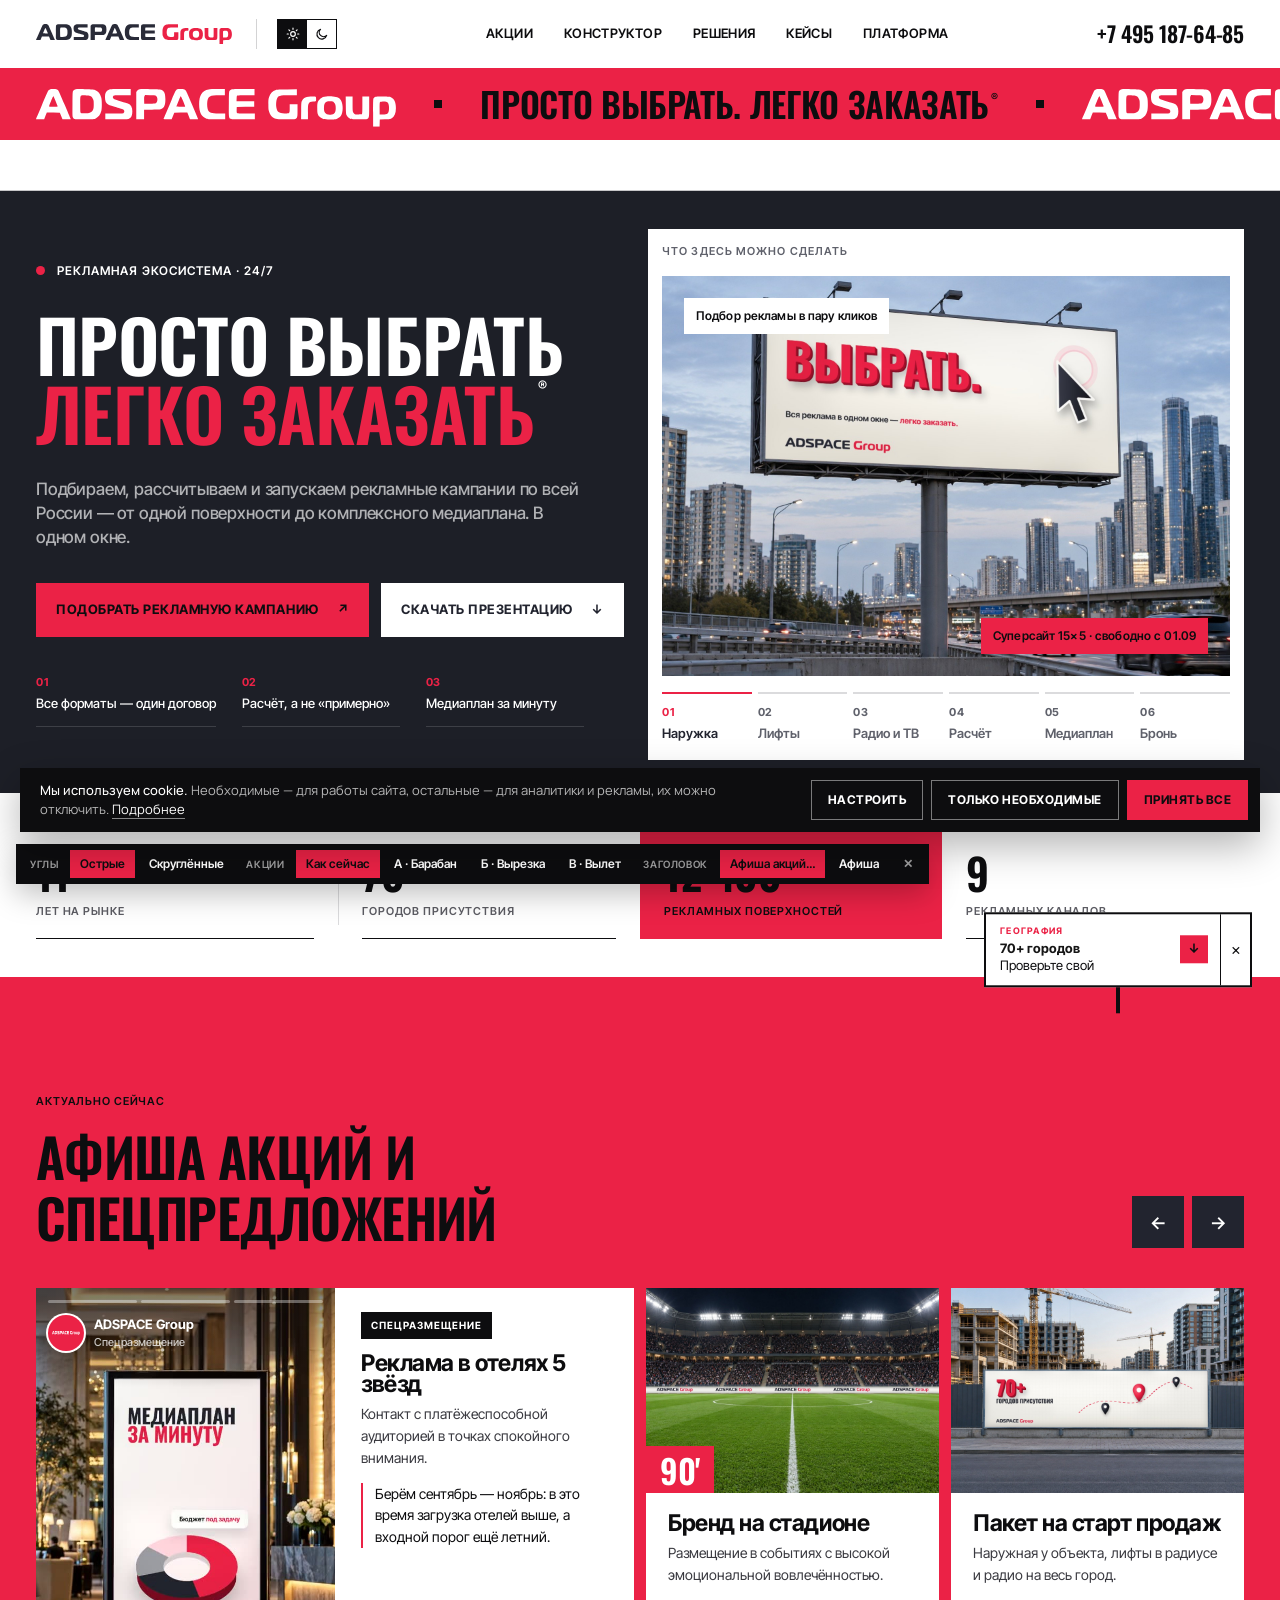
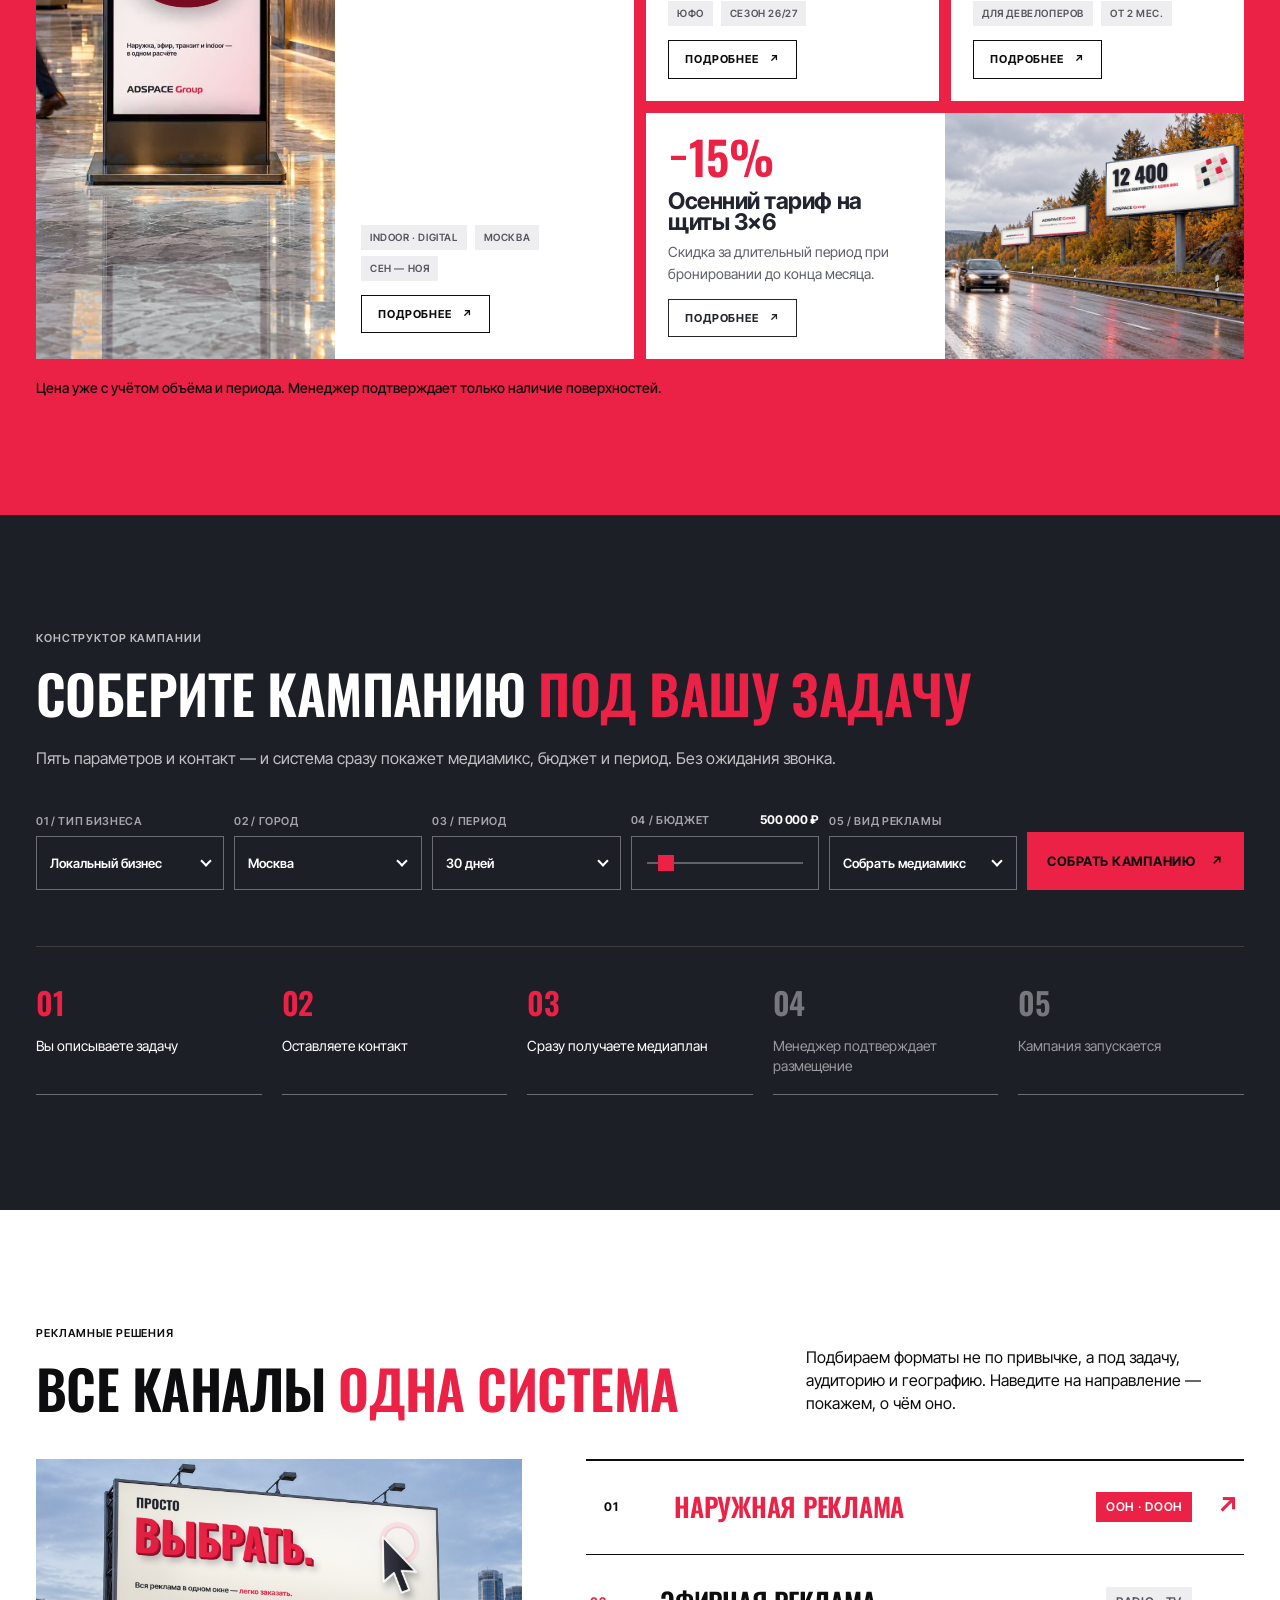
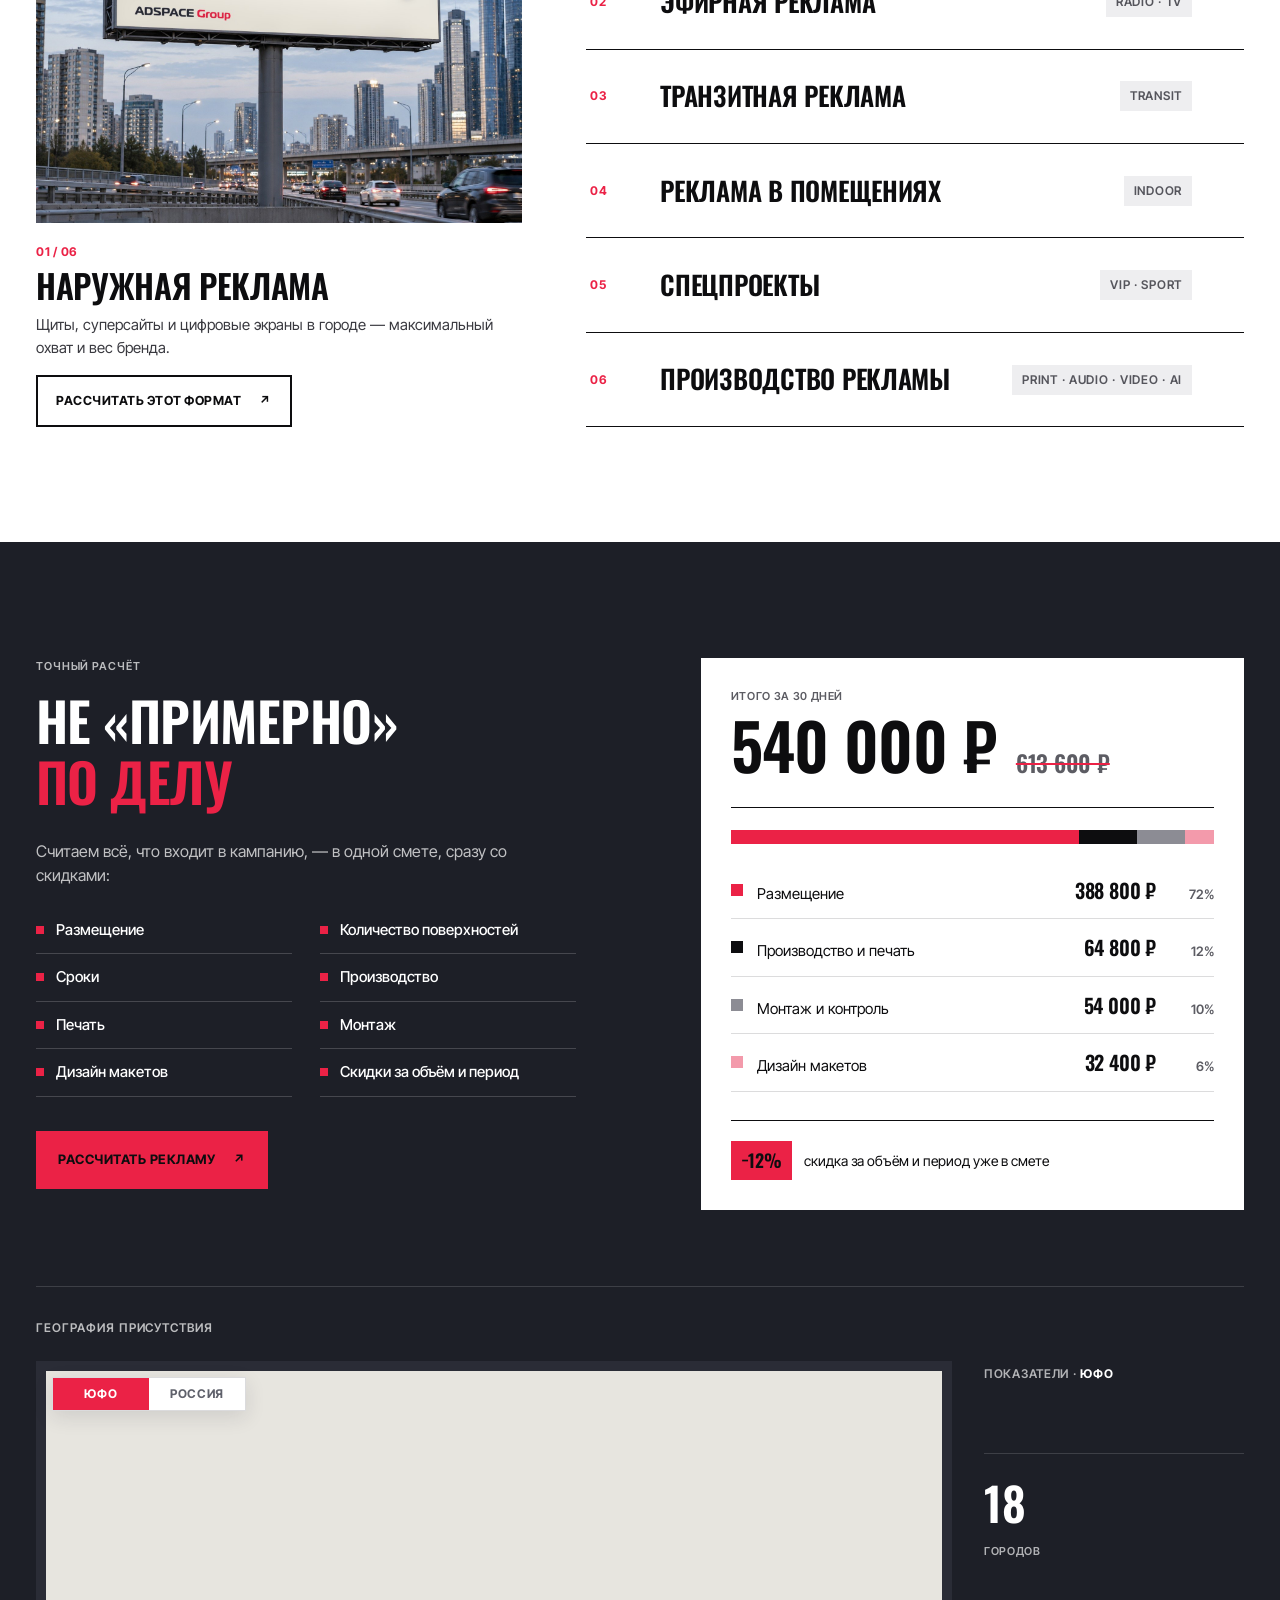
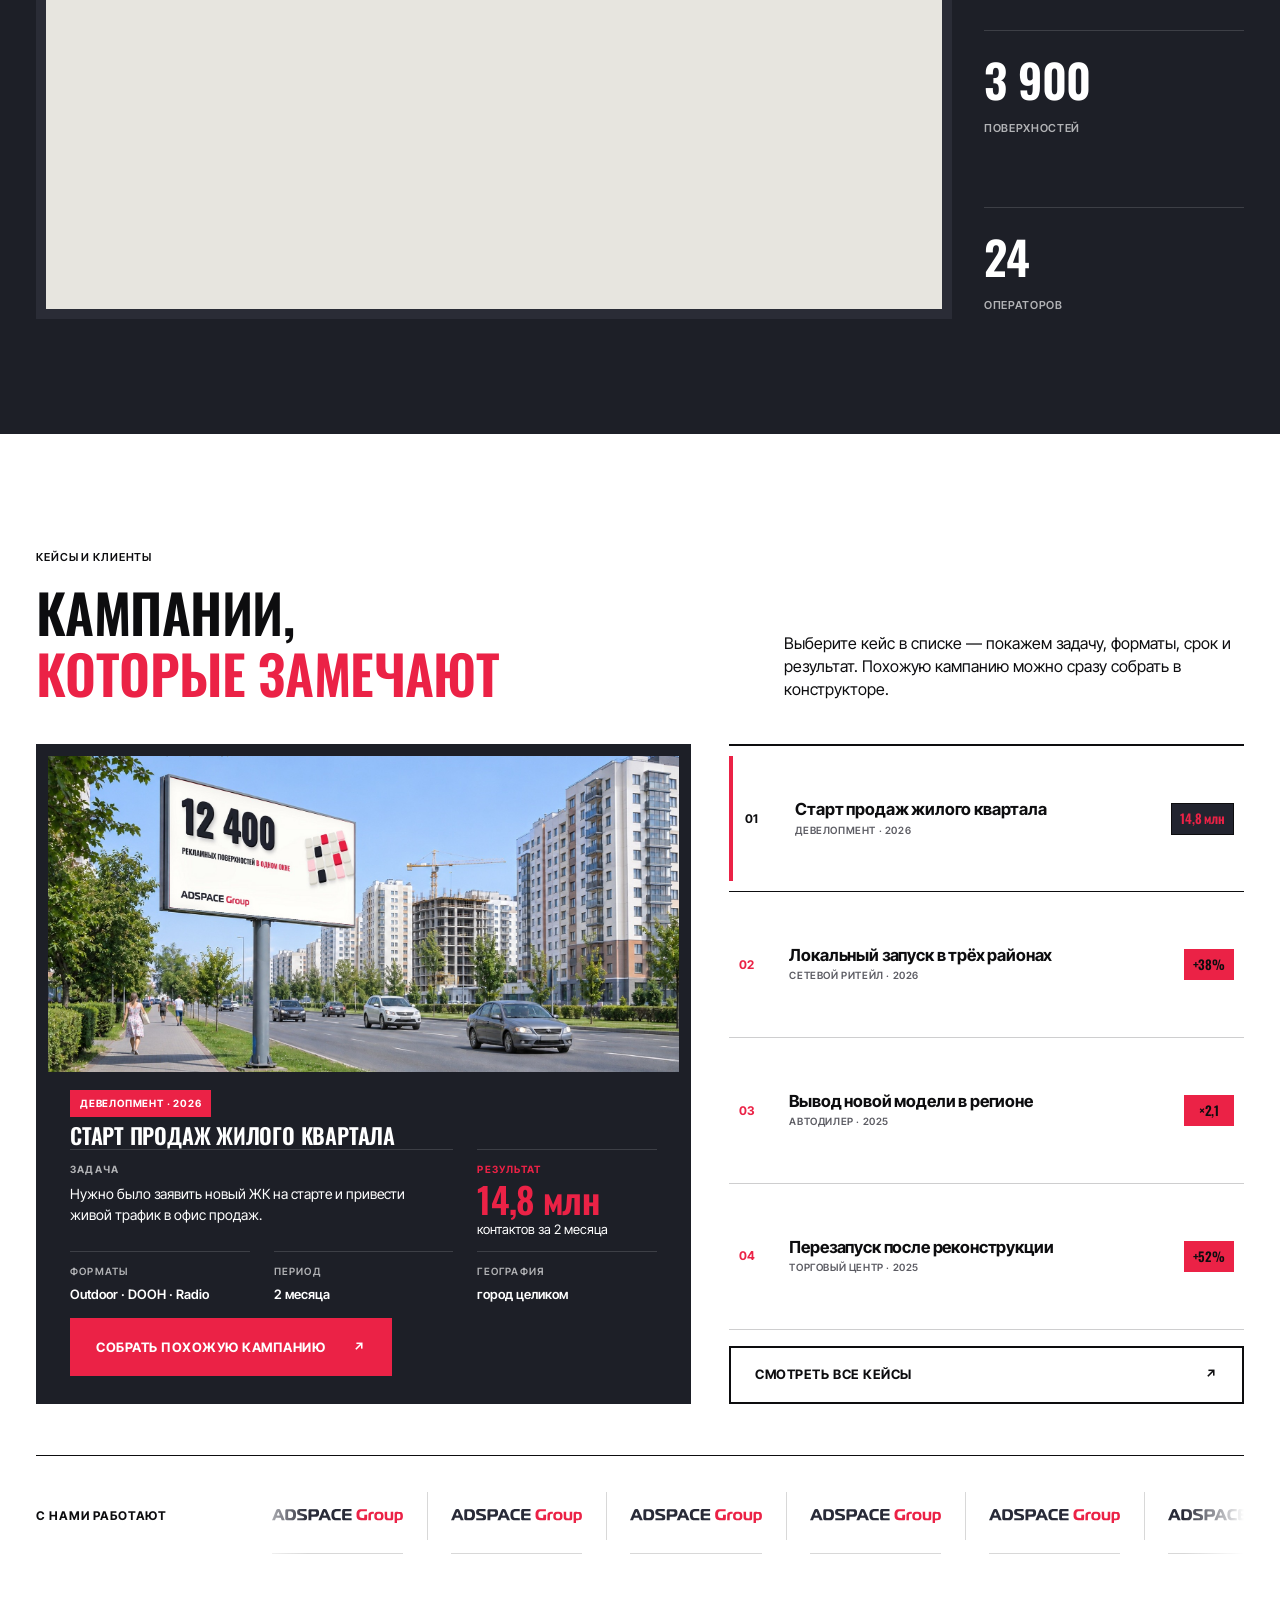
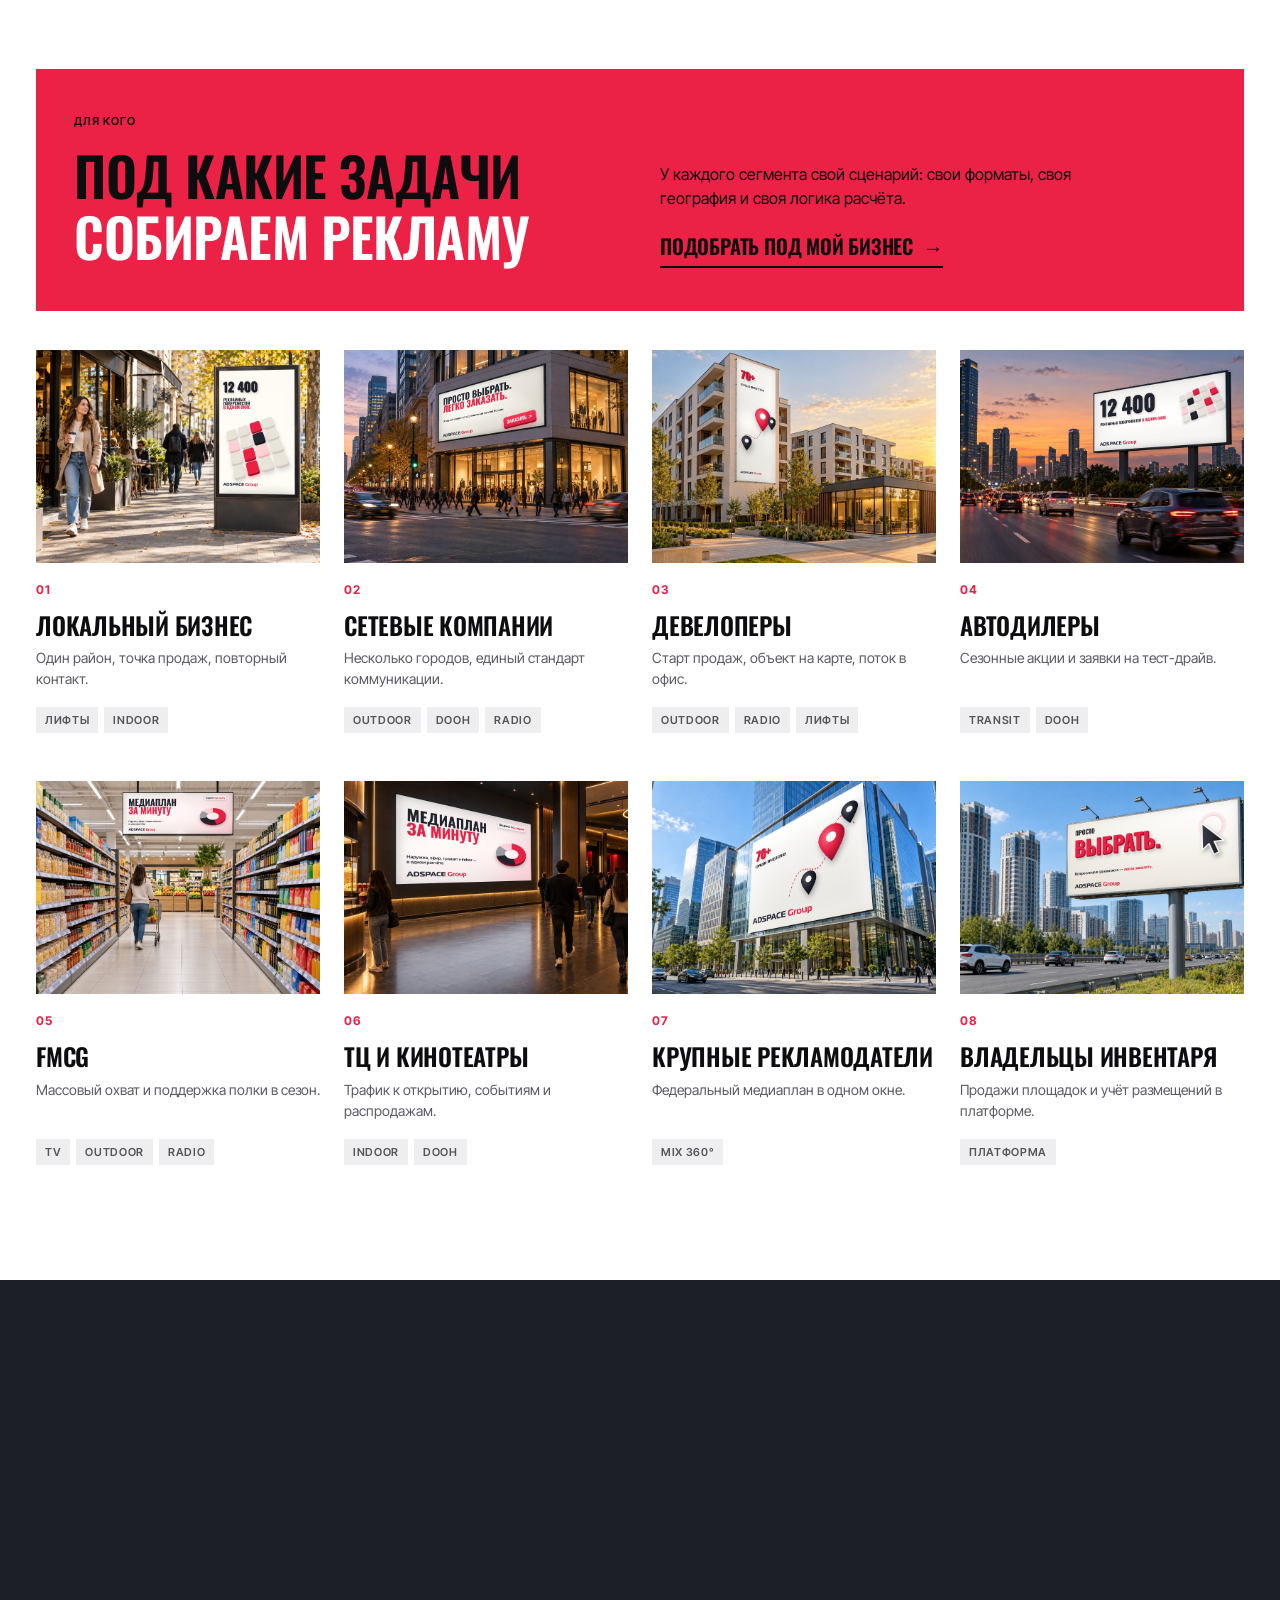
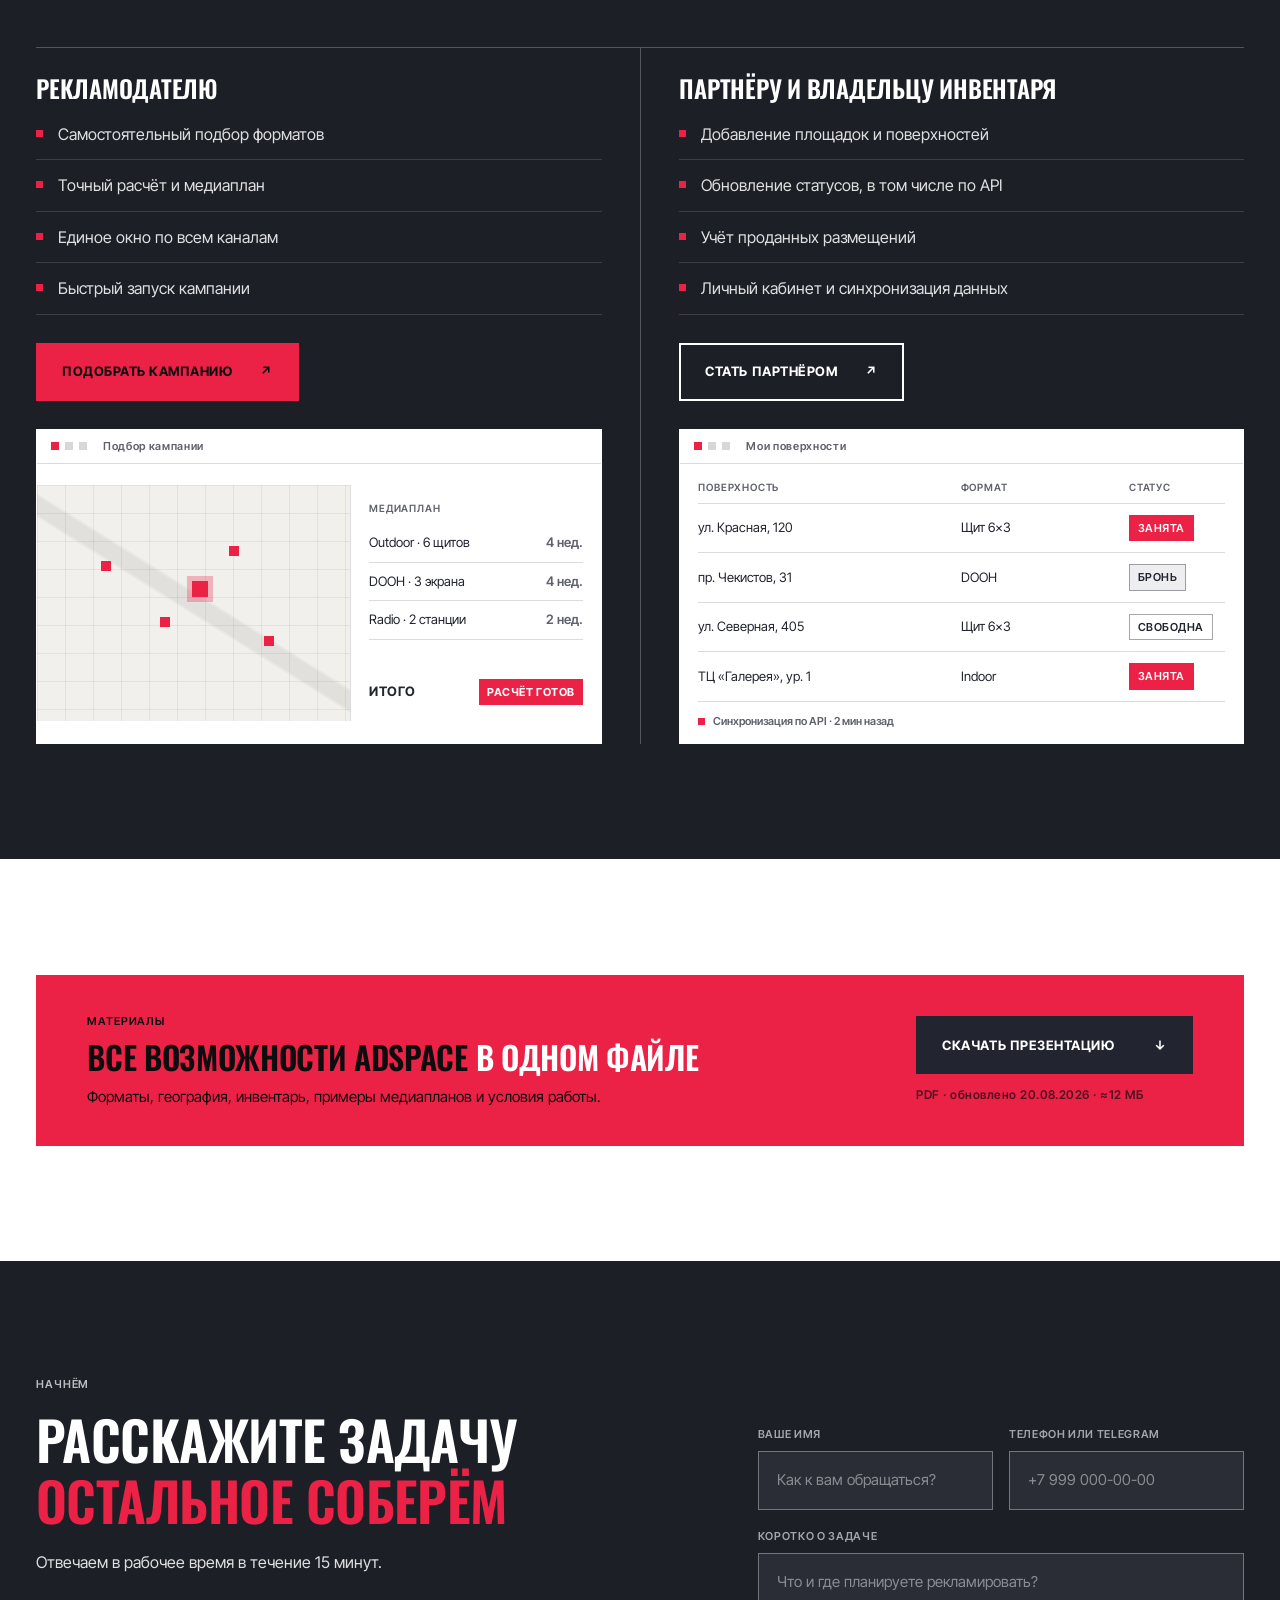
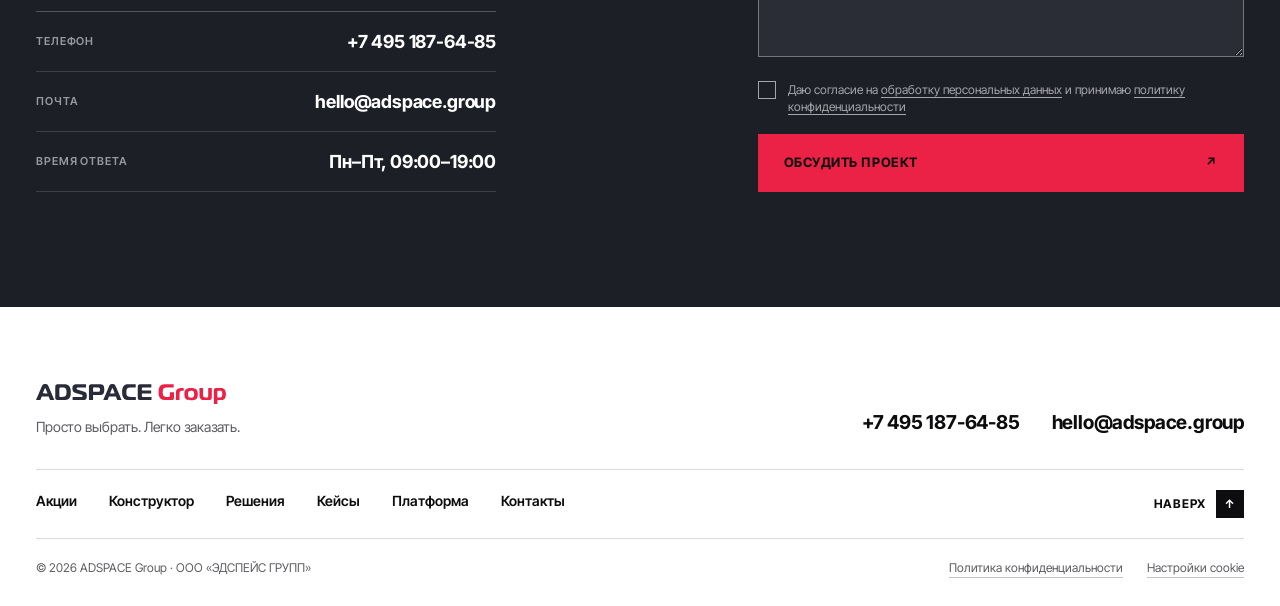
==== commit b70d650f: "design: акции — видео-сторис в карточке отелей и заголовок «Афиша» (правка 32 от 29.10) Ролик 9:16 с" ====
--- a/design/index.html
+++ b/design/index.html
@@ -30,7 +30,7 @@
     <!-- Правки заказчика 16.10–21.10. -->
     <link rel="stylesheet" href="review2.css?v=18" />
     <!-- Правка 29 (29.10): эффекты блока «Акции», ?promofx=drum|cutout|fly -->
-    <link rel="stylesheet" href="promo-fx.css?v=3" />
+    <link rel="stylesheet" href="promo-fx.css?v=5" />
     <!-- Прелоадер: показываем один раз за сессию, до первой отрисовки.
          ?intro=on — показать снова, ?intro=off — без заставки. -->
     <script>
@@ -429,7 +429,7 @@
         <div class="section-heading reveal">
           <div>
             <p class="eyebrow">Актуально сейчас</p>
-            <h2 id="promos-title">Акции месяца</h2>
+            <h2 id="promos-title" data-promos-title>Афиша акций и спецпредложений</h2>
           </div>
           <div class="pr-flip">
             <button type="button" data-cx-prev aria-label="Предыдущая страница">←</button>
@@ -446,10 +446,26 @@
           <!-- страница 1 -->
           <div class="pr-page" data-cx-page>
             <article class="pr-card pr-card--main" data-tentative="акция демонстрационная">
-              <div class="pr-media" aria-hidden="true">
-                <div class="dz-frame" style="--ar: 0.6667; --px: 0.5; --py: 0.35" data-modal-bg="hotels">
-                  <img src="assets/photos-light/promo-hotels-v.jpg" alt="" loading="lazy" />
-                  <span class="dz-board dz-board--hotel-v"><b>Ваш<br />бренд</b></span>
+              <!-- правка 32: видео вместо фото, подача как у сторис.
+                   Ролик пока собран из наших фото — заменить файлом заказчика
+                   (вертикальный 9:16, без звука, до ~15 с). -->
+              <div class="pr-media pr-story" aria-hidden="true" data-story>
+                <video
+                  class="pr-story-video"
+                  src="assets/video/promo-hotels-story.mp4"
+                  poster="assets/video/promo-hotels-story.jpg"
+                  muted
+                  loop
+                  playsinline
+                  preload="metadata"
+                ></video>
+                <div class="pr-story-ui">
+                  <div class="pr-story-bars" data-story-bars><i></i><i></i><i></i></div>
+                  <div class="pr-story-head">
+                    <span class="pr-story-ava"><img src="assets/logo-adspace-group-white.svg" alt="" /></span>
+                    <b>ADSPACE Group</b>
+                    <small>Спецразмещение</small>
+                  </div>
                 </div>
               </div>
               <div class="pr-body">
@@ -1760,7 +1776,7 @@
     </section>
 
     <script src="script.js?v=20"></script>
-    <script src="promo-fx.js?v=3"></script>
+    <script src="promo-fx.js?v=4"></script>
     <!-- Яндекс.Карты. Для рабочего сайта нужен бесплатный API-ключ на домен
          заказчика: добавить &apikey=… в адрес ниже. -->
     <script src="https://api-maps.yandex.ru/2.1/?lang=ru_RU"></script>
@@ -1776,6 +1792,9 @@
       <button type="button" data-promofx-set="drum">А · Барабан</button>
       <button type="button" data-promofx-set="cutout">Б · Вырезка</button>
       <button type="button" data-promofx-set="fly">В · Вылет</button>
+      <span>Заголовок</span>
+      <button type="button" data-ptitle-set="long">Афиша акций…</button>
+      <button type="button" data-ptitle-set="short">Афиша</button>
       <button type="button" class="dz-fontpick-close" aria-label="Скрыть панель" data-fontpick-close>✕</button>
     </div>
 
--- a/design/promo-fx.css
+++ b/design/promo-fx.css
@@ -161,3 +161,83 @@
     display: none;
   }
 }
+
+/* ── правка 32: видео-сторис в главной карточке акций ───── */
+.pr-story {
+  background: #1c1c20;
+}
+.pr-story-video {
+  position: absolute;
+  inset: 0;
+  width: 100%;
+  height: 100%;
+  object-fit: cover;
+}
+/* затемнение сверху — чтобы читались полоски и подпись */
+.pr-story-ui {
+  position: absolute;
+  inset: 0 0 auto;
+  z-index: 2;
+  padding: 12px 12px 36px;
+  background: linear-gradient(180deg, rgba(10, 10, 14, 0.55), rgba(10, 10, 14, 0));
+  color: var(--dz-white);
+  pointer-events: none;
+}
+.pr-story-bars {
+  display: grid;
+  grid-template-columns: repeat(3, 1fr);
+  gap: 4px;
+}
+.pr-story-bars i {
+  position: relative;
+  height: 3px;
+  overflow: hidden;
+  border-radius: 2px;
+  background: rgba(255, 255, 255, 0.35);
+}
+.pr-story-bars i::after {
+  content: "";
+  position: absolute;
+  inset: 0;
+  background: var(--dz-white);
+  transform: scaleX(var(--p, 0));
+  transform-origin: left;
+}
+.pr-story-head {
+  display: grid;
+  grid-template-columns: auto minmax(0, 1fr);
+  grid-template-rows: auto auto;
+  column-gap: 10px;
+  align-items: center;
+  margin-top: 12px;
+}
+.pr-story-ava {
+  grid-row: 1 / 3;
+  display: grid;
+  place-items: center;
+  width: 36px;
+  height: 36px;
+  border-radius: 50%;
+  background: var(--dz-red);
+  box-shadow: 0 0 0 2px var(--dz-white);
+  overflow: hidden;
+}
+.pr-story-ava img {
+  width: 80%;
+  height: auto;
+}
+.pr-story-head b {
+  font: 700 13px/1.2 var(--dz-body);
+}
+.pr-story-head small {
+  font: 500 11px/1.2 var(--dz-body);
+  color: rgba(255, 255, 255, 0.75);
+}
+/* общее правило фото карточки (.pr-media img — на весь блок) аватару не нужно */
+.pr-media .pr-story-ava img {
+  position: static;
+  inset: auto;
+  width: 80%;
+  height: auto;
+  transform: none;
+}
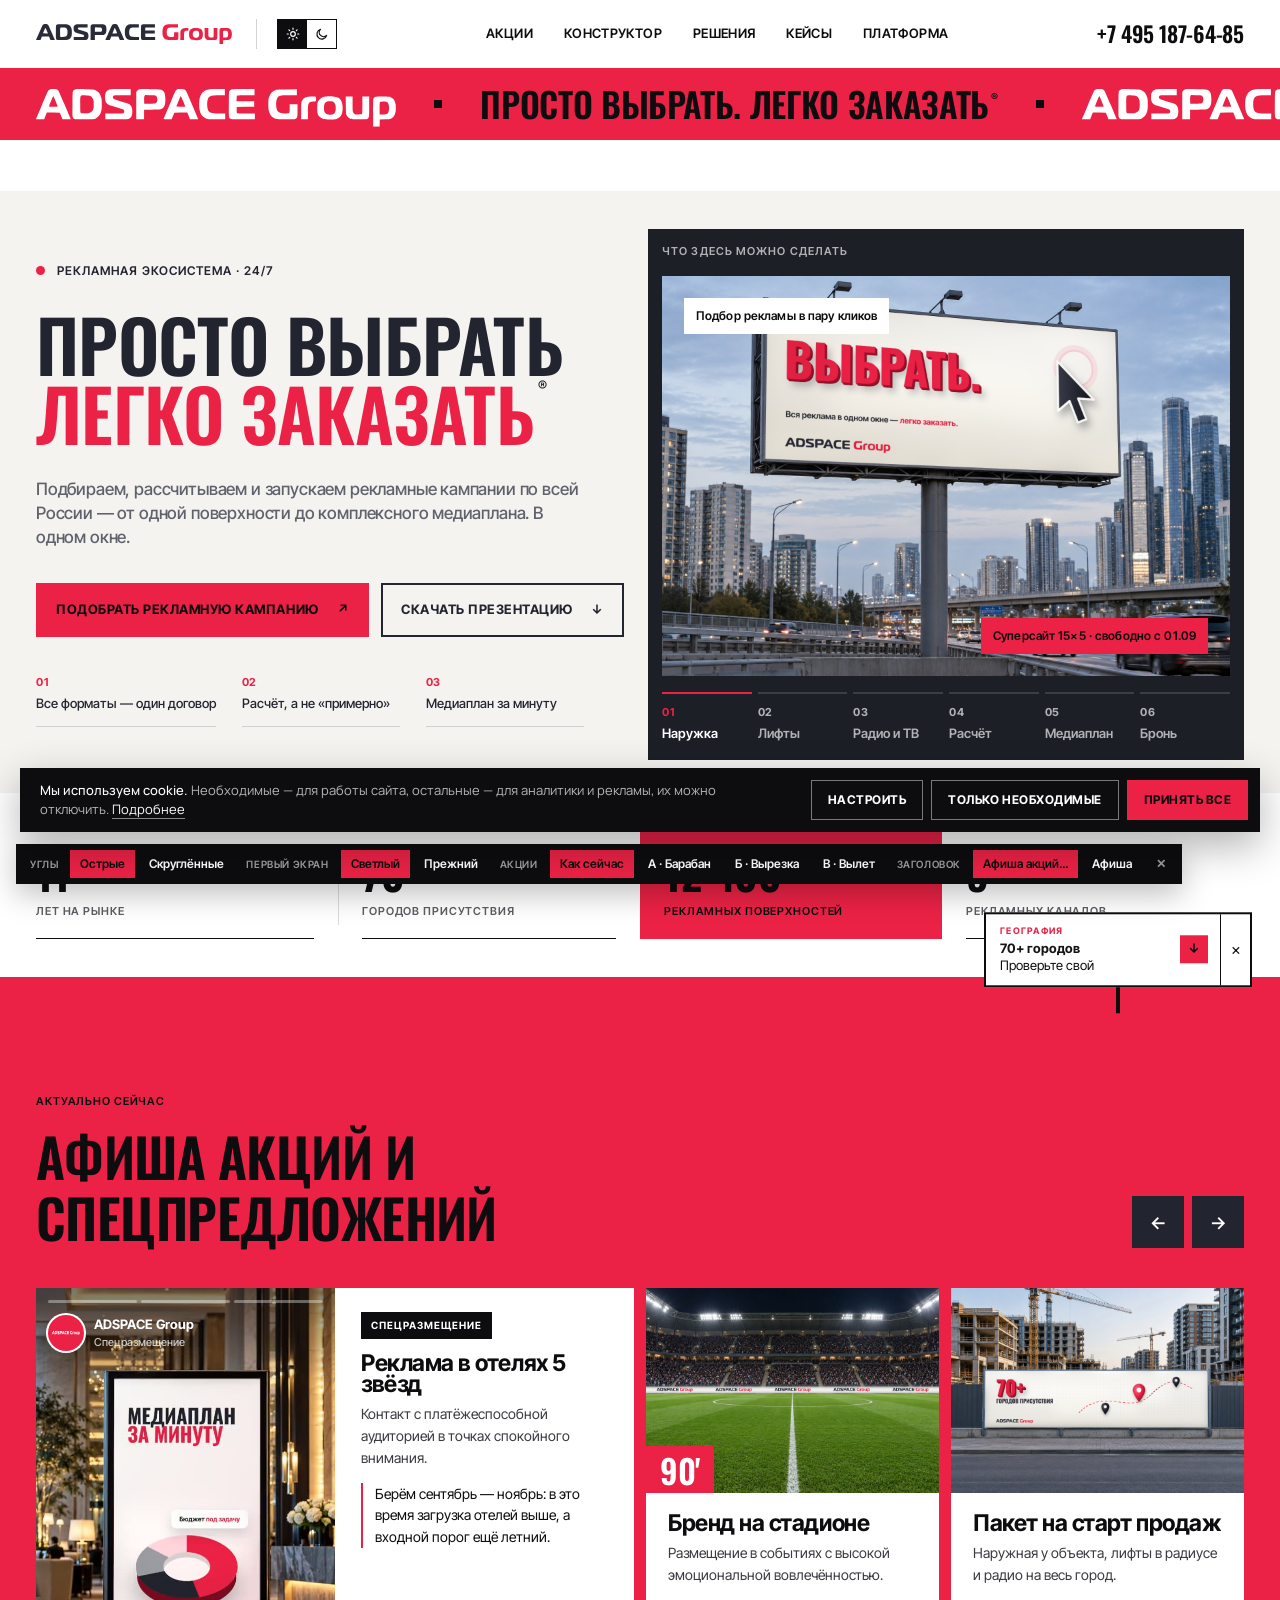
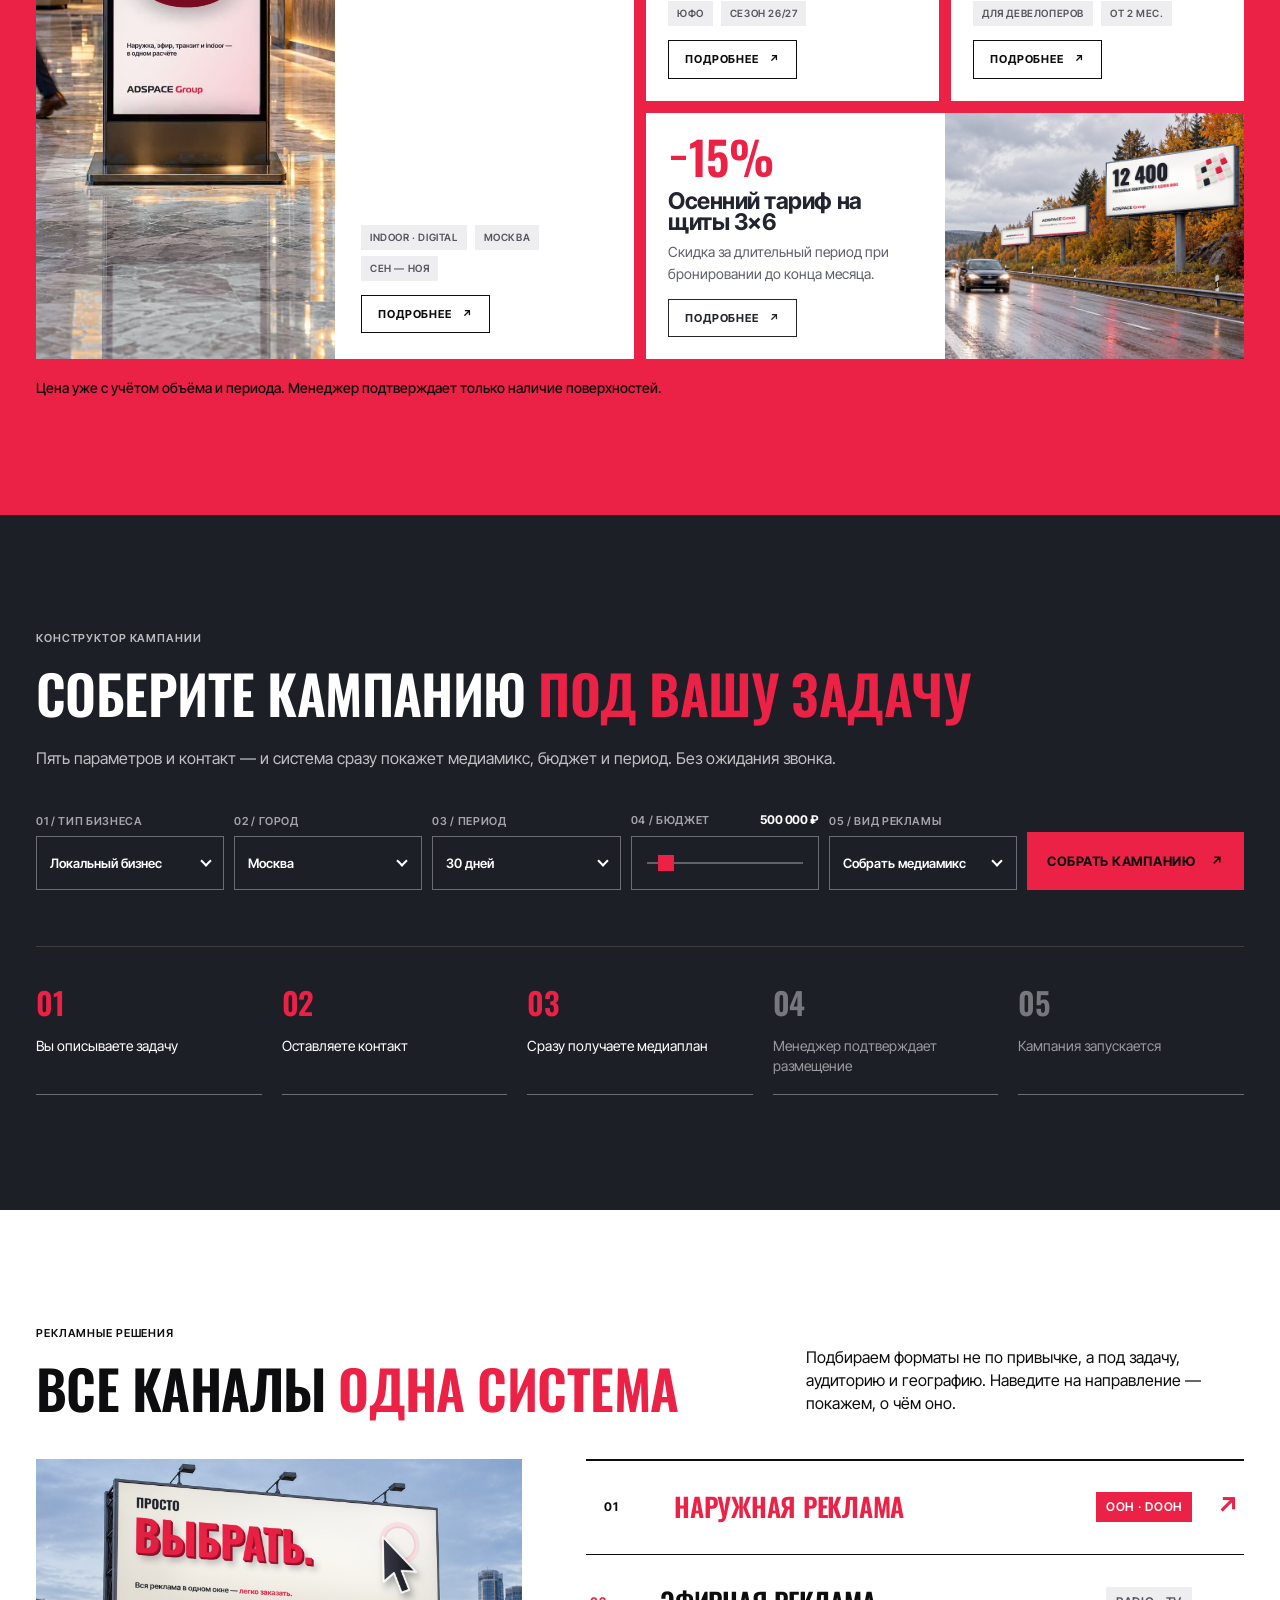
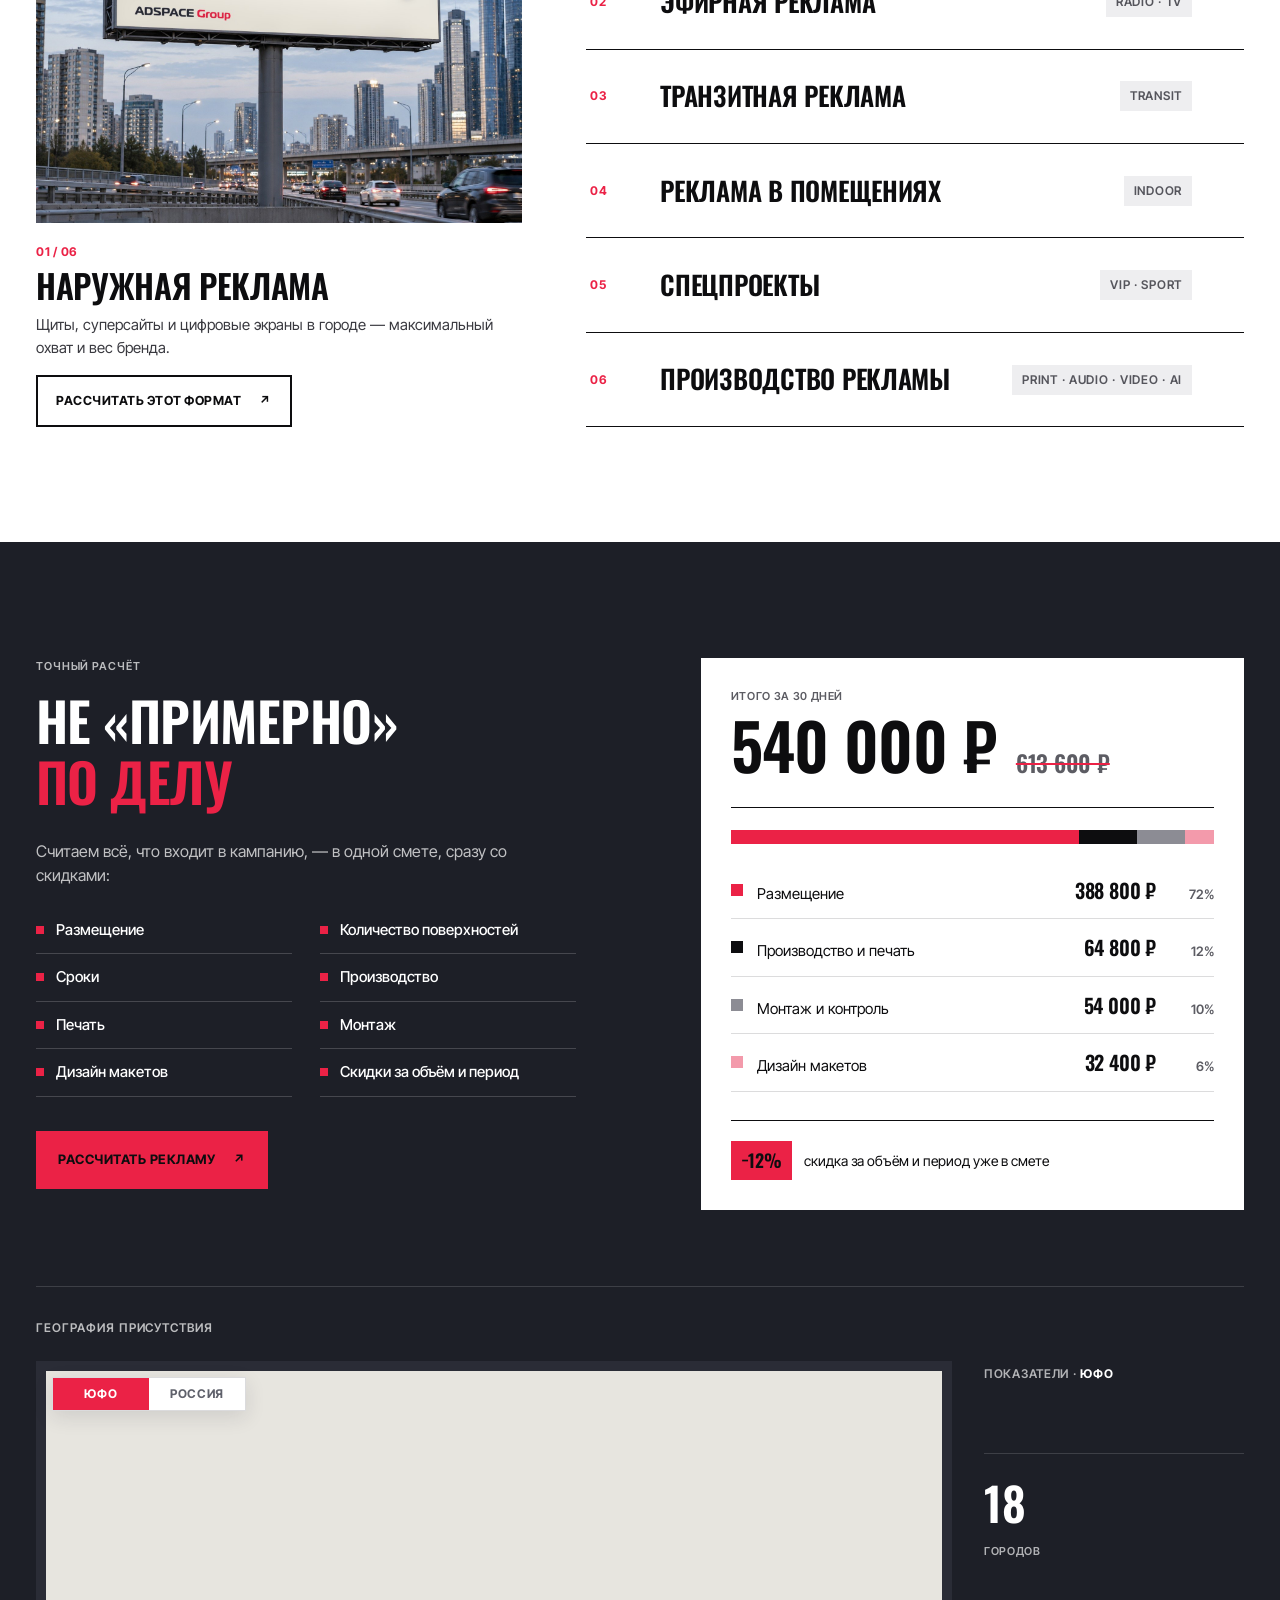
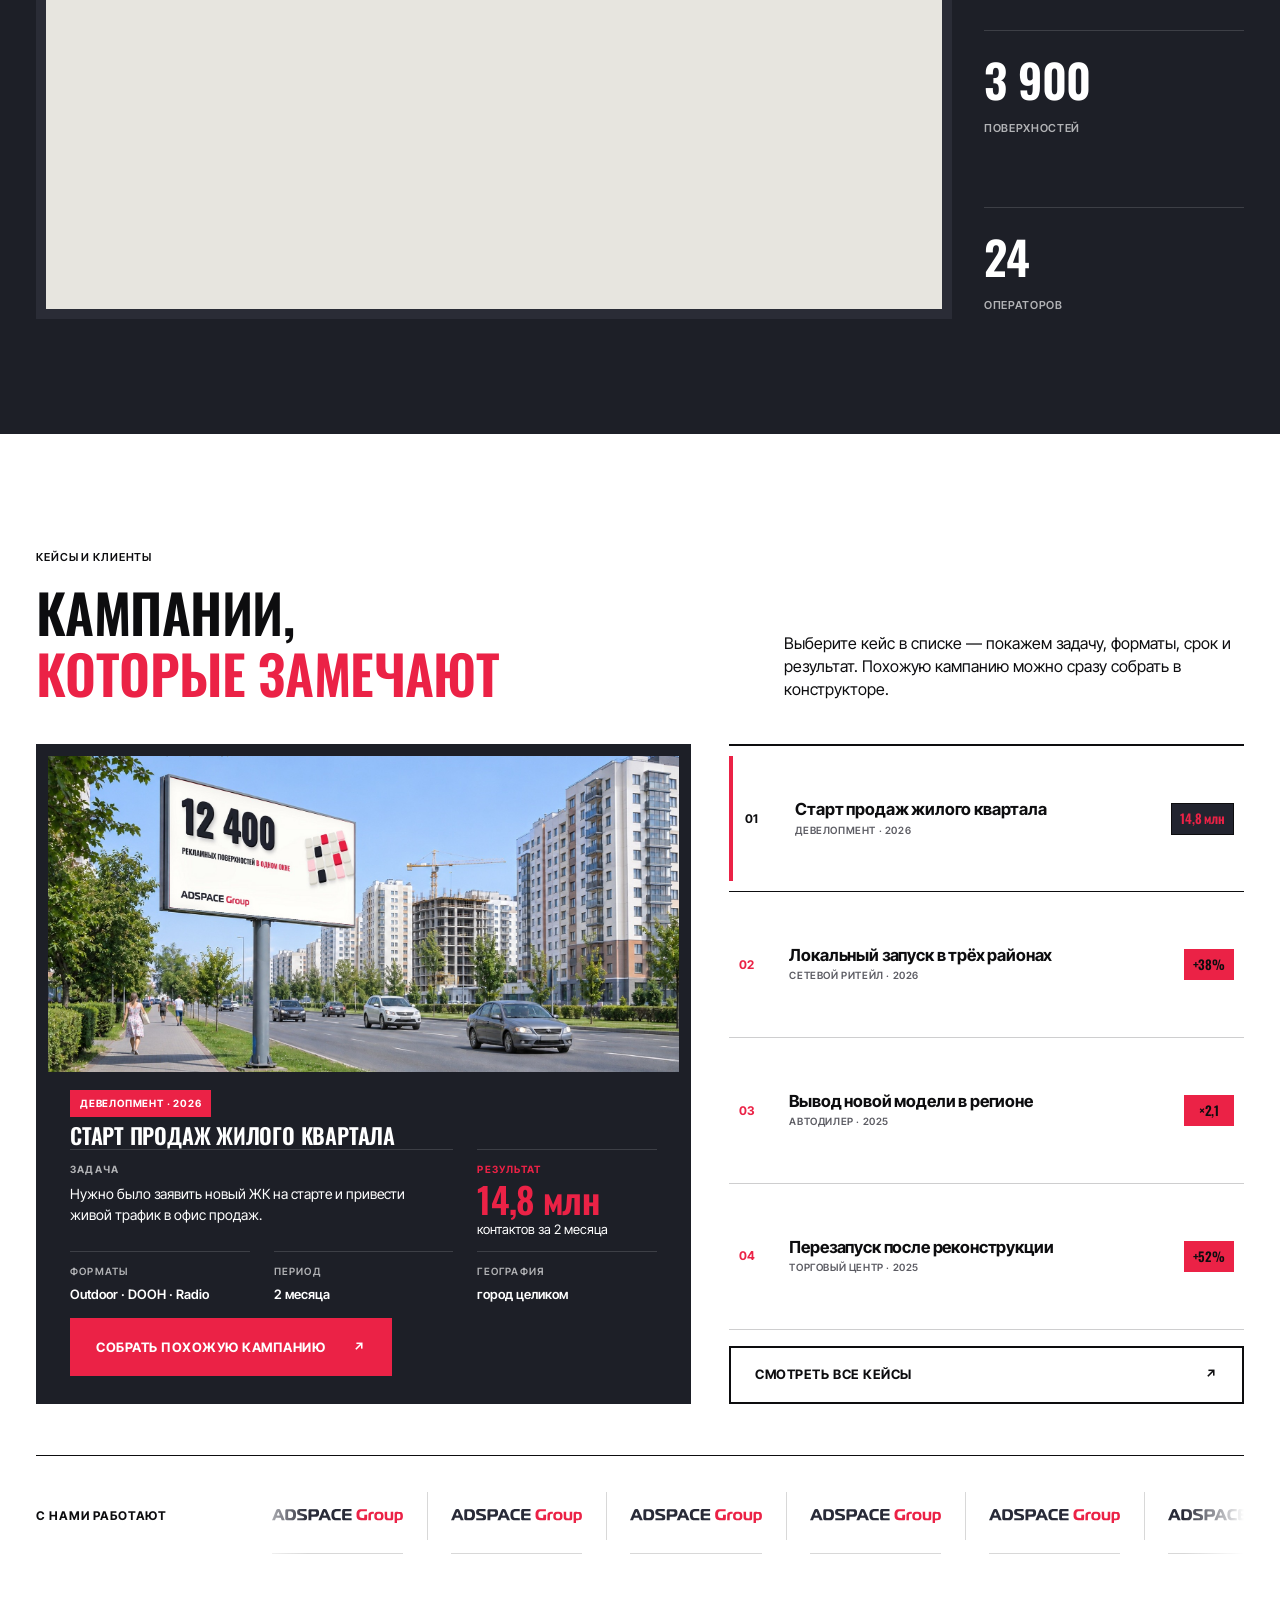
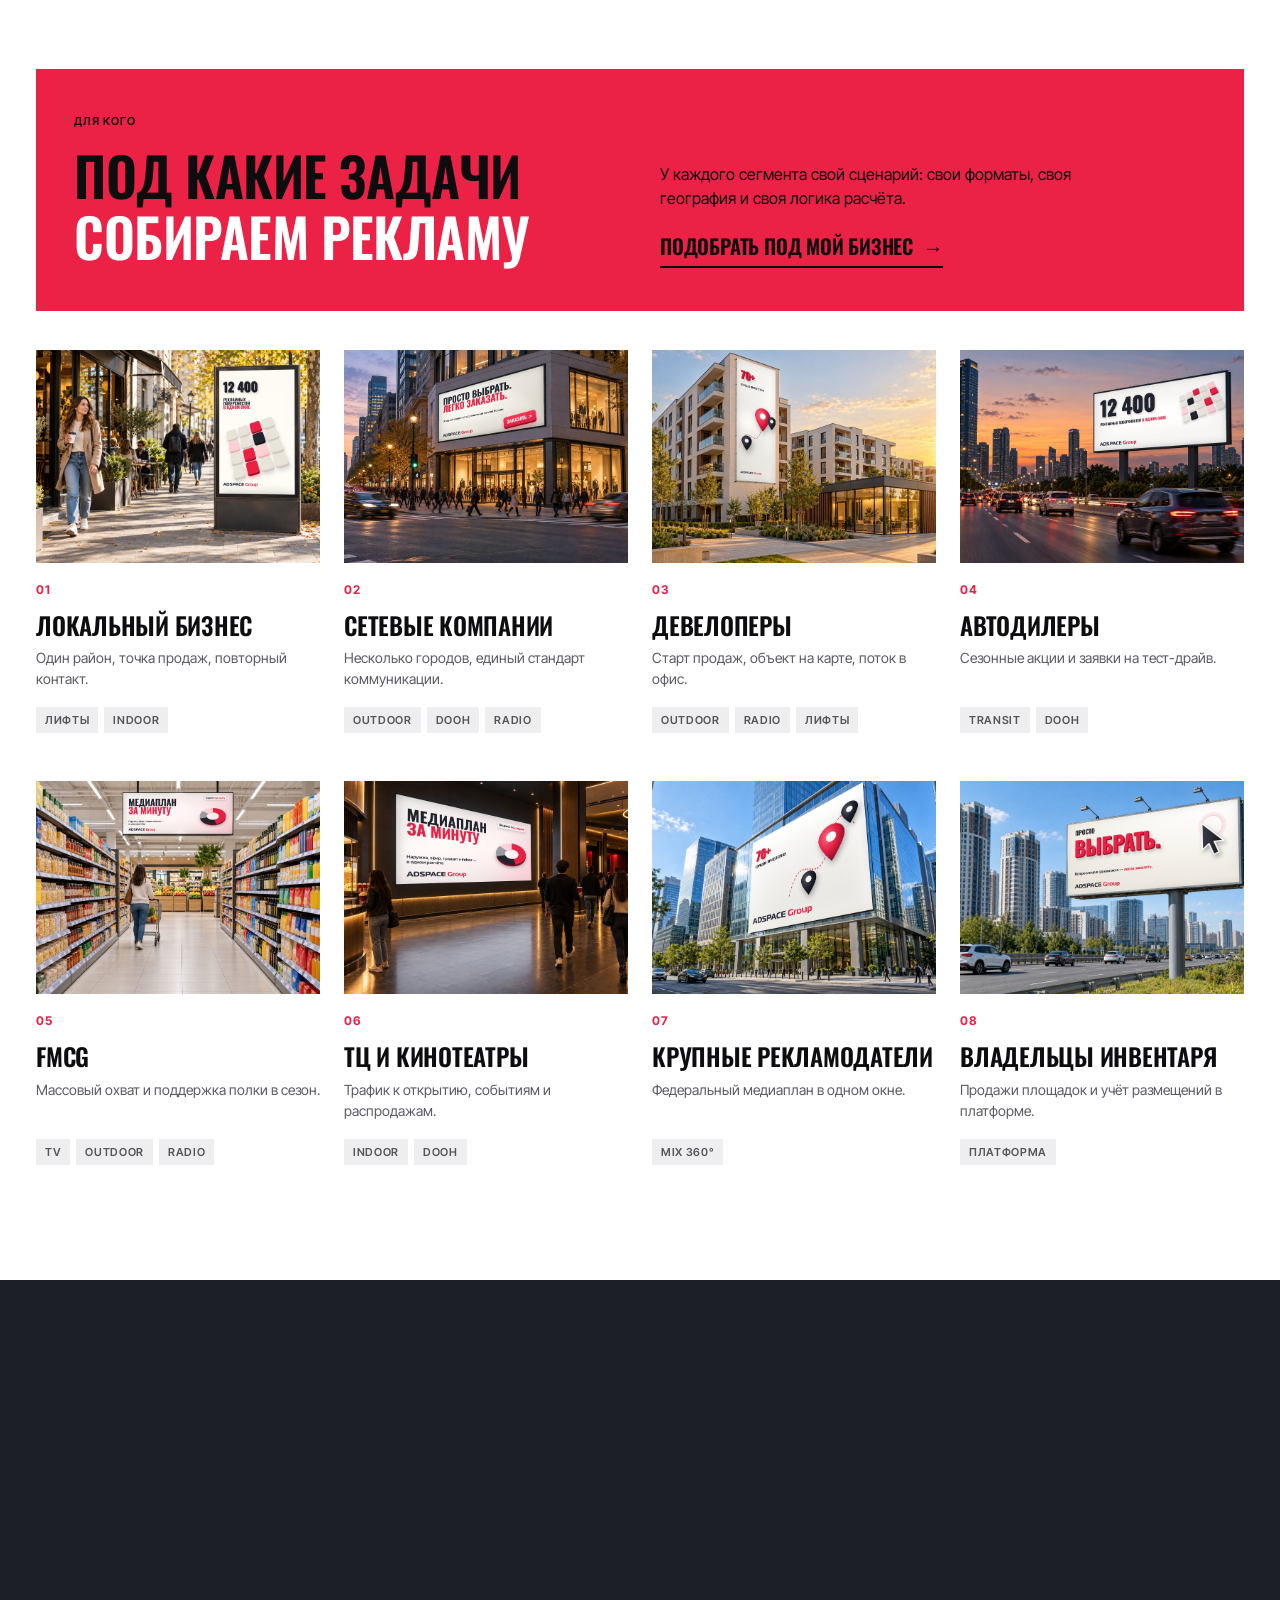
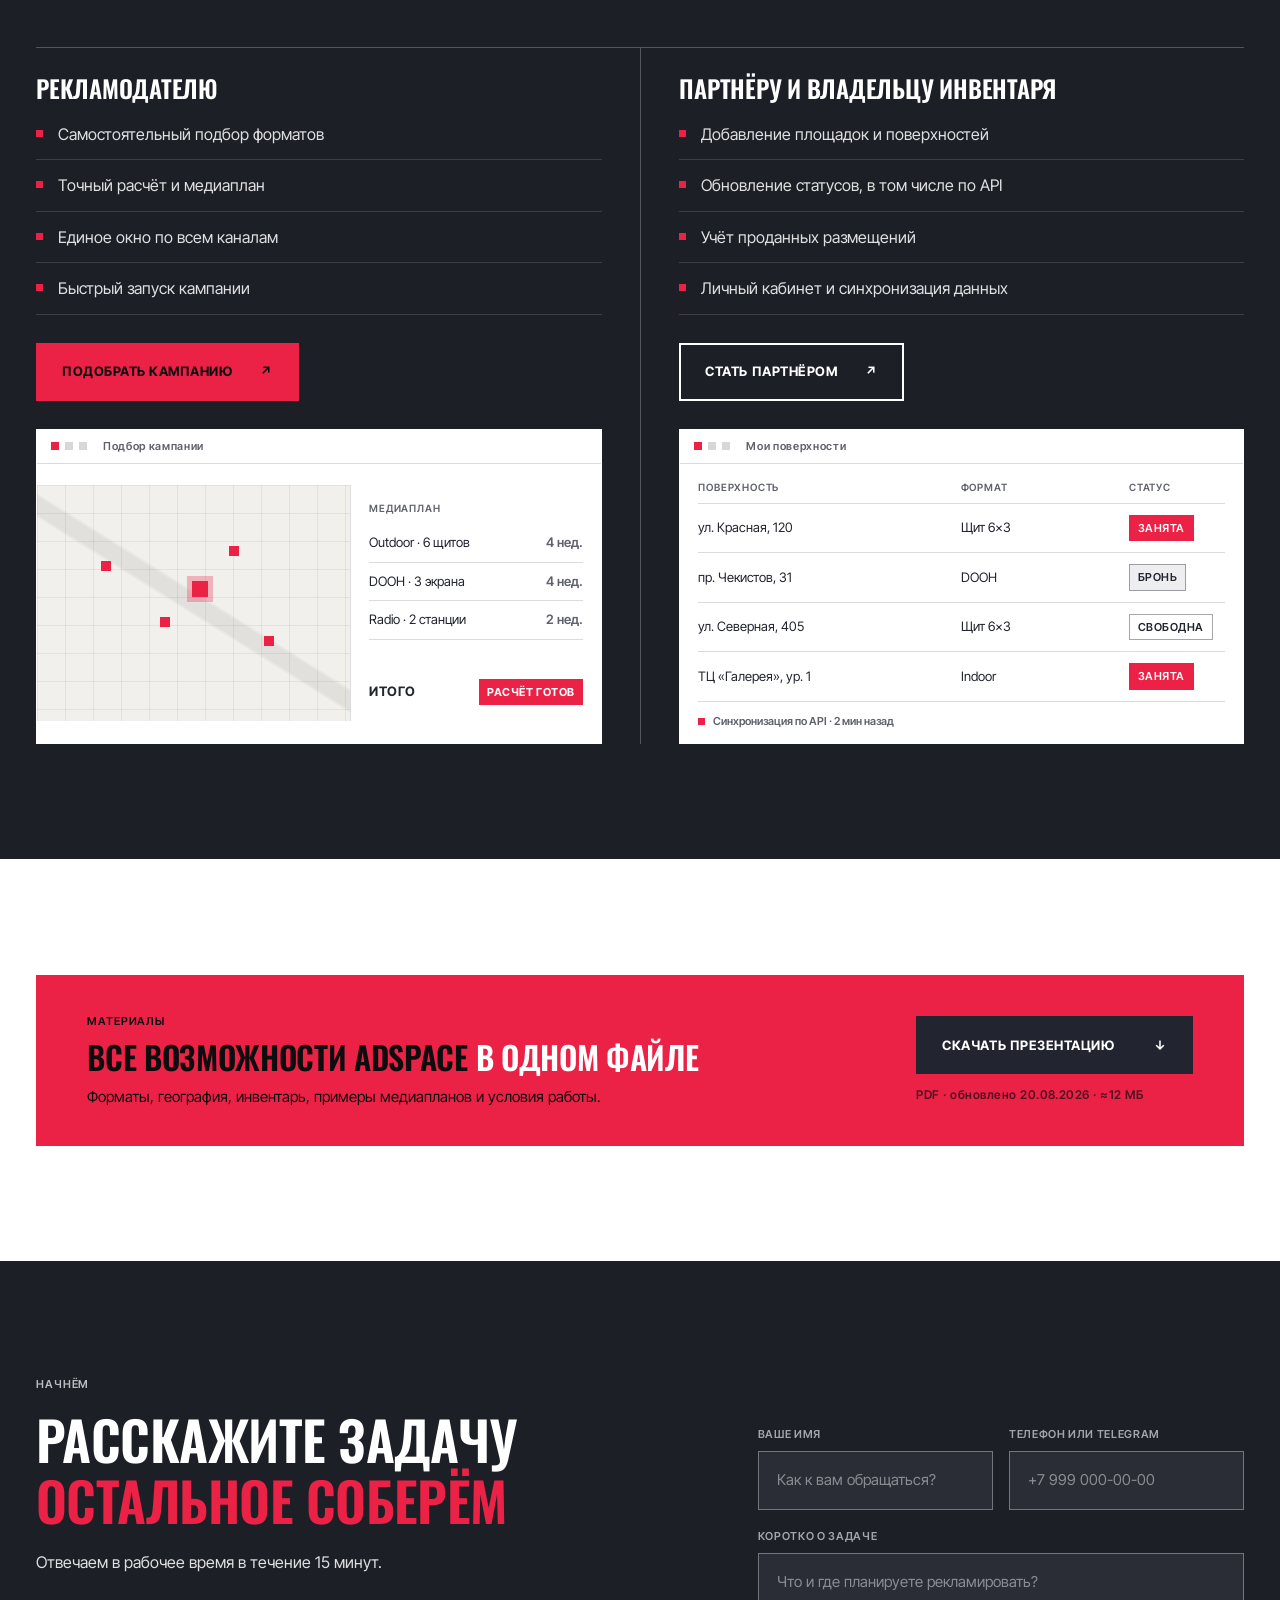
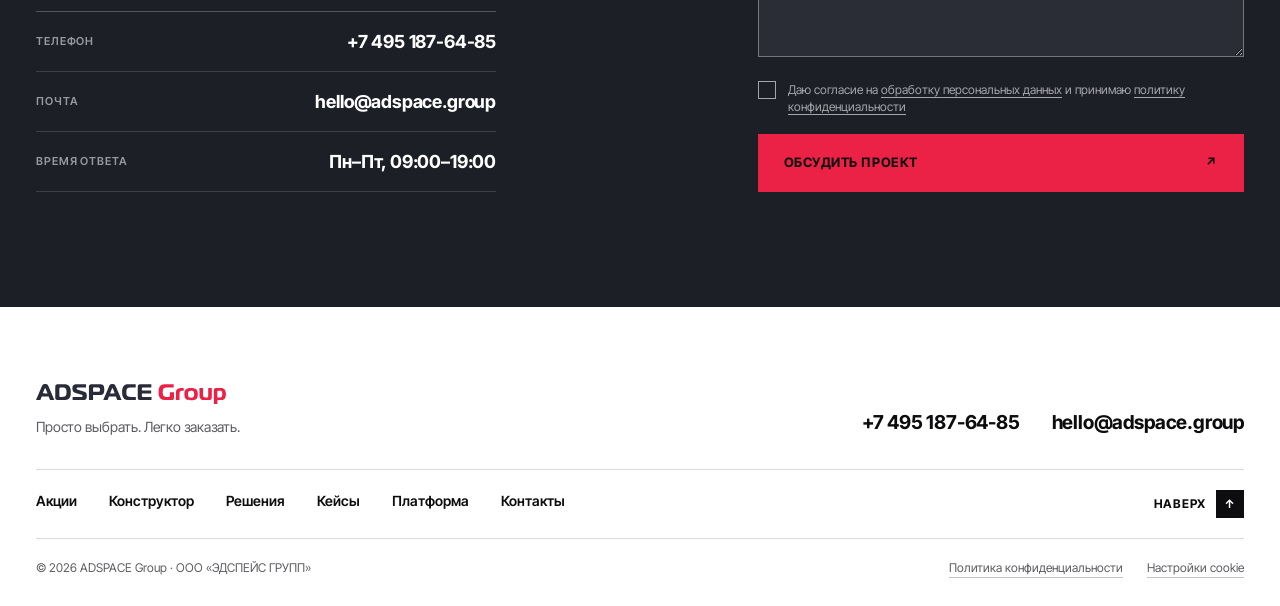
==== commit 88d3160f: "design: первый экран светлее (правка 26 от 28.10) «Больше светлого, не теряя идентичности»: композиц" ====
--- a/design/index.html
+++ b/design/index.html
@@ -28,7 +28,7 @@
     <!-- Правки заказчика 13.10–15.10 и переключатели вариантов. -->
     <link rel="stylesheet" href="review.css?v=10" />
     <!-- Правки заказчика 16.10–21.10. -->
-    <link rel="stylesheet" href="review2.css?v=18" />
+    <link rel="stylesheet" href="review2.css?v=19" />
     <!-- Правка 29 (29.10): эффекты блока «Акции», ?promofx=drum|cutout|fly -->
     <link rel="stylesheet" href="promo-fx.css?v=5" />
     <!-- Прелоадер: показываем один раз за сессию, до первой отрисовки.
@@ -1787,6 +1787,9 @@
       <span>Углы</span>
       <button type="button" data-corners-set="sharp">Острые</button>
       <button type="button" data-corners-set="round">Скруглённые</button>
+      <span>Первый экран</span>
+      <button type="button" data-hero-set="light">Светлый</button>
+      <button type="button" data-hero-set="dark">Прежний</button>
       <span>Акции</span>
       <button type="button" data-promofx-set="base">Как сейчас</button>
       <button type="button" data-promofx-set="drum">А · Барабан</button>
@@ -1835,6 +1838,23 @@
           b.addEventListener("click", function () {
             applyCorners(b.dataset.cornersSet);
             try { localStorage.setItem("dz-corners", b.dataset.cornersSet); } catch (e) {}
+          });
+        });
+
+        // правка 26: первый экран светлый по умолчанию, прежний графитовый — для сравнения
+        var heroButtons = panel.querySelectorAll("[data-hero-set]");
+        var savedHero;
+        try { savedHero = localStorage.getItem("dz-hero-v2"); } catch (e) {}
+        function applyHero(name) {
+          root.setAttribute("data-hero", name);
+          heroButtons.forEach(function (b) { b.setAttribute("aria-pressed", String(b.dataset.heroSet === name)); });
+        }
+        var heroUrl = new URLSearchParams(location.search).get("hero");
+        applyHero(heroUrl === "dark" || heroUrl === "light" ? heroUrl : savedHero === "dark" ? "dark" : "light");
+        heroButtons.forEach(function (b) {
+          b.addEventListener("click", function () {
+            applyHero(b.dataset.heroSet);
+            try { localStorage.setItem("dz-hero-v2", b.dataset.heroSet); } catch (e) {}
           });
         });
         // Фото акций: assets/photos-light/promo-<id>.jpg. Если файла ещё нет,
--- a/design/review2.css
+++ b/design/review2.css
@@ -870,3 +870,54 @@
 html.is-intro-out .intro {
   animation: intro-out 0.7s 0.7s cubic-bezier(0.7, 0, 0.2, 1) forwards;
 }
+
+/* ── 26 · первый экран светлее (правка 28.10): «больше светлого,
+   не теряя идентичности». Композиция прототипа та же, фон экрана —
+   тёплый светлый, текст тёмный, графит остаётся только в окне.
+   Прежний графитовый экран — data-hero="dark" (кнопка в панели, ?hero=dark). */
+html:not([data-hero="dark"]) .hero .hero-grid {
+  background: var(--rv-soft);
+  box-shadow: 0 0 0 100vmax var(--rv-soft);
+  color: var(--rv-ink);
+}
+html:not([data-hero="dark"]) .hero :is(.eyebrow, .dz-title, .dz-tm, .hero-proof) {
+  color: var(--rv-ink);
+}
+html:not([data-hero="dark"]) .hero .hero-lead {
+  color: var(--rv-muted);
+}
+html:not([data-hero="dark"]) .hero .hero-proof li {
+  border-bottom-color: var(--rv-line);
+}
+html:not([data-hero="dark"]) .hero .button--primary:hover {
+  background: var(--rv-ink);
+  color: var(--dz-white);
+}
+html:not([data-hero="dark"]) .hero .button--dark {
+  background: transparent;
+  color: var(--rv-ink);
+  box-shadow: inset 0 0 0 2px var(--rv-ink);
+}
+html:not([data-hero="dark"]) .hero .button--dark:hover {
+  background: var(--rv-ink);
+  color: var(--dz-white);
+}
+/* окно — единственное тёмное пятно экрана */
+html:not([data-hero="dark"]) .hero .hero-stage {
+  background: var(--rv-mid);
+  color: var(--dz-white);
+}
+html:not([data-hero="dark"]) .hero .stage-top {
+  color: var(--rv-mid-muted);
+}
+html:not([data-hero="dark"]) .hero .stage-dots button {
+  border-top-color: var(--rv-mid-line);
+  color: var(--rv-mid-muted);
+}
+html:not([data-hero="dark"]) .hero .stage-dots button:hover,
+html:not([data-hero="dark"]) .hero .stage-dots button[aria-selected="true"] {
+  color: var(--dz-white);
+}
+html:not([data-hero="dark"]) .hero :is(.stage-screen, .scene--outdoor, .scene--indoor, .scene--broadcast) {
+  background: var(--rv-mid-2);
+}
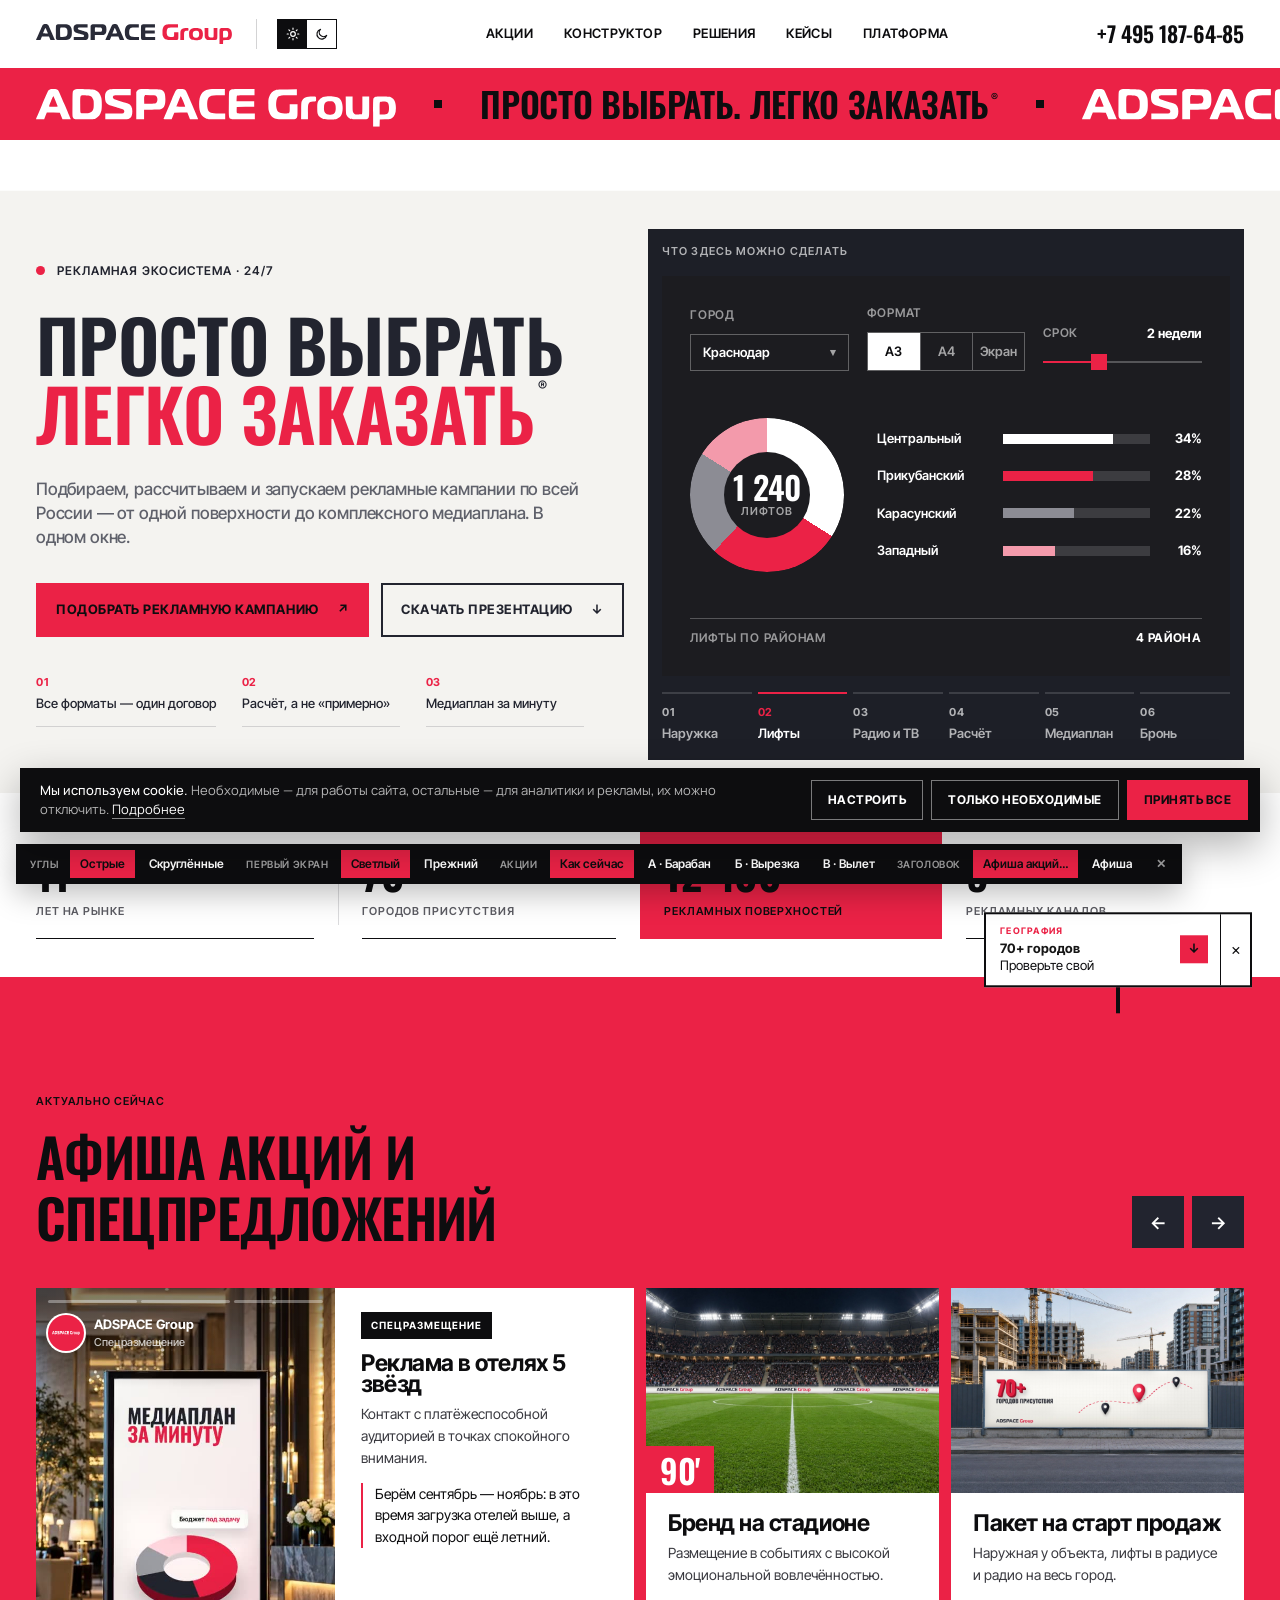
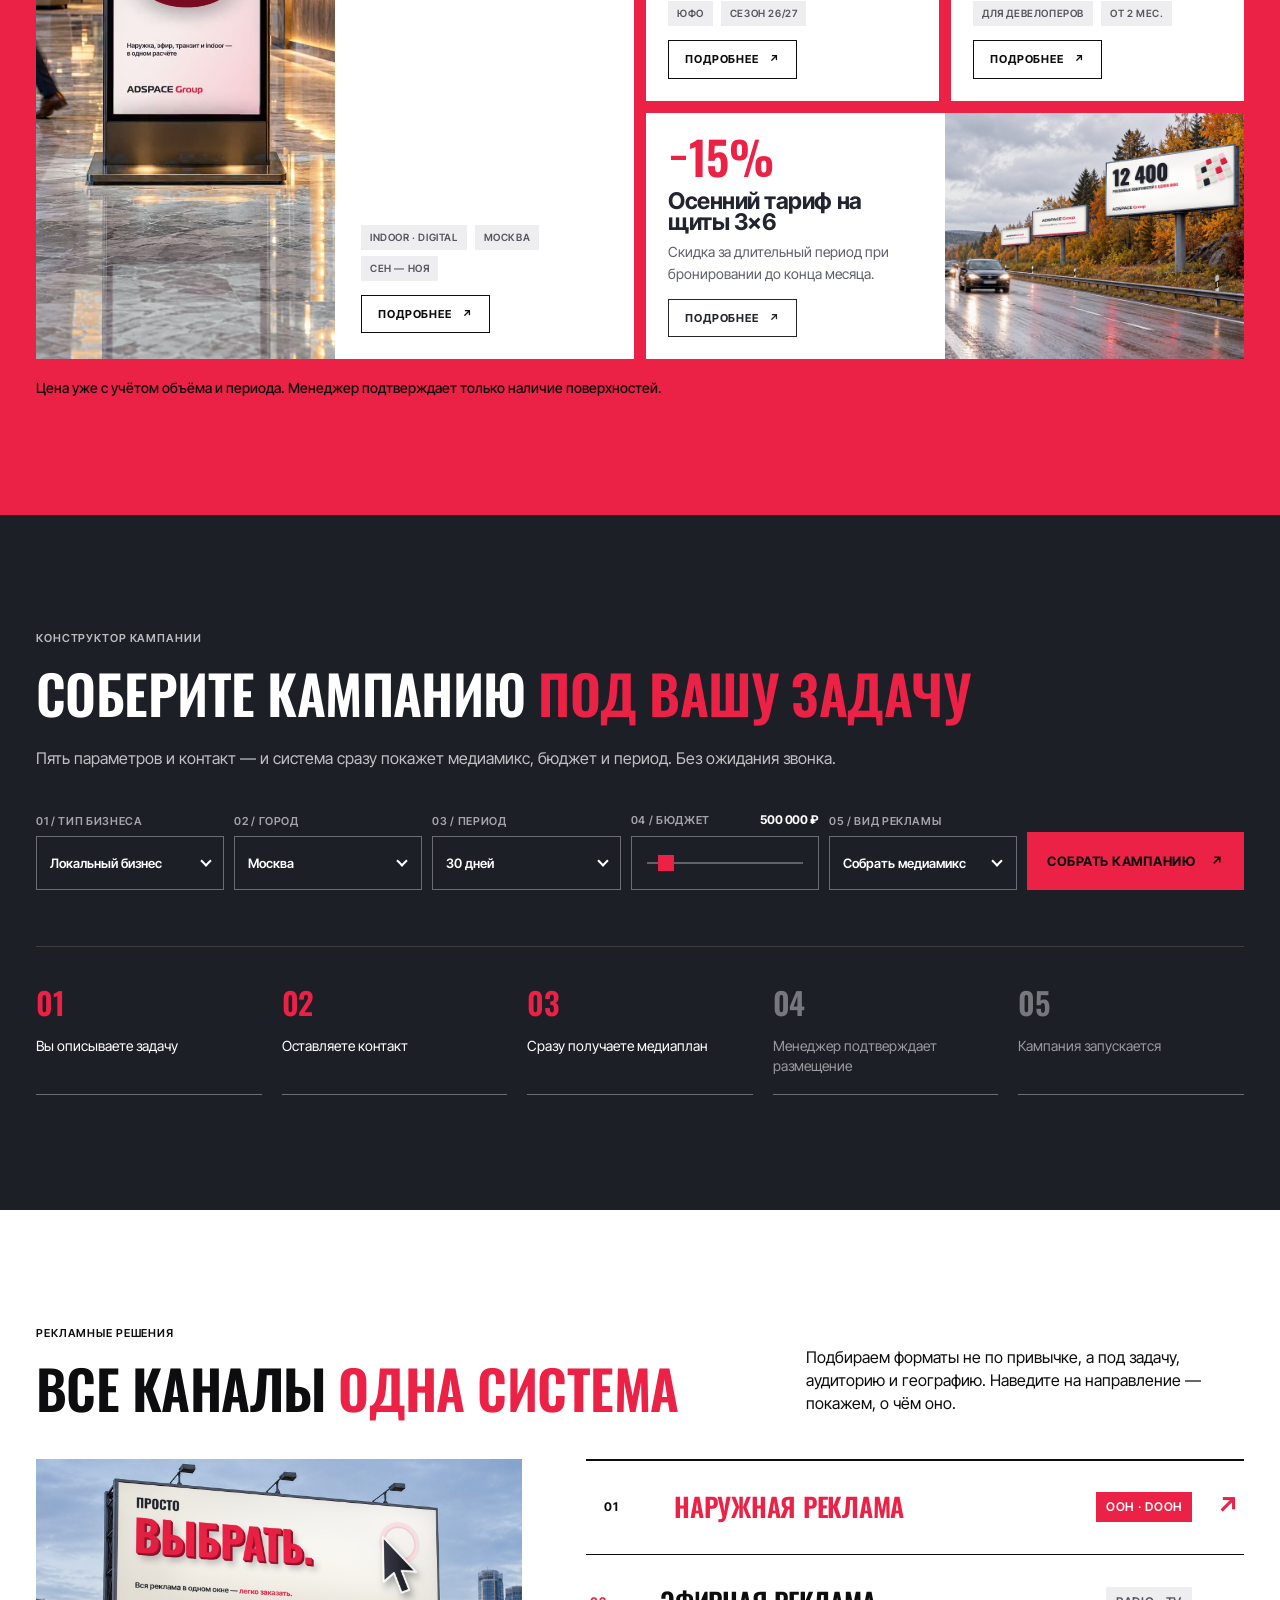
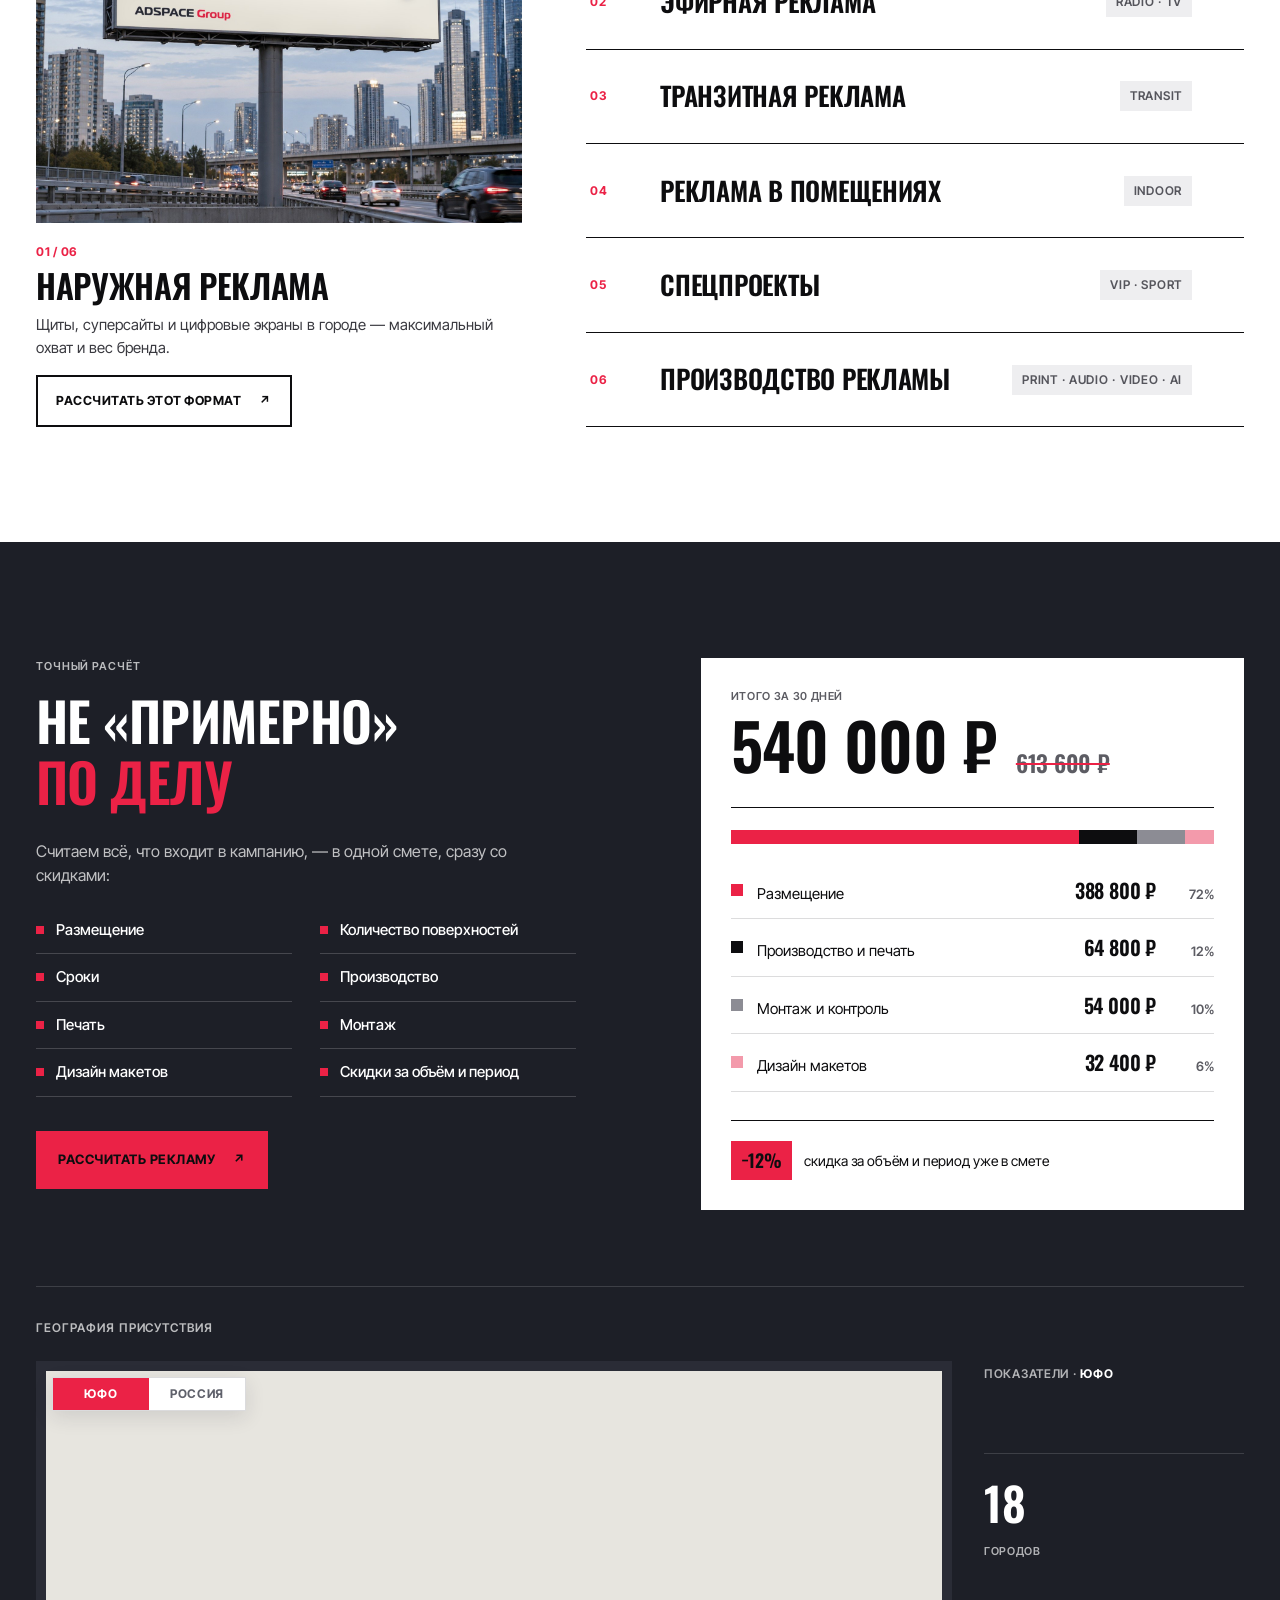
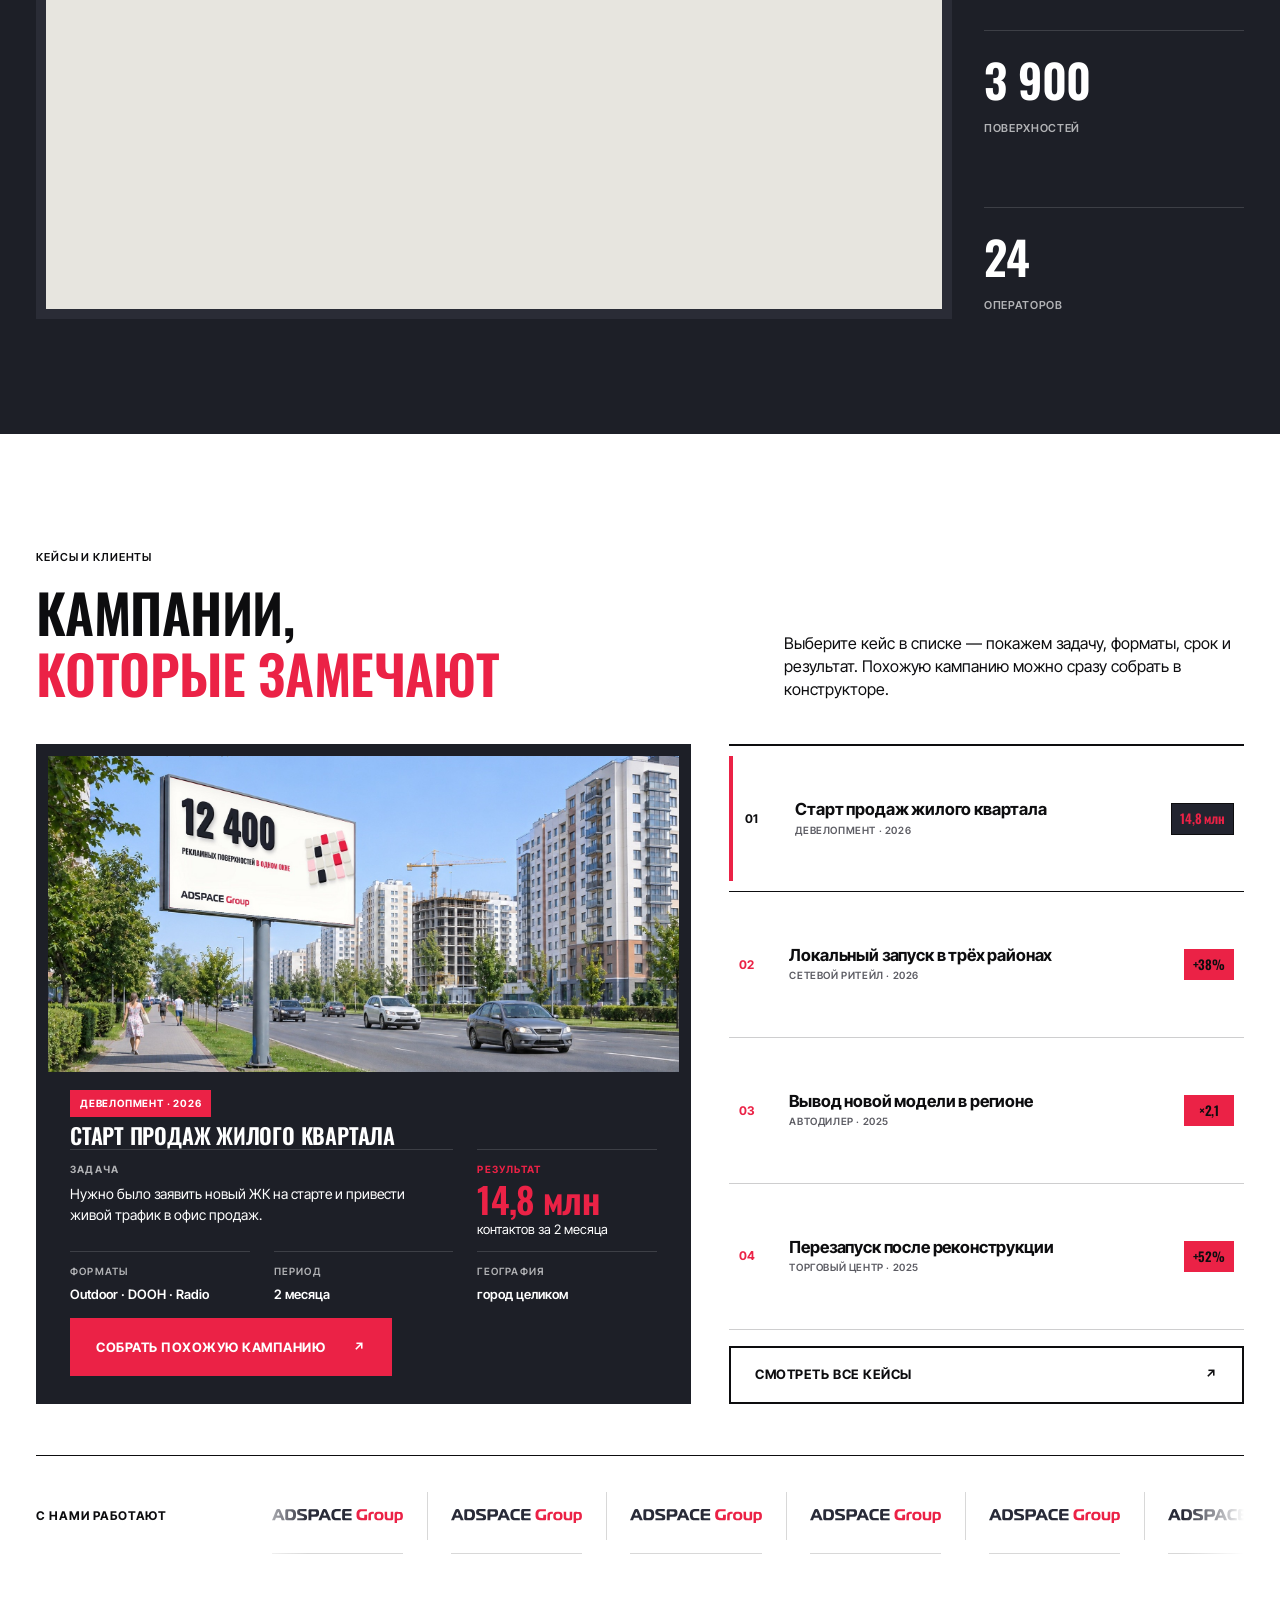
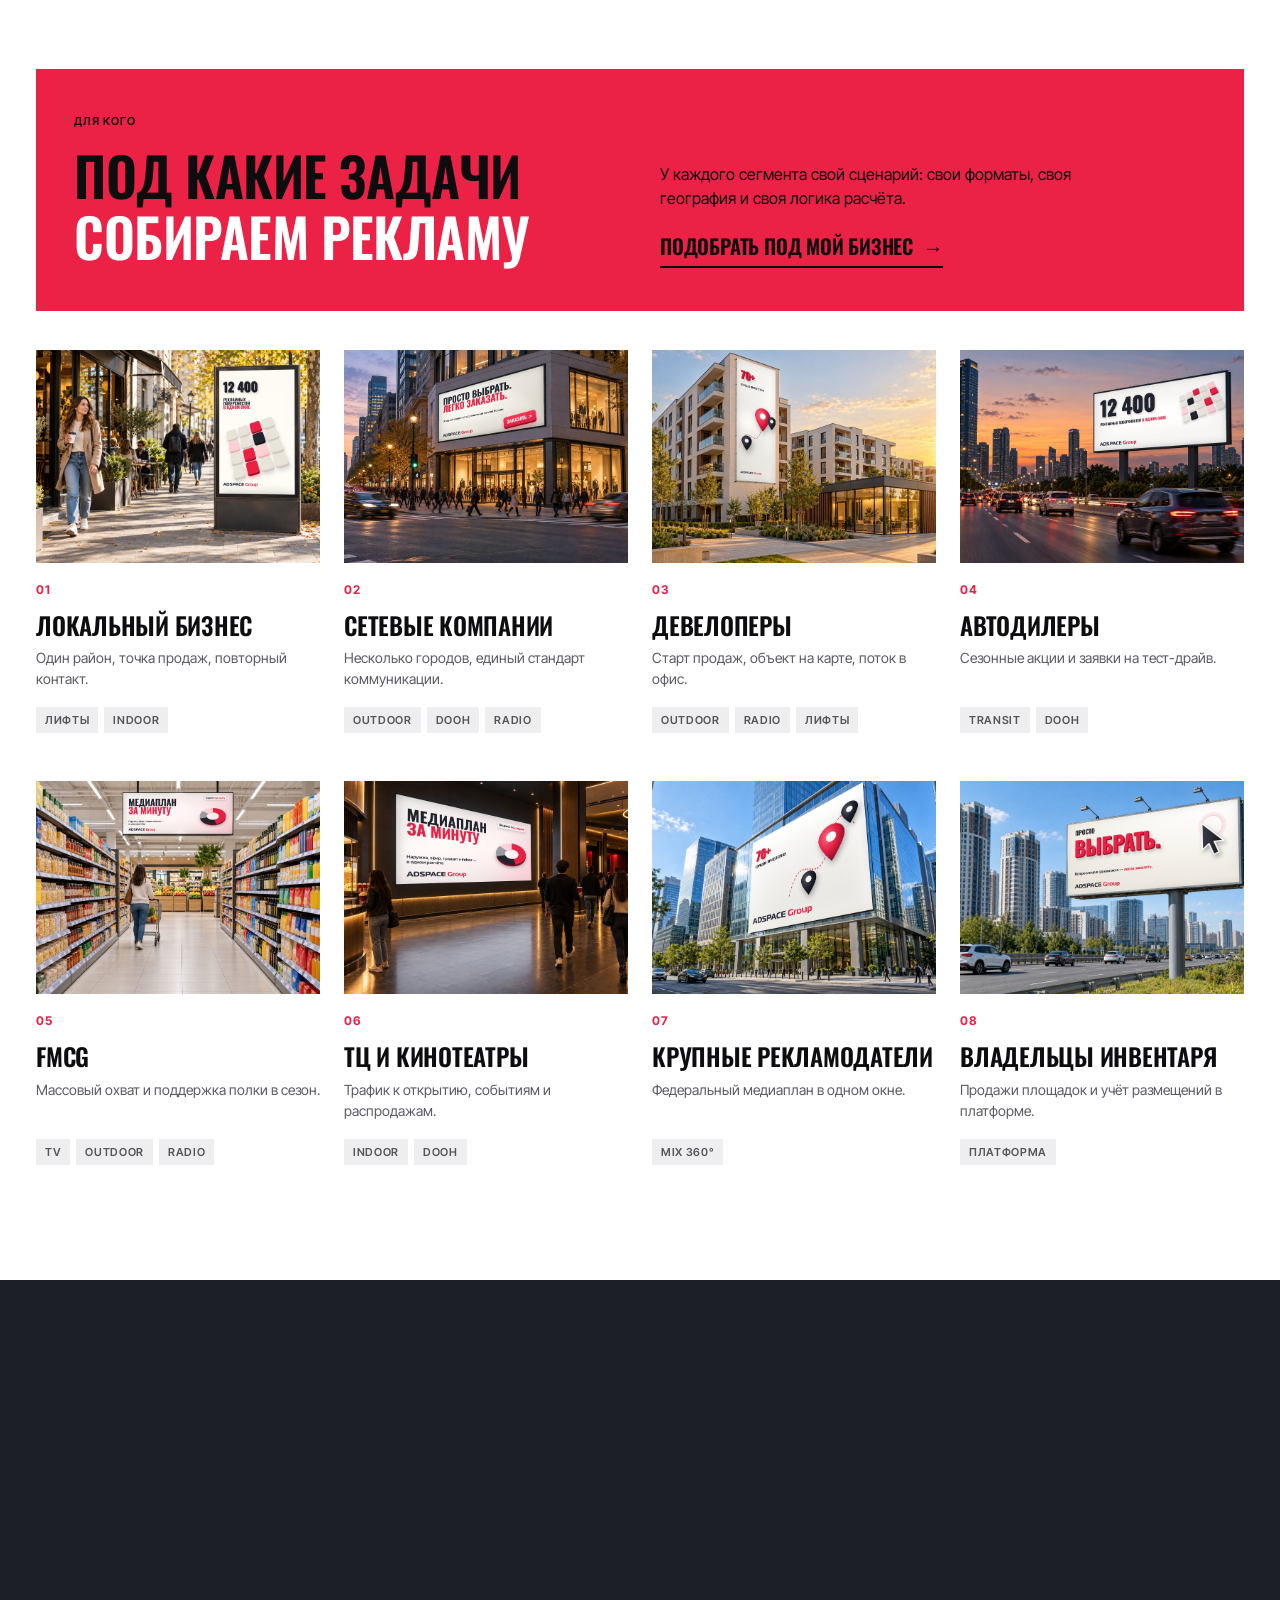
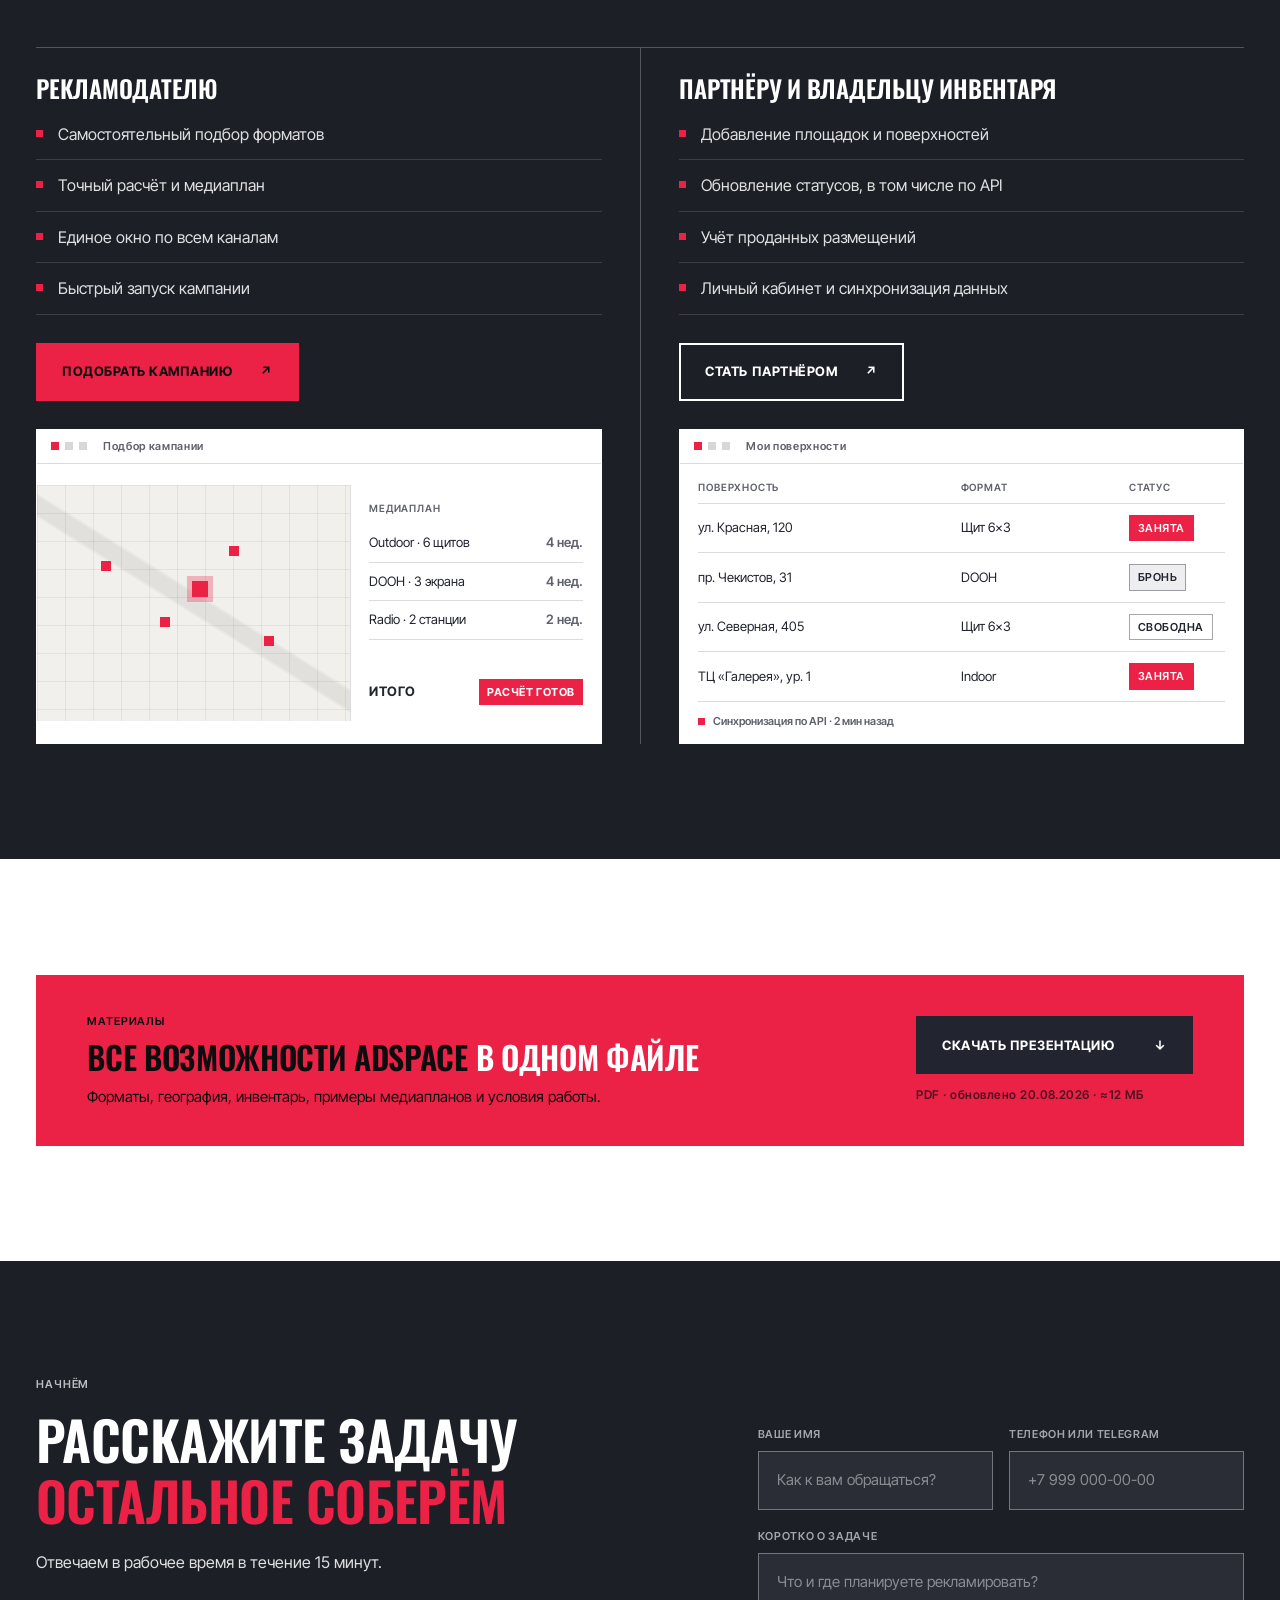
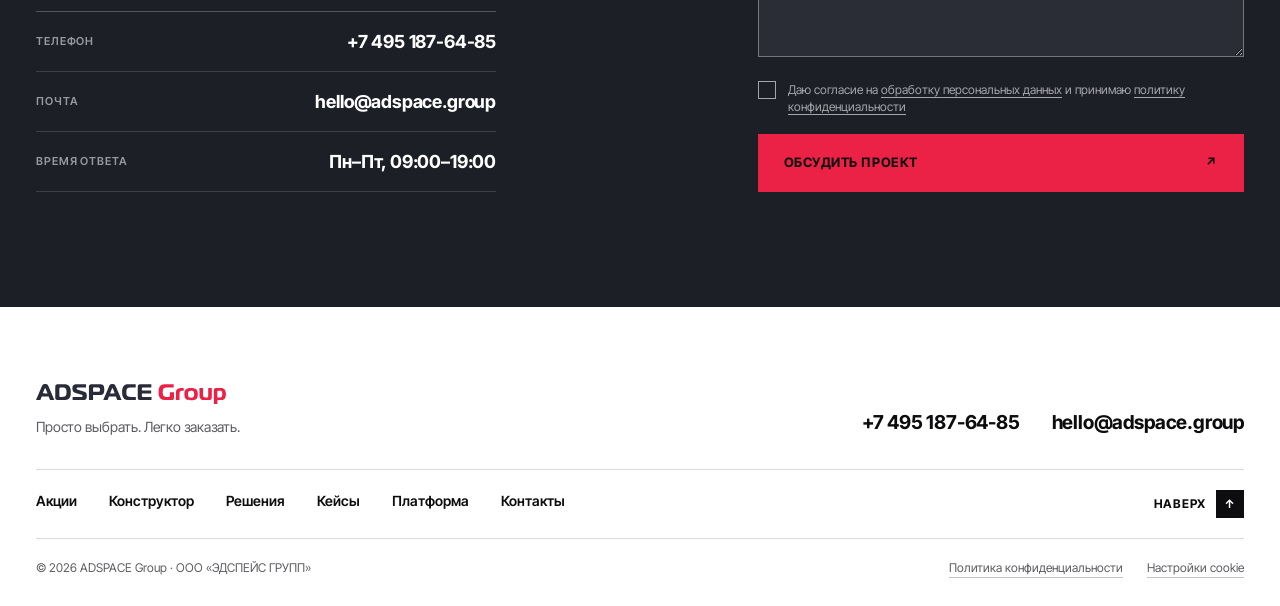
==== commit 6f5d0adf: "design: барабан акций — страница стоит, крутятся только карточки Колесо над барабаном вращает карточ" ====
--- a/design/index.html
+++ b/design/index.html
@@ -30,7 +30,7 @@
     <!-- Правки заказчика 16.10–21.10. -->
     <link rel="stylesheet" href="review2.css?v=19" />
     <!-- Правка 29 (29.10): эффекты блока «Акции», ?promofx=drum|cutout|fly -->
-    <link rel="stylesheet" href="promo-fx.css?v=5" />
+    <link rel="stylesheet" href="promo-fx.css?v=7" />
     <!-- Прелоадер: показываем один раз за сессию, до первой отрисовки.
          ?intro=on — показать снова, ?intro=off — без заставки. -->
     <script>
@@ -1776,7 +1776,7 @@
     </section>
 
     <script src="script.js?v=20"></script>
-    <script src="promo-fx.js?v=4"></script>
+    <script src="promo-fx.js?v=5"></script>
     <!-- Яндекс.Карты. Для рабочего сайта нужен бесплатный API-ключ на домен
          заказчика: добавить &apikey=… в адрес ниже. -->
     <script src="https://api-maps.yandex.ru/2.1/?lang=ru_RU"></script>
--- a/design/promo-fx.css
+++ b/design/promo-fx.css
@@ -66,16 +66,17 @@
 }
 
 /* ── А · барабан ───────────────────────────────────────── */
-/* высота обёртки — путь прокрутки: ~половина экрана на акцию */
-html[data-promofx="drum"] .promos .pr-wrap {
-  height: calc(100vh + 8 * 42vh);
-}
+/* барабан — обычный блок своей высоты: страница не едет,
+   колесо над ним крутит карточки (см. promo-fx.js) */
 html[data-promofx="drum"] .promos .pr-stage {
-  position: sticky;
-  top: 68px;
-  height: calc(100vh - 68px);
+  position: relative;
+  height: clamp(460px, 72vh, 660px);
   perspective: 1800px;
   overflow: hidden;
+}
+/* подпись «Цена уже с учётом…» в барабане не нужна */
+html[data-promofx="drum"] .promos .pr-note {
+  display: none;
 }
 html[data-promofx="drum"] .promos .pr-page,
 html[data-promofx="drum"] .promos .pr-page[hidden] {
@@ -146,8 +147,7 @@
 /* телефон: в барабане фото сверху, текст снизу */
 @media (max-width: 720px) {
   html[data-promofx="drum"] .promos .pr-stage {
-    top: 60px;
-    height: calc(100vh - 60px);
+    height: min(80vh, 640px);
     perspective: 1200px;
   }
   html[data-promofx="drum"] .promos .pr-card,
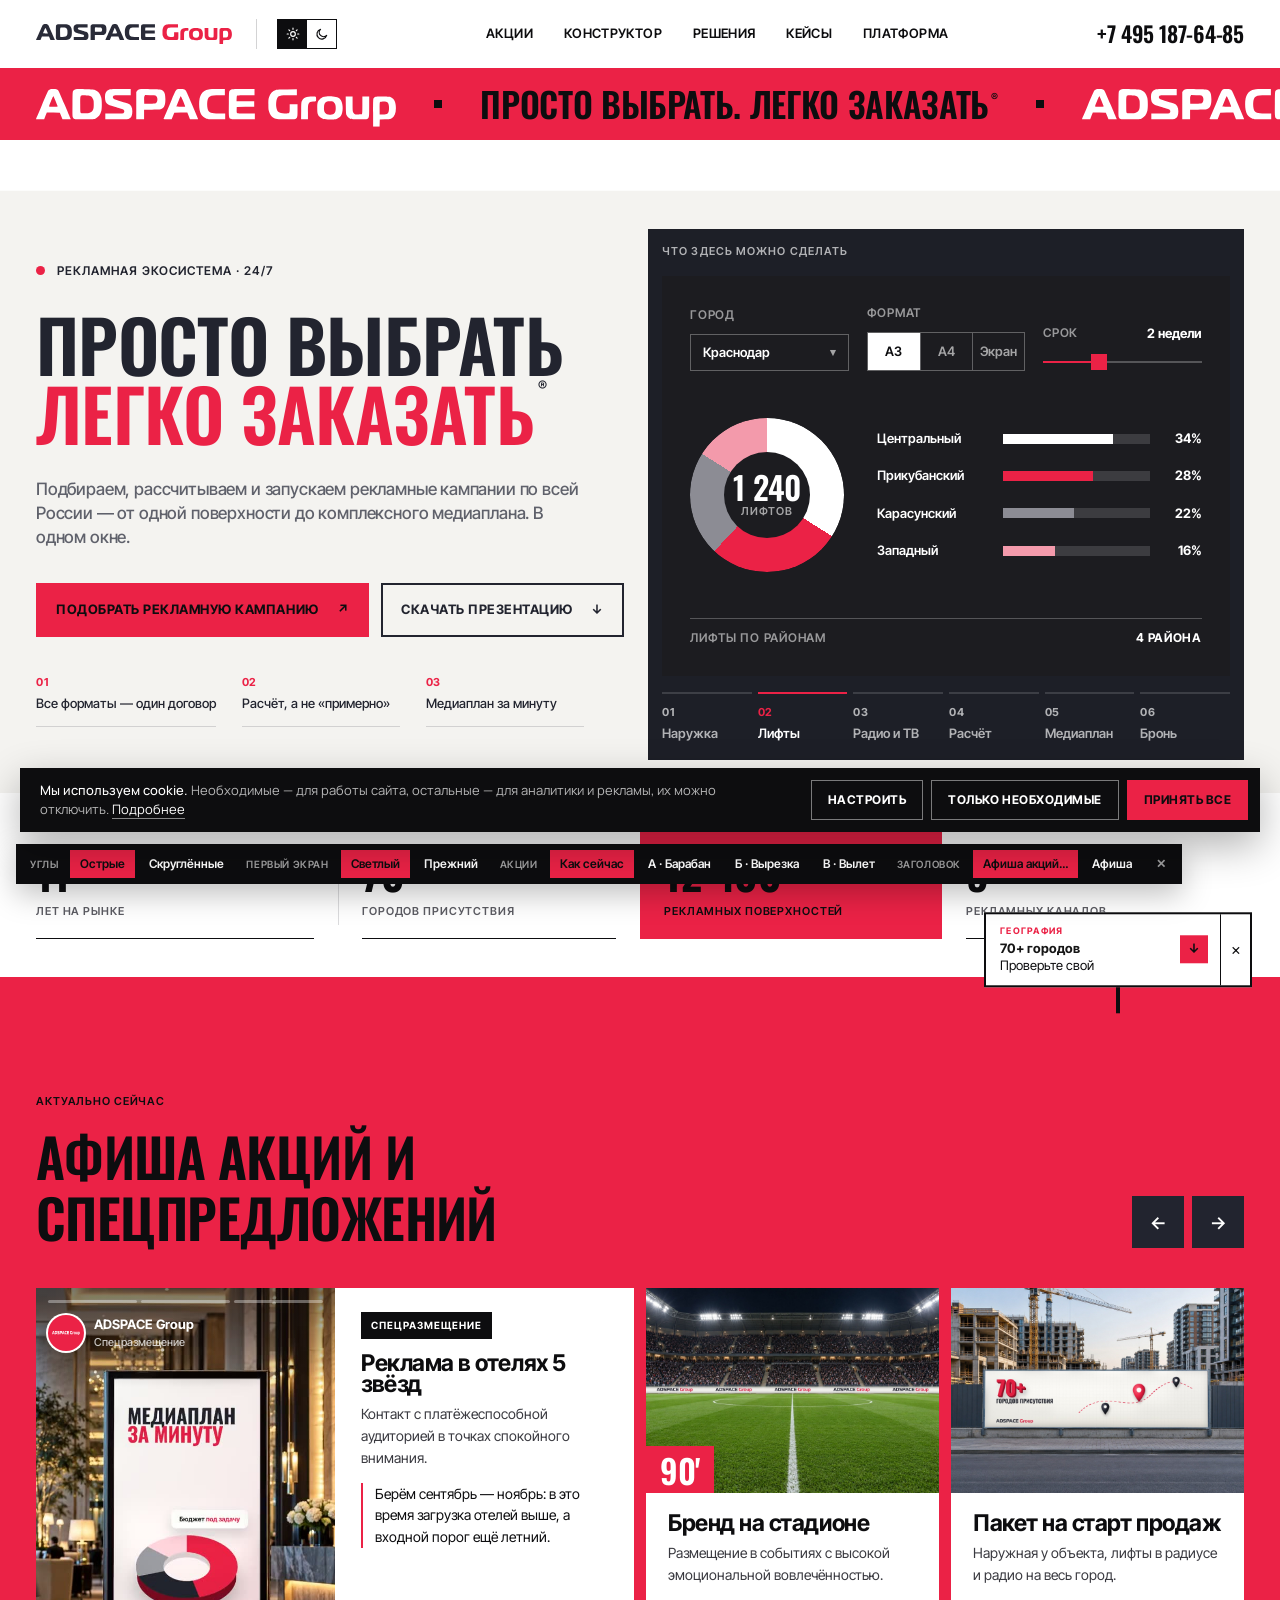
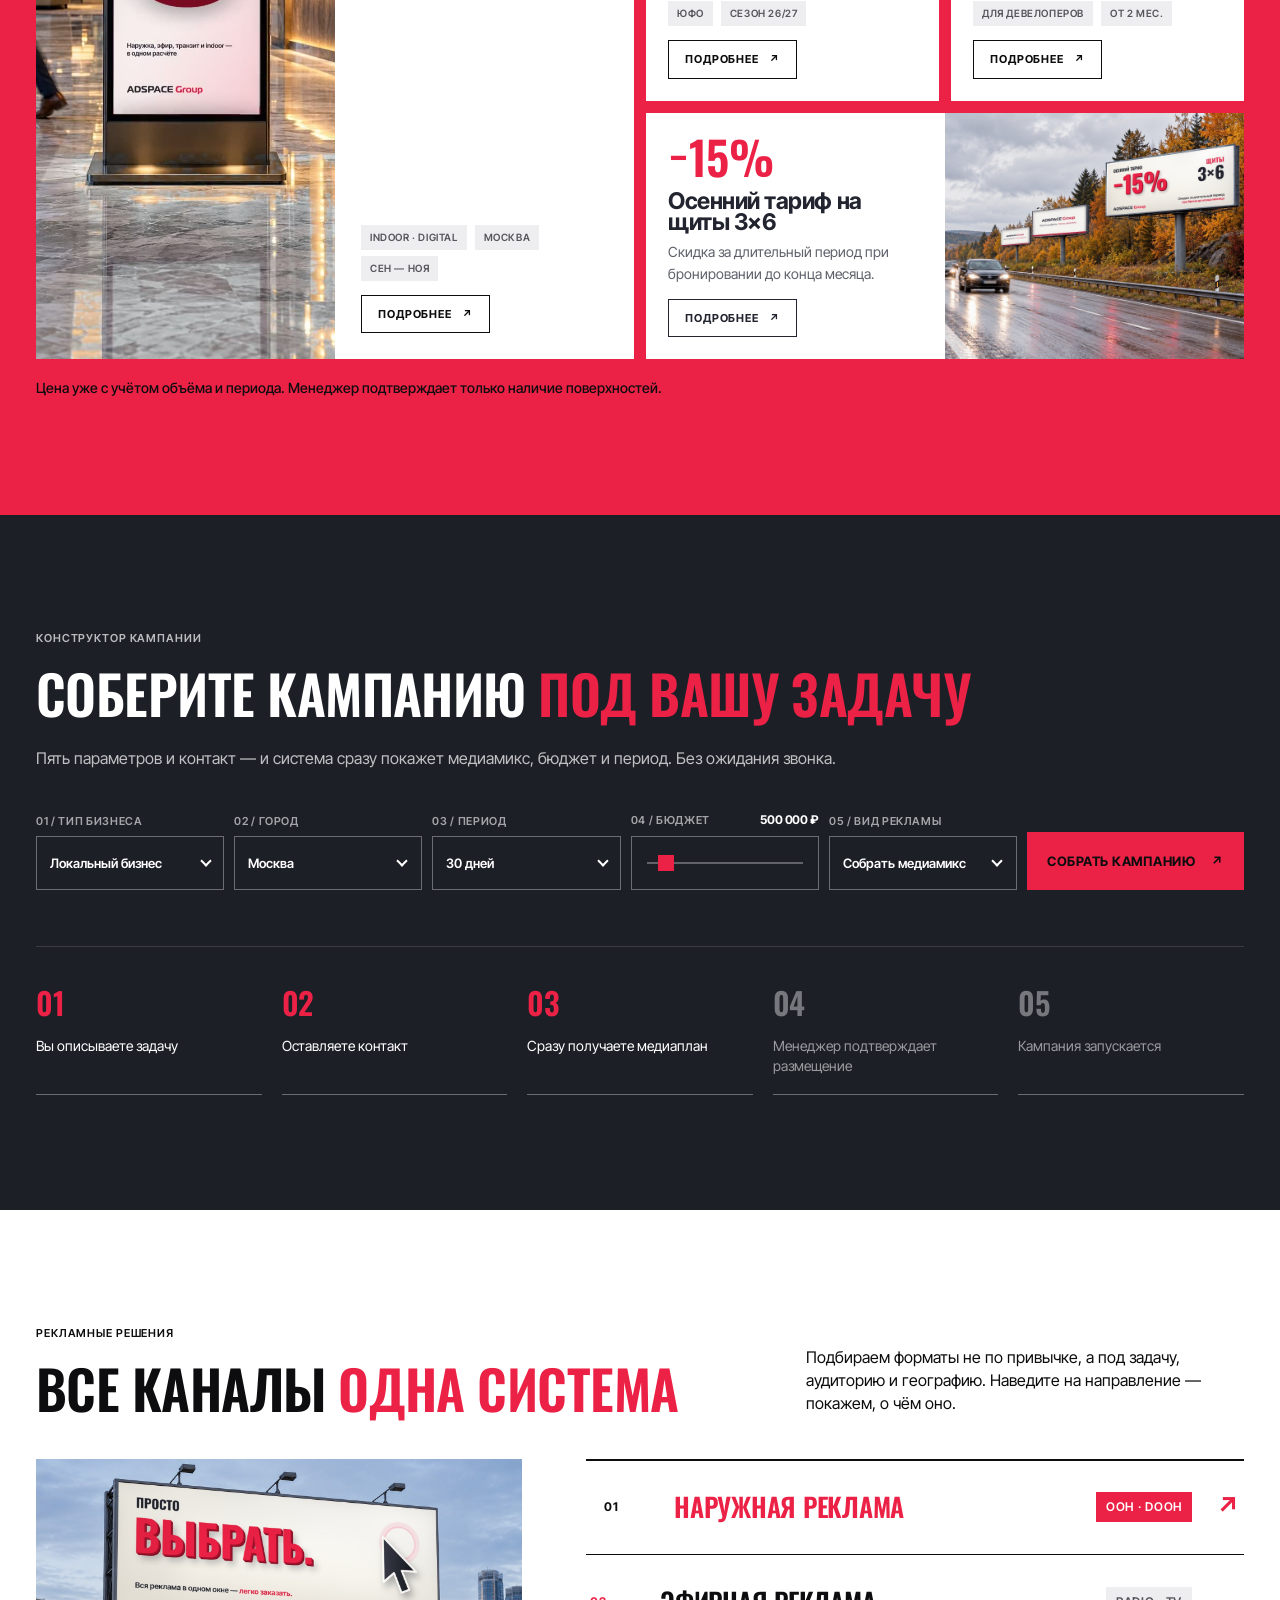
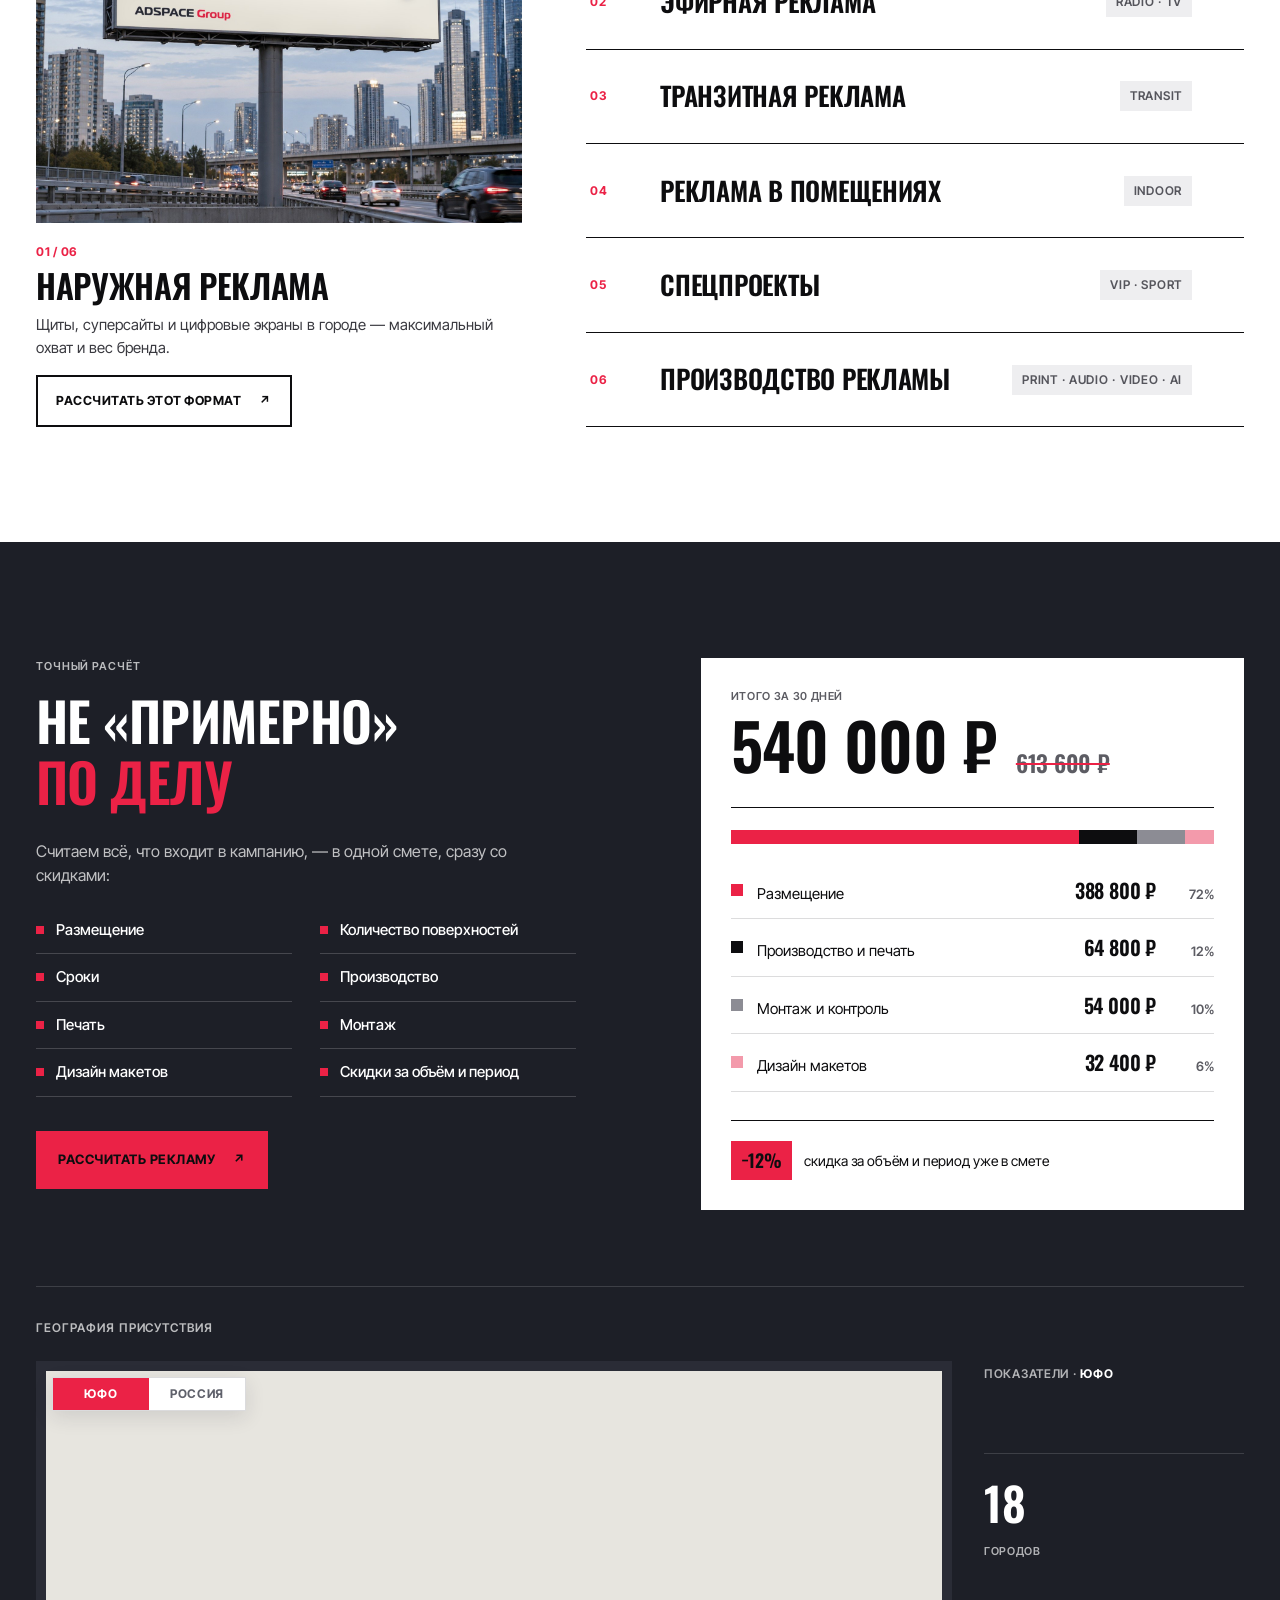
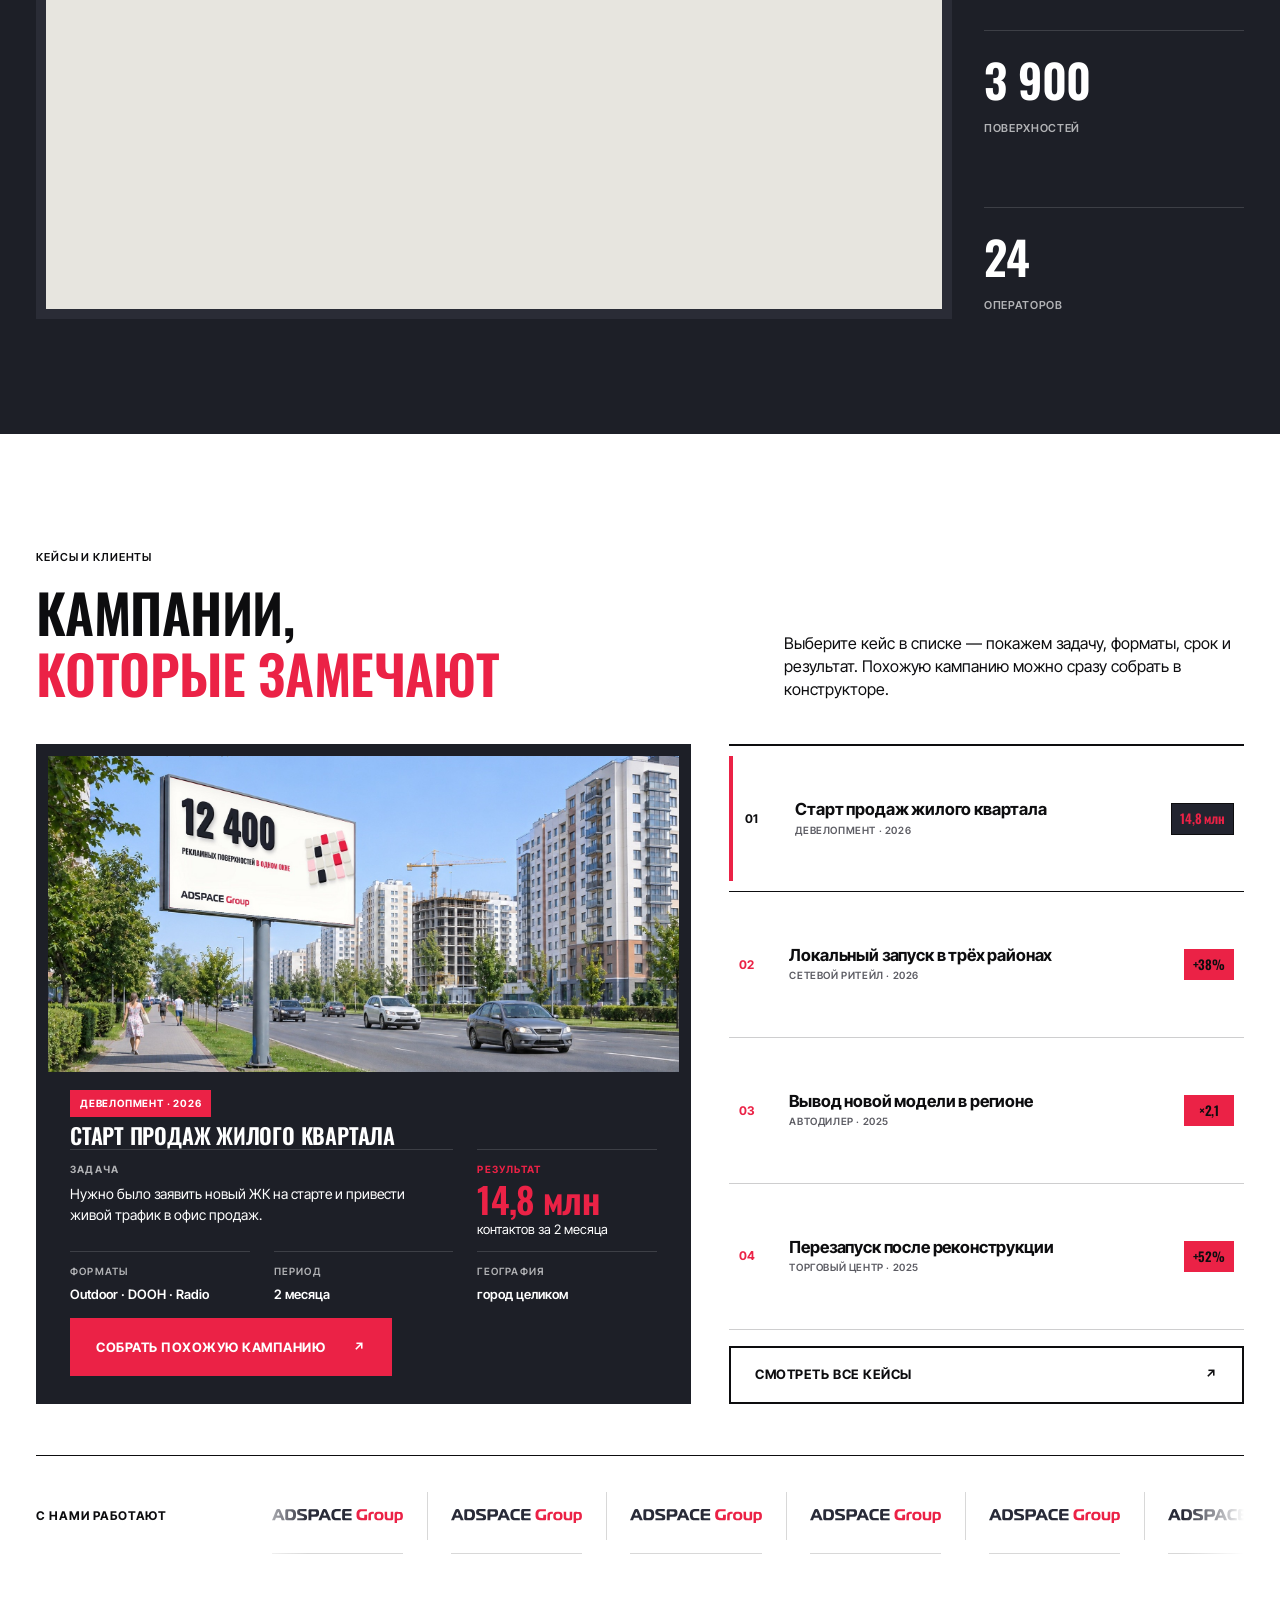
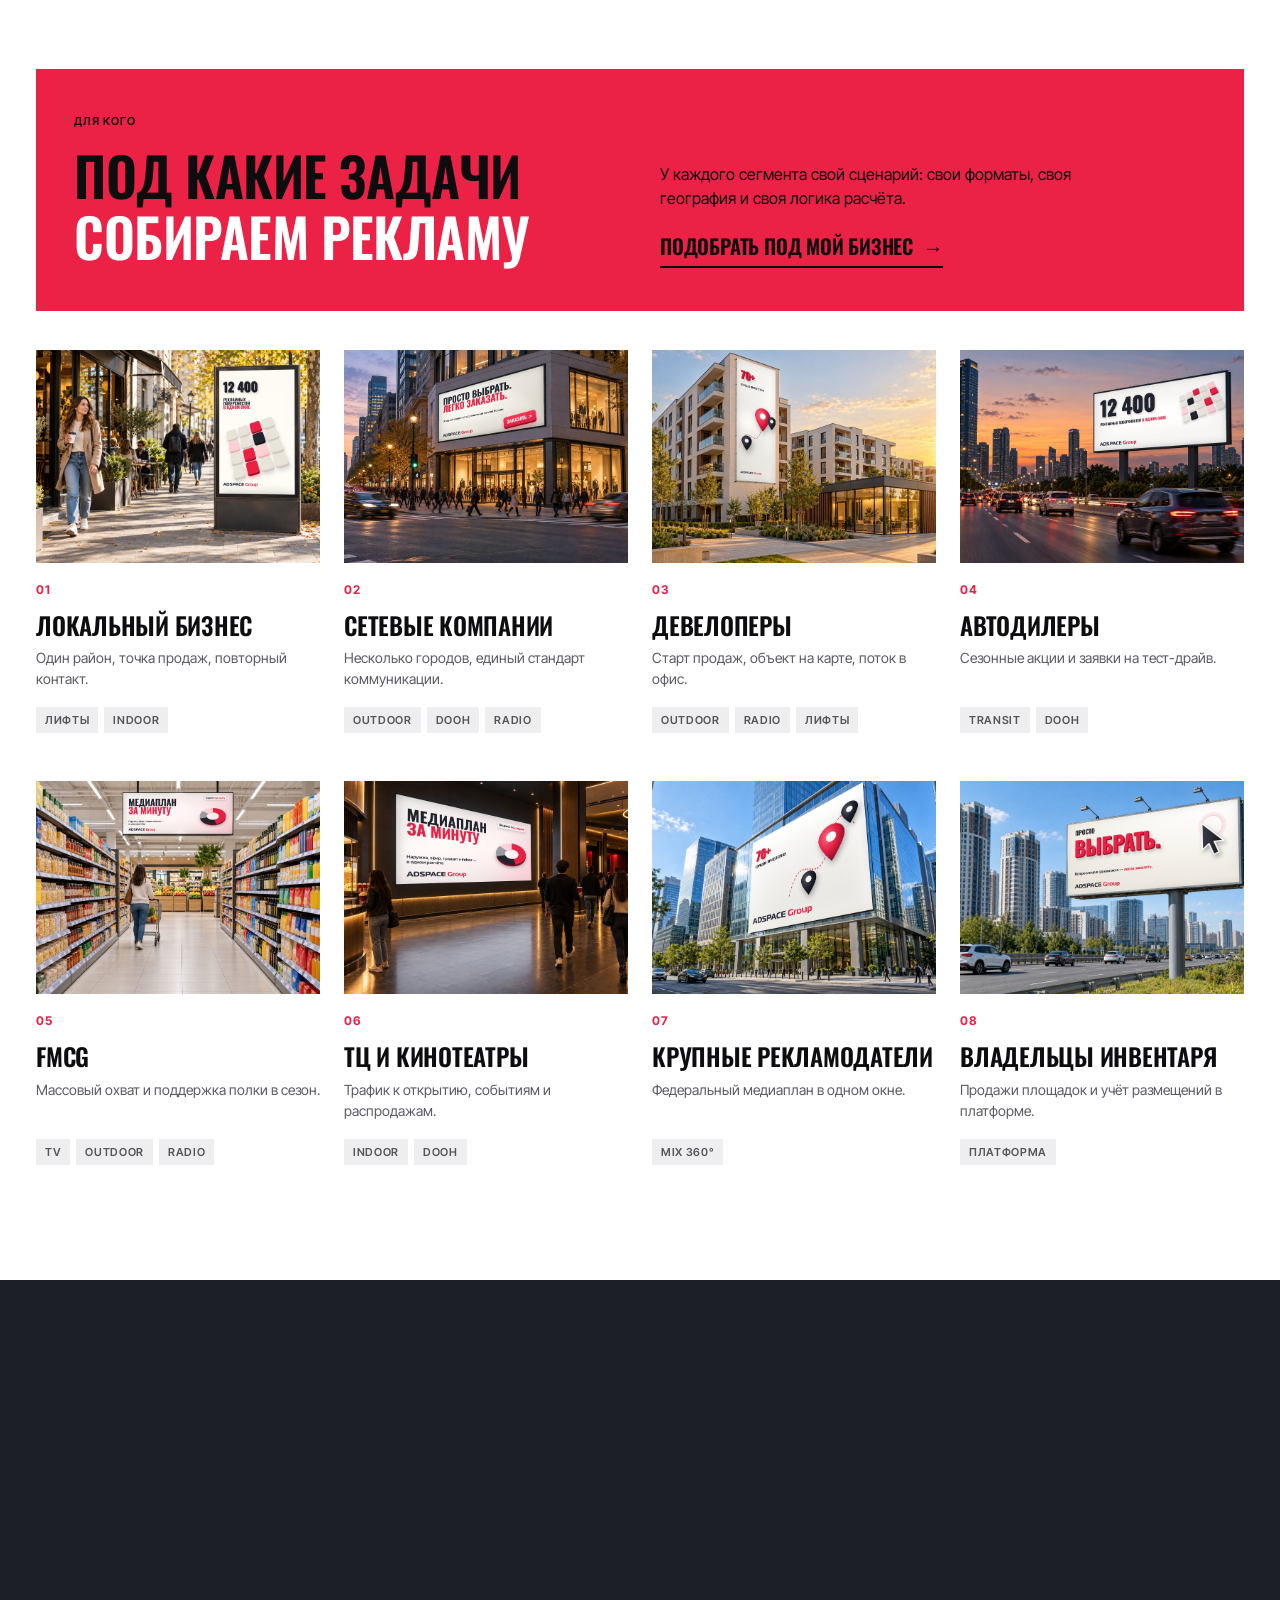
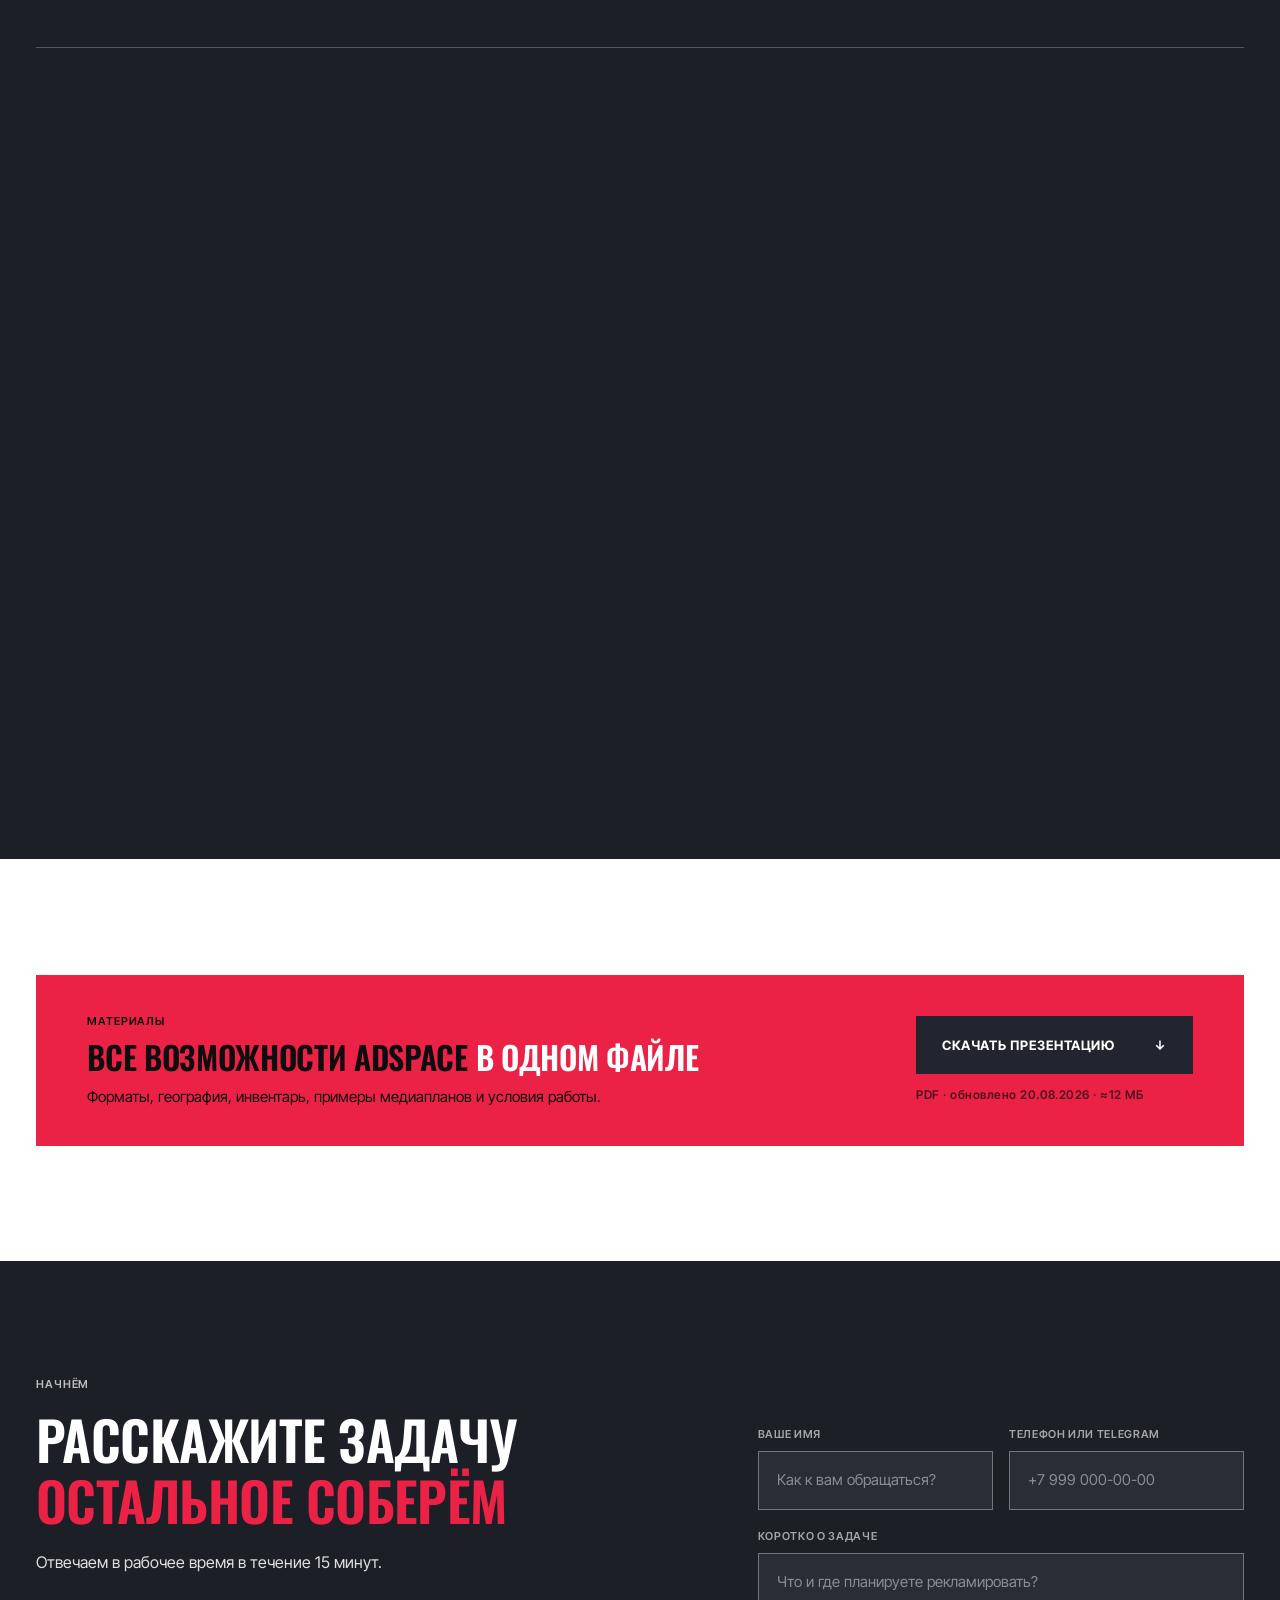
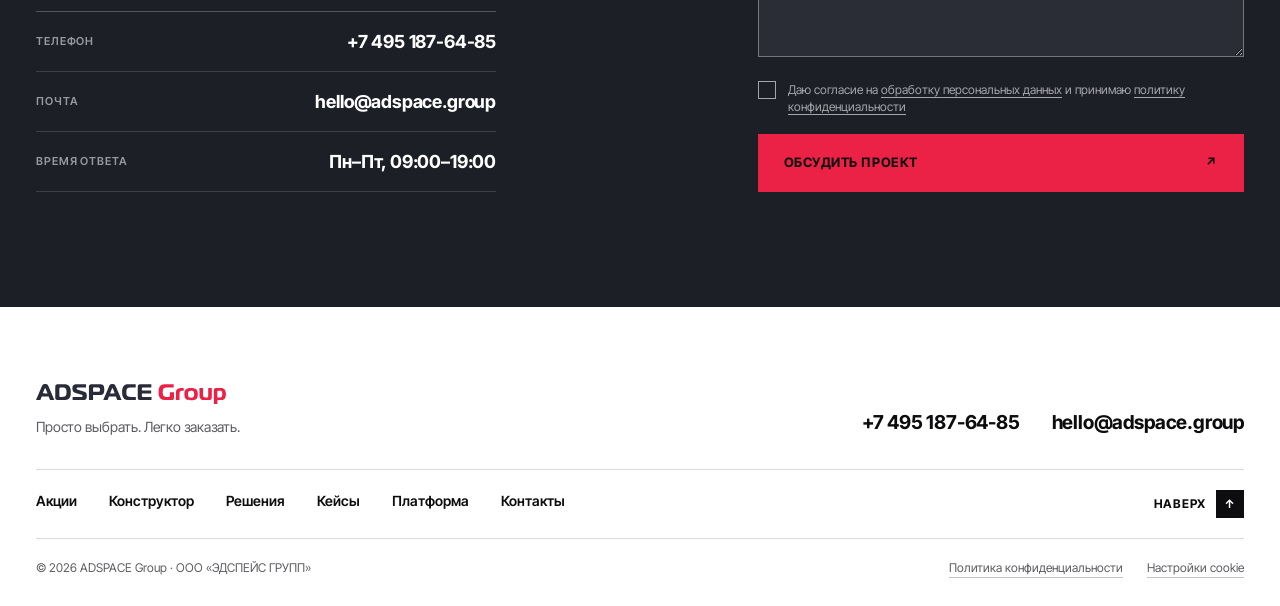
==== commit 47c15ab0: "design: скругления в брони, «Решениях», шаге контакта и окне акции; ровный флажок; креатив «−15%» на" ====
--- a/design/index.html
+++ b/design/index.html
@@ -28,7 +28,7 @@
     <!-- Правки заказчика 13.10–15.10 и переключатели вариантов. -->
     <link rel="stylesheet" href="review.css?v=10" />
     <!-- Правки заказчика 16.10–21.10. -->
-    <link rel="stylesheet" href="review2.css?v=19" />
+    <link rel="stylesheet" href="review2.css?v=21" />
     <!-- Правка 29 (29.10): эффекты блока «Акции», ?promofx=drum|cutout|fly -->
     <link rel="stylesheet" href="promo-fx.css?v=7" />
     <!-- Прелоадер: показываем один раз за сессию, до первой отрисовки.
@@ -519,7 +519,7 @@
             <article class="pr-card pr-card--wide" data-tentative="акция демонстрационная">
               <div class="pr-media" aria-hidden="true">
                 <div class="dz-frame" style="--px: 0.8; --py: 0.3">
-                  <img src="assets/photos-light/promo-boards.jpg" alt="" loading="lazy" />
+                  <img src="assets/photos-light/promo-boards.jpg?v=2" alt="" loading="lazy" />
                   <span class="dz-board dz-board--boards"><b>Ваш бренд</b></span>
                 </div>
               </div>
--- a/design/review2.css
+++ b/design/review2.css
@@ -921,3 +921,68 @@
 html:not([data-hero="dark"]) .hero :is(.stage-screen, .scene--outdoor, .scene--indoor, .scene--broadcast) {
   background: var(--rv-mid-2);
 }
+
+/* ── 33 · скругления, которых не хватало (правка 06.11) ──────
+   Тот же принцип, что в «22»: крупная панель — --rv-r,
+   всё вложенное — --rv-r-sm. В остром варианте переменные = 0. */
+
+/* корзина в «Брони» на первом экране */
+html:not([data-corners="sharp"]) .dz-book-cart {
+  border-radius: var(--rv-r-sm);
+}
+html:not([data-corners="sharp"]) .dz-book-cart b {
+  border-radius: calc(var(--rv-r-sm) - 4px);
+}
+
+/* «Рассчитать этот формат» в «Решениях» — кнопка, как остальные */
+html:not([data-corners="sharp"]) .solutions .preview-meta .text-link {
+  border-radius: var(--rv-r-sm);
+}
+
+/* шаг контакта в конструкторе: панель, крестик, плашки параметров, поля */
+html:not([data-corners="sharp"]) .builder-gate {
+  border-radius: var(--rv-r);
+}
+html:not([data-corners="sharp"]) :is(
+    .gate-close,
+    .result-head button,
+    .gate-summary li,
+    .builder-gate input:not([type="checkbox"])
+  ) {
+  border-radius: var(--rv-r-sm) !important;
+}
+
+/* окно акции: тёмная колонка (фото + карта) — одна скруглённая
+   карточка; фото внутри неё без своих углов, шов с картой прямой */
+html:not([data-corners="sharp"]) .promo-modal-media {
+  border-radius: var(--rv-r);
+  overflow: hidden;
+}
+html:not([data-corners="sharp"]) .promo-modal-media .promo-modal-photo {
+  border-radius: 0;
+}
+
+/* флажок согласия: квадрат по центру первой строки, галочка по центру квадрата */
+.dz-consent {
+  align-items: flex-start;
+}
+.dz-consent-box {
+  margin-top: calc((1.45em - 18px) / 2);
+}
+.dz-consent input[type="checkbox"] {
+  top: calc((1.45em - 18px) / 2);
+  left: 0;
+}
+.dz-consent-box::after {
+  left: 50%;
+  top: 45%;
+  width: 5px;
+  height: 9px;
+  transform: translate(-50%, -50%) rotate(45deg) scale(0.4);
+}
+.dz-consent input:checked + .dz-consent-box::after {
+  transform: translate(-50%, -50%) rotate(45deg) scale(1);
+}
+html:not([data-corners="sharp"]) .dz-consent-box {
+  border-radius: 4px;
+}
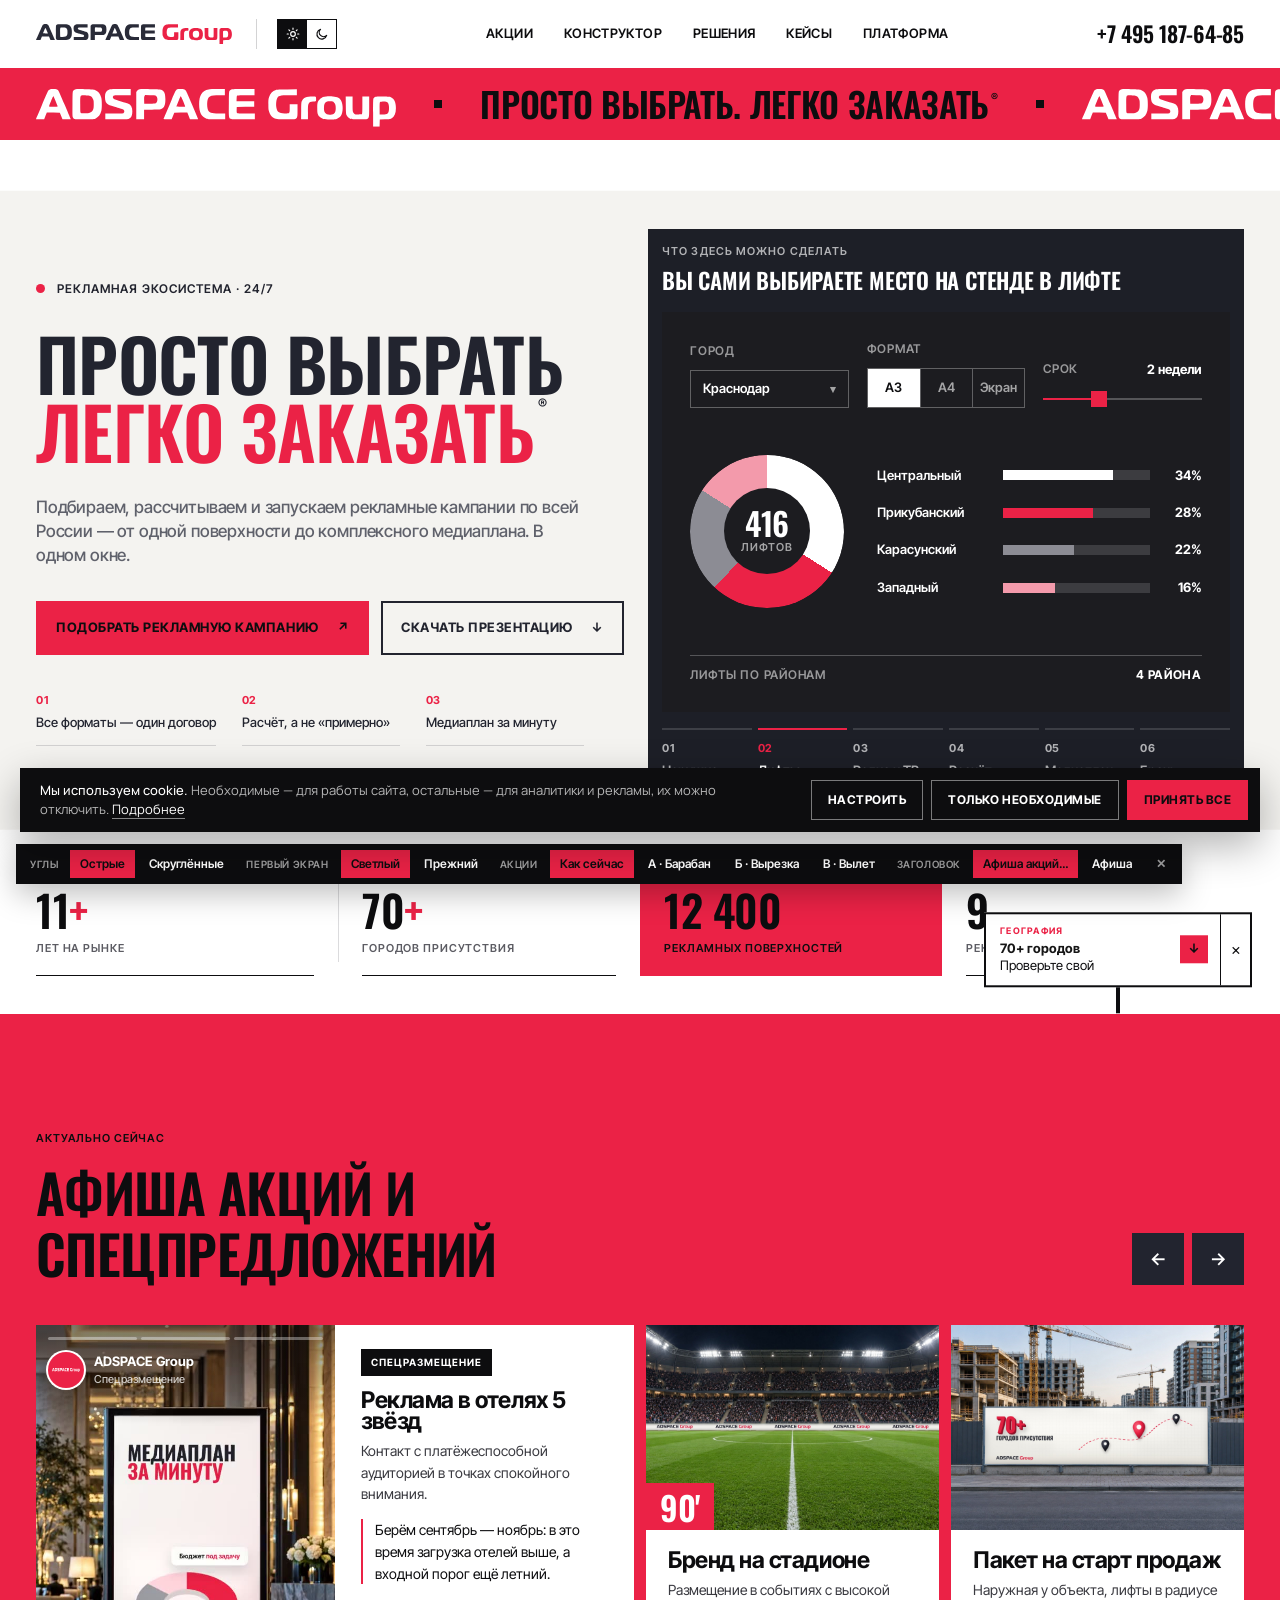
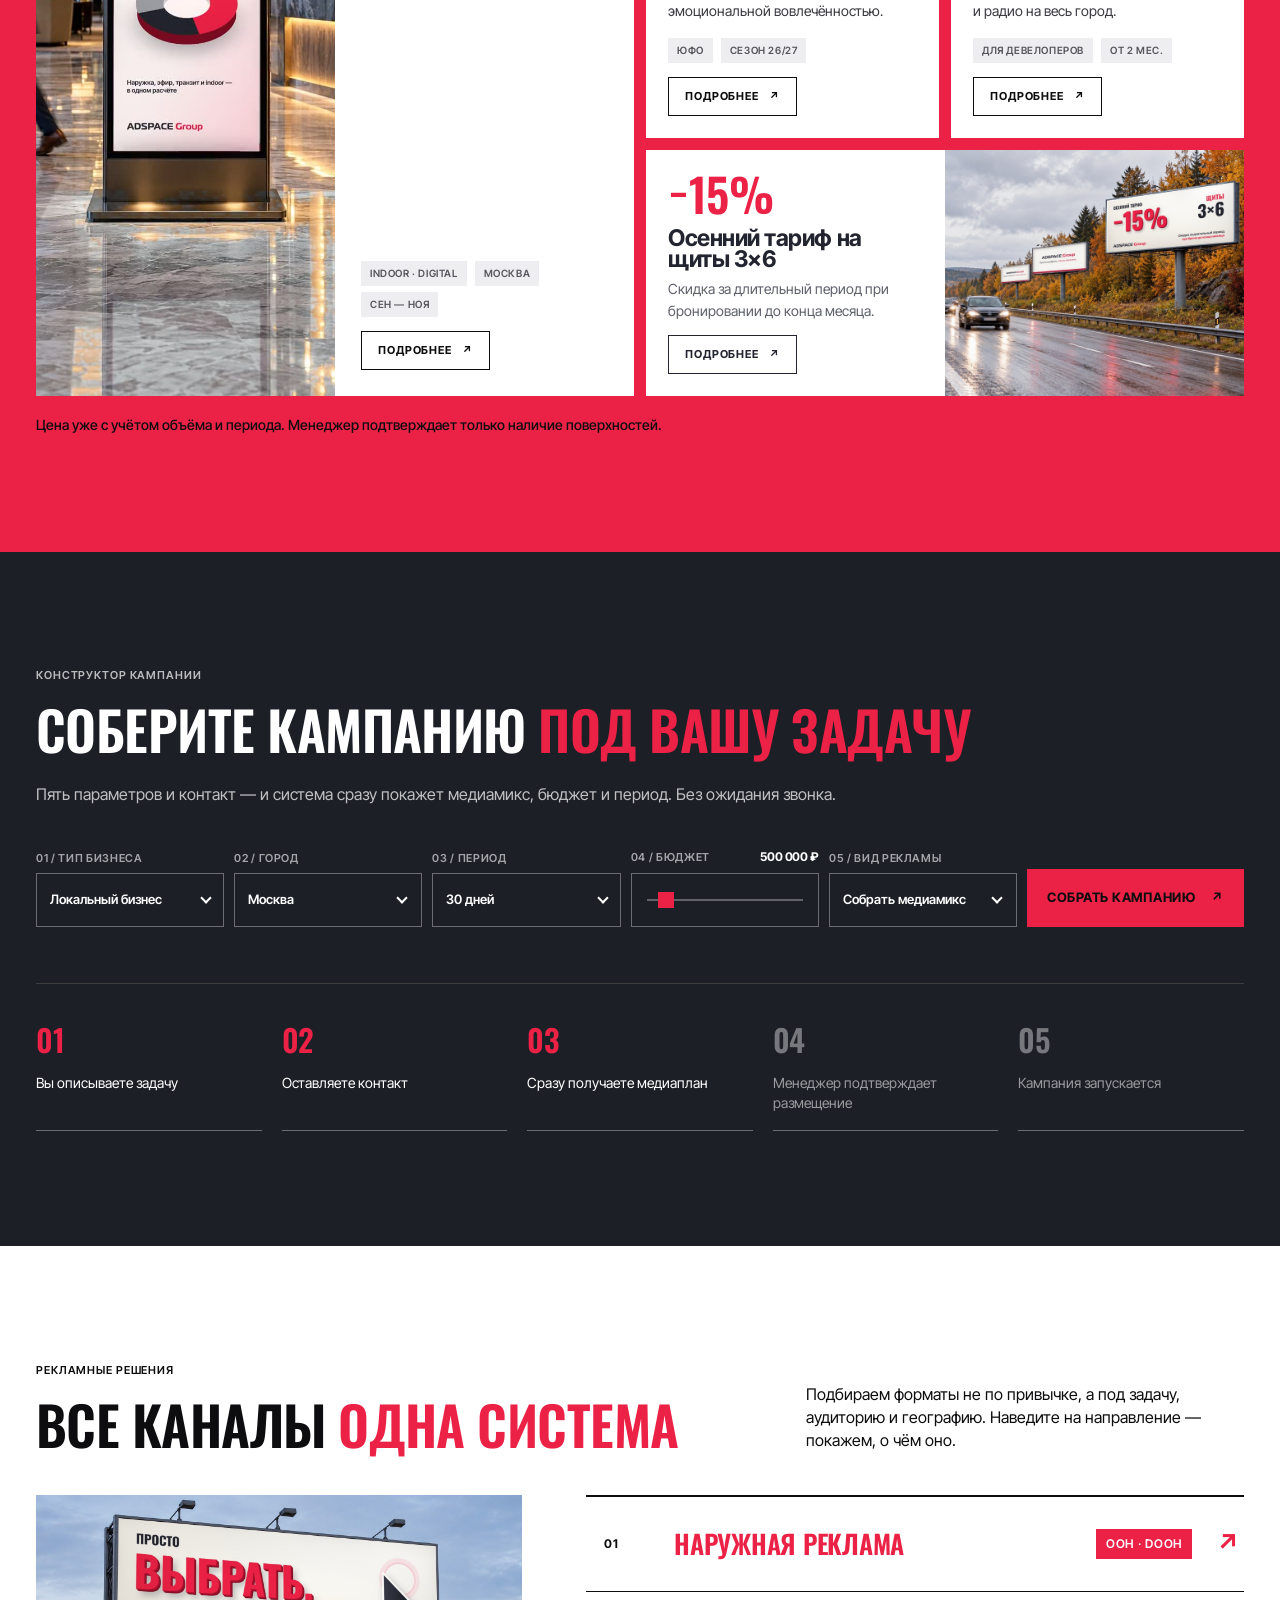
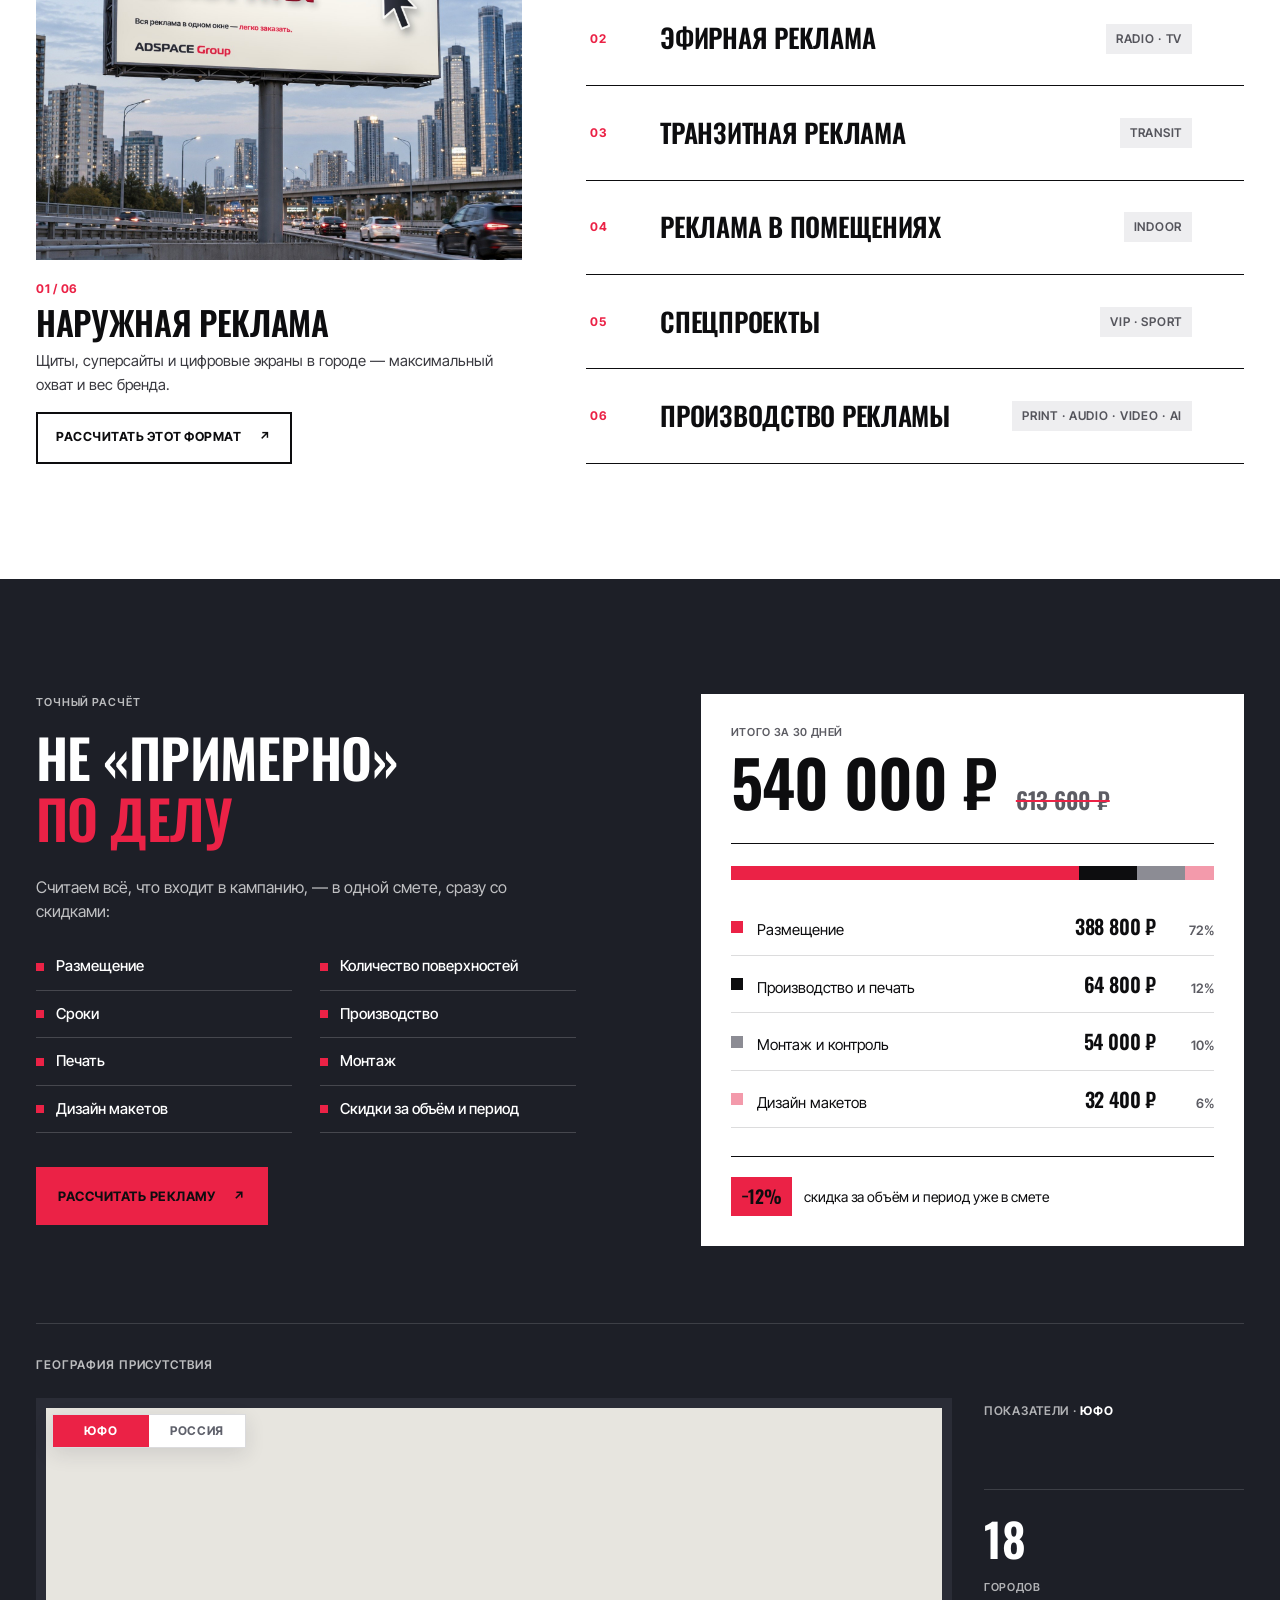
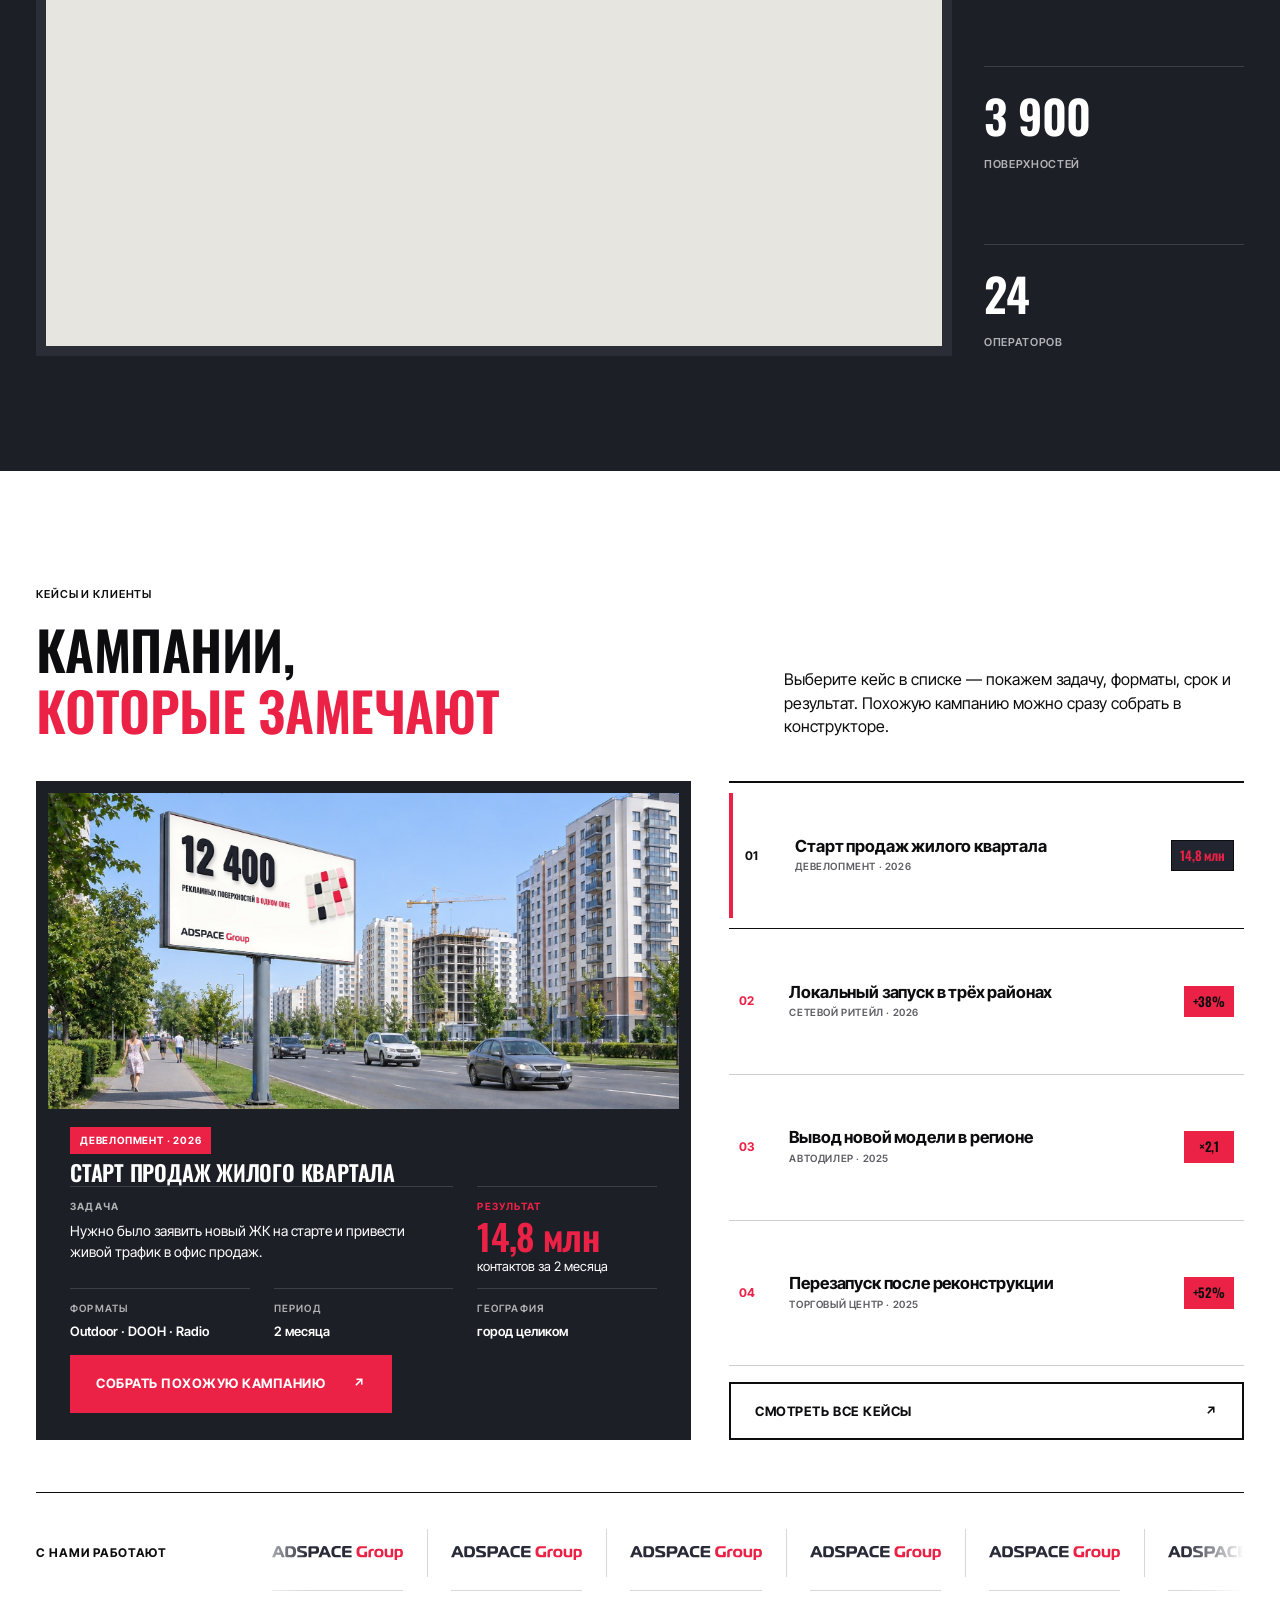
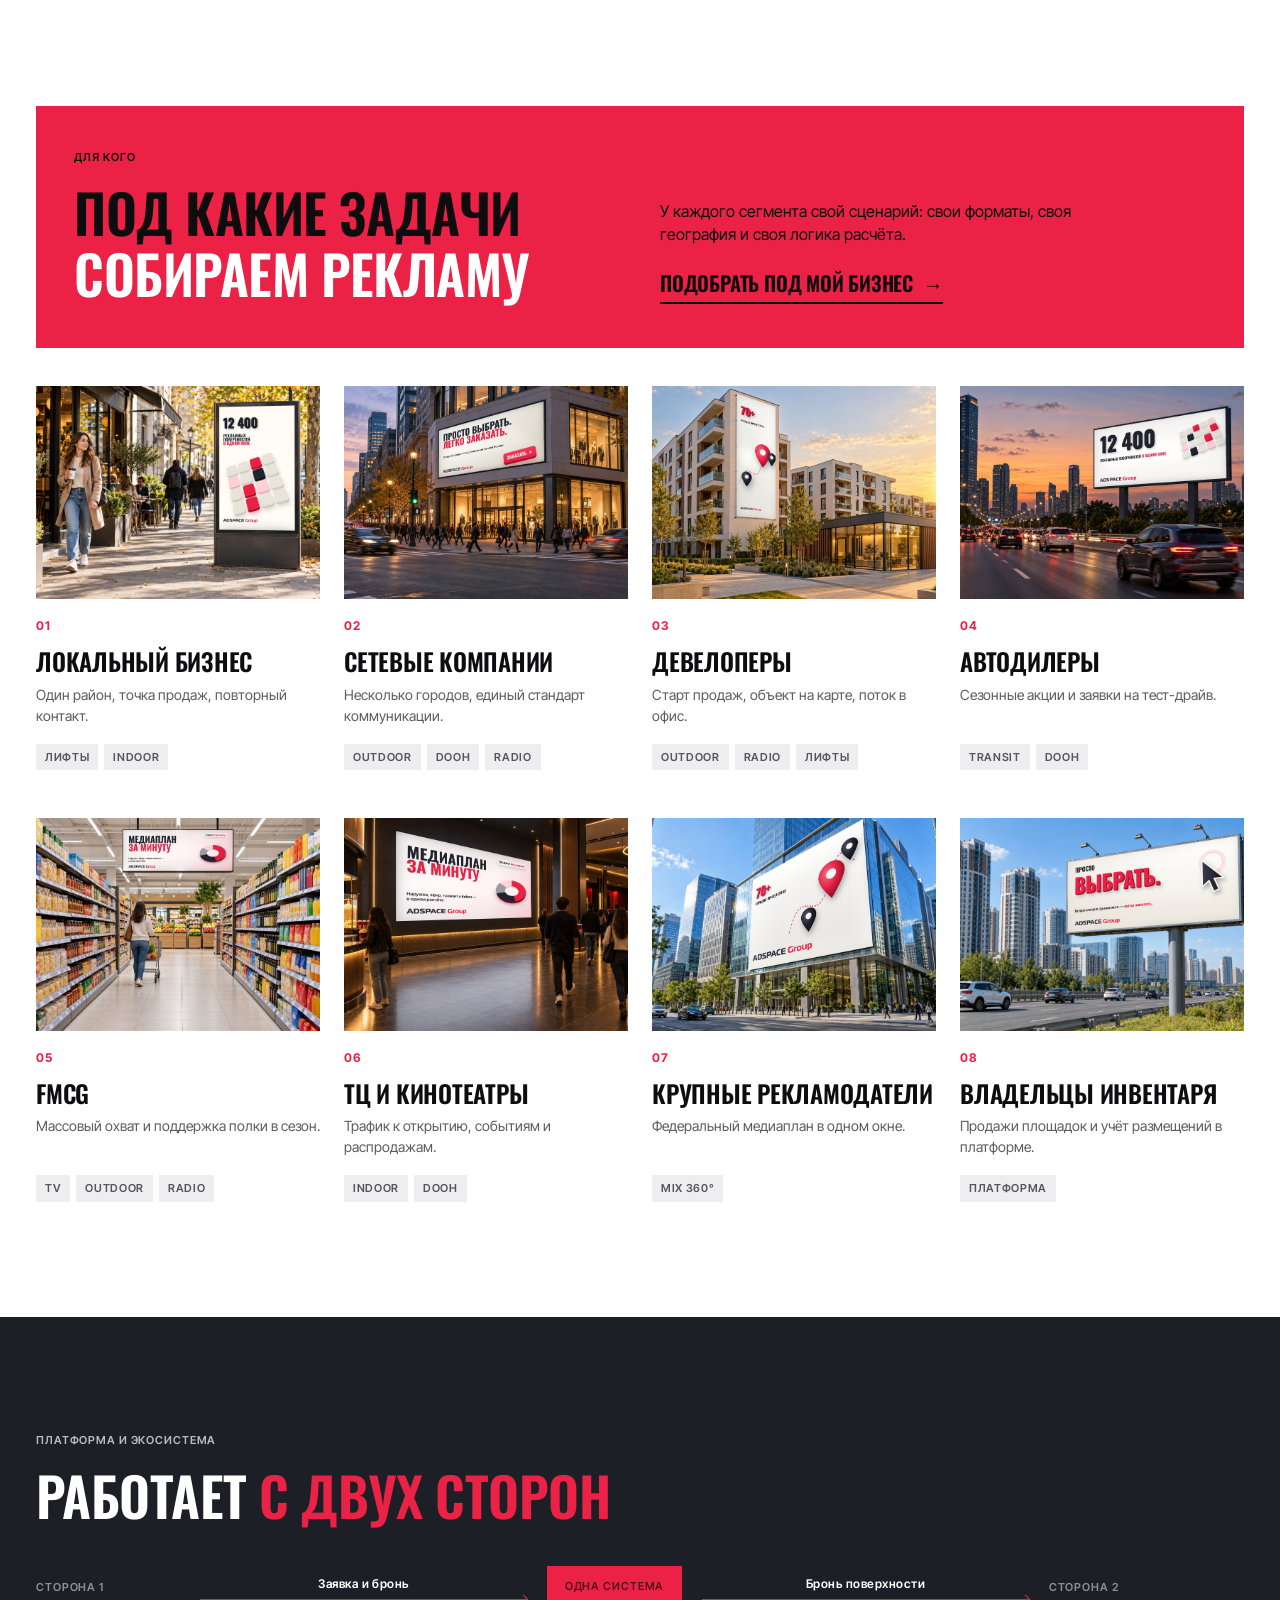
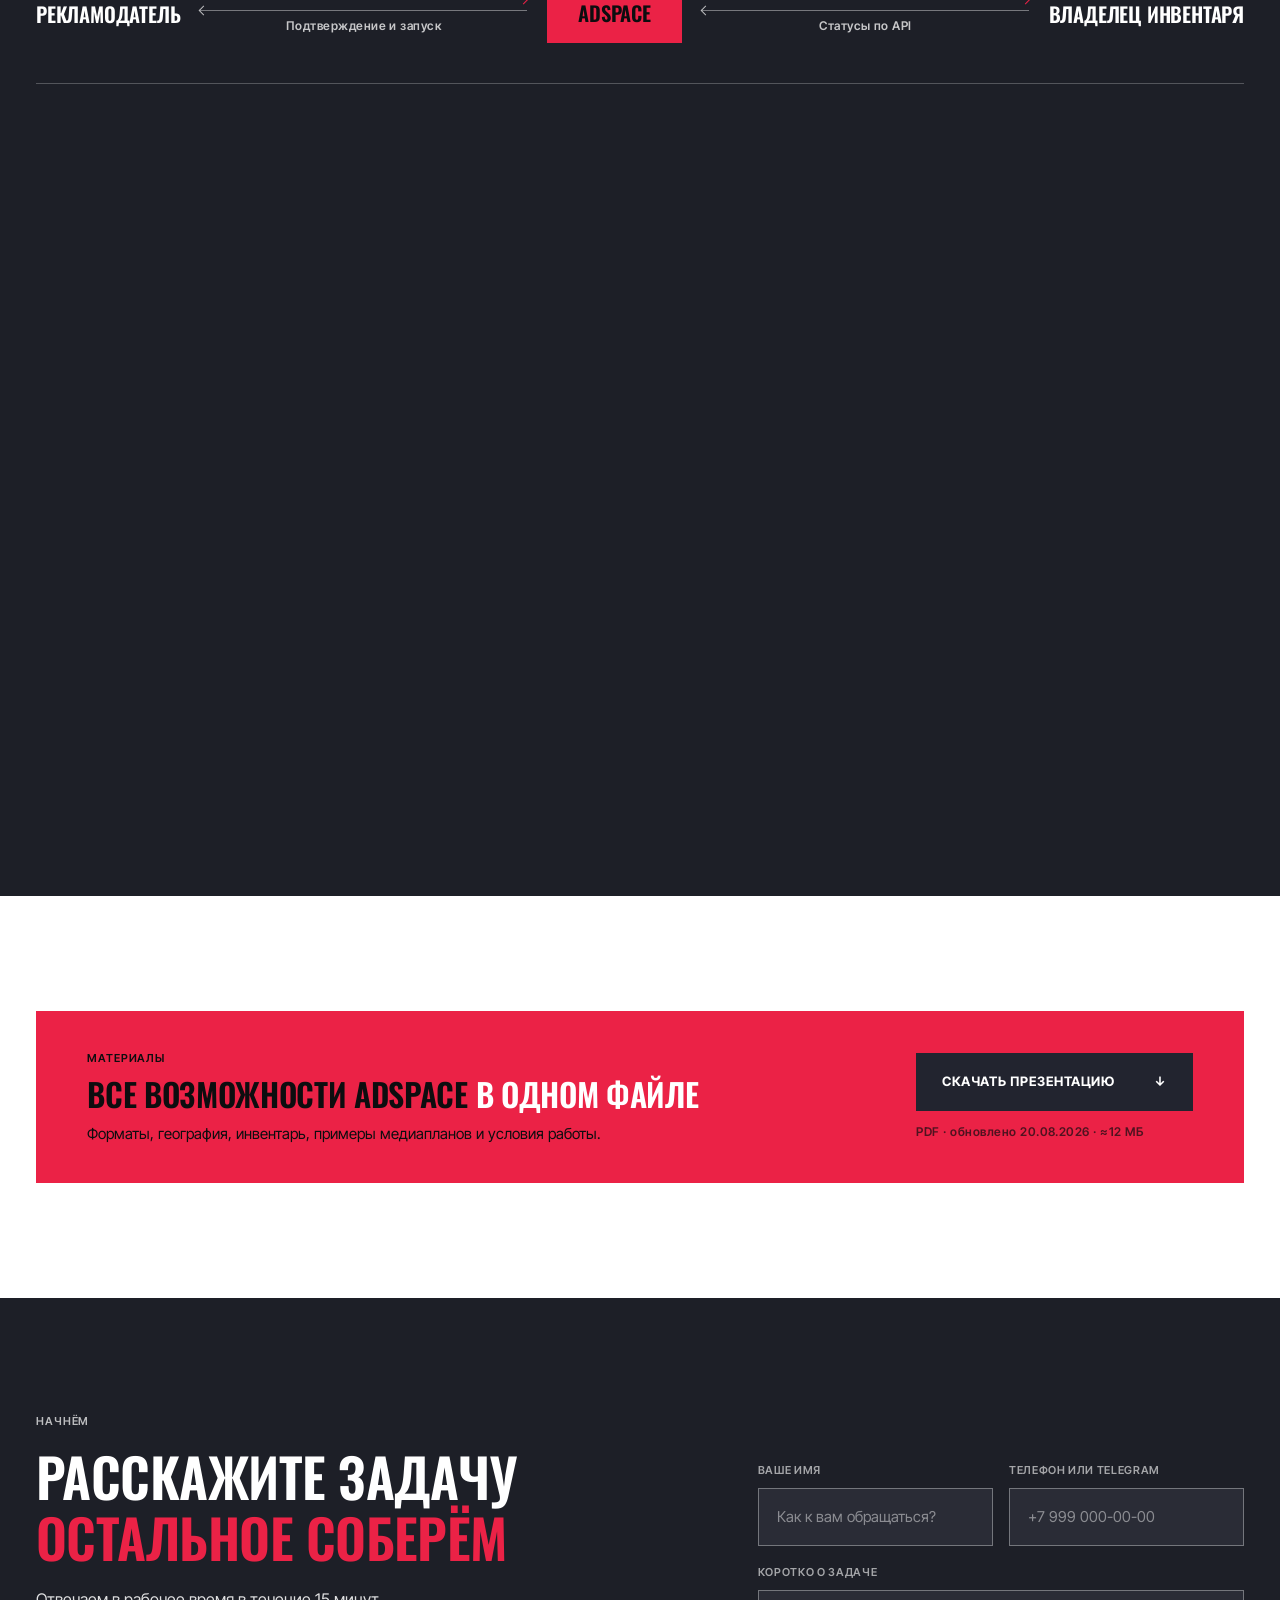
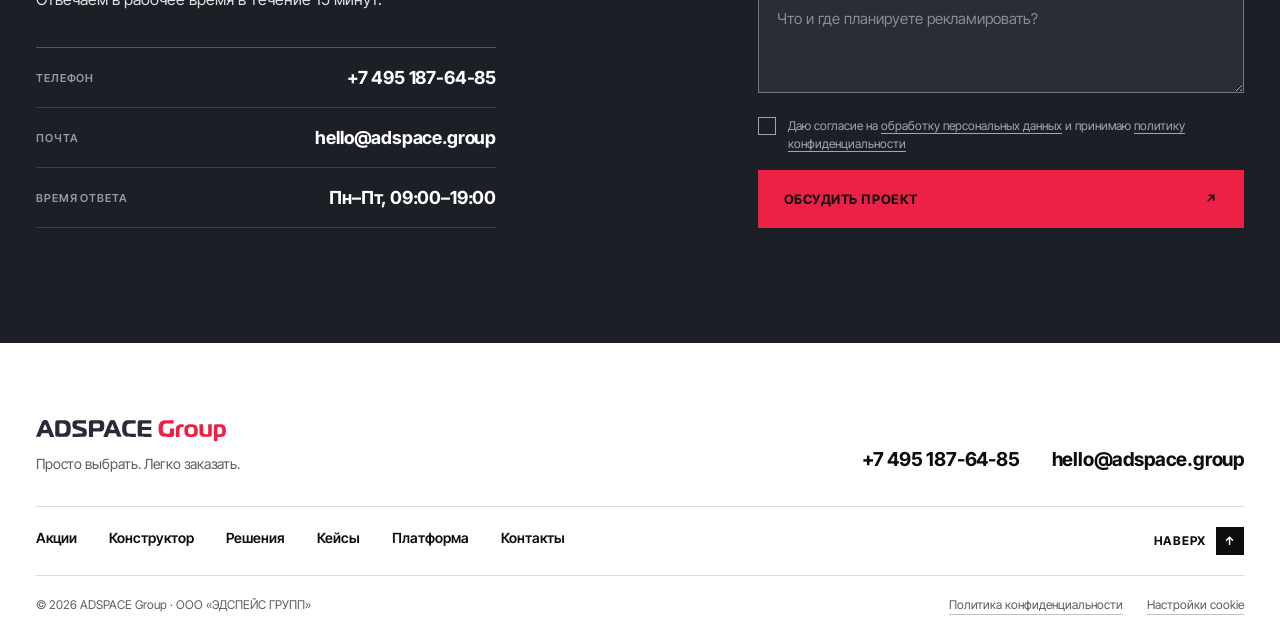
==== commit 8434e473: "design: в окне первого экрана — что клиент делает сам на каждом сюжете (правка 34) Co-Authored-By: C" ====
--- a/design/index.html
+++ b/design/index.html
@@ -28,7 +28,7 @@
     <!-- Правки заказчика 13.10–15.10 и переключатели вариантов. -->
     <link rel="stylesheet" href="review.css?v=10" />
     <!-- Правки заказчика 16.10–21.10. -->
-    <link rel="stylesheet" href="review2.css?v=21" />
+    <link rel="stylesheet" href="review2.css?v=23" />
     <!-- Правка 29 (29.10): эффекты блока «Акции», ?promofx=drum|cutout|fly -->
     <link rel="stylesheet" href="promo-fx.css?v=7" />
     <!-- Прелоадер: показываем один раз за сессию, до первой отрисовки.
@@ -211,6 +211,8 @@
           <div class="hero-stage reveal" data-stage aria-label="Что можно сделать на сайте">
             <div class="stage-top">
               <span class="stage-kicker">Что здесь можно сделать</span>
+              <!-- правка 34: что клиент делает сам на каждом сюжете (текст — script.js, ctas) -->
+              <p class="dz-stage-cta" data-stage-cta aria-live="polite">Вы сами выбираете поверхности</p>
             </div>
 
             <div class="stage-screen" data-stage-screen>
@@ -1775,7 +1777,7 @@
       </div>
     </section>
 
-    <script src="script.js?v=20"></script>
+    <script src="script.js?v=21"></script>
     <script src="promo-fx.js?v=5"></script>
     <!-- Яндекс.Карты. Для рабочего сайта нужен бесплатный API-ключ на домен
          заказчика: добавить &apikey=… в адрес ниже. -->
--- a/design/review2.css
+++ b/design/review2.css
@@ -986,3 +986,36 @@
 html:not([data-corners="sharp"]) .dz-consent-box {
   border-radius: 4px;
 }
+
+/* ── 34 · что клиент делает сам (правка 10.11) ─────────────
+   крупная строка под «Что здесь можно сделать», меняется вместе со сюжетом */
+.hero .stage-top {
+  display: grid;
+  gap: 8px;
+}
+.hero .dz-stage-cta {
+  margin: 0 0 4px;
+  font-family: var(--dz-display);
+  font-weight: var(--dz-weight);
+  font-size: clamp(20px, 1.75vw, 26px);
+  line-height: 1.1;
+  letter-spacing: var(--dz-track);
+  text-transform: uppercase;
+  color: var(--dz-white);
+}
+/* вариант «Прежний»: окно белое — строка тёмная */
+html[data-hero="dark"] .hero .dz-stage-cta {
+  color: var(--rv-ink);
+}
+.hero .dz-stage-cta.is-in {
+  animation: dz-cta-in 0.45s ease both;
+}
+@keyframes dz-cta-in {
+  from { opacity: 0; transform: translateY(6px); }
+  to { opacity: 1; transform: none; }
+}
+@media (max-width: 760px) {
+  .hero .dz-stage-cta {
+    font-size: 18px;
+  }
+}
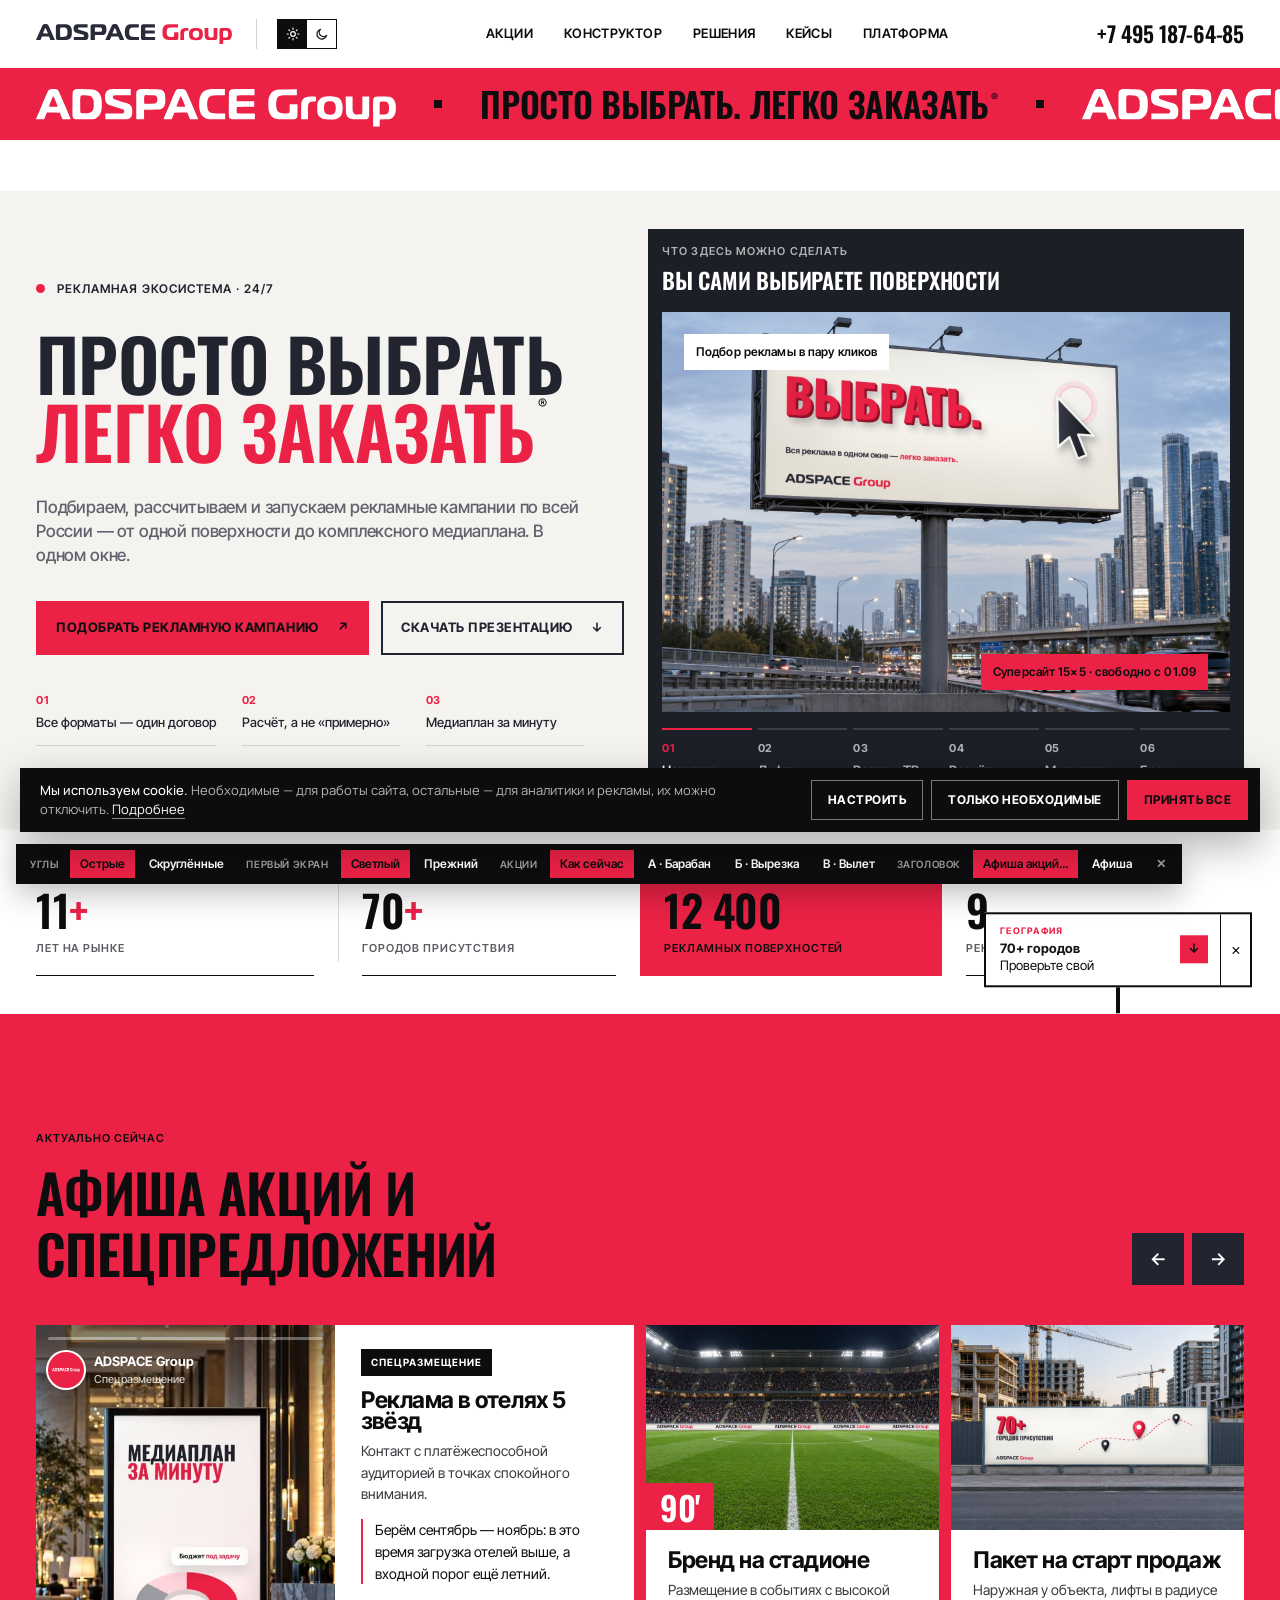
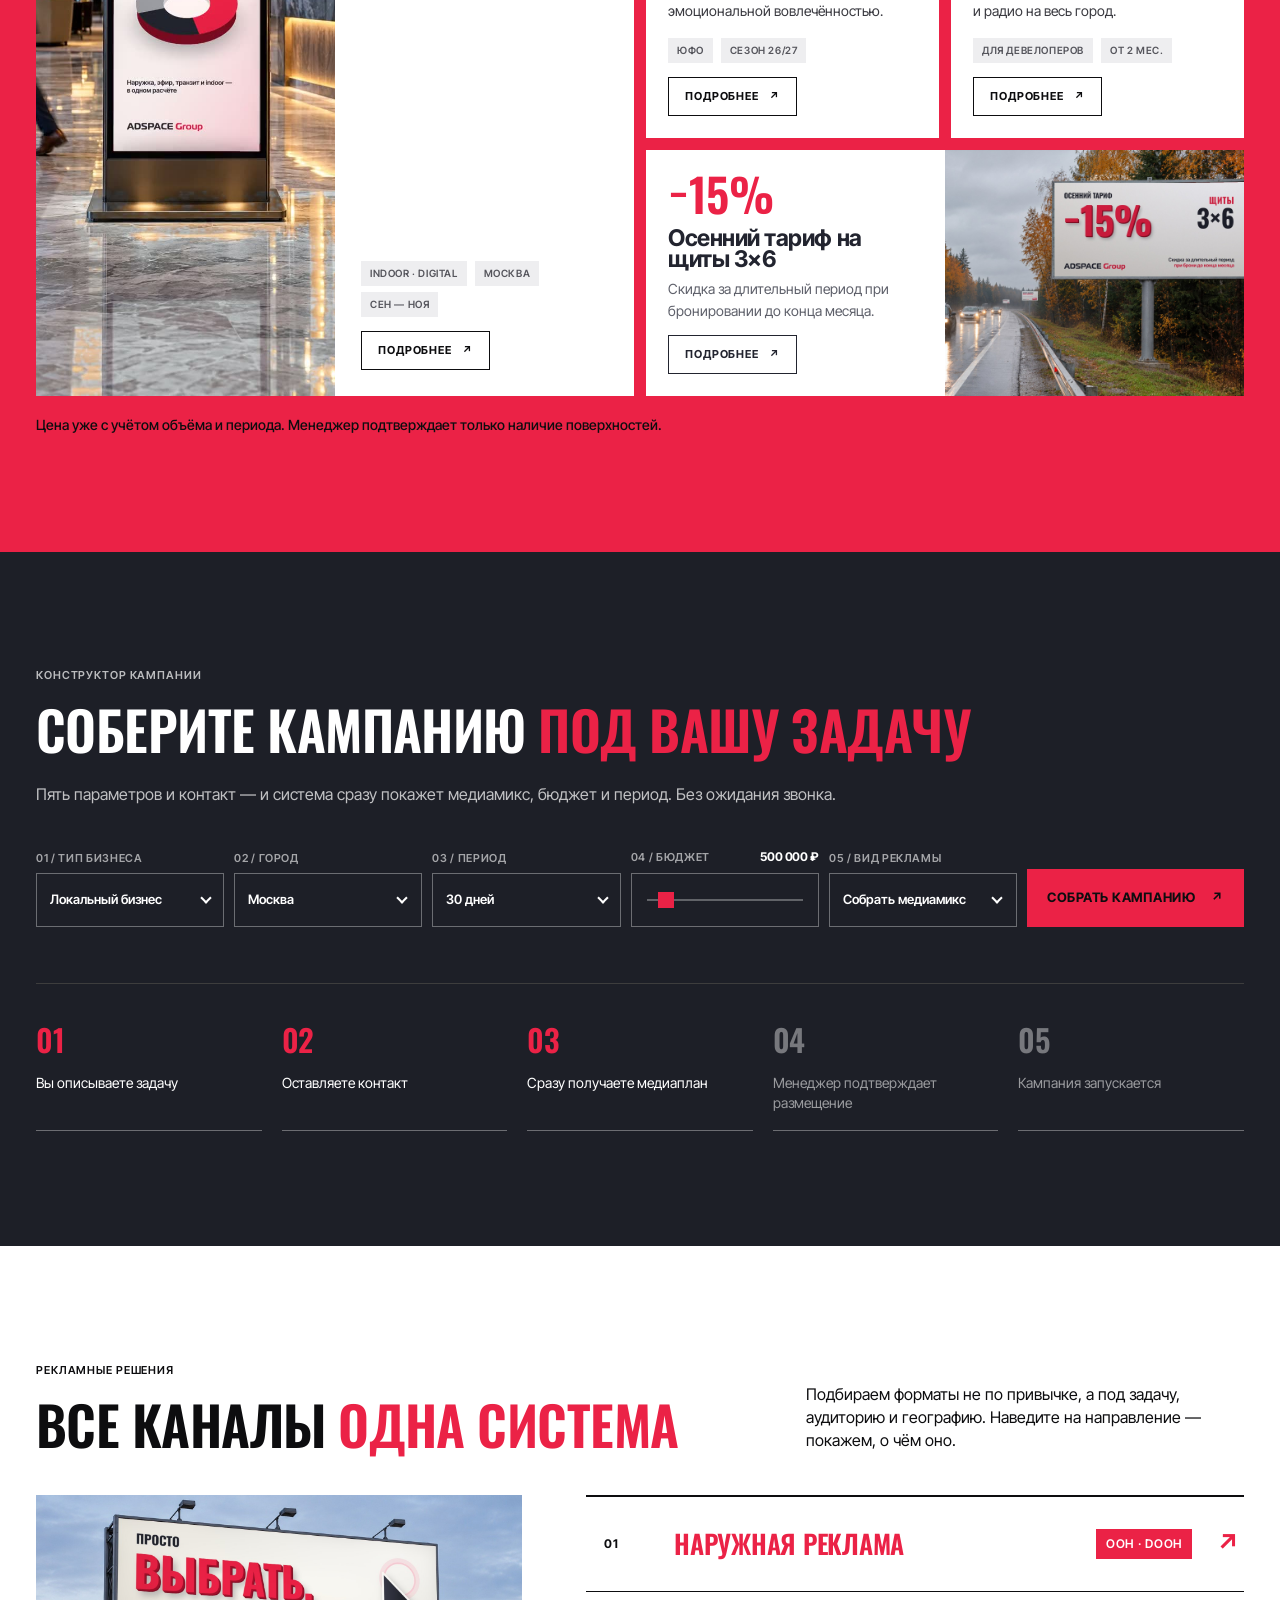
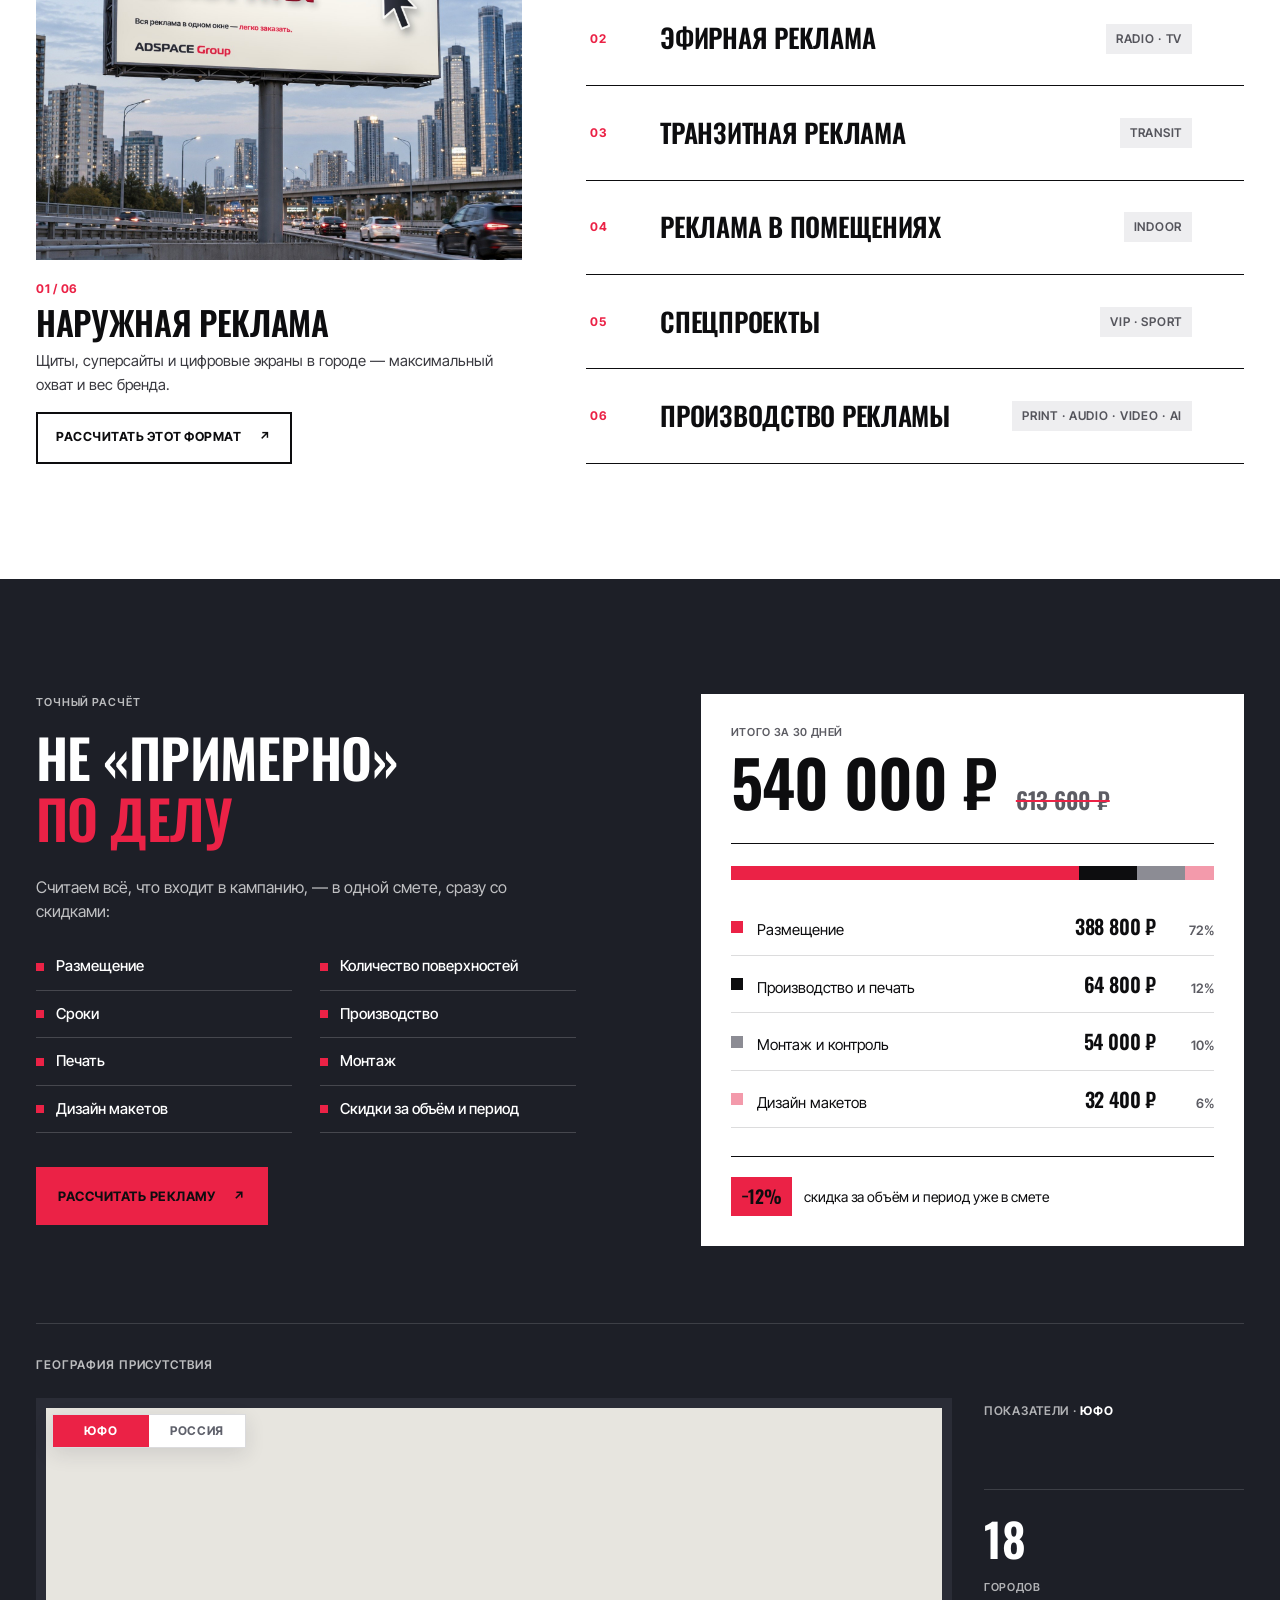
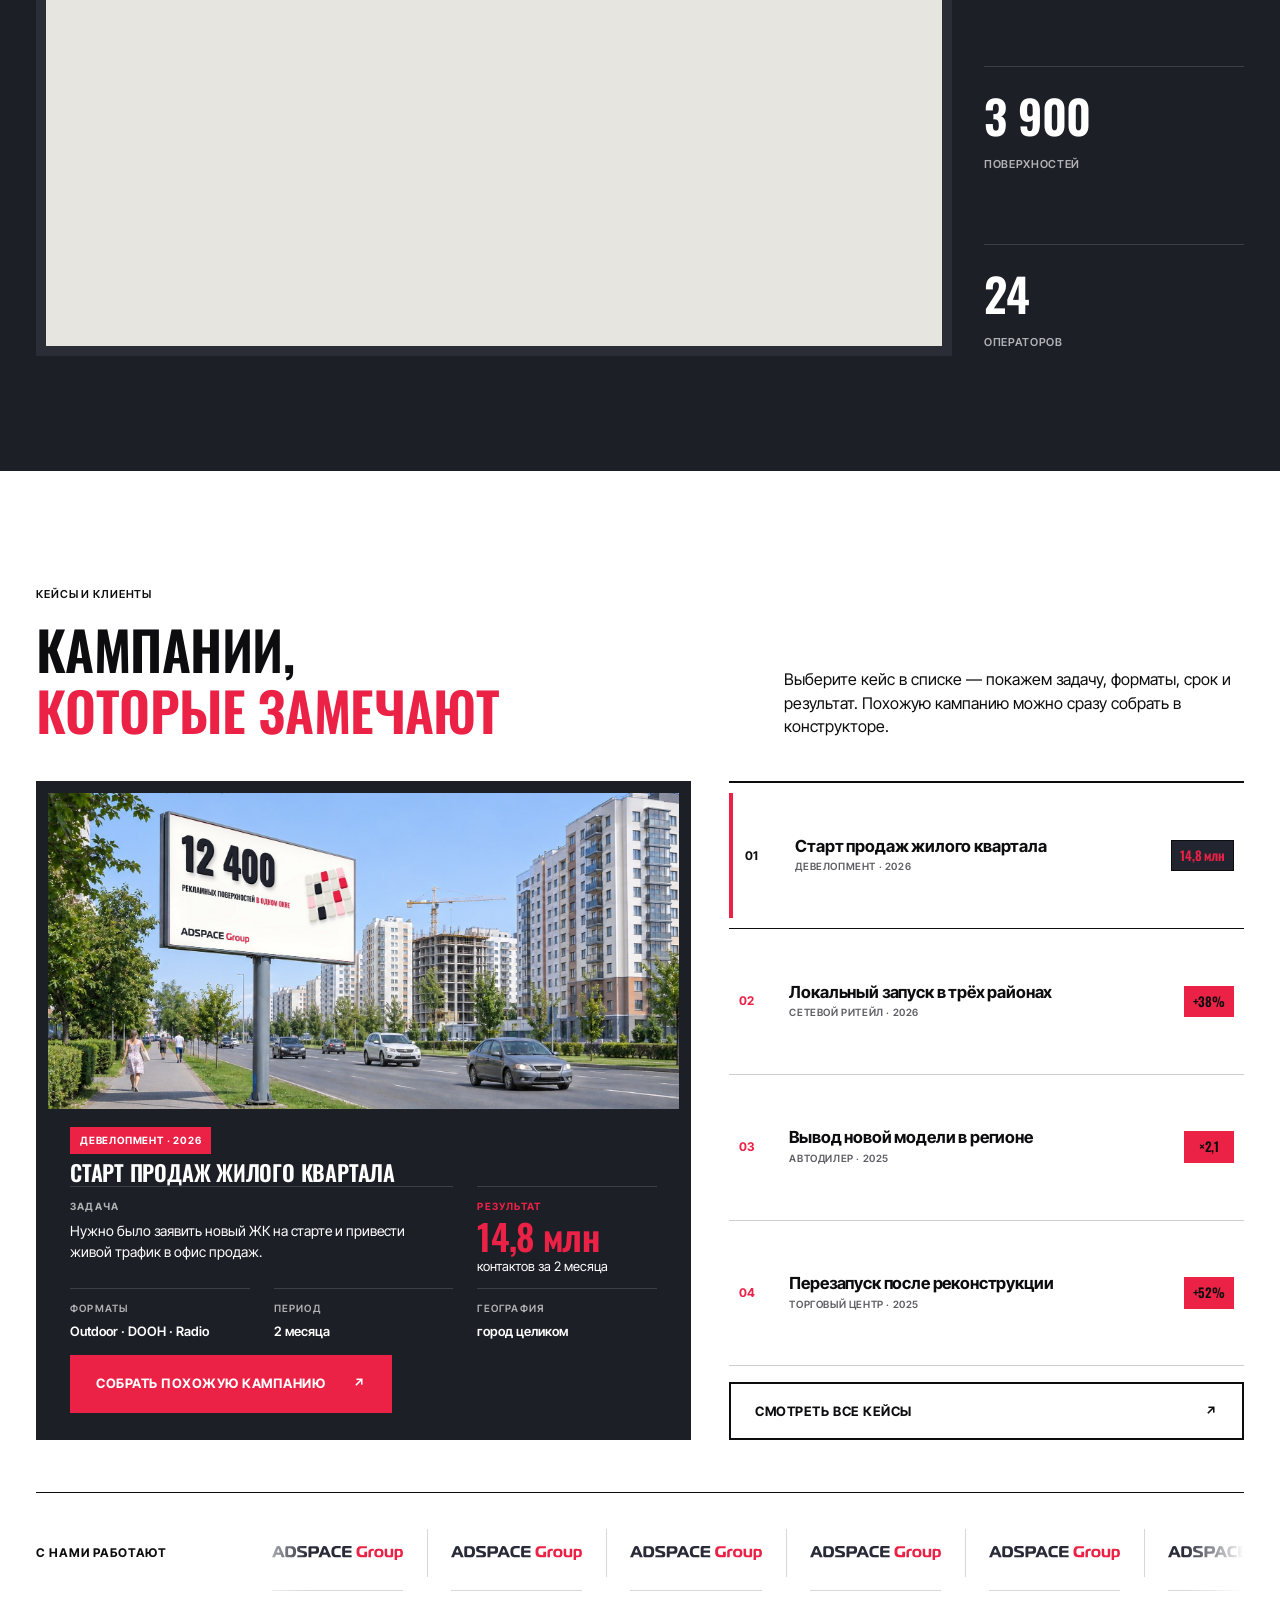
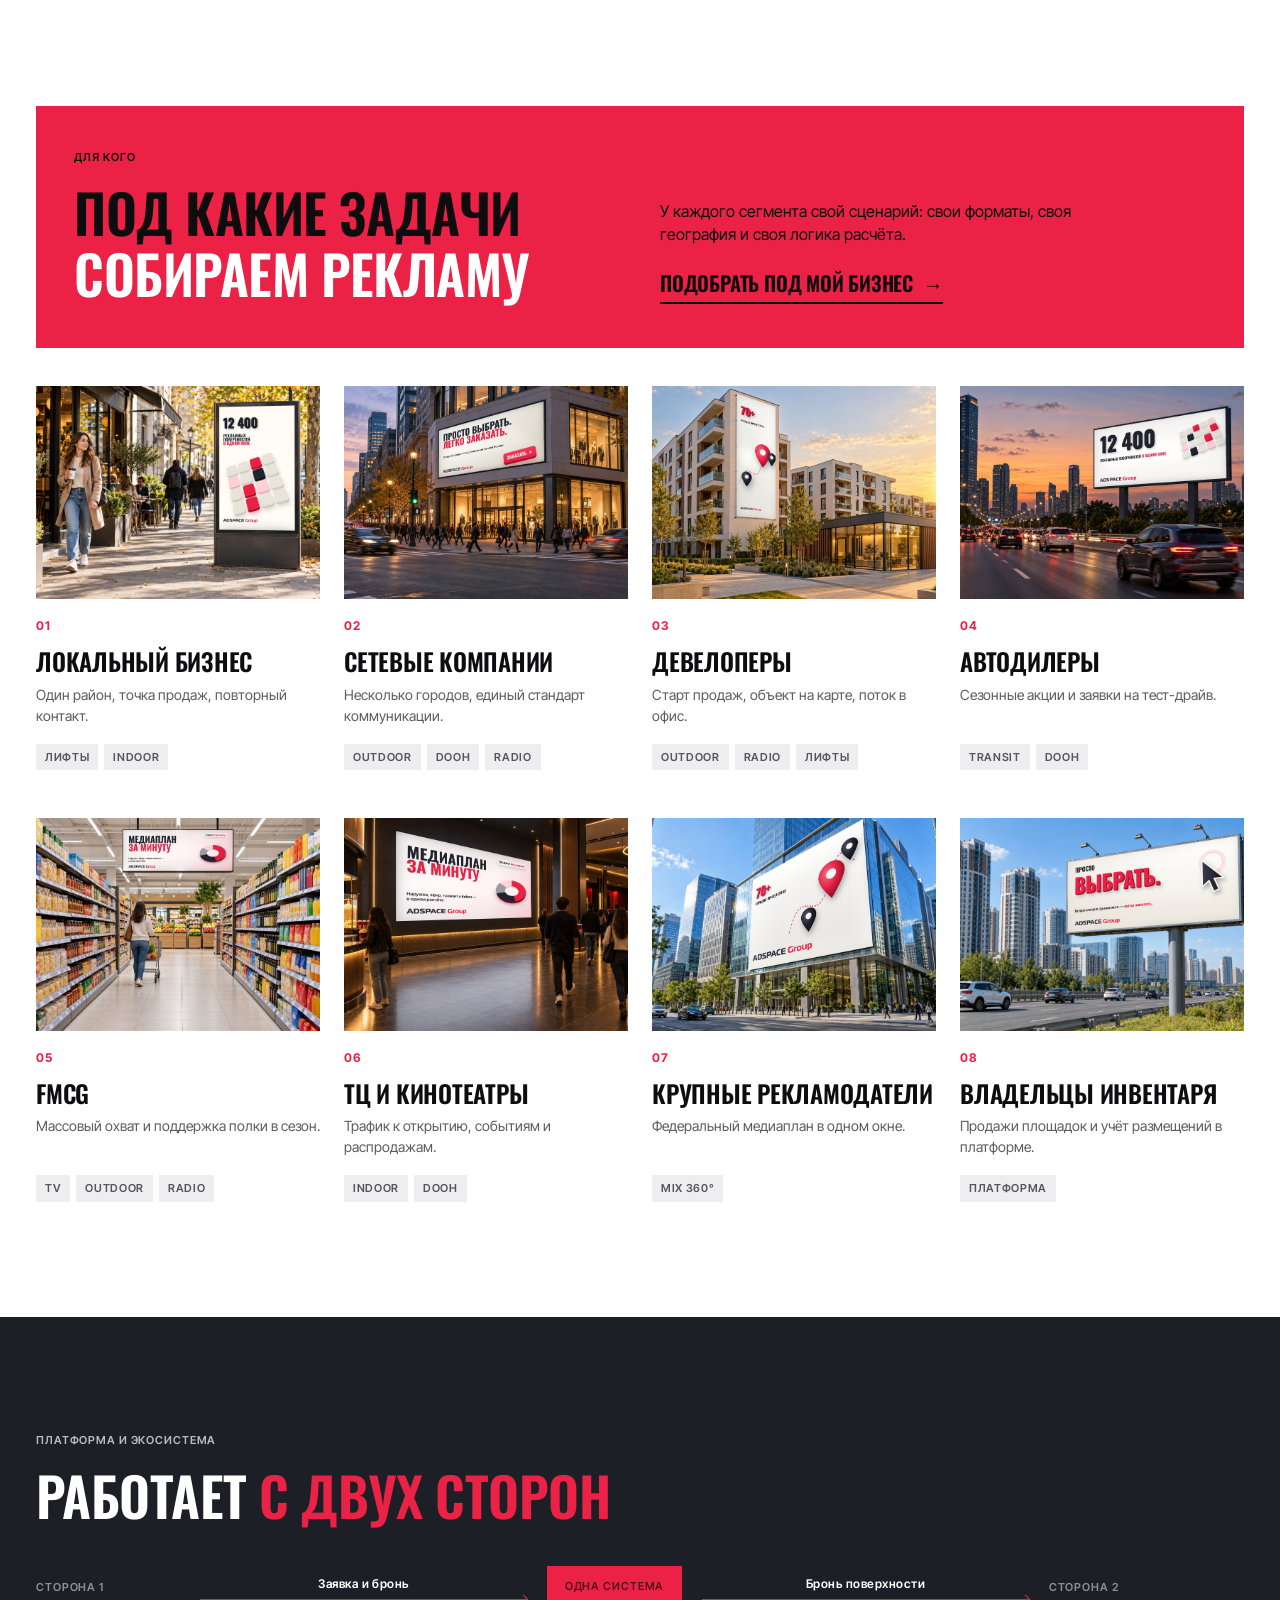
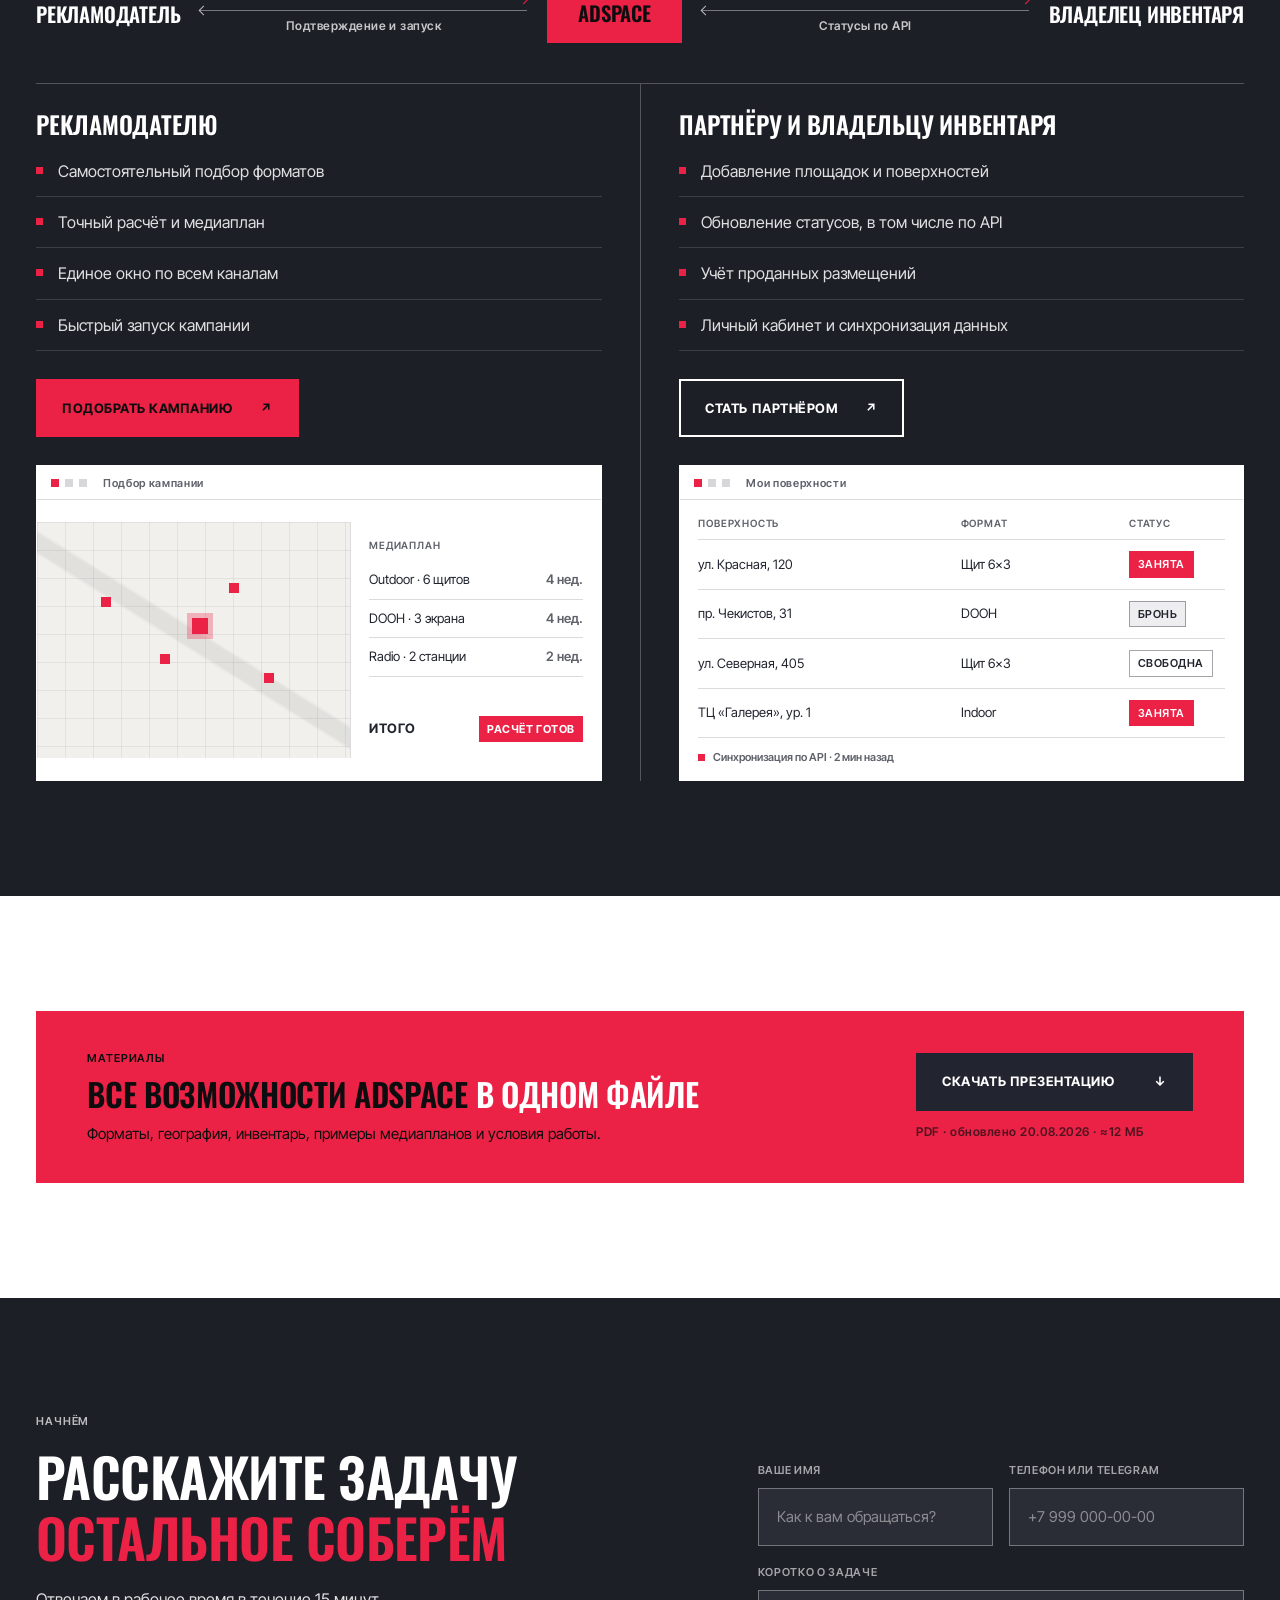
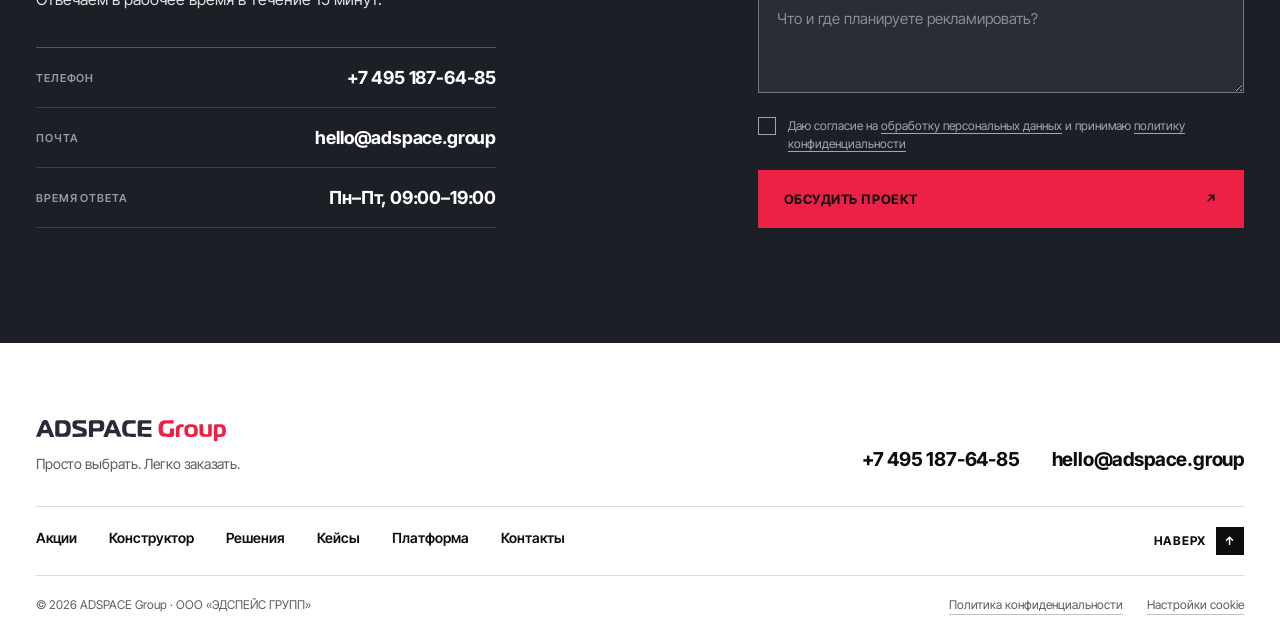
==== commit 8b5e01b9: "design: новое фото «Осеннего тарифа» — ближний щит развёрнут к потоку, дальние вдалеке (правка 10.11" ====
--- a/design/index.html
+++ b/design/index.html
@@ -521,7 +521,7 @@
             <article class="pr-card pr-card--wide" data-tentative="акция демонстрационная">
               <div class="pr-media" aria-hidden="true">
                 <div class="dz-frame" style="--px: 0.8; --py: 0.3">
-                  <img src="assets/photos-light/promo-boards.jpg?v=2" alt="" loading="lazy" />
+                  <img src="assets/photos-light/promo-boards.jpg?v=3" alt="" loading="lazy" />
                   <span class="dz-board dz-board--boards"><b>Ваш бренд</b></span>
                 </div>
               </div>
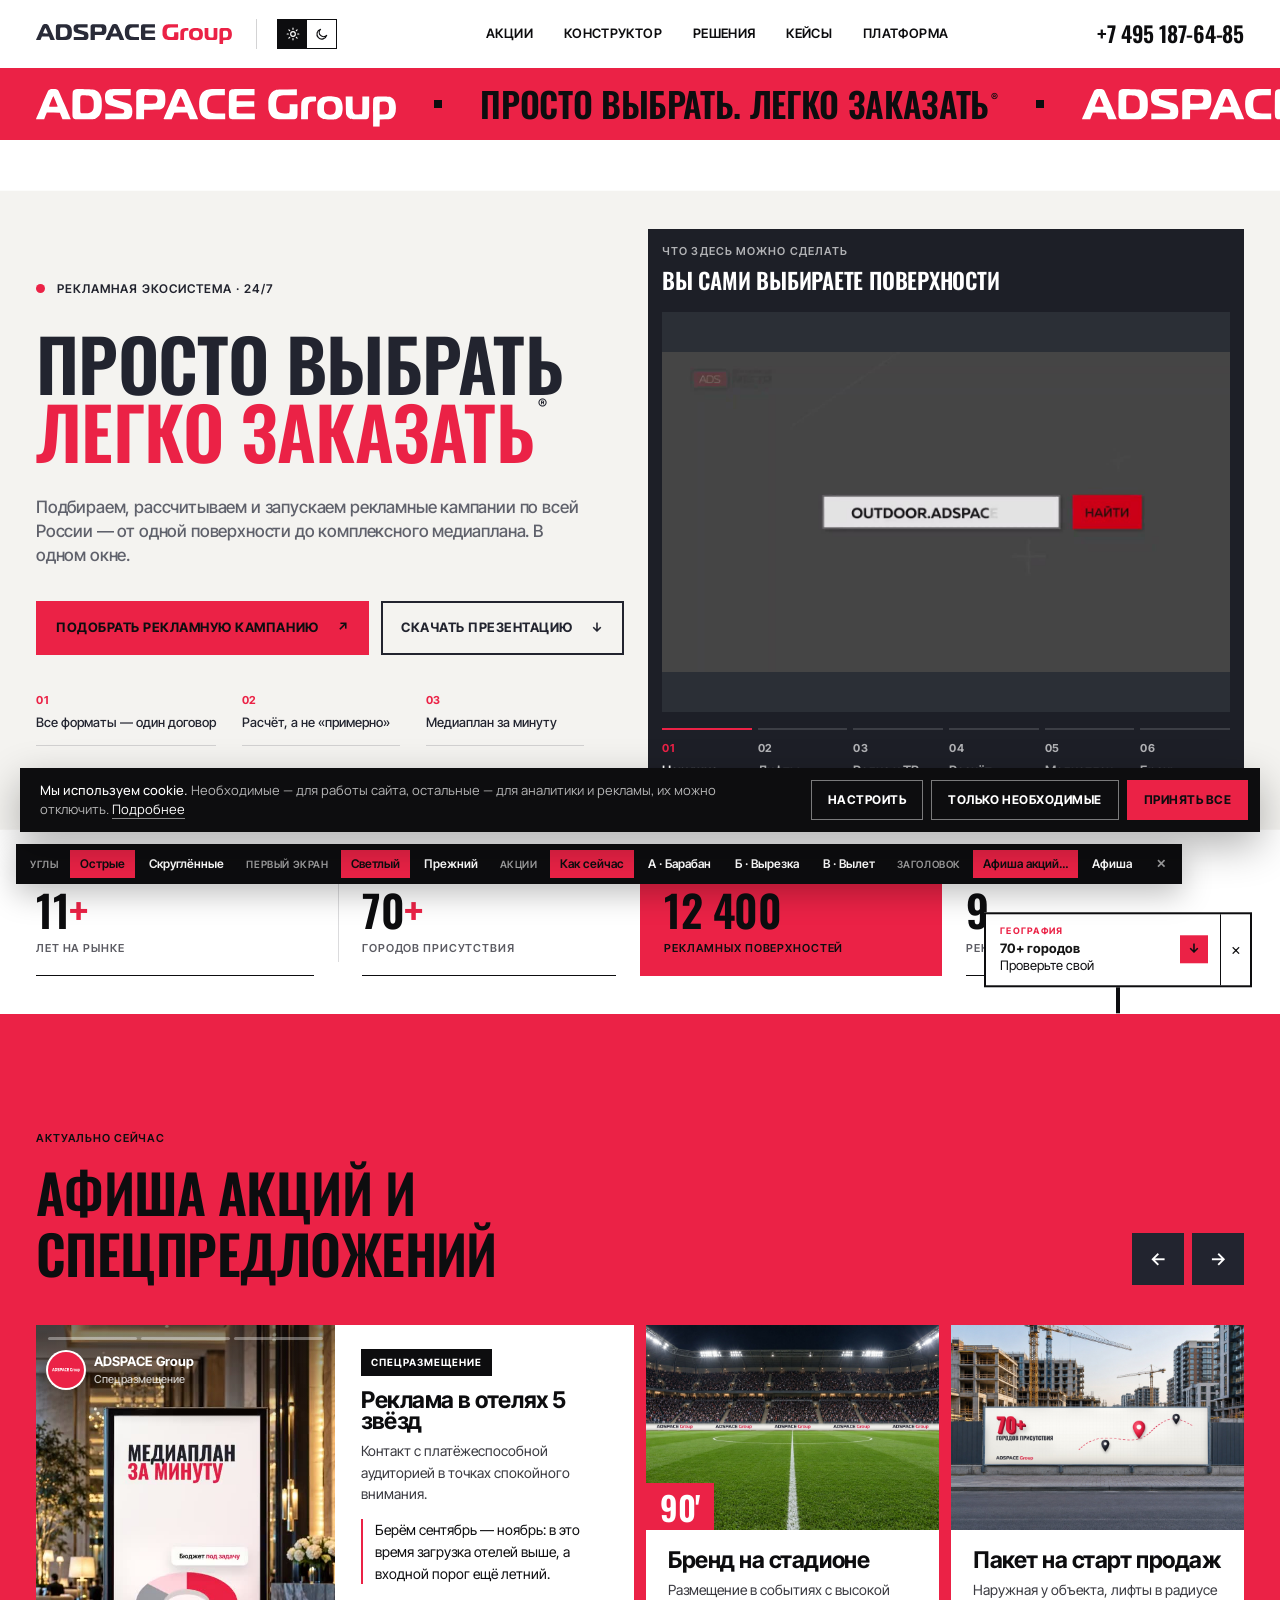
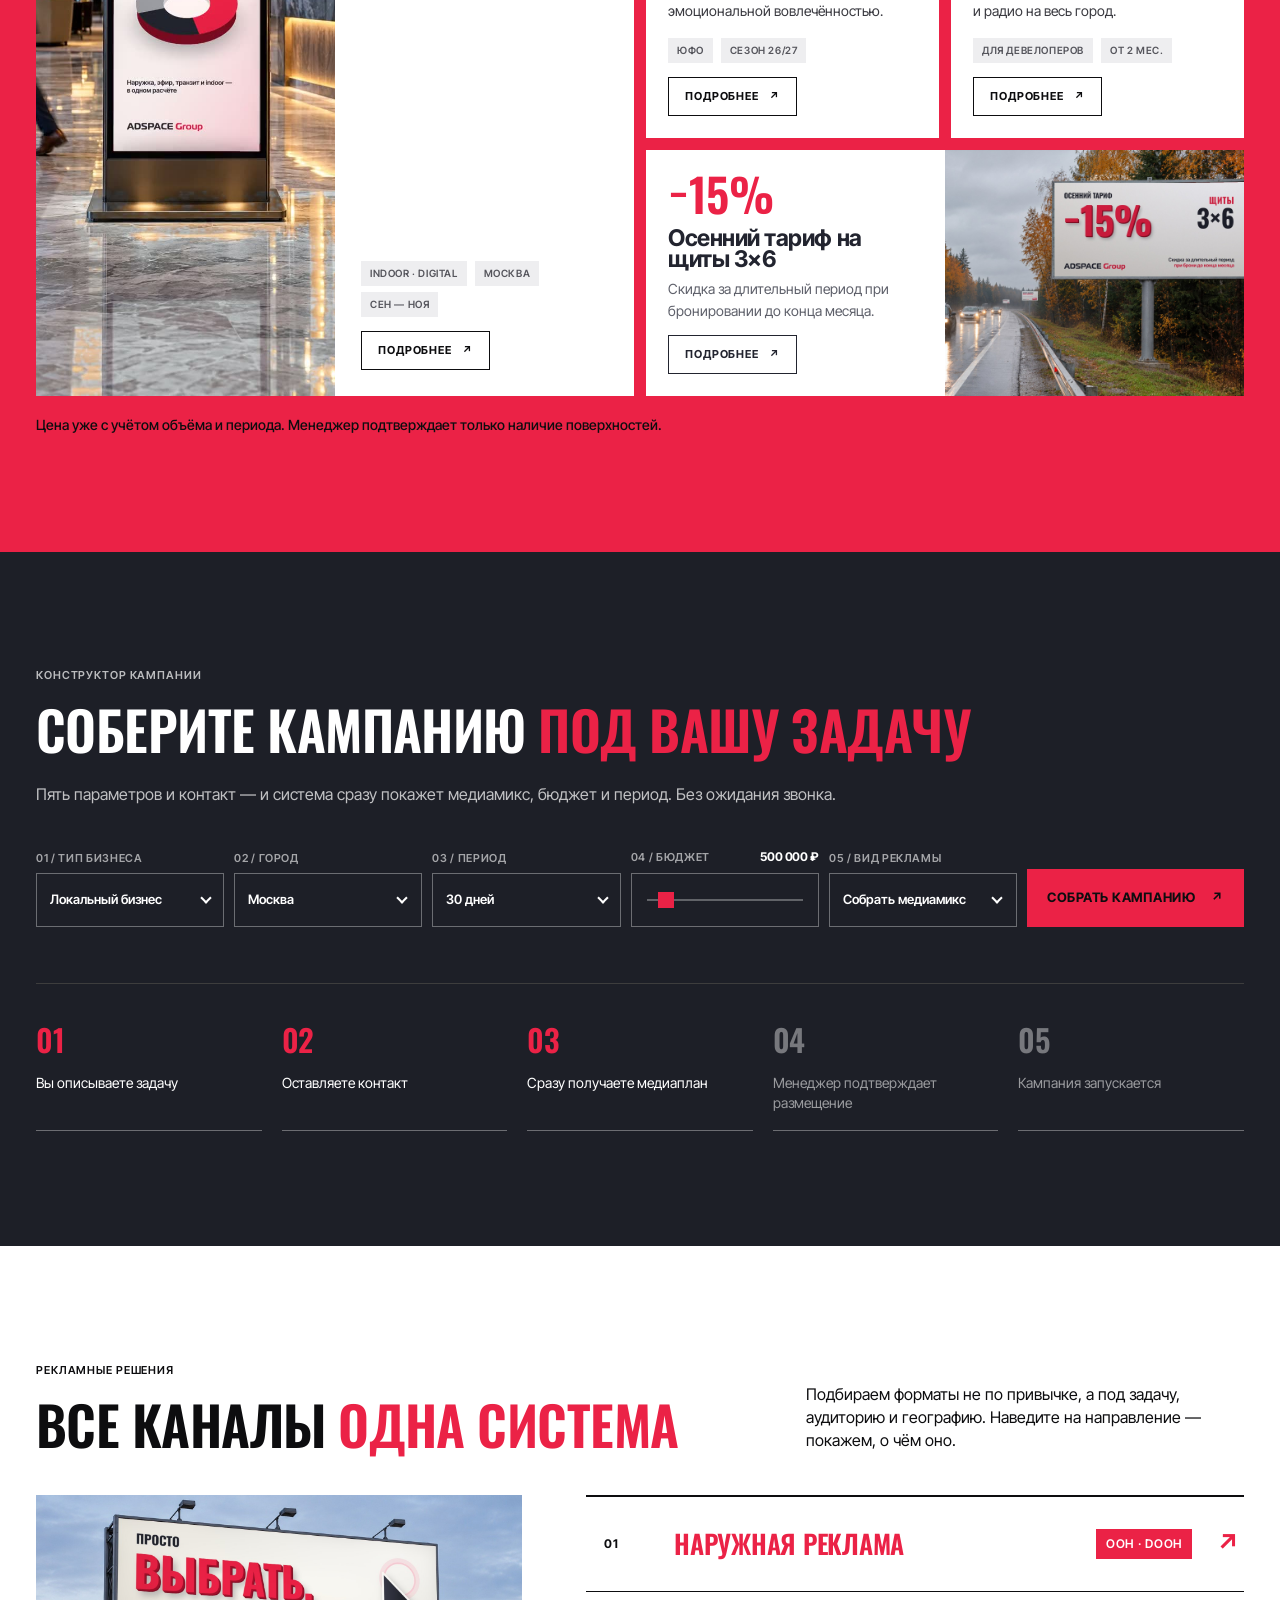
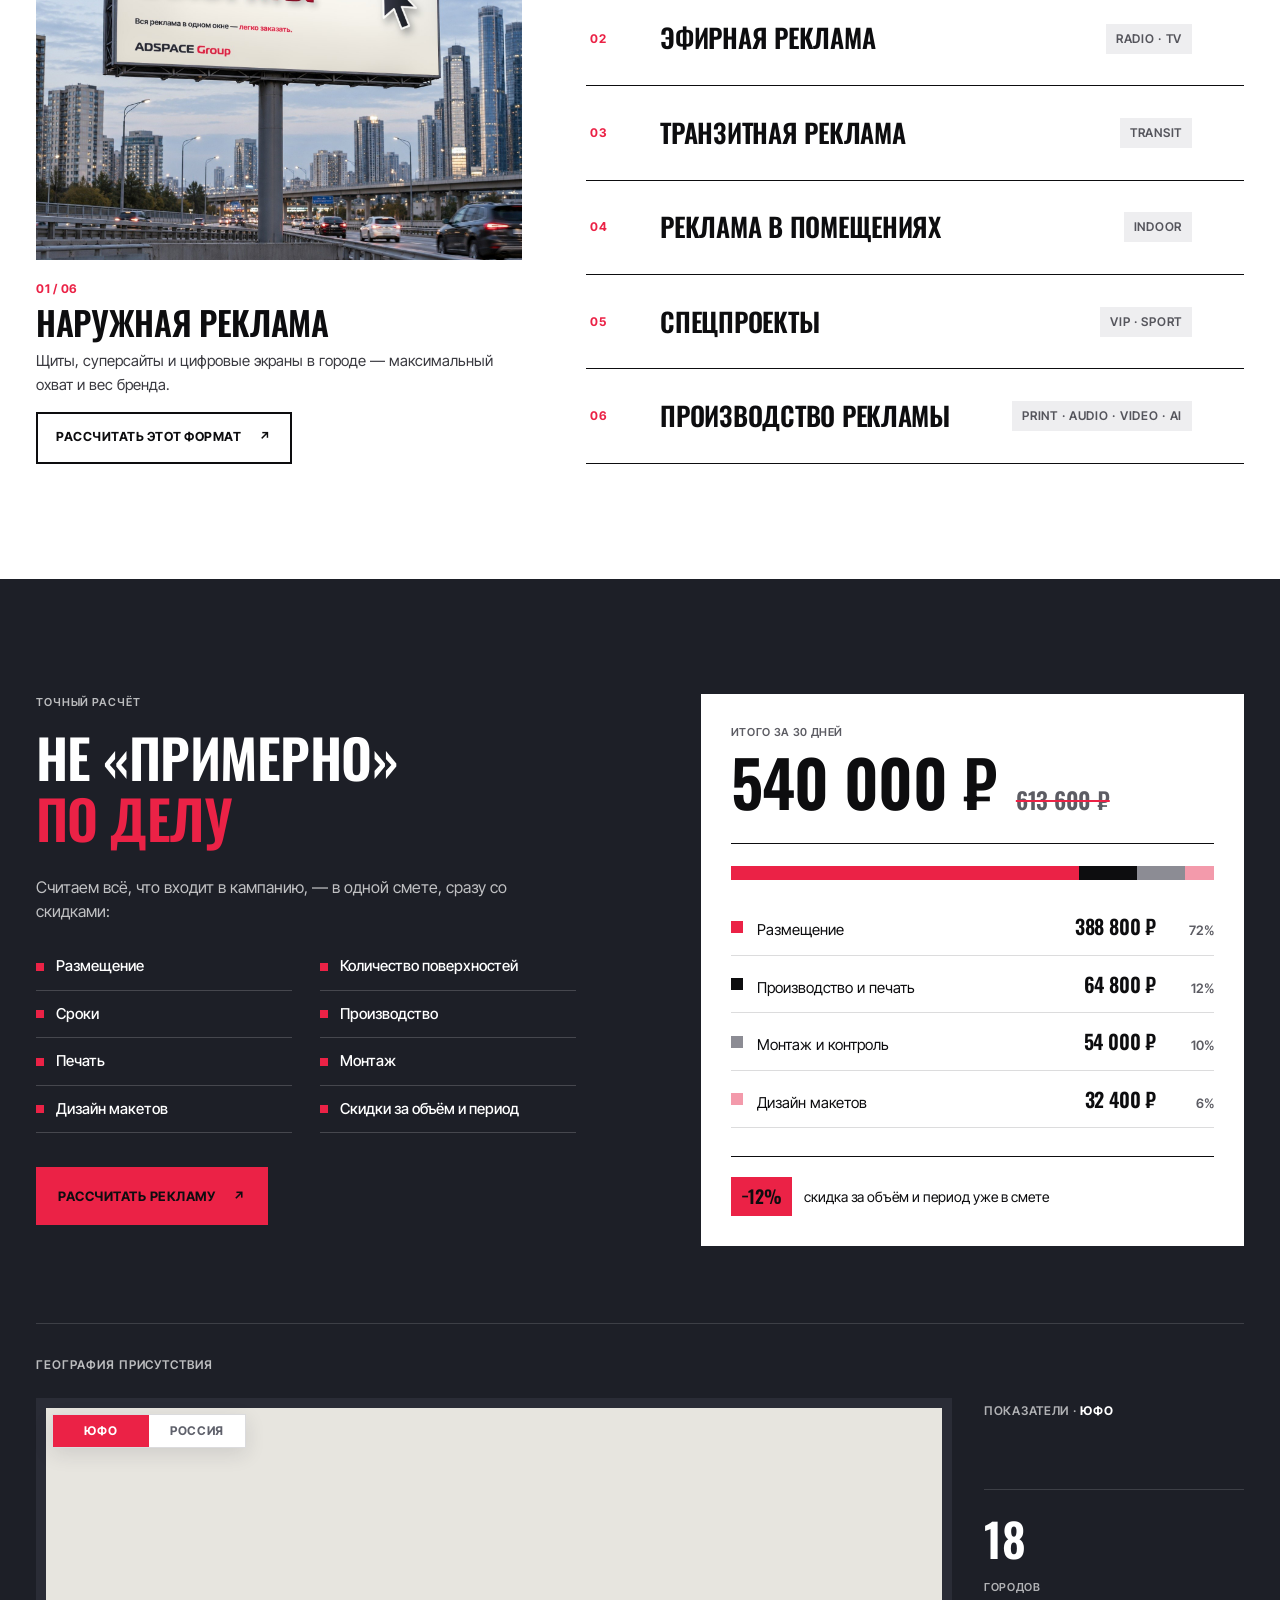
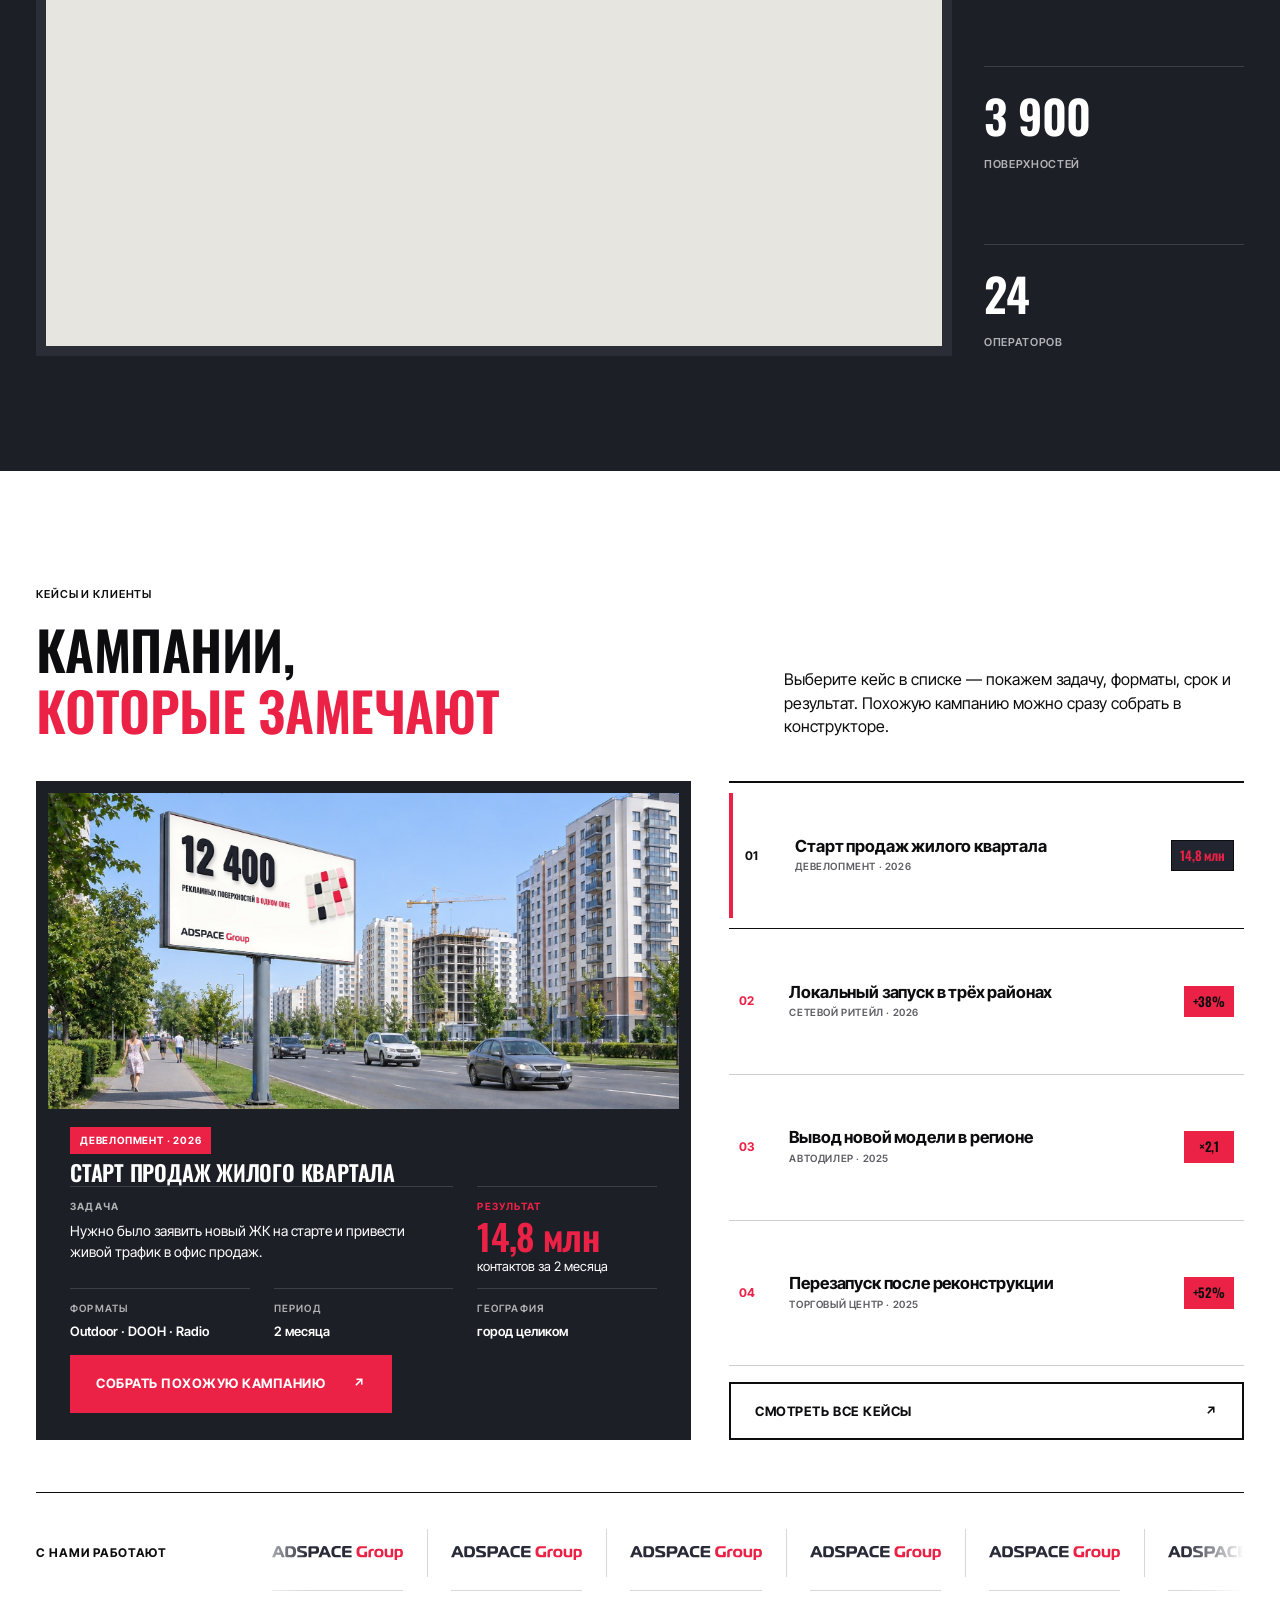
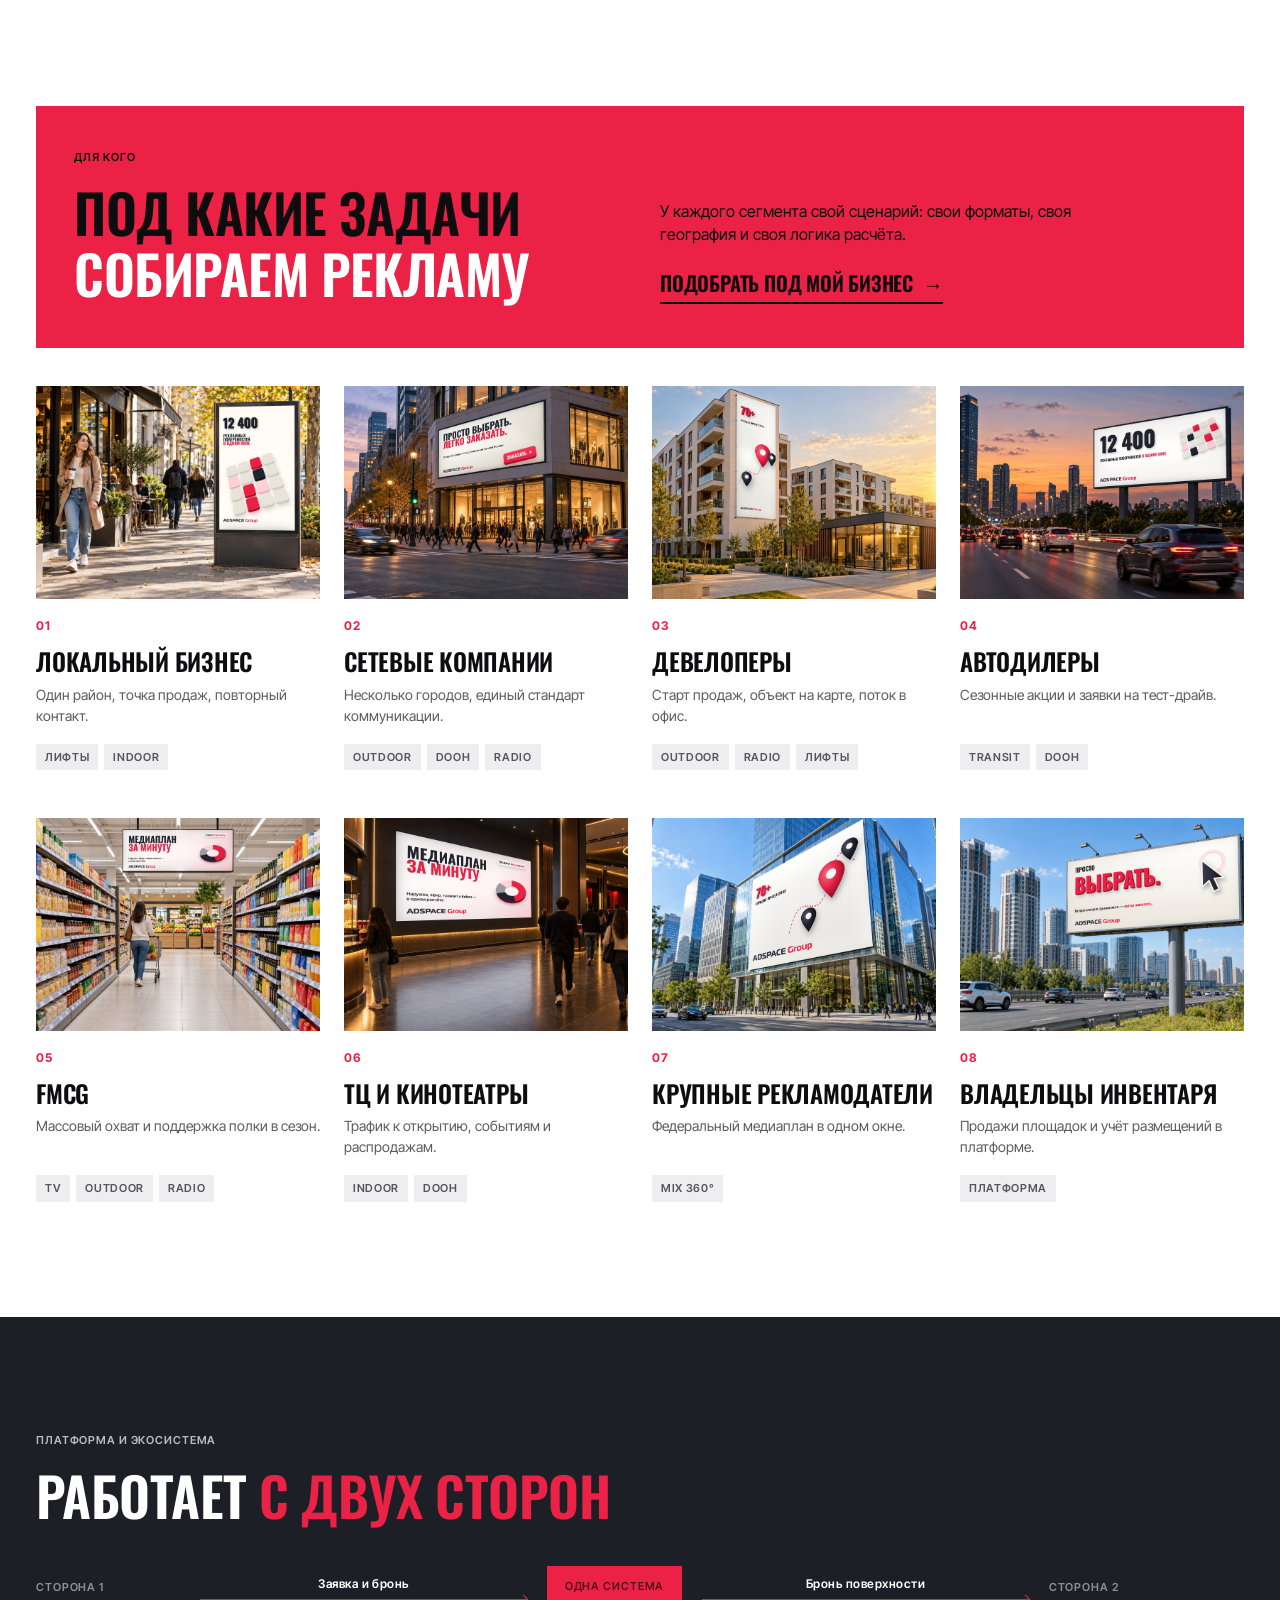
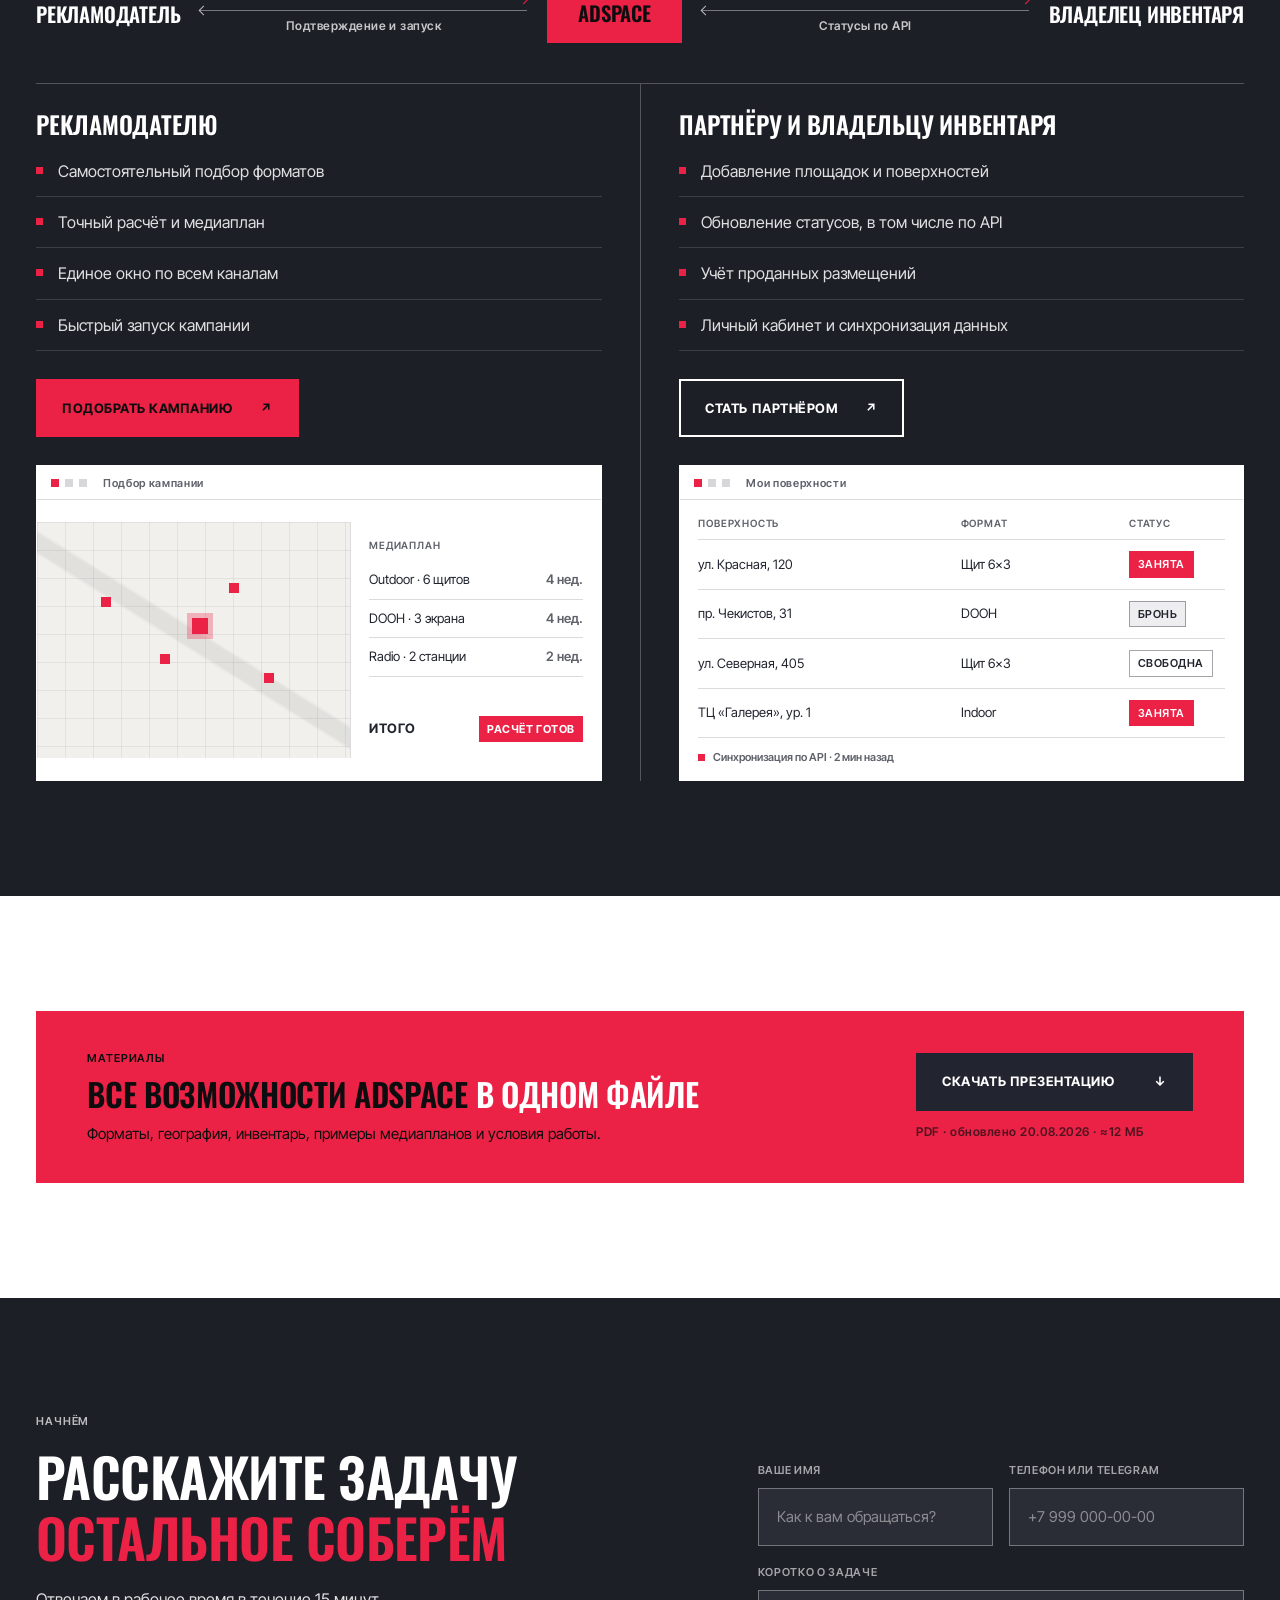
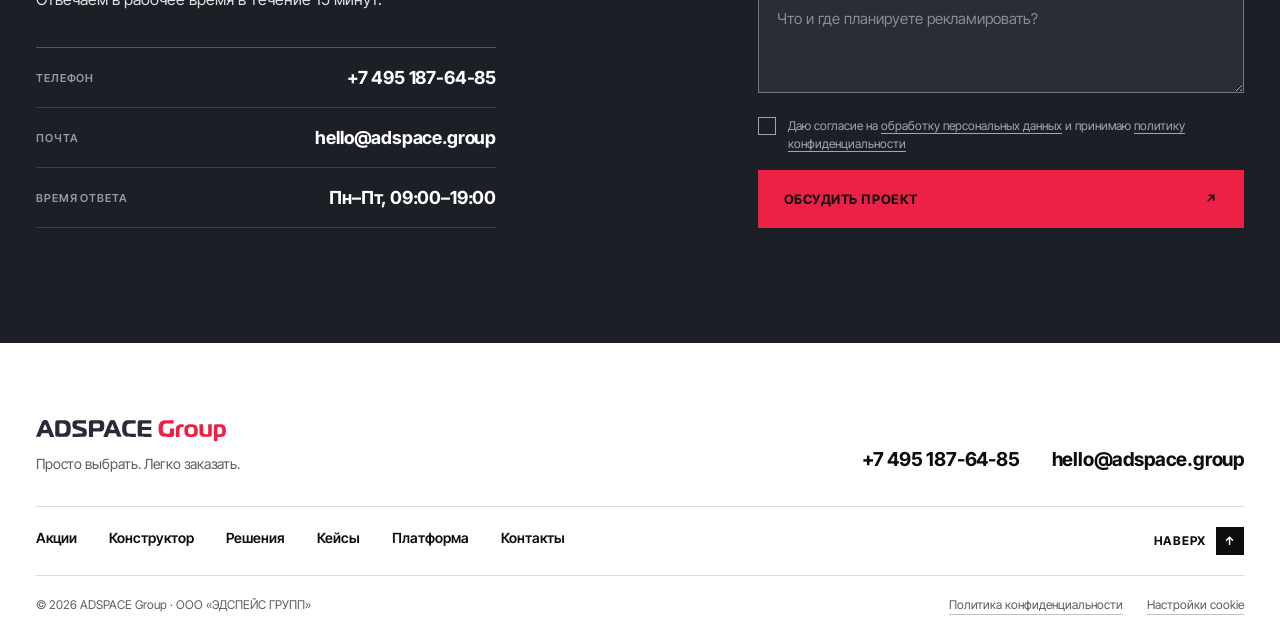
==== commit b37ac190: "design: ролик платформы заказчика в слайде 01 «Наружка» (правка 35) Видео как есть, без обрезки; сла" ====
--- a/design/index.html
+++ b/design/index.html
@@ -28,7 +28,7 @@
     <!-- Правки заказчика 13.10–15.10 и переключатели вариантов. -->
     <link rel="stylesheet" href="review.css?v=10" />
     <!-- Правки заказчика 16.10–21.10. -->
-    <link rel="stylesheet" href="review2.css?v=23" />
+    <link rel="stylesheet" href="review2.css?v=24" />
     <!-- Правка 29 (29.10): эффекты блока «Акции», ?promofx=drum|cutout|fly -->
     <link rel="stylesheet" href="promo-fx.css?v=7" />
     <!-- Прелоадер: показываем один раз за сессию, до первой отрисовки.
@@ -222,6 +222,9 @@
                   <img class="scene-photo" src="assets/photos-light/outdoor.jpg" alt="" />
                   <span class="dz-board dz-board--outdoor"><b>Ваш бренд</b></span>
                 </div>
+                <!-- правка 35 (12.11): ролик платформы заказчика как есть, поверх фото -->
+                <video class="dz-scene-video" data-scene-video src="assets/video/outdoor-platform.mp4"
+                  poster="assets/video/outdoor-platform.jpg" muted playsinline preload="auto" aria-hidden="true"></video>
                 <div class="scene-grid" aria-hidden="true"></div>
                 <div class="billboard">
                   <div class="billboard-screen">ВАШ<br />БРЕНД</div>
@@ -1777,7 +1780,7 @@
       </div>
     </section>
 
-    <script src="script.js?v=21"></script>
+    <script src="script.js?v=22"></script>
     <script src="promo-fx.js?v=5"></script>
     <!-- Яндекс.Карты. Для рабочего сайта нужен бесплатный API-ключ на домен
          заказчика: добавить &apikey=… в адрес ниже. -->
--- a/design/review2.css
+++ b/design/review2.css
@@ -1019,3 +1019,22 @@
     font-size: 18px;
   }
 }
+
+/* ── 35. «Наружка» — ролик платформы заказчика (12.11) ──────
+   Видео как есть, на весь кадр окна; фото, щит и плашки под ним скрыты.
+   Слайд держится до конца ролика, потом листание идёт дальше (script.js). */
+.scene--outdoor .dz-scene-video {
+  position: absolute;
+  inset: 0;
+  z-index: 3;
+  width: 100%;
+  height: 100%;
+  object-fit: contain; /* ролик как есть, без обрезки */
+  background: #2b2f36;
+}
+.scene--outdoor:has(.dz-scene-video) .dz-frame,
+.scene--outdoor:has(.dz-scene-video) .billboard,
+.scene--outdoor:has(.dz-scene-video) .chip,
+.scene--outdoor:has(.dz-scene-video) .scene-grid {
+  display: none;
+}
